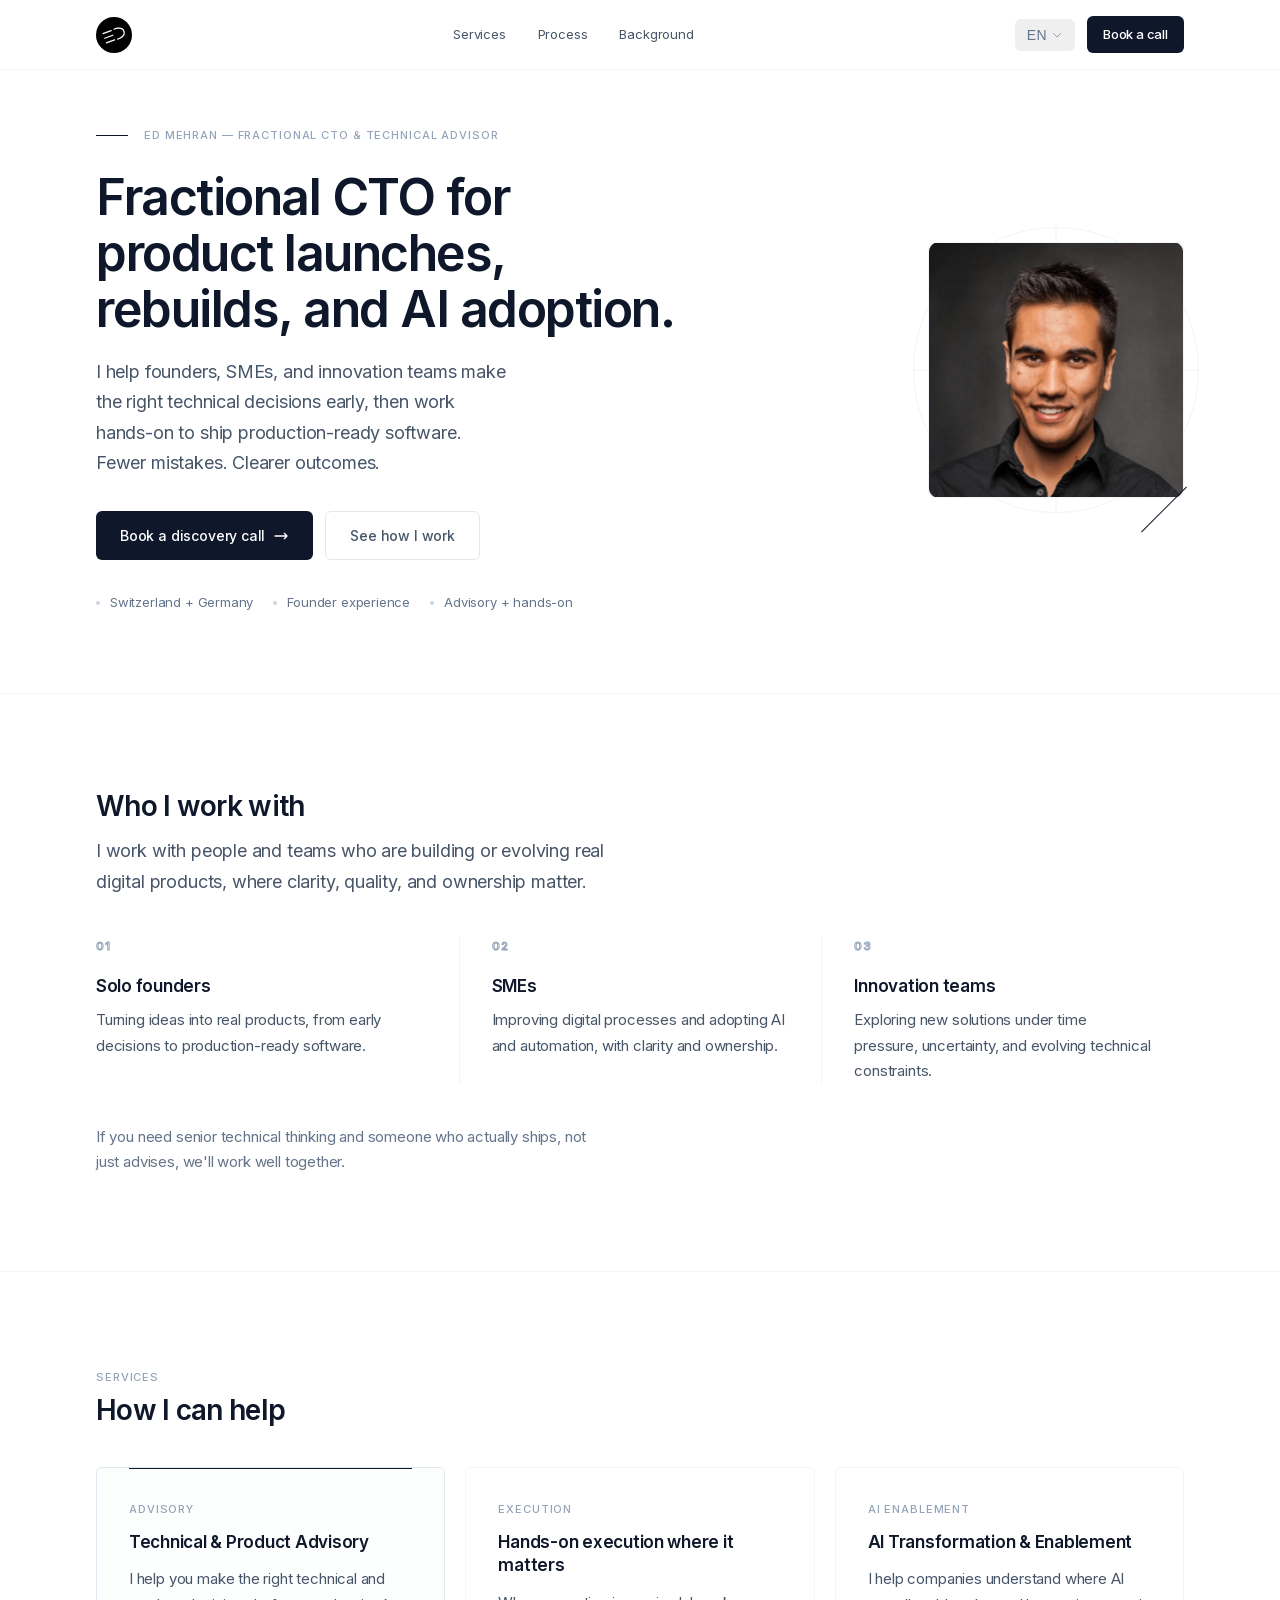
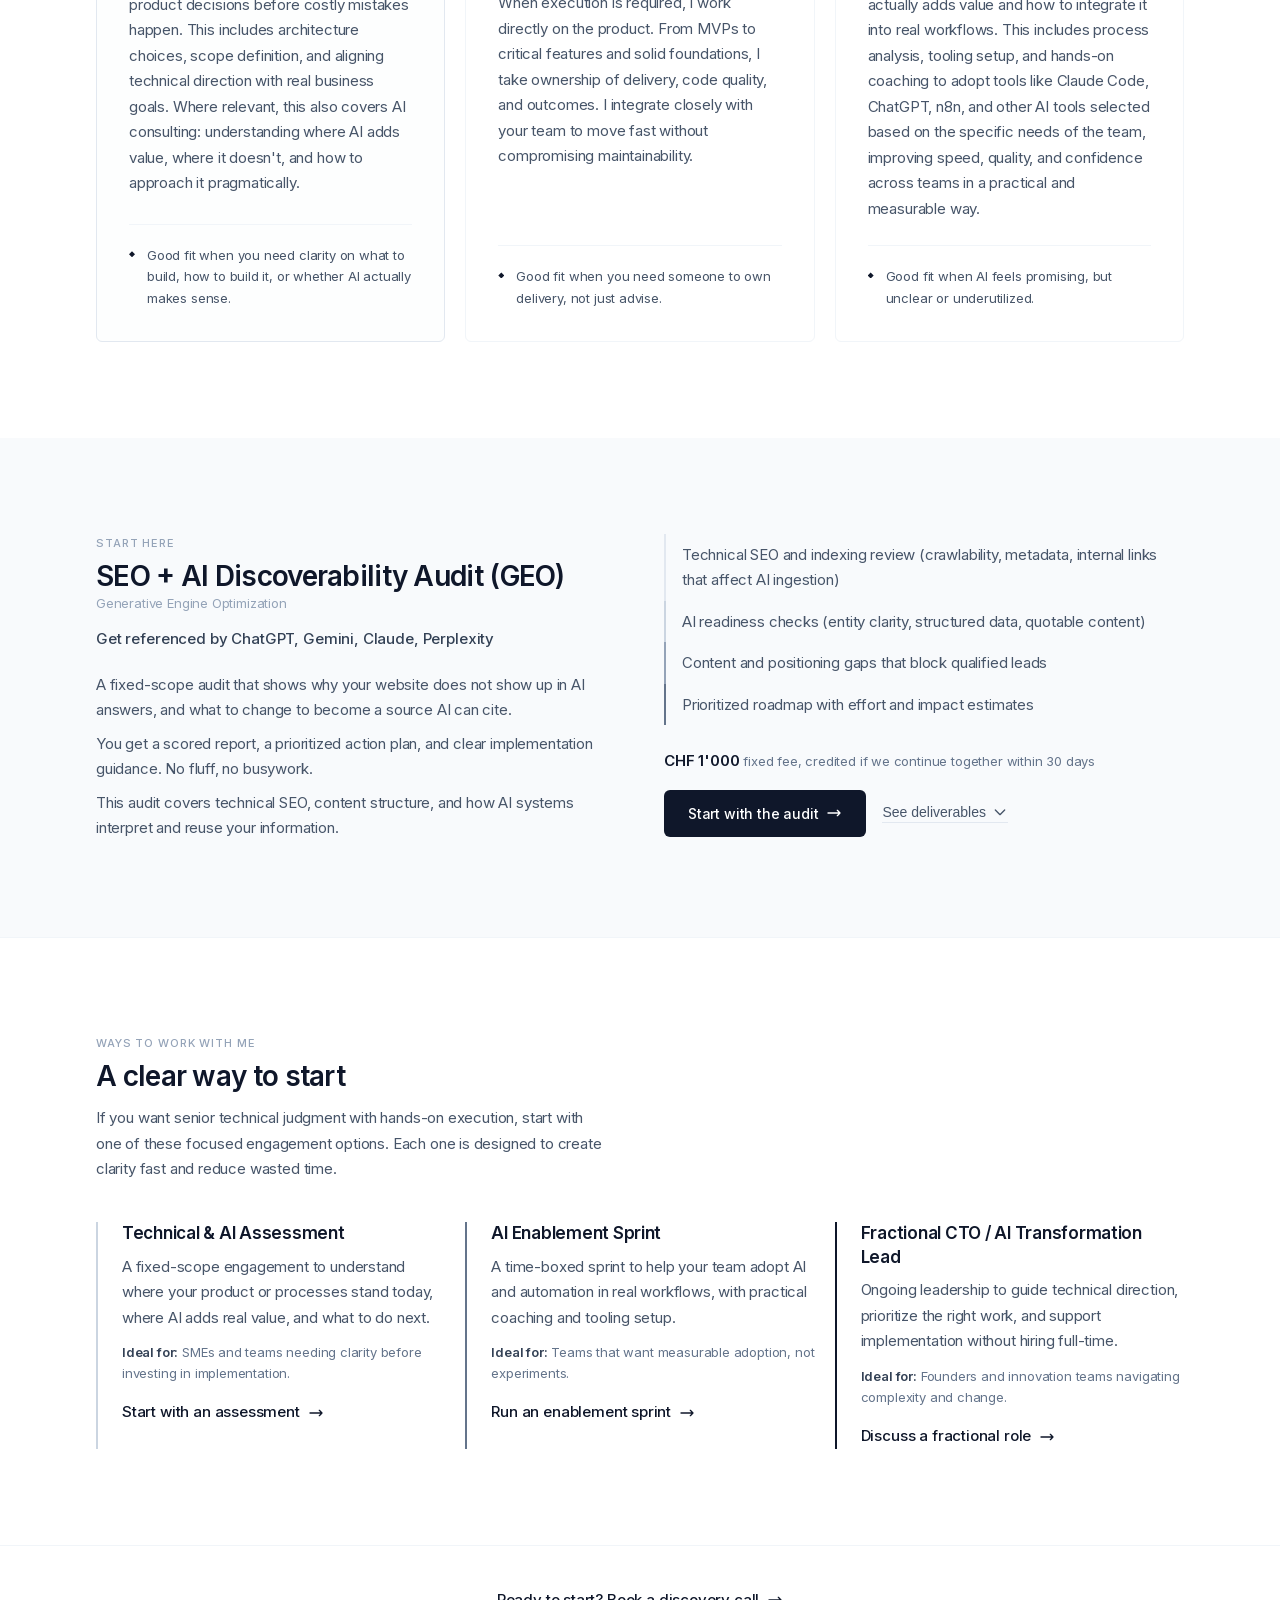
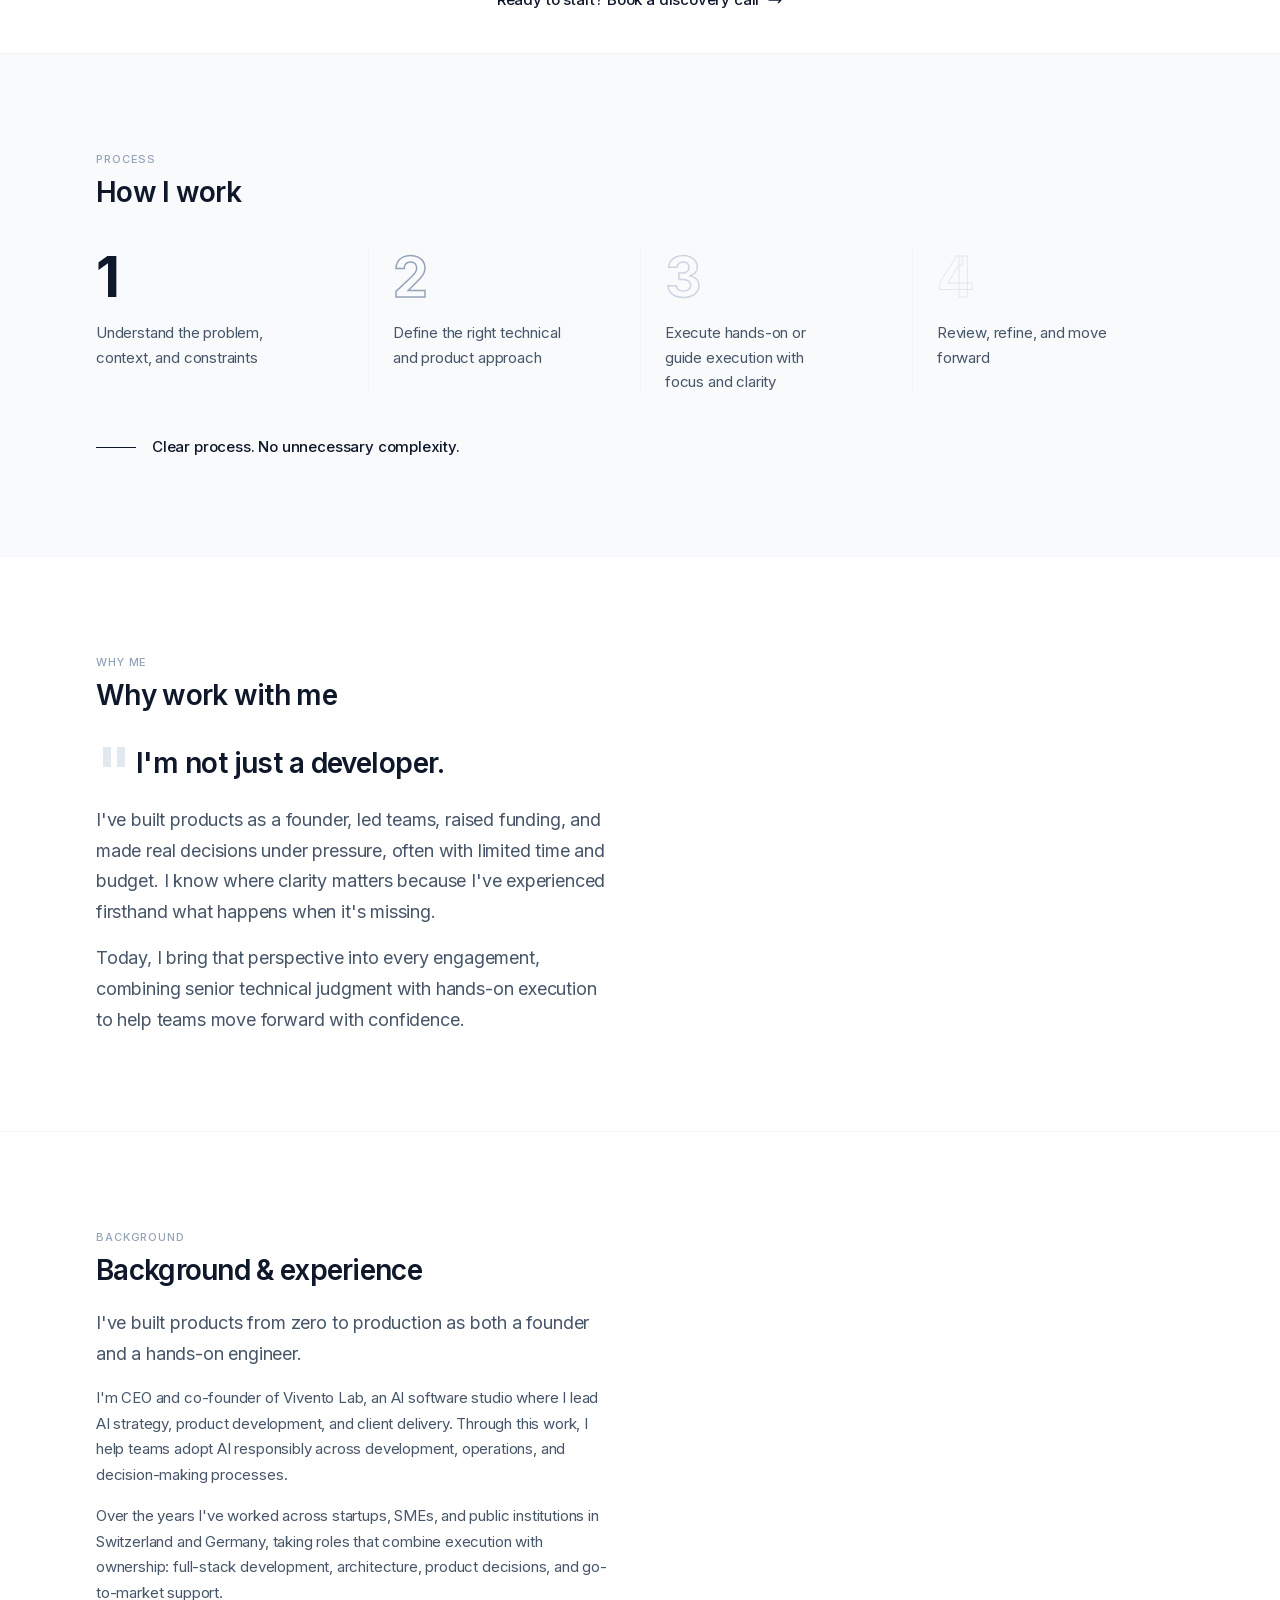
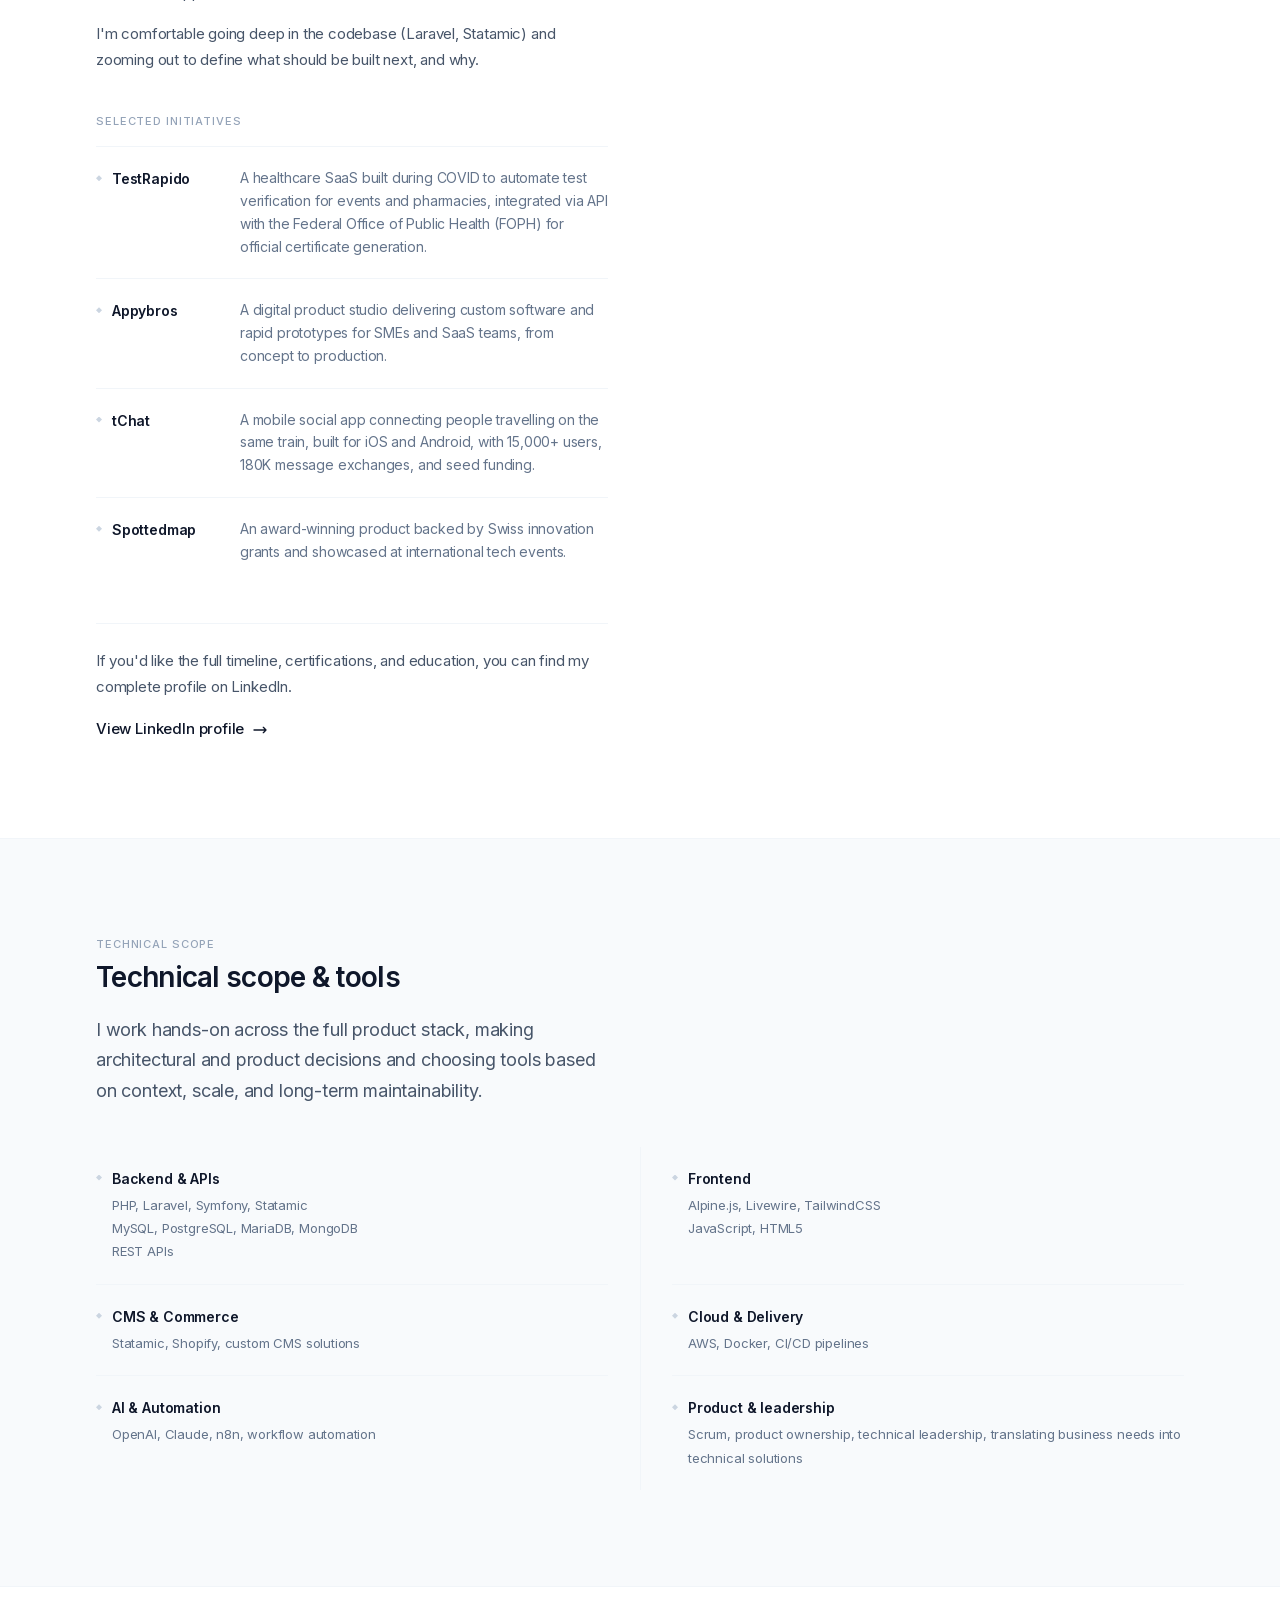
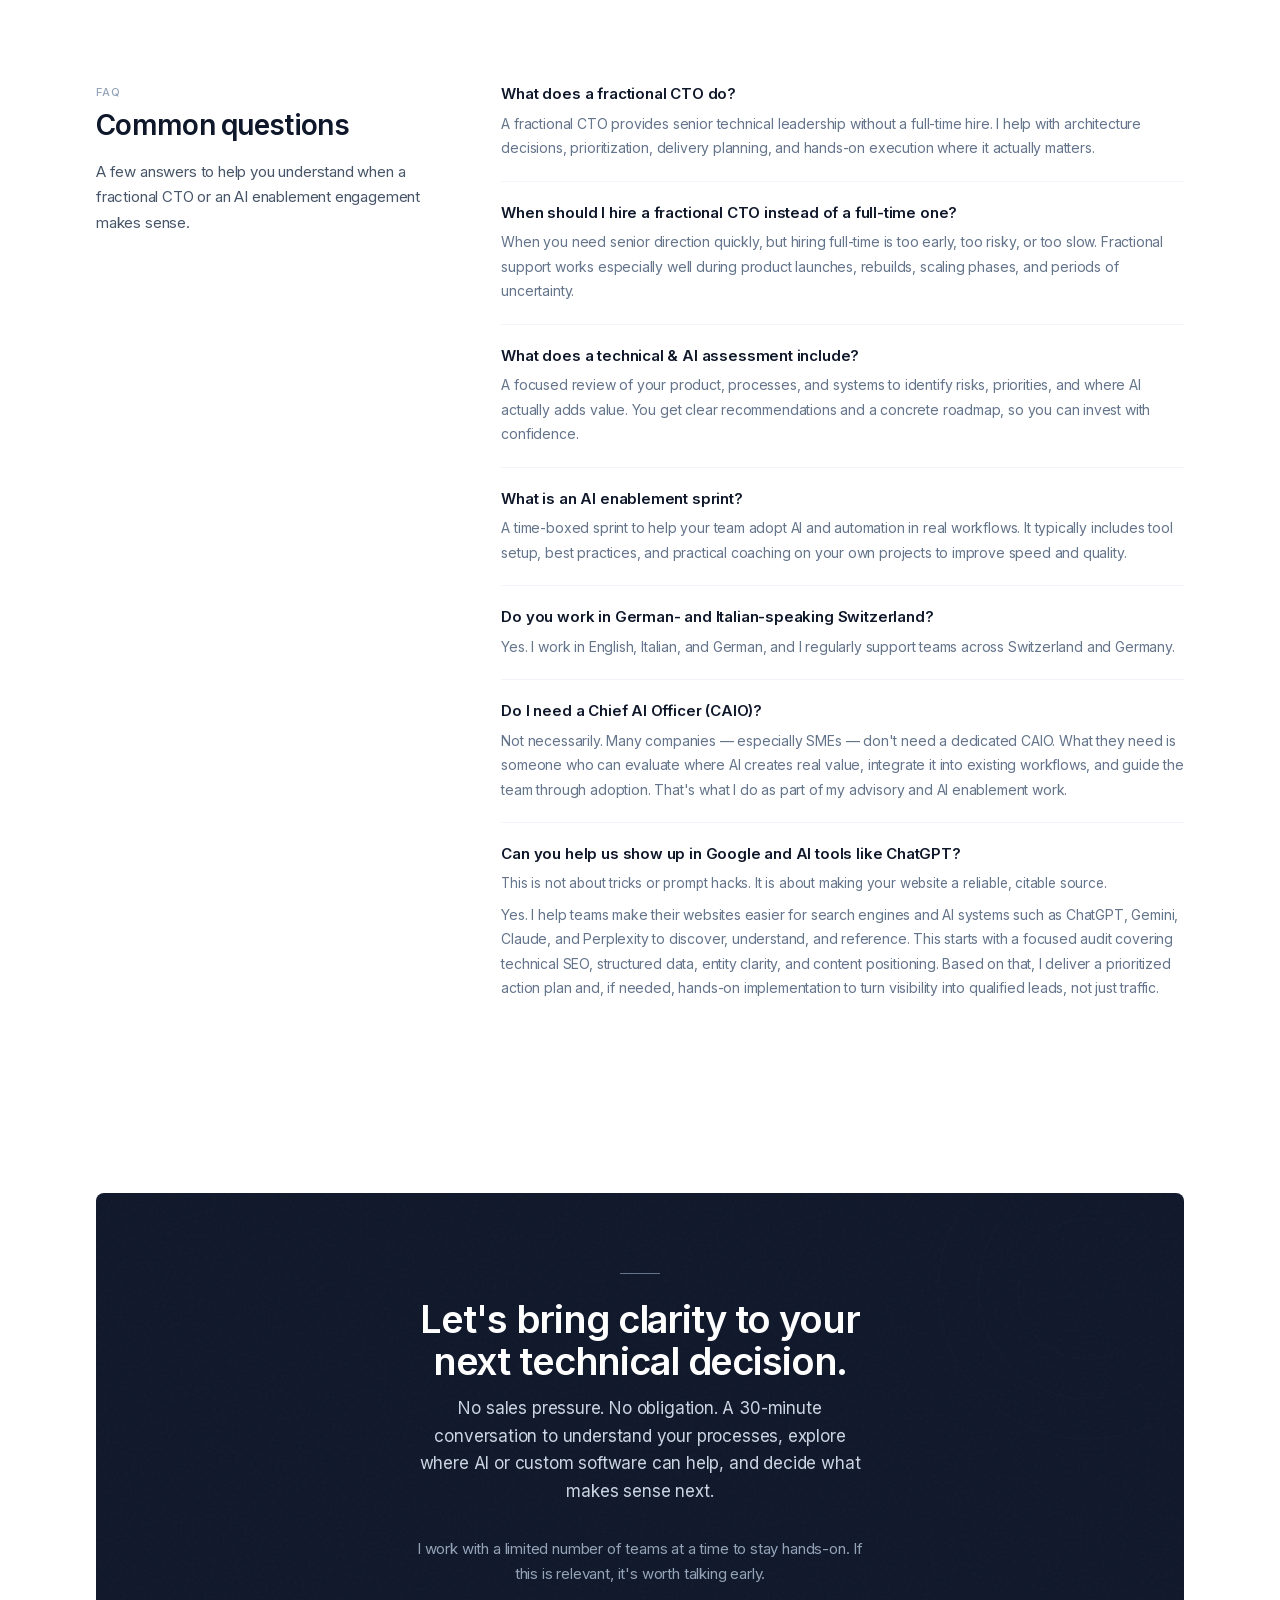
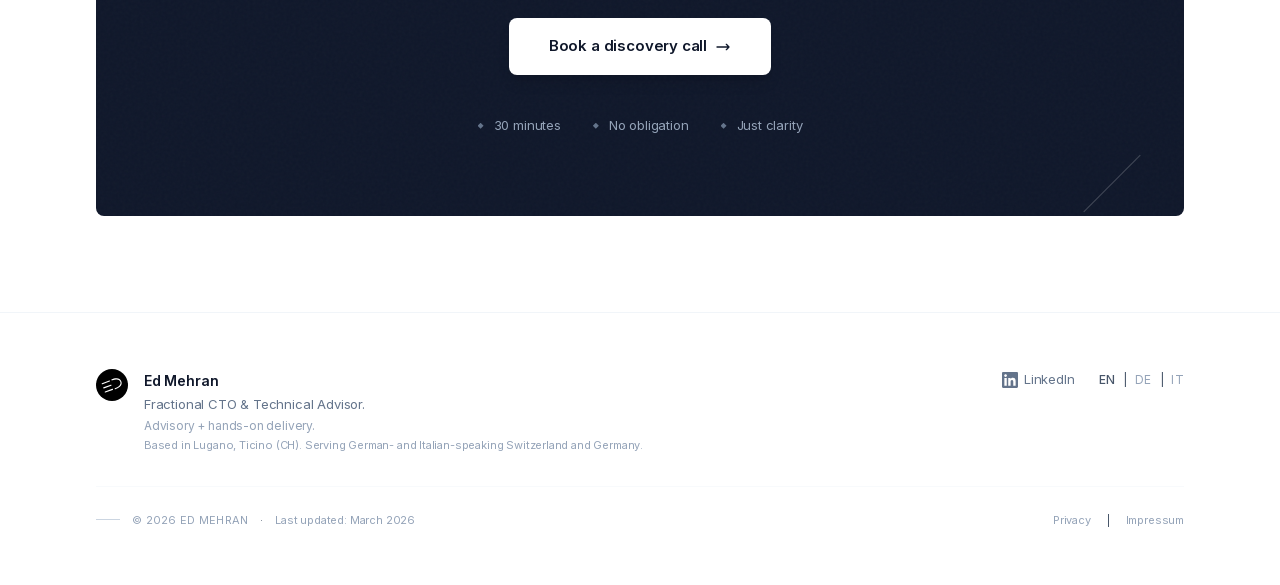
==== index.html @ 8ff1a32e "Improve mobile sticky CTA design and GEO section border gradient" ====
<!DOCTYPE html>
<html lang="en">
<head>
    <meta charset="UTF-8"/>
    <meta name="viewport" content="width=device-width, initial-scale=1.0"/>

    <!-- Primary Meta Tags -->
    <title>Ed Mehran | Fractional CTO & Technical Advisor</title>
    <meta name="description" content="Fractional CTO & technical advisor based in Switzerland. I help founders, SMEs, and innovation teams with product development, AI enablement, and delivery."/>
    <meta name="author" content="Ed Mehran"/>
    <meta name="robots" content="index, follow, max-image-preview:large, max-snippet:-1, max-video-preview:-1"/>

    <!-- Canonical & Language Alternates -->
    <link rel="canonical" href="https://edmehran.com/"/>
    <link rel="alternate" hreflang="en" href="https://edmehran.com/"/>
    <link rel="alternate" hreflang="de" href="https://edmehran.com/de/"/>
    <link rel="alternate" hreflang="it" href="https://edmehran.com/it/"/>
    <link rel="alternate" hreflang="x-default" href="https://edmehran.com/"/>

    <!-- Open Graph / Facebook -->
    <meta property="og:type" content="website"/>
    <meta property="og:url" content="https://edmehran.com/"/>
    <meta property="og:title" content="Ed Mehran | Technical Advisor & Hands-on CTO"/>
    <meta property="og:description" content="I help founders make the right technical decisions early, then ship production-ready software. Advisory + execution."/>
    <meta property="og:image" content="https://edmehran.com/assets/images/og-image.png"/>
    <meta property="og:image:width" content="1200"/>
    <meta property="og:image:height" content="630"/>
    <meta property="og:image:alt" content="Ed Mehran - Technical Advisor for Startups"/>
    <meta property="og:site_name" content="Ed Mehran"/>
    <meta property="og:locale" content="en_US"/>
    <meta property="og:locale:alternate" content="de_CH"/>
    <meta property="og:locale:alternate" content="it_CH"/>

    <!-- Twitter -->
    <meta name="twitter:card" content="summary_large_image"/>
    <meta name="twitter:url" content="https://edmehran.com/"/>
    <meta name="twitter:title" content="Ed Mehran | Technical Advisor & Hands-on CTO"/>
    <meta name="twitter:description" content="I help founders make the right technical decisions early, then ship production-ready software. Advisory + execution."/>
    <meta name="twitter:image" content="https://edmehran.com/assets/images/og-image.png"/>
    <meta name="twitter:image:alt" content="Ed Mehran - Technical Advisor for Startups"/>

    <!-- Favicon -->
    <link rel="apple-touch-icon" sizes="180x180" href="./assets/favicon/apple-touch-icon.png">
    <link rel="icon" type="image/png" sizes="32x32" href="./assets/favicon/favicon-32x32.png">
    <link rel="icon" type="image/png" sizes="16x16" href="./assets/favicon/favicon-16x16.png">
    <link rel="manifest" href="./assets/favicon/site.webmanifest">
    <meta name="msapplication-TileColor" content="#0f172a">
    <meta name="theme-color" content="#ffffff">

    <!-- Structured Data for AI & Rich Snippets -->
    <script type="application/ld+json">
    {
      "@context": "https://schema.org",
      "@graph": [
        {
          "@type": "WebSite",
          "@id": "https://edmehran.com/#website",
          "url": "https://edmehran.com/",
          "name": "Ed Mehran",
          "description": "Fractional CTO & Technical Advisor",
          "publisher": { "@id": "https://edmehran.com/#person" },
          "inLanguage": ["en", "de", "it"]
        },
        {
          "@type": "Person",
          "@id": "https://edmehran.com/#person",
          "name": "Ed Mehran",
          "url": "https://edmehran.com/",
          "image": "https://edmehran.com/assets/images/ed-mehran.png",
          "jobTitle": "Fractional CTO & Technical Advisor",
          "description": "Independent fractional CTO and technical advisor based in Lugano, Switzerland. I help founders, SMEs, and innovation teams make early technical decisions and deliver production-ready software, including AI transformation and enablement.",
          "hasOccupation": {
            "@type": "Occupation",
            "name": "Fractional CTO & Technical Advisor"
          },
          "knowsAbout": [
            "Early-stage technical decision making",
            "Build vs buy decisions",
            "MVP scoping under constraints",
            "Software architecture",
            "Product development",
            "AI adoption in SMEs",
            "AI enablement",
            "Production readiness",
            "SaaS",
            "Laravel",
            "Statamic"
          ],
          "sameAs": [
            "https://www.linkedin.com/in/edmehran/",
            "https://x.com/ed_mehran",
            "https://github.com/awahed"
          ],
          "worksFor": {
            "@type": "Organization",
            "name": "Vivento Lab Sagl",
            "url": "https://vivento.ch",
            "taxID": "CHE-110.125.773"
          },
          "address": {
            "@type": "PostalAddress",
            "addressLocality": "Lugano",
            "addressRegion": "TI",
            "addressCountry": "CH"
          },
          "geo": {
            "@type": "GeoCoordinates",
            "latitude": 46.0037,
            "longitude": 8.9511
          }
        },
        {
          "@type": "ProfessionalService",
          "@id": "https://edmehran.com/#service",
          "name": "Ed Mehran - Technical Advisory",
          "url": "https://edmehran.com/",
          "description": "Fractional CTO services, technical advisory, and AI transformation & enablement for startups, SMEs, and innovation teams in Switzerland and Germany.",
          "provider": { "@id": "https://edmehran.com/#person" },
          "areaServed": [
            { "@type": "Country", "name": "Switzerland" },
            { "@type": "City", "name": "Lugano" },
            { "@type": "City", "name": "Zurich" },
            { "@type": "City", "name": "Basel" },
            { "@type": "City", "name": "Bern" },
            { "@type": "City", "name": "Zug" },
            { "@type": "City", "name": "St. Gallen" },
            { "@type": "City", "name": "Lucerne" },
            { "@type": "City", "name": "Winterthur" },
            { "@type": "City", "name": "Bellinzona" },
            { "@type": "Country", "name": "Germany" },
            { "@type": "City", "name": "Munich" },
            { "@type": "City", "name": "Berlin" },
            { "@type": "City", "name": "Hamburg" },
            { "@type": "City", "name": "Frankfurt" }
          ],
          "serviceType": [
            "Fractional CTO",
            "Technical Advisory",
            "MVP Development",
            "Software Architecture",
            "Product Strategy",
            "AI Transformation & Enablement"
          ],
          "hasOfferCatalog": [
            {
              "@type": "OfferCatalog",
              "name": "Services",
              "itemListElement": [
                {
                  "@type": "Offer",
                  "name": "Technical & Product Advisory",
                  "itemOffered": {
                    "@type": "Service",
                    "name": "Technical & Product Advisory",
                    "description": "Architecture choices, scope definition, and aligning technical direction with business goals."
                  }
                },
                {
                  "@type": "Offer",
                  "name": "Hands-on Execution",
                  "itemOffered": {
                    "@type": "Service",
                    "name": "Hands-on Execution",
                    "description": "From MVPs to critical features and solid foundations. Ownership of delivery, code quality, and outcomes."
                  }
                },
                {
                  "@type": "Offer",
                  "name": "AI Transformation & Enablement",
                  "itemOffered": {
                    "@type": "Service",
                    "name": "AI Transformation & Enablement",
                    "description": "Process analysis, tooling setup, and hands-on coaching to adopt AI tools in a practical, measurable way."
                  }
                }
              ]
            },
            {
              "@type": "OfferCatalog",
              "name": "Engagement Options",
              "itemListElement": [
                {
                  "@type": "Offer",
                  "name": "Technical & AI Assessment",
                  "url": "https://edmehran.com/#engagement",
                  "category": "Assessment",
                  "audience": {
                    "@type": "Audience",
                    "audienceType": "SMEs and teams needing clarity before investing in implementation."
                  },
                  "itemOffered": {
                    "@type": "Service",
                    "name": "Technical & AI Assessment",
                    "serviceType": "Assessment",
                    "description": "Fixed-scope engagement to assess product/process maturity, identify where AI adds real value, and define next steps."
                  }
                },
                {
                  "@type": "Offer",
                  "name": "AI Enablement Sprint",
                  "url": "https://edmehran.com/#engagement",
                  "category": "Sprint",
                  "audience": {
                    "@type": "Audience",
                    "audienceType": "Teams that want measurable adoption, not experiments."
                  },
                  "itemOffered": {
                    "@type": "Service",
                    "name": "AI Enablement Sprint",
                    "serviceType": "Sprint",
                    "description": "Time-boxed sprint to help a team adopt AI and automation in real workflows, including practical coaching and tooling setup."
                  }
                },
                {
                  "@type": "Offer",
                  "name": "Fractional CTO / AI Transformation Lead",
                  "url": "https://edmehran.com/#engagement",
                  "category": "Retainer",
                  "audience": {
                    "@type": "Audience",
                    "audienceType": "Founders and innovation teams navigating complexity and change."
                  },
                  "itemOffered": {
                    "@type": "Service",
                    "name": "Fractional CTO / AI Transformation Lead",
                    "serviceType": "Fractional leadership",
                    "description": "Ongoing leadership to guide technical direction, prioritize the right work, and support implementation without hiring full-time."
                  }
                },
                {
                  "@type": "Offer",
                  "name": "SEO + AI Discoverability Audit (GEO)",
                  "url": "https://edmehran.com/#geo-audit",
                  "category": "Audit",
                  "itemOffered": {
                    "@type": "Service",
                    "name": "SEO + AI Discoverability Audit (GEO)",
                    "serviceType": "Audit",
                    "description": "Fixed-scope audit to improve search visibility and AI discoverability, with prioritized recommendations and a clear action plan."
                  }
                }
              ]
            }
          ]
        },
        {
          "@type": "WebPage",
          "@id": "https://edmehran.com/#webpage",
          "url": "https://edmehran.com/",
          "name": "Ed Mehran | Fractional CTO & Technical Advisor",
          "isPartOf": { "@id": "https://edmehran.com/#website" },
          "about": { "@id": "https://edmehran.com/#person" },
          "mainEntity": { "@id": "https://edmehran.com/#service" },
          "description": "Founder-level technical guidance for startups and SMEs, including product development, AI transformation & enablement, and production-ready software delivery.",
          "inLanguage": "en",
          "dateModified": "2026-03-01"
        }
      ]
    }
    </script>

    <script type="application/ld+json">
    {
      "@context": "https://schema.org",
      "@type": "FAQPage",
      "mainEntity": [
        {
          "@type": "Question",
          "name": "What does a fractional CTO do?",
          "acceptedAnswer": {
            "@type": "Answer",
            "text": "A fractional CTO provides senior technical leadership without a full-time hire. I help with architecture decisions, prioritization, delivery planning, and hands-on execution where it actually matters."
          }
        },
        {
          "@type": "Question",
          "name": "When should I hire a fractional CTO instead of a full-time one?",
          "acceptedAnswer": {
            "@type": "Answer",
            "text": "When you need senior direction quickly, but hiring full-time is too early, too risky, or too slow. Fractional support works especially well during product launches, rebuilds, scaling phases, and periods of uncertainty."
          }
        },
        {
          "@type": "Question",
          "name": "What does a technical & AI assessment include?",
          "acceptedAnswer": {
            "@type": "Answer",
            "text": "A focused review of your product, processes, and systems to identify risks, priorities, and where AI actually adds value. You get clear recommendations and a concrete roadmap, so you can invest with confidence."
          }
        },
        {
          "@type": "Question",
          "name": "What is an AI enablement sprint?",
          "acceptedAnswer": {
            "@type": "Answer",
            "text": "A time-boxed sprint to help your team adopt AI and automation in real workflows. It typically includes tool setup, best practices, and practical coaching on your own projects to improve speed and quality."
          }
        },
        {
          "@type": "Question",
          "name": "Do you work in German- and Italian-speaking Switzerland?",
          "acceptedAnswer": {
            "@type": "Answer",
            "text": "Yes. I work in English, Italian, and German, and I regularly support teams across Switzerland and Germany."
          }
        },
        {
          "@type": "Question",
          "name": "Do I need a Chief AI Officer (CAIO)?",
          "acceptedAnswer": {
            "@type": "Answer",
            "text": "Not necessarily. Many companies — especially SMEs — don't need a dedicated CAIO. What they need is someone who can evaluate where AI creates real value, integrate it into existing workflows, and guide the team through adoption. That's what I do as part of my advisory and AI enablement work."
          }
        },
        {
          "@type": "Question",
          "name": "Can you help us show up in Google and AI tools like ChatGPT?",
          "acceptedAnswer": {
            "@type": "Answer",
            "text": "Yes. I help teams make their websites easier for search engines and AI systems such as ChatGPT, Gemini, Claude, and Perplexity to discover, understand, and reference. This starts with a focused audit covering technical SEO, structured data, entity clarity, and content positioning. Based on that, I deliver a prioritized action plan and, if needed, hands-on implementation to turn visibility into qualified leads, not just traffic."
          }
        }
      ]
    }
    </script>

    <script type="application/ld+json">
    {
      "@context": "https://schema.org",
      "@type": "BreadcrumbList",
      "itemListElement": [
        {
          "@type": "ListItem",
          "position": 1,
          "name": "Home",
          "item": "https://edmehran.com/"
        }
      ]
    }
    </script>

    <link rel="stylesheet" href="./assets/css/style.css">
    <script defer src="assets/js/alpine.min.js"></script>
    <!-- Privacy-friendly analytics by Plausible -->
    <script async src="https://plausible.io/js/pa-OlTwVZ5_C9F_pvSf1bRpq.js"></script>
    <script>
      window.plausible=window.plausible||function(){(plausible.q=plausible.q||[]).push(arguments)},plausible.init=plausible.init||function(i){plausible.o=i||{}};
      plausible.init()
    </script>
</head>
<body>
    <div class="min-h-screen flex flex-col">
        <!-- Header -->
        <header x-data="{ mobileMenuOpen: false, langMenuOpen: false }" class="header">
            <nav class="container-wide py-4">
                <div class="flex items-center justify-between">
                    <!-- Logo -->
                    <a href="./" class="flex items-center" aria-label="Ed Mehran - Home">
                        <svg class="w-9 h-9" width="48" height="48" viewBox="0 0 48 48" fill="none" xmlns="http://www.w3.org/2000/svg">
                            <circle cx="24" cy="24" r="24" fill="black"></circle>
                            <path fill-rule="evenodd" clip-rule="evenodd" d="M8.53964 22.3585C8.38332 21.929 8.60477 21.4541 9.03427 21.2978L19.9217 17.335C20.3512 17.1787 20.8261 17.4002 20.9825 17.8297C21.1388 18.2592 20.9173 18.7341 20.4878 18.8904L9.60037 22.8531C9.17087 23.0094 8.69597 22.788 8.53964 22.3585Z" fill="white"></path>
                            <path fill-rule="evenodd" clip-rule="evenodd" d="M10.804 28.5799C10.6477 28.1504 10.8692 27.6755 11.2987 27.5192L22.1861 23.5565C22.6156 23.4002 23.0906 23.6216 23.2469 24.0511C23.4032 24.4806 23.1817 24.9555 22.7522 25.1118L11.8648 29.0745C11.4353 29.2309 10.9604 29.0094 10.804 28.5799Z" fill="white"></path>
                            <path fill-rule="evenodd" clip-rule="evenodd" d="M13.0685 34.8011C12.9121 34.3716 13.1336 33.8967 13.5631 33.7404L24.4506 29.7777C24.8801 29.6213 25.355 29.8428 25.5113 30.2723C25.6676 30.7018 25.4462 31.1767 25.0167 31.333L14.1292 35.2957C13.6997 35.4521 13.2248 35.2306 13.0685 34.8011Z" fill="white"></path>
                            <path fill-rule="evenodd" clip-rule="evenodd" d="M38.0231 18.6741C37.4224 17.0235 36.4228 15.8684 35.1865 15.1194C33.9642 14.3788 32.5552 14.0614 31.1555 13.9967C28.3721 13.8681 25.4543 14.7302 23.6139 15.5529C23.2175 15.7301 23.0255 16.1835 23.174 16.5915C23.3227 17.0001 23.7746 17.2109 24.1832 17.0621L24.9986 16.7653L24.9998 16.7685C26.6733 16.1206 28.9561 15.552 31.079 15.6501C32.2919 15.7062 33.4092 15.9778 34.3289 16.535C35.2346 17.0837 35.9928 17.9351 36.4678 19.2402C36.9428 20.5453 36.9092 21.6848 36.5681 22.6873C36.2218 23.7053 35.5405 24.6315 34.6474 25.4541C33.0842 26.8939 30.97 27.9257 29.2715 28.5051L29.2727 28.5083L28.4573 28.805C28.0486 28.9538 27.8379 29.4056 27.9867 29.8143C28.1352 30.2223 28.5737 30.4462 28.9913 30.3271C30.93 29.7744 33.7192 28.5593 35.7687 26.6716C36.7994 25.7223 37.6747 24.5735 38.1351 23.2205C38.6007 21.8521 38.6239 20.3247 38.0231 18.6741Z" fill="white"></path>
                        </svg>
                    </a>

                    <!-- Desktop Nav -->
                    <div class="hidden md:flex items-center space-x-8">
                        <a href="#services" class="nav-link">Services</a>
                        <a href="#how-i-work" class="nav-link">Process</a>
                        <a href="#background" class="nav-link">Background</a>
                    </div>

                    <!-- Right Side -->
                    <div class="flex items-center space-x-3">
                        <!-- Language Switcher -->
                        <div class="relative">
                            <button @click="langMenuOpen = !langMenuOpen" @click.away="langMenuOpen = false" class="btn-ghost" aria-label="Change language">
                                <span class="uppercase text-[0.6875rem] font-medium tracking-wide">en</span>
                                <svg class="w-3 h-3 ml-1 text-slate-400" fill="none" stroke="currentColor" viewBox="0 0 24 24">
                                    <path stroke-linecap="round" stroke-linejoin="round" stroke-width="2" d="M19 9l-7 7-7-7"/>
                                </svg>
                            </button>
                            <div x-show="langMenuOpen" x-cloak x-transition:enter="transition ease-out duration-100" x-transition:enter-start="opacity-0 scale-95" x-transition:enter-end="opacity-100 scale-100" x-transition:leave="transition ease-in duration-75" x-transition:leave-start="opacity-100 scale-100" x-transition:leave-end="opacity-0 scale-95" class="lang-dropdown">
                                <a href="./de/">Deutsch</a>
                                <a href="./it/">Italiano</a>
                            </div>
                        </div>

                        <!-- CTA Button -->
                        <a href="#contact" class="hidden md:inline-flex btn-primary" style="padding: 0.5rem 1rem; font-size: 0.8125rem;">Book a call</a>

                        <!-- Mobile Menu Button -->
                        <button @click="mobileMenuOpen = !mobileMenuOpen" class="md:hidden p-2 text-slate-600 hover:text-slate-900 hover:bg-slate-100 rounded-md" aria-label="Toggle menu">
                            <svg x-show="!mobileMenuOpen" class="w-5 h-5" fill="none" stroke="currentColor" viewBox="0 0 24 24">
                                <path stroke-linecap="round" stroke-linejoin="round" stroke-width="2" d="M4 6h16M4 12h16M4 18h16"/>
                            </svg>
                            <svg x-show="mobileMenuOpen" x-cloak class="w-5 h-5" fill="none" stroke="currentColor" viewBox="0 0 24 24">
                                <path stroke-linecap="round" stroke-linejoin="round" stroke-width="2" d="M6 18L18 6M6 6l12 12"/>
                            </svg>
                        </button>
                    </div>
                </div>

                <!-- Mobile Menu -->
                <div x-show="mobileMenuOpen" x-cloak x-transition:enter="transition ease-out duration-200" x-transition:enter-start="opacity-0 -translate-y-2" x-transition:enter-end="opacity-100 translate-y-0" x-transition:leave="transition ease-in duration-150" x-transition:leave-start="opacity-100 translate-y-0" x-transition:leave-end="opacity-0 -translate-y-2" class="md:hidden mobile-menu">
                    <div class="flex flex-col space-y-1">
                        <a href="#services" @click="mobileMenuOpen = false">Services</a>
                        <a href="#how-i-work" @click="mobileMenuOpen = false">Process</a>
                        <a href="#background" @click="mobileMenuOpen = false">Background</a>
                        <div class="pt-2 mt-2 border-t border-slate-100">
                            <a href="#contact" @click="mobileMenuOpen = false" class="btn-primary w-full text-center">Book a discovery call</a>
                        </div>
                    </div>
                </div>
            </nav>
        </header>

        <main class="flex-grow">
            <!-- Hero Section -->
            <section class="relative overflow-hidden bg-white">
                <div class="container-wide pt-10 pb-12 md:pt-12 md:pb-16 lg:pt-14 lg:pb-20">
                    <div class="grid hero-grid gap-8 lg:gap-10 items-center">
                        <!-- Content -->
                        <div class="max-w-xl lg:max-w-none">
                            <div class="hero-eyebrow mb-6">
                                <p class="text-eyebrow">Ed Mehran — Fractional CTO & Technical Advisor</p>
                            </div>

                            <h1 class="text-display mb-5 text-balance">Fractional CTO for product launches, rebuilds, and AI adoption.</h1>

                            <p class="text-body-lg mb-8" style="max-width: 26rem;">I help founders, SMEs, and innovation teams make the right technical decisions early, then work hands-on to ship production-ready software. Fewer mistakes. Clearer outcomes.</p>

                            <div class="flex flex-col sm:flex-row gap-3 mb-8">
                                <a href="https://meetings-eu1.hubspot.com/ed-mehran1" class="btn-primary">
                                    Book a discovery call
                                    <svg class="ml-2 w-4 h-4" fill="none" stroke="currentColor" viewBox="0 0 24 24">
                                        <path stroke-linecap="round" stroke-linejoin="round" stroke-width="2" d="M17 8l4 4m0 0l-4 4m4-4H3"/>
                                    </svg>
                                </a>
                                <a href="#how-i-work" class="btn-secondary">See how I work</a>
                            </div>

                            <div class="flex flex-wrap gap-x-5 gap-y-2">
                                <span class="signal-chip">Switzerland + Germany</span>
                                <span class="signal-chip">Founder experience</span>
                                <span class="signal-chip">Advisory + hands-on</span>
                            </div>
                        </div>

                        <!-- Photo -->
                        <div class="hidden lg:flex justify-center lg:justify-end">
                            <div class="hero-photo-wrapper">
                                <div class="hero-motif text-slate-200">
                                    <svg viewBox="0 0 320 320" class="signal-rings">
                                        <circle cx="160" cy="160" r="150"/>
                                        <circle cx="160" cy="160" r="110"/>
                                        <circle cx="160" cy="160" r="70"/>
                                        <line x1="160" y1="10" x2="160" y2="50"/>
                                        <line x1="160" y1="270" x2="160" y2="310"/>
                                        <line x1="10" y1="160" x2="50" y2="160"/>
                                        <line x1="270" y1="160" x2="310" y2="160"/>
                                    </svg>
                                </div>
                                <div class="hero-photo-frame">
                                    <img src="./assets/images/ed-mehran.png" alt="Ed Mehran - Technical Advisor" loading="eager"/>
                                </div>
                            </div>
                        </div>
                    </div>
                </div>
            </section>

            <!-- Who I Work With -->
            <section id="who-i-work-with" class="section section-divided">
                <div class="container-wide">
                    <div class="max-w-lg mb-10">
                        <h2 class="text-h2 mb-3">Who I work with</h2>
                        <p class="text-body-lg">I work with people and teams who are building or evolving real digital products, where clarity, quality, and ownership matter.</p>
                    </div>

                    <div class="grid md:grid-cols-3 mb-10">
                        <div class="who-card">
                            <p class="who-card-number">01</p>
                            <h3 class="text-h3 mb-2">Solo founders</h3>
                            <p class="text-body">Turning ideas into real products, from early decisions to production-ready software.</p>
                        </div>
                        <div class="who-card">
                            <p class="who-card-number">02</p>
                            <h3 class="text-h3 mb-2">SMEs</h3>
                            <p class="text-body">Improving digital processes and adopting AI and automation, with clarity and ownership.</p>
                        </div>
                        <div class="who-card">
                            <p class="who-card-number">03</p>
                            <h3 class="text-h3 mb-2">Innovation teams</h3>
                            <p class="text-body">Exploring new solutions under time pressure, uncertainty, and evolving technical constraints.</p>
                        </div>
                    </div>

                    <p class="text-body text-slate-500 max-w-lg">If you need senior technical thinking and someone who actually ships, not just advises, we'll work well together.</p>
                </div>
            </section>

            <!-- Services -->
            <section id="services" class="section section-divided">
                <div class="container-wide">
                    <div class="max-w-lg mb-10">
                        <p class="text-eyebrow mb-2">Services</p>
                        <h2 class="text-h2">How I can help</h2>
                    </div>

                    <div class="grid md:grid-cols-3 gap-5">
                        <div class="service-card service-card-primary">
                            <p class="text-eyebrow mb-3">Advisory</p>
                            <h3 class="text-h3 mb-3">Technical & Product Advisory</h3>
                            <p class="text-body flex-grow mb-6">I help you make the right technical and product decisions before costly mistakes happen. This includes architecture choices, scope definition, and aligning technical direction with real business goals. Where relevant, this also covers AI consulting: understanding where AI adds value, where it doesn't, and how to approach it pragmatically.</p>
                            <div class="good-fit">
                                <span class="good-fit-marker"></span>
                                <p class="good-fit-text">Good fit when you need clarity on what to build, how to build it, or whether AI actually makes sense.</p>
                            </div>
                        </div>

                        <div class="service-card">
                            <p class="text-eyebrow mb-3">Execution</p>
                            <h3 class="text-h3 mb-3">Hands-on execution where it matters</h3>
                            <p class="text-body flex-grow mb-6">When execution is required, I work directly on the product. From MVPs to critical features and solid foundations, I take ownership of delivery, code quality, and outcomes. I integrate closely with your team to move fast without compromising maintainability.</p>
                            <div class="good-fit">
                                <span class="good-fit-marker"></span>
                                <p class="good-fit-text">Good fit when you need someone to own delivery, not just advise.</p>
                            </div>
                        </div>

                        <div class="service-card">
                            <p class="text-eyebrow mb-3">AI Enablement</p>
                            <h3 class="text-h3 mb-3">AI Transformation & Enablement</h3>
                            <p class="text-body flex-grow mb-6">I help companies understand where AI actually adds value and how to integrate it into real workflows. This includes process analysis, tooling setup, and hands-on coaching to adopt tools like Claude Code, ChatGPT, n8n, and other AI tools selected based on the specific needs of the team, improving speed, quality, and confidence across teams in a practical and measurable way.</p>
                            <div class="good-fit">
                                <span class="good-fit-marker"></span>
                                <p class="good-fit-text">Good fit when AI feels promising, but unclear or underutilized.</p>
                            </div>
                        </div>
                    </div>
                </div>
            </section>

            <!-- Entry Offer: GEO Audit -->
            <section id="geo-audit" class="section" x-data="{ open: false }">
                <div class="container-wide">
                    <div class="geo-audit-grid">
                        <div>
                            <p class="text-eyebrow mb-2">Start here</p>
                            <h2 class="text-h2 mb-1">SEO + AI Discoverability Audit (GEO)</h2>
                            <p class="geo-subtitle">Generative Engine Optimization</p>
                            <p class="geo-hook">Get referenced by ChatGPT, Gemini, Claude, Perplexity</p>
                            <p class="text-body mb-2">A fixed-scope audit that shows why your website does not show up in AI answers, and what to change to become a source AI can cite.</p>
                            <p class="text-body mb-2">You get a scored report, a prioritized action plan, and clear implementation guidance. No fluff, no busywork.</p>
                            <p class="text-body">This audit covers technical SEO, content structure, and how AI systems interpret and reuse your information.</p>
                        </div>
                        <div>
                            <ul class="geo-features">
                                <li class="geo-feature-item">Technical SEO and indexing review (crawlability, metadata, internal links that affect AI ingestion)</li>
                                <li class="geo-feature-item">AI readiness checks (entity clarity, structured data, quotable content)</li>
                                <li class="geo-feature-item">Content and positioning gaps that block qualified leads</li>
                                <li class="geo-feature-item">Prioritized roadmap with effort and impact estimates</li>
                            </ul>
                            <p class="geo-audit-price mb-4">CHF 1'000 <span>fixed fee, credited if we continue together within 30 days</span></p>
                            <div class="geo-audit-ctas">
                                <a href="#contact" class="btn-primary">
                                    Start with the audit
                                    <svg class="ml-2 w-4 h-4" fill="none" stroke="currentColor" viewBox="0 0 24 24"><path stroke-linecap="round" stroke-linejoin="round" stroke-width="2" d="M17 8l4 4m0 0l-4 4m4-4H3"/></svg>
                                </a>
                                <button type="button" class="geo-audit-toggle" :aria-expanded="open.toString()" aria-controls="geo-deliverables-panel" @click="open = !open">
                                    See deliverables
                                    <svg fill="none" stroke="currentColor" viewBox="0 0 24 24"><path stroke-linecap="round" stroke-linejoin="round" stroke-width="2" d="M19 9l-7 7-7-7"/></svg>
                                </button>
                            </div>
                        </div>
                        <div id="geo-deliverables-panel" x-show="open" x-transition.opacity.duration.200ms class="geo-accordion">
                            <div class="geo-accordion-grid">
                                <div class="geo-deliverable">
                                    <p class="geo-deliverable-number">01</p>
                                    <h4>Audit report (PDF)</h4>
                                    <ul>
                                        <li>AI Visibility score (0 to 100)</li>
                                        <li>Top issues ranked by impact</li>
                                        <li>Technical findings with concrete examples</li>
                                    </ul>
                                </div>
                                <div class="geo-deliverable">
                                    <p class="geo-deliverable-number">02</p>
                                    <h4>Action plan (30-60-90 days)</h4>
                                    <ul>
                                        <li>Quick wins vs bigger fixes</li>
                                        <li>Clear owners: dev, content, marketing</li>
                                        <li>Acceptance criteria for each task</li>
                                    </ul>
                                </div>
                                <div class="geo-deliverable">
                                    <p class="geo-deliverable-number">03</p>
                                    <h4>Implementation blueprint</h4>
                                    <ul>
                                        <li>Schema and structured data guidance</li>
                                        <li>Page and FAQ templates AI can quote</li>
                                        <li>Tracking setup for AI referrals</li>
                                    </ul>
                                </div>
                            </div>
                            <div class="geo-fit">
                                <div class="geo-fit-good">
                                    <p class="geo-fit-label">Good fit if</p>
                                    <p>B2B, SaaS, services, or high-consideration offers</p>
                                </div>
                                <div class="geo-fit-bad">
                                    <p class="geo-fit-label">Not a fit if</p>
                                    <p>You want more traffic without changing content or structure</p>
                                </div>
                            </div>
                        </div>
                    </div>
                </div>
            </section>

            <!-- Ways to Work with Me -->
            <section id="engagement" class="section section-divided">
                <div class="container-wide">
                    <div class="max-w-lg mb-10">
                        <p class="text-eyebrow mb-2">Ways to Work with Me</p>
                        <h2 class="text-h2 mb-3">A clear way to start</h2>
                        <p class="text-body">If you want senior technical judgment with hands-on execution, start with one of these focused engagement options. Each one is designed to create clarity fast and reduce wasted time.</p>
                    </div>

                    <div class="engage-grid">
                        <div class="engage-card">
                            <h3 class="text-h3 mb-2">Technical & AI Assessment</h3>
                            <p class="text-body mb-3">A fixed-scope engagement to understand where your product or processes stand today, where AI adds real value, and what to do next.</p>
                            <p class="engage-ideal"><strong>Ideal for:</strong> SMEs and teams needing clarity before investing in implementation.</p>
                            <a href="#contact" class="link-arrow mt-4">
                                Start with an assessment
                                <svg fill="none" stroke="currentColor" viewBox="0 0 24 24"><path stroke-linecap="round" stroke-linejoin="round" stroke-width="2" d="M17 8l4 4m0 0l-4 4m4-4H3"/></svg>
                            </a>
                        </div>

                        <div class="engage-card engage-card--mid">
                            <h3 class="text-h3 mb-2">AI Enablement Sprint</h3>
                            <p class="text-body mb-3">A time-boxed sprint to help your team adopt AI and automation in real workflows, with practical coaching and tooling setup.</p>
                            <p class="engage-ideal"><strong>Ideal for:</strong> Teams that want measurable adoption, not experiments.</p>
                            <a href="#contact" class="link-arrow mt-4">
                                Run an enablement sprint
                                <svg fill="none" stroke="currentColor" viewBox="0 0 24 24"><path stroke-linecap="round" stroke-linejoin="round" stroke-width="2" d="M17 8l4 4m0 0l-4 4m4-4H3"/></svg>
                            </a>
                        </div>

                        <div class="engage-card engage-card--deep">
                            <h3 class="text-h3 mb-2">Fractional CTO / AI Transformation Lead</h3>
                            <p class="text-body mb-3">Ongoing leadership to guide technical direction, prioritize the right work, and support implementation without hiring full-time.</p>
                            <p class="engage-ideal"><strong>Ideal for:</strong> Founders and innovation teams navigating complexity and change.</p>
                            <a href="#contact" class="link-arrow mt-4">
                                Discuss a fractional role
                                <svg fill="none" stroke="currentColor" viewBox="0 0 24 24"><path stroke-linecap="round" stroke-linejoin="round" stroke-width="2" d="M17 8l4 4m0 0l-4 4m4-4H3"/></svg>
                            </a>
                        </div>
                    </div>
                </div>
            </section>

            <!-- Mid-page CTA -->
            <div class="section-divided" style="padding: 2.5rem 0;">
                <div class="container-wide text-center">
                    <a href="https://meetings-eu1.hubspot.com/ed-mehran1" class="link-arrow" style="justify-content: center;">
                        Ready to start? Book a discovery call
                        <svg fill="none" stroke="currentColor" viewBox="0 0 24 24"><path stroke-linecap="round" stroke-linejoin="round" stroke-width="2" d="M17 8l4 4m0 0l-4 4m4-4H3"/></svg>
                    </a>
                </div>
            </div>

            <!-- How I Work -->
            <section id="how-i-work" class="section section-divided">
                <div class="container-wide">
                    <div class="max-w-lg mb-10">
                        <p class="text-eyebrow mb-2">Process</p>
                        <h2 class="text-h2">How I work</h2>
                    </div>

                    <div class="process-grid mb-10">
                        <div class="process-step">
                            <p class="process-number">1</p>
                            <p class="process-text">Understand the problem, context, and constraints</p>
                        </div>
                        <div class="process-step">
                            <p class="process-number">2</p>
                            <p class="process-text">Define the right technical and product approach</p>
                        </div>
                        <div class="process-step">
                            <p class="process-number">3</p>
                            <p class="process-text">Execute hands-on or guide execution with focus and clarity</p>
                        </div>
                        <div class="process-step">
                            <p class="process-number">4</p>
                            <p class="process-text">Review, refine, and move forward</p>
                        </div>
                    </div>

                    <div class="flex items-center gap-4">
                        <span class="divider-accent"></span>
                        <p class="text-body font-medium text-slate-900">Clear process. No unnecessary complexity.</p>
                    </div>
                </div>
            </section>

            <!-- Why Me -->
            <section id="why-me" class="section section-divided">
                <div class="container-wide">
                    <div class="max-w-lg">
                        <p class="text-eyebrow mb-2">Why me</p>
                        <h2 class="text-h2 mb-8">Why work with me</h2>

                        <blockquote class="pull-quote mb-6">I'm not just a developer.</blockquote>

                        <div class="space-y-4 text-body-lg">
                            <p>I've built products as a founder, led teams, raised funding, and made real decisions under pressure, often with limited time and budget. I know where clarity matters because I've experienced firsthand what happens when it's missing.</p>
                            <p>Today, I bring that perspective into every engagement, combining senior technical judgment with hands-on execution to help teams move forward with confidence.</p>
                        </div>
                    </div>
                </div>
            </section>

            <!-- Background -->
            <section id="background" class="section section-divided">
                <div class="container-wide">
                    <div class="max-w-lg">
                        <p class="text-eyebrow mb-2">Background</p>
                        <h2 class="text-h2 mb-5">Background & experience</h2>

                        <div class="space-y-4 mb-10">
                            <p class="text-body-lg">I've built products from zero to production as both a founder and a hands-on engineer.</p>
                            <p class="text-body">I'm CEO and co-founder of Vivento Lab, an AI software studio where I lead AI strategy, product development, and client delivery. Through this work, I help teams adopt AI responsibly across development, operations, and decision-making processes.</p>
                            <p class="text-body">Over the years I've worked across startups, SMEs, and public institutions in Switzerland and Germany, taking roles that combine execution with ownership: full-stack development, architecture, product decisions, and go-to-market support.</p>
                            <p class="text-body">I'm comfortable going deep in the codebase (Laravel, Statamic) and zooming out to define what should be built next, and why.</p>
                        </div>

                        <div class="mb-10">
                            <p class="text-eyebrow mb-4">Selected initiatives</p>
                            <div class="border-t border-slate-100">
                                <div class="credential-row">
                                    <span class="credential-name">TestRapido</span>
                                    <span class="credential-desc">A healthcare SaaS built during COVID to automate test verification for events and pharmacies, integrated via API with the Federal Office of Public Health (FOPH) for official certificate generation.</span>
                                </div>
                                <div class="credential-row">
                                    <span class="credential-name">Appybros</span>
                                    <span class="credential-desc">A digital product studio delivering custom software and rapid prototypes for SMEs and SaaS teams, from concept to production.</span>
                                </div>
                                <div class="credential-row">
                                    <span class="credential-name">tChat</span>
                                    <span class="credential-desc">A mobile social app connecting people travelling on the same train, built for iOS and Android, with 15,000+ users, 180K message exchanges, and seed funding.</span>
                                </div>
                                <div class="credential-row">
                                    <span class="credential-name">Spottedmap</span>
                                    <span class="credential-desc">An award-winning product backed by Swiss innovation grants and showcased at international tech events.</span>
                                </div>
                            </div>
                        </div>

                        <div class="pt-6 border-t border-slate-100">
                            <p class="text-body mb-4">If you'd like the full timeline, certifications, and education, you can find my complete profile on LinkedIn.</p>
                            <a href="https://www.linkedin.com/in/edmehran/" target="_blank" rel="noopener noreferrer" class="link-arrow">
                                View LinkedIn profile
                                <svg fill="none" stroke="currentColor" viewBox="0 0 24 24">
                                    <path stroke-linecap="round" stroke-linejoin="round" stroke-width="2" d="M17 8l4 4m0 0l-4 4m4-4H3"/>
                                </svg>
                            </a>
                        </div>
                    </div>
                </div>
            </section>

            <!-- Technical Scope -->
            <section id="technical-scope" class="section section-divided">
                <div class="container-wide">
                    <div class="max-w-lg mb-10">
                        <p class="text-eyebrow mb-2">Technical scope</p>
                        <h2 class="text-h2 mb-5">Technical scope & tools</h2>
                        <p class="text-body-lg">I work hands-on across the full product stack, making architectural and product decisions and choosing tools based on context, scale, and long-term maintainability.</p>
                    </div>
                    <div class="scope-grid">
                        <div class="scope-category">
                            <p class="scope-title">Backend & APIs</p>
                            <p class="scope-items">PHP, Laravel, Symfony, Statamic<br>MySQL, PostgreSQL, MariaDB, MongoDB<br>REST APIs</p>
                        </div>
                        <div class="scope-category">
                            <p class="scope-title">Frontend</p>
                            <p class="scope-items">Alpine.js, Livewire, TailwindCSS<br>JavaScript, HTML5</p>
                        </div>
                        <div class="scope-category">
                            <p class="scope-title">CMS & Commerce</p>
                            <p class="scope-items">Statamic, Shopify, custom CMS solutions</p>
                        </div>
                        <div class="scope-category">
                            <p class="scope-title">Cloud & Delivery</p>
                            <p class="scope-items">AWS, Docker, CI/CD pipelines</p>
                        </div>
                        <div class="scope-category">
                            <p class="scope-title">AI & Automation</p>
                            <p class="scope-items">OpenAI, Claude, n8n, workflow automation</p>
                        </div>
                        <div class="scope-category">
                            <p class="scope-title">Product & leadership</p>
                            <p class="scope-items">Scrum, product ownership, technical leadership, translating business needs into technical solutions</p>
                        </div>
                    </div>
                </div>
            </section>

            <!-- FAQ -->
            <section id="faq" class="section section-divided">
                <div class="container-wide">
                    <div class="faq-layout">
                        <div>
                            <p class="text-eyebrow mb-2">FAQ</p>
                            <h2 class="text-h2 mb-4">Common questions</h2>
                            <p class="text-body">A few answers to help you understand when a fractional CTO or an AI enablement engagement makes sense.</p>
                        </div>
                        <div>
                            <div class="faq-item">
                                <h3 class="faq-question">What does a fractional CTO do?</h3>
                                <p class="faq-answer">A fractional CTO provides senior technical leadership without a full-time hire. I help with architecture decisions, prioritization, delivery planning, and hands-on execution where it actually matters.</p>
                            </div>
                            <div class="faq-item">
                                <h3 class="faq-question">When should I hire a fractional CTO instead of a full-time one?</h3>
                                <p class="faq-answer">When you need senior direction quickly, but hiring full-time is too early, too risky, or too slow. Fractional support works especially well during product launches, rebuilds, scaling phases, and periods of uncertainty.</p>
                            </div>
                            <div class="faq-item">
                                <h3 class="faq-question">What does a technical & AI assessment include?</h3>
                                <p class="faq-answer">A focused review of your product, processes, and systems to identify risks, priorities, and where AI actually adds value. You get clear recommendations and a concrete roadmap, so you can invest with confidence.</p>
                            </div>
                            <div class="faq-item">
                                <h3 class="faq-question">What is an AI enablement sprint?</h3>
                                <p class="faq-answer">A time-boxed sprint to help your team adopt AI and automation in real workflows. It typically includes tool setup, best practices, and practical coaching on your own projects to improve speed and quality.</p>
                            </div>
                            <div class="faq-item">
                                <h3 class="faq-question">Do you work in German- and Italian-speaking Switzerland?</h3>
                                <p class="faq-answer">Yes. I work in English, Italian, and German, and I regularly support teams across Switzerland and Germany.</p>
                            </div>
                            <div class="faq-item">
                                <h3 class="faq-question">Do I need a Chief AI Officer (CAIO)?</h3>
                                <p class="faq-answer">Not necessarily. Many companies — especially SMEs — don't need a dedicated CAIO. What they need is someone who can evaluate where AI creates real value, integrate it into existing workflows, and guide the team through adoption. That's what I do as part of my advisory and AI enablement work.</p>
                            </div>
                            <div class="faq-item">
                                <h3 class="faq-question">Can you help us show up in Google and AI tools like ChatGPT?</h3>
                                <p class="faq-clarifier text-body text-slate-500 mb-2" style="font-size: 0.85rem;">This is not about tricks or prompt hacks. It is about making your website a reliable, citable source.</p>
                                <p class="faq-answer">Yes. I help teams make their websites easier for search engines and AI systems such as ChatGPT, Gemini, Claude, and Perplexity to discover, understand, and reference. This starts with a focused audit covering technical SEO, structured data, entity clarity, and content positioning. Based on that, I deliver a prioritized action plan and, if needed, hands-on implementation to turn visibility into qualified leads, not just traffic.</p>
                            </div>
                        </div>
                    </div>
                </div>
            </section>

            <!-- Contact CTA -->
            <section id="contact" class="section-sm">
                <div class="container-wide">
                    <div class="cta-panel px-6 py-14 md:px-10 md:py-16 lg:px-16 lg:py-20">
                        <div class="cta-motif text-white">
                            <svg viewBox="0 0 320 320" class="signal-rings">
                                <circle cx="160" cy="160" r="150"/>
                                <circle cx="160" cy="160" r="110"/>
                                <circle cx="160" cy="160" r="70"/>
                                <line x1="160" y1="10" x2="160" y2="50"/>
                                <line x1="270" y1="160" x2="310" y2="160"/>
                            </svg>
                        </div>

                        <div class="relative text-center max-w-md mx-auto">
                            <div class="flex justify-center mb-6">
                                <span class="divider-accent divider-accent--muted"></span>
                            </div>

                            <h2 class="text-h1 text-white mb-3">Let's bring clarity to your next technical decision.</h2>
                            <p style="font-size: 1.0625rem; color: rgb(203 213 225); margin-bottom: 2rem; line-height: 1.625;">No sales pressure. No obligation. A 30-minute conversation to understand your processes, explore where AI or custom software can help, and decide what makes sense next.</p>
                            <p style="font-size: 0.9375rem; color: rgb(148 163 184); margin-bottom: 2rem; line-height: 1.625;">I work with a limited number of teams at a time to stay hands-on. If this is relevant, it's worth talking early.</p>

                            <a href="https://meetings-eu1.hubspot.com/ed-mehran1" class="btn-cta-light w-full sm:w-auto">
                                Book a discovery call
                                <svg class="ml-2 w-4 h-4" fill="none" stroke="currentColor" viewBox="0 0 24 24">
                                    <path stroke-linecap="round" stroke-linejoin="round" stroke-width="2" d="M17 8l4 4m0 0l-4 4m4-4H3"/>
                                </svg>
                            </a>

                            <div class="trust-badges">
                                <div class="trust-badge">
                                    <span class="trust-badge-dot"></span>
                                    <span>30 minutes</span>
                                </div>
                                <div class="trust-badge">
                                    <span class="trust-badge-dot"></span>
                                    <span>No obligation</span>
                                </div>
                                <div class="trust-badge">
                                    <span class="trust-badge-dot"></span>
                                    <span>Just clarity</span>
                                </div>
                            </div>
                        </div>
                    </div>
                </div>
            </section>
        </main>

        <!-- Footer -->
        <footer class="footer">
            <div class="container-wide py-12 md:py-14">
                <div class="flex flex-col md:flex-row md:items-start md:justify-between gap-8">
                    <div class="flex items-start gap-4">
                        <svg class="w-8 h-8 flex-shrink-0" width="48" height="48" viewBox="0 0 48 48" fill="none" xmlns="http://www.w3.org/2000/svg">
                            <circle cx="24" cy="24" r="24" fill="black"></circle>
                            <path fill-rule="evenodd" clip-rule="evenodd" d="M8.53964 22.3585C8.38332 21.929 8.60477 21.4541 9.03427 21.2978L19.9217 17.335C20.3512 17.1787 20.8261 17.4002 20.9825 17.8297C21.1388 18.2592 20.9173 18.7341 20.4878 18.8904L9.60037 22.8531C9.17087 23.0094 8.69597 22.788 8.53964 22.3585Z" fill="white"></path>
                            <path fill-rule="evenodd" clip-rule="evenodd" d="M10.804 28.5799C10.6477 28.1504 10.8692 27.6755 11.2987 27.5192L22.1861 23.5565C22.6156 23.4002 23.0906 23.6216 23.2469 24.0511C23.4032 24.4806 23.1817 24.9555 22.7522 25.1118L11.8648 29.0745C11.4353 29.2309 10.9604 29.0094 10.804 28.5799Z" fill="white"></path>
                            <path fill-rule="evenodd" clip-rule="evenodd" d="M13.0685 34.8011C12.9121 34.3716 13.1336 33.8967 13.5631 33.7404L24.4506 29.7777C24.8801 29.6213 25.355 29.8428 25.5113 30.2723C25.6676 30.7018 25.4462 31.1767 25.0167 31.333L14.1292 35.2957C13.6997 35.4521 13.2248 35.2306 13.0685 34.8011Z" fill="white"></path>
                            <path fill-rule="evenodd" clip-rule="evenodd" d="M38.0231 18.6741C37.4224 17.0235 36.4228 15.8684 35.1865 15.1194C33.9642 14.3788 32.5552 14.0614 31.1555 13.9967C28.3721 13.8681 25.4543 14.7302 23.6139 15.5529C23.2175 15.7301 23.0255 16.1835 23.174 16.5915C23.3227 17.0001 23.7746 17.2109 24.1832 17.0621L24.9986 16.7653L24.9998 16.7685C26.6733 16.1206 28.9561 15.552 31.079 15.6501C32.2919 15.7062 33.4092 15.9778 34.3289 16.535C35.2346 17.0837 35.9928 17.9351 36.4678 19.2402C36.9428 20.5453 36.9092 21.6848 36.5681 22.6873C36.2218 23.7053 35.5405 24.6315 34.6474 25.4541C33.0842 26.8939 30.97 27.9257 29.2715 28.5051L29.2727 28.5083L28.4573 28.805C28.0486 28.9538 27.8379 29.4056 27.9867 29.8143C28.1352 30.2223 28.5737 30.4462 28.9913 30.3271C30.93 29.7744 33.7192 28.5593 35.7687 26.6716C36.7994 25.7223 37.6747 24.5735 38.1351 23.2205C38.6007 21.8521 38.6239 20.3247 38.0231 18.6741Z" fill="white"></path>
                        </svg>
                        <div>
                            <p class="font-semibold text-slate-900" style="font-size: 0.875rem;">Ed Mehran</p>
                            <p class="text-slate-500 mt-0.5" style="font-size: 0.8125rem;">Fractional CTO & Technical Advisor.</p>
                            <p class="text-slate-400" style="font-size: 0.75rem;">Advisory + hands-on delivery.</p>
                            <p class="text-slate-400 mt-2" style="font-size: 0.6875rem;">Based in Lugano, Ticino (CH). Serving German- and Italian-speaking Switzerland and Germany.</p>
                        </div>
                    </div>

                    <div class="flex flex-wrap items-center gap-6">
                        <a href="https://www.linkedin.com/in/edmehran/" target="_blank" rel="noopener noreferrer" class="text-slate-500 hover:text-slate-900 transition-colors flex items-center gap-1.5" style="font-size: 0.8125rem;">
                            <svg class="w-4 h-4" fill="currentColor" viewBox="0 0 24 24">
                                <path d="M20.447 20.452h-3.554v-5.569c0-1.328-.027-3.037-1.852-3.037-1.853 0-2.136 1.445-2.136 2.939v5.667H9.351V9h3.414v1.561h.046c.477-.9 1.637-1.85 3.37-1.85 3.601 0 4.267 2.37 4.267 5.455v6.286zM5.337 7.433c-1.144 0-2.063-.926-2.063-2.065 0-1.138.92-2.063 2.063-2.063 1.14 0 2.064.925 2.064 2.063 0 1.139-.925 2.065-2.064 2.065zm1.782 13.019H3.555V9h3.564v11.452zM22.225 0H1.771C.792 0 0 .774 0 1.729v20.542C0 23.227.792 24 1.771 24h20.451C23.2 24 24 23.227 24 22.271V1.729C24 .774 23.2 0 22.222 0h.003z"/>
                            </svg>
                            LinkedIn
                        </a>

                        <div class="flex items-center gap-2" style="font-size: 0.75rem;">
                            <span class="font-medium text-slate-600 uppercase tracking-wide">en</span>
                            <span class="text-slate-200">|</span>
                            <a href="./de/" class="text-slate-400 uppercase tracking-wide hover:text-slate-600 transition-colors">de</a>
                            <span class="text-slate-200">|</span>
                            <a href="./it/" class="text-slate-400 uppercase tracking-wide hover:text-slate-600 transition-colors">it</a>
                        </div>
                    </div>
                </div>

                <div class="mt-8 pt-6 border-t border-slate-50">
                    <div class="flex items-center justify-between flex-wrap gap-3">
                        <div class="flex items-center gap-3">
                            <span class="divider-accent divider-accent--light"></span>
                            <p class="text-slate-400 uppercase tracking-wide" style="font-size: 0.6875rem;">&copy; 2026 Ed Mehran</p>
                            <span class="text-slate-200" style="font-size: 0.6875rem;">·</span>
                            <p class="text-slate-400" style="font-size: 0.6875rem;">Last updated: March 2026</p>
                        </div>
                        <div class="flex items-center gap-4" style="font-size: 0.6875rem;">
                            <a href="./legal.html" class="text-slate-400 hover:text-slate-600 transition-colors">Privacy</a>
                            <span class="text-slate-200">|</span>
                            <a href="./legal.html" class="text-slate-400 hover:text-slate-600 transition-colors">Impressum</a>
                        </div>
                    </div>
                </div>
            </div>
        </footer>
    </div>

    <!-- Mobile Sticky CTA (shown after scrolling past services section) -->
    <div class="mobile-cta-bar" id="mobile-cta">
        <div class="mobile-cta-bar-text">
            <span class="mobile-cta-hook">Let's talk</span>
            <span class="mobile-cta-sub">Free · 30 min · No obligation</span>
        </div>
        <a href="https://meetings-eu1.hubspot.com/ed-mehran1" class="mobile-cta-btn">
            <svg width="16" height="16" fill="none" stroke="currentColor" viewBox="0 0 24 24"><rect x="3" y="4" width="18" height="18" rx="2" stroke-width="2"/><path stroke-width="2" d="M16 2v4M8 2v4M3 10h18"/></svg>
            Book
        </a>
    </div>

    <script>
    (function(){var s=document.getElementById('services'),c=document.getElementById('mobile-cta');if(!s||!c)return;new IntersectionObserver(function(e){c.classList.toggle('visible',!e[0].isIntersecting&&e[0].boundingClientRect.top<0)},{threshold:0}).observe(s)})();
    </script>
</body>
</html>
---- assets/css/style.css ----
/* Inter — self-hosted variable font (GDPR: no Google Fonts CDN) */
@font-face {
    font-family: 'Inter';
    font-style: normal;
    font-weight: 300 700;
    font-display: swap;
    src: url('../fonts/inter-latin-ext.woff2') format('woff2');
    unicode-range: U+0100-02BA, U+02BD-02C5, U+02C7-02CC, U+02CE-02D7, U+02DD-02FF, U+0304, U+0308, U+0329, U+1D00-1DBF, U+1E00-1E9F, U+1EF2-1EFF, U+2020, U+20A0-20AB, U+20AD-20C0, U+2113, U+2C60-2C7F, U+A720-A7FF;
}
@font-face {
    font-family: 'Inter';
    font-style: normal;
    font-weight: 300 700;
    font-display: swap;
    src: url('../fonts/inter-latin.woff2') format('woff2');
    unicode-range: U+0000-00FF, U+0131, U+0152-0153, U+02BB-02BC, U+02C6, U+02DA, U+02DC, U+0304, U+0308, U+0329, U+2000-206F, U+20AC, U+2122, U+2191, U+2193, U+2212, U+2215, U+FEFF, U+FFFD;
}

/* CSS Variables */
:root {
    --color-accent: 71 85 105;
    --color-accent-strong: 51 65 85;
    --color-accent-subtle: 241 245 249;
    --color-text-primary: 15 23 42;
    --color-text-secondary: 51 65 85;
    --color-text-muted: 100 116 139;
    --color-text-faint: 148 163 184;
    --color-bg-primary: 255 255 255;
    --color-bg-subtle: 248 250 252;
    --color-border-light: 241 245 249;
    --color-border: 226 232 240;
    --color-border-strong: 203 213 225;
    --container-max: 72rem;
    --container-narrow: 36rem;
    --section-padding: clamp(4rem, 8vw, 6rem);
    --radius-sm: 0.25rem;
    --radius-md: 0.375rem;
    --radius-lg: 0.5rem;
    --grain-opacity: 0.025;
}

/* Base Styles */
*, *::before, *::after {
    box-sizing: border-box;
    border-width: 0;
    border-style: solid;
    border-color: #e5e7eb;
}

html {
    scroll-behavior: smooth;
    scroll-padding-top: 5rem;
    line-height: 1.5;
    -webkit-text-size-adjust: 100%;
    tab-size: 4;
    font-family: Inter, ui-sans-serif, system-ui, -apple-system, BlinkMacSystemFont, "Segoe UI", Roboto, "Helvetica Neue", Arial, sans-serif;
}

body {
    margin: 0;
    color: rgb(71 85 105);
    -webkit-font-smoothing: antialiased;
    -moz-osx-font-smoothing: grayscale;
    font-feature-settings: "kern" 1, "liga" 1, "calt" 1;
    line-height: 1.65;
    letter-spacing: -0.011em;
    background-color: white;
}

::selection {
    background: rgb(71 85 105 / 0.12);
    color: rgb(15 23 42);
}

img, svg, video {
    display: block;
    vertical-align: middle;
    max-width: 100%;
    height: auto;
}

a {
    color: inherit;
    text-decoration: inherit;
}

h1, h2, h3, h4, h5, h6 {
    font-size: inherit;
    font-weight: inherit;
    margin: 0;
}

p {
    margin: 0;
}

blockquote {
    margin: 0;
}

/* Layout */
.min-h-screen {
    min-height: 100vh;
}

.flex {
    display: flex;
}

.flex-col {
    flex-direction: column;
}

.flex-grow {
    flex-grow: 1;
}

.container-wide {
    margin-left: auto;
    margin-right: auto;
    max-width: 72rem;
    padding-left: 1.5rem;
    padding-right: 1.5rem;
}

@media (min-width: 1024px) {
    .container-wide {
        padding-left: 2rem;
        padding-right: 2rem;
    }
}

/* Typography */
.text-display {
    font-size: 2.25rem;
    font-weight: 600;
    color: rgb(15 23 42);
    letter-spacing: -0.03em;
    line-height: 1.12;
}

@media (min-width: 768px) {
    .text-display {
        font-size: 2.75rem;
    }
}

@media (min-width: 1024px) {
    .text-display {
        font-size: 3.125rem;
    }
}

.text-h1 {
    font-size: 1.75rem;
    font-weight: 600;
    color: rgb(15 23 42);
    letter-spacing: -0.03em;
    line-height: 1.12;
}

@media (min-width: 768px) {
    .text-h1 {
        font-size: 2.125rem;
    }
}

@media (min-width: 1024px) {
    .text-h1 {
        font-size: 2.375rem;
    }
}

.text-h2 {
    font-size: 1.5rem;
    font-weight: 600;
    color: rgb(15 23 42);
    letter-spacing: -0.025em;
    line-height: 1.2;
}

@media (min-width: 768px) {
    .text-h2 {
        font-size: 1.75rem;
    }
}

.text-h3 {
    font-size: 1rem;
    font-weight: 600;
    color: rgb(15 23 42);
    letter-spacing: -0.015em;
    line-height: 1.4;
}

@media (min-width: 768px) {
    .text-h3 {
        font-size: 1.0625rem;
    }
}

.text-body-lg {
    font-size: 1.0625rem;
    color: rgb(71 85 105);
    line-height: 1.7;
}

@media (min-width: 768px) {
    .text-body-lg {
        font-size: 1.125rem;
    }
}

.text-body {
    font-size: 0.9375rem;
    color: rgb(71 85 105);
    line-height: 1.7;
}

.text-eyebrow {
    font-size: 0.6875rem;
    font-weight: 500;
    text-transform: uppercase;
    color: rgb(148 163 184);
    letter-spacing: 0.08em;
}

.text-balance {
    text-wrap: balance;
}

/* Sections */
.section {
    padding-top: var(--section-padding);
    padding-bottom: var(--section-padding);
}

.section-sm {
    padding-top: 4rem;
    padding-bottom: 4rem;
}

@media (min-width: 768px) {
    .section-sm {
        padding-top: 6rem;
        padding-bottom: 6rem;
    }
}

.section-divided {
    border-top-width: 1px;
    border-color: rgb(241 245 249);
}

#technical-scope {
    background-color: rgb(248 250 252);
}

/* Header */
.header {
    position: sticky;
    top: 0;
    z-index: 50;
    background-color: rgba(255, 255, 255, 0.95);
    backdrop-filter: blur(4px);
    border-bottom: 1px solid rgb(241 245 249);
}

.header nav {
    padding-top: 1rem;
    padding-bottom: 1rem;
}

.nav-link {
    font-size: 0.8125rem;
    color: rgb(71 85 105);
    transition: color 0.15s;
}

.nav-link:hover {
    color: rgb(15 23 42);
}

/* Buttons */
.btn-primary {
    display: inline-flex;
    align-items: center;
    justify-content: center;
    font-weight: 500;
    transition: all 0.15s;
    background-color: rgb(15 23 42);
    padding: 0.75rem 1.5rem;
    font-size: 0.875rem;
    color: white;
    border-radius: var(--radius-md);
}

.btn-primary:hover {
    background-color: rgb(30 41 59);
}

.btn-primary:active {
    background-color: rgb(11 11 15);
}

.btn-secondary {
    display: inline-flex;
    align-items: center;
    justify-content: center;
    font-weight: 500;
    transition: all 0.15s;
    background-color: white;
    padding: 0.75rem 1.5rem;
    font-size: 0.875rem;
    color: rgb(71 85 105);
    border: 1px solid rgb(226 232 240);
    border-radius: var(--radius-md);
}

.btn-secondary:hover {
    border-color: rgb(203 213 225);
    color: rgb(15 23 42);
}

.btn-nav {
    display: inline-flex;
    align-items: center;
    justify-content: center;
    transition: all 0.15s;
    background-color: rgb(248 250 252);
    padding: 0.5rem 1rem;
    font-size: 0.8125rem;
    font-weight: 500;
    color: rgb(71 85 105);
    border-radius: var(--radius-md);
}

.btn-nav:hover {
    background-color: rgb(241 245 249);
    color: rgb(15 23 42);
}

.btn-ghost {
    display: inline-flex;
    align-items: center;
    justify-content: center;
    font-weight: 500;
    transition: all 0.15s;
    padding: 0.5rem 0.75rem;
    font-size: 0.875rem;
    color: rgb(100 116 139);
    border-radius: var(--radius-md);
}

.btn-ghost:hover {
    background-color: rgb(248 250 252);
    color: rgb(15 23 42);
}

.btn-cta-light {
    display: inline-flex;
    align-items: center;
    justify-content: center;
    transition: all 0.15s;
    background-color: white;
    padding: 1rem 2.5rem;
    font-size: 0.9375rem;
    font-weight: 600;
    color: rgb(15 23 42);
    box-shadow: 0 10px 15px -3px rgb(0 0 0 / 0.1), 0 4px 6px -4px rgb(0 0 0 / 0.1);
    border-radius: var(--radius-lg);
}

.btn-cta-light:hover {
    background-color: rgb(248 250 252);
    box-shadow: 0 20px 25px -5px rgb(0 0 0 / 0.1), 0 8px 10px -6px rgb(0 0 0 / 0.1);
}

.btn-cta-light:active {
    background-color: rgb(241 245 249);
}

.link-arrow {
    display: inline-flex;
    align-items: center;
    font-size: 0.9375rem;
    font-weight: 500;
    color: rgb(15 23 42);
    transition: color 0.15s;
}

.link-arrow:hover {
    color: rgb(71 85 105);
}

.link-arrow svg {
    margin-left: 0.5rem;
    height: 1rem;
    width: 1rem;
    transition: transform 0.15s;
}

.link-arrow:hover svg {
    transform: translateX(0.25rem);
}

/* Signal Chips */
.signal-chip {
    display: inline-flex;
    align-items: center;
    gap: 0.625rem;
    font-size: 0.8125rem;
    color: rgb(100 116 139);
}

.signal-chip::before {
    content: "";
    height: 0.25rem;
    width: 0.25rem;
    border-radius: 9999px;
    background-color: rgb(203 213 225);
}

/* Who Cards */
.who-card {
    position: relative;
    padding-top: 2rem;
    padding-bottom: 2rem;
    padding-left: 0;
    padding-right: 0;
    border-bottom: 1px solid rgb(241 245 249);
}

.who-card:last-child {
    border-bottom: none;
}

@media (min-width: 768px) {
    .who-card {
        border-bottom: none;
        border-left: 1px solid rgb(241 245 249);
        padding: 0 2rem;
    }

    .who-card:first-child {
        border-left: none;
        padding-left: 0;
    }
}

.who-card-number {
    margin-bottom: 1.25rem;
    font-size: 0.6875rem;
    font-weight: 600;
    letter-spacing: 0.12em;
    color: transparent;
    -webkit-text-stroke: 1px rgb(148 163 184);
}

/* Service Cards */
.service-card {
    position: relative;
    border: 1px solid rgb(241 245 249);
    background-color: white;
    padding: 1.75rem;
    display: flex;
    height: 100%;
    flex-direction: column;
    transition: all 0.2s;
    border-radius: var(--radius-md);
}

@media (min-width: 768px) {
    .service-card {
        padding: 2rem;
    }
}

.service-card:hover {
    border-color: rgb(226 232 240);
}

.service-card-primary {
    border-color: rgb(226 232 240);
    background-color: rgba(248, 250, 252, 0.3);
}

.service-card-primary::before {
    content: "";
    position: absolute;
    top: 0;
    left: 2rem;
    right: 2rem;
    height: 1px;
    background-color: rgb(15 23 42);
}

.good-fit {
    margin-top: auto;
    display: flex;
    align-items: flex-start;
    gap: 0.75rem;
    border-top: 1px solid rgb(241 245 249);
    padding-top: 1.25rem;
}

.good-fit-marker {
    margin-top: 0.375rem;
    height: 0.375rem;
    width: 0.375rem;
    flex-shrink: 0;
    background-color: rgb(15 23 42);
    clip-path: polygon(50% 0%, 100% 50%, 50% 100%, 0% 50%);
}

.good-fit-text {
    font-size: 0.8125rem;
    line-height: 1.625;
    color: rgb(71 85 105);
}

/* GEO Audit */
#geo-audit {
    background-color: rgb(248 250 252);
}

.geo-audit-grid {
    display: grid;
    grid-template-columns: 1fr;
    gap: 2rem;
}

@media (min-width: 768px) {
    .geo-audit-grid {
        grid-template-columns: 1fr 1fr;
        gap: 3rem;
        align-items: start;
    }
}

.geo-audit-price {
    font-size: 0.9375rem;
    font-weight: 600;
    color: rgb(15 23 42);
}

.geo-audit-price span {
    font-weight: 400;
    font-size: 0.8125rem;
    color: rgb(100 116 139);
}

.geo-hook {
    font-size: 0.9375rem;
    font-weight: 500;
    color: rgb(51 65 85);
    margin-top: 0.75rem;
    margin-bottom: 1.25rem;
    letter-spacing: -0.01em;
}

.geo-subtitle {
    font-size: 0.8125rem;
    color: rgb(148 163 184);
}

.geo-features {
    list-style: none;
    padding: 0;
    margin: 0 0 1.5rem 0;
}

.geo-feature-item {
    font-size: 0.9375rem;
    color: rgb(71 85 105);
    line-height: 1.7;
    padding: 0.5rem 0 0.5rem 1rem;
    border-left: 2px solid rgb(226 232 240);
}

.geo-feature-item:nth-child(2) {
    border-left-color: rgb(203 213 225);
}

.geo-feature-item:nth-child(3) {
    border-left-color: rgb(148 163 184);
}

.geo-feature-item:nth-child(4) {
    border-left-color: rgb(100 116 139);
}

.geo-audit-ctas {
    display: flex;
    flex-wrap: wrap;
    align-items: center;
    gap: 1rem;
}

.geo-audit-toggle {
    display: inline-flex;
    align-items: center;
    font-size: 0.875rem;
    font-weight: 500;
    color: rgb(71 85 105);
    background: none;
    border: none;
    border-bottom: 1px solid rgb(226 232 240);
    padding: 0 0 0.125rem 0;
    cursor: pointer;
    transition: color 0.15s, border-color 0.15s;
}

.geo-audit-toggle:hover {
    color: rgb(15 23 42);
    border-bottom-color: rgb(15 23 42);
}

.geo-audit-toggle svg {
    margin-left: 0.375rem;
    height: 1rem;
    width: 1rem;
    transition: transform 0.2s;
}

.geo-audit-toggle[aria-expanded="true"] svg {
    transform: rotate(180deg);
}

.geo-accordion {
    border-top: 1px solid rgb(226 232 240);
    margin-top: 1.5rem;
    padding-top: 1.5rem;
}

@media (min-width: 768px) {
    .geo-accordion {
        grid-column: 1 / -1;
    }
}

.geo-accordion-grid {
    display: grid;
    grid-template-columns: 1fr;
    gap: 2rem;
}

@media (min-width: 768px) {
    .geo-accordion-grid {
        grid-template-columns: repeat(3, 1fr);
        gap: 2rem;
    }
}

.geo-deliverable h4 {
    font-size: 0.875rem;
    font-weight: 600;
    color: rgb(15 23 42);
    margin-bottom: 0.5rem;
}

.geo-deliverable ul {
    list-style: none;
    padding: 0;
    margin: 0;
}

.geo-deliverable li {
    font-size: 0.8125rem;
    line-height: 1.625;
    color: rgb(71 85 105);
    padding-left: 0.875rem;
    position: relative;
}

.geo-deliverable li::before {
    content: "";
    position: absolute;
    left: 0;
    top: 0.5rem;
    height: 0.25rem;
    width: 0.25rem;
    background-color: rgb(148 163 184);
    border-radius: 50%;
}

.geo-deliverable-number {
    font-size: 0.6875rem;
    font-weight: 600;
    letter-spacing: 0.12em;
    color: rgb(148 163 184);
    margin-bottom: 0.375rem;
}

.geo-fit {
    margin-top: 1.5rem;
    padding-top: 1.5rem;
    border-top: 1px solid rgb(241 245 249);
    display: grid;
    grid-template-columns: 1fr;
    gap: 0.75rem;
    font-size: 0.8125rem;
    line-height: 1.625;
}

@media (min-width: 768px) {
    .geo-fit {
        grid-template-columns: 1fr 1fr;
        gap: 2rem;
    }
}

.geo-fit-label {
    font-weight: 600;
    color: rgb(15 23 42);
    margin-bottom: 0.125rem;
}

.geo-fit p:not(.geo-fit-label) {
    color: rgb(100 116 139);
}

.geo-fit-good .geo-fit-label::before {
    content: "";
    display: inline-block;
    width: 0.375rem;
    height: 0.375rem;
    background-color: rgb(15 23 42);
    border-radius: 50%;
    margin-right: 0.5rem;
    vertical-align: middle;
}

.geo-fit-bad .geo-fit-label {
    color: rgb(100 116 139);
}

.geo-fit-bad .geo-fit-label::before {
    content: "";
    display: inline-block;
    width: 0.375rem;
    height: 0.375rem;
    border: 1px solid rgb(148 163 184);
    border-radius: 50%;
    margin-right: 0.5rem;
    vertical-align: middle;
}

@media (max-width: 767px) {
    .geo-audit-ctas {
        flex-direction: column;
        align-items: flex-start;
        gap: 0.75rem;
    }

    .geo-audit-ctas .btn-primary {
        width: 100%;
        justify-content: center;
    }
}

/* Engagement Cards */
.engage-grid {
    display: grid;
    grid-template-columns: 1fr;
    gap: 0;
}

@media (min-width: 768px) {
    .engage-grid {
        grid-template-columns: repeat(3, minmax(0, 1fr));
        gap: 1.25rem;
    }
}

.engage-card {
    padding: 1.75rem 0 1.75rem 1.5rem;
    border-left: 2px solid rgb(203 213 225);
    border-bottom: 1px solid rgb(241 245 249);
}

.engage-card:last-child {
    border-bottom: none;
}

@media (min-width: 768px) {
    .engage-card {
        padding: 0 0 0 1.5rem;
        border-bottom: none;
    }
}

.engage-card--mid {
    border-left-color: rgb(100 116 139);
}

.engage-card--deep {
    border-left-color: rgb(15 23 42);
}

.engage-ideal {
    font-size: 0.8125rem;
    line-height: 1.625;
    color: rgb(100 116 139);
}

.engage-ideal strong {
    font-weight: 600;
    color: rgb(51 65 85);
}

/* Process */
#how-i-work {
    background-color: rgb(248 250 252);
}

.process-grid {
    display: grid;
    grid-template-columns: repeat(1, minmax(0, 1fr));
    gap: 0;
}

@media (min-width: 768px) {
    .process-grid {
        grid-template-columns: repeat(4, minmax(0, 1fr));
    }
}

.process-step {
    position: relative;
    padding-top: 2rem;
    padding-bottom: 2rem;
    border-bottom: 1px solid rgb(241 245 249);
}

@media (min-width: 768px) {
    .process-step {
        padding: 0 1.25rem 0 1.5rem;
        border-bottom: none;
        border-left: 1px solid rgb(241 245 249);
    }

    .process-step:first-child {
        border-left: none;
        padding-left: 0;
    }
}

.process-step:last-child {
    border-bottom: none;
}

.process-number {
    margin-bottom: 1rem;
    font-size: 3rem;
    font-weight: 700;
    line-height: 1;
    letter-spacing: -0.04em;
    color: transparent;
    -webkit-text-stroke: 1.5px rgb(203 213 225);
}

@media (min-width: 768px) {
    .process-number {
        font-size: 3.5rem;
    }
}

.process-step:first-child .process-number {
    color: #0f172a;
    -webkit-text-stroke: 0;
}

.process-step:nth-child(2) .process-number {
    -webkit-text-stroke: 1.5px rgb(148 163 184);
}

.process-step:nth-child(3) .process-number {
    -webkit-text-stroke: 1.5px rgb(203 213 225);
}

.process-step:last-child .process-number {
    -webkit-text-stroke: 1px rgb(226 232 240);
}

.process-text {
    font-size: 0.9375rem;
    line-height: 1.625;
    color: rgb(71 85 105);
    max-width: 180px;
}

/* Pull Quote */
.pull-quote {
    position: relative;
    padding-left: 2rem;
    font-size: 1.5rem;
    font-weight: 600;
    color: rgb(15 23 42);
    line-height: 1.3;
    letter-spacing: -0.02em;
}

@media (min-width: 768px) {
    .pull-quote {
        padding-left: 2.5rem;
        font-size: 1.75rem;
    }
}

.pull-quote::before {
    content: '"';
    position: absolute;
    left: 0;
    top: 0;
    font-size: 3rem;
    font-weight: 700;
    color: rgb(226 232 240);
    line-height: 0.8;
}

@media (min-width: 768px) {
    .pull-quote::before {
        font-size: 4rem;
    }
}

/* Why Me Grid */
.why-me-grid {
    display: grid;
    grid-template-columns: 1fr;
    gap: 2.5rem;
}

@media (min-width: 768px) {
    .why-me-grid {
        grid-template-columns: 1fr 1fr;
        gap: 3rem;
        align-items: start;
    }
}

.why-me-fact {
    padding: 0.5rem 0 0.5rem 1rem;
    border-left: 2px solid rgb(226 232 240);
    font-size: 0.875rem;
    line-height: 1.625;
    color: rgb(71 85 105);
}

.why-me-fact strong {
    display: block;
    font-weight: 600;
    color: rgb(15 23 42);
    margin-bottom: 0.125rem;
}

/* Mobile Sticky CTA */
.mobile-cta-bar {
    display: none;
}

@media (max-width: 767px) {
    .mobile-cta-bar {
        display: flex;
        align-items: center;
        justify-content: space-between;
        position: fixed;
        bottom: 0;
        left: 0;
        right: 0;
        z-index: 40;
        padding: 0.75rem 1rem;
        background-color: #0f172a;
        box-shadow: 0 -4px 12px rgb(0 0 0 / 0.15);
        opacity: 0;
        pointer-events: none;
        transform: translateY(100%);
        transition: opacity 0.3s ease, transform 0.3s ease;
    }

    .mobile-cta-bar.visible {
        opacity: 1;
        pointer-events: auto;
        transform: translateY(0);
    }

    .mobile-cta-bar-text {
        display: flex;
        flex-direction: column;
        gap: 0.125rem;
    }

    .mobile-cta-hook {
        color: #fff;
        font-size: 0.9375rem;
        font-weight: 600;
        line-height: 1.2;
    }

    .mobile-cta-sub {
        color: rgb(148 163 184);
        font-size: 0.75rem;
        line-height: 1.2;
    }

    .mobile-cta-bar .mobile-cta-btn {
        display: inline-flex;
        align-items: center;
        gap: 0.375rem;
        padding: 0.5rem 1rem;
        background-color: #fff;
        color: #0f172a;
        font-size: 0.8125rem;
        font-weight: 600;
        border-radius: 0.5rem;
        text-decoration: none;
        white-space: nowrap;
        flex-shrink: 0;
    }

    body {
        padding-bottom: 4rem;
    }
}

/* Credentials */
.credential-row {
    position: relative;
    display: flex;
    flex-direction: column;
    padding: 1.25rem 0 1.25rem 1rem;
    border-bottom: 1px solid rgb(241 245 249);
}

@media (min-width: 640px) {
    .credential-row {
        flex-direction: row;
        align-items: flex-start;
    }
}

.credential-row:last-child {
    border-bottom: none;
}

.credential-row::before {
    content: "";
    position: absolute;
    left: 0;
    top: 1.75rem;
    height: 0.375rem;
    width: 0.375rem;
    background-color: rgb(203 213 225);
    clip-path: polygon(50% 0%, 100% 50%, 50% 100%, 0% 50%);
}

.credential-name {
    font-size: 0.875rem;
    font-weight: 600;
    color: rgb(15 23 42);
    margin-bottom: 0.375rem;
    flex-shrink: 0;
}

@media (min-width: 640px) {
    .credential-name {
        margin-bottom: 0;
        width: 8rem;
    }
}

.credential-desc {
    font-size: 0.875rem;
    line-height: 1.625;
    color: rgb(100 116 139);
}

/* Technical Scope */
.scope-grid {
    display: grid;
    grid-template-columns: 1fr;
}

@media (min-width: 768px) {
    .scope-grid {
        position: relative;
        grid-template-columns: repeat(2, 1fr);
        column-gap: 4rem;
    }

    .scope-grid::after {
        content: "";
        position: absolute;
        left: 50%;
        top: 0;
        bottom: 0;
        width: 1px;
        background-color: rgb(241 245 249);
    }
}

.scope-category {
    position: relative;
    padding: 1.25rem 0 1.25rem 1rem;
    border-bottom: 1px solid rgb(241 245 249);
}

.scope-category::before {
    content: "";
    position: absolute;
    left: 0;
    top: 1.75rem;
    height: 0.375rem;
    width: 0.375rem;
    background-color: rgb(203 213 225);
    clip-path: polygon(50% 0%, 100% 50%, 50% 100%, 0% 50%);
}

.scope-category:last-child {
    border-bottom: none;
}

@media (min-width: 768px) {
    .scope-category:nth-last-child(-n+2) {
        border-bottom: none;
    }
}

.scope-title {
    font-size: 0.875rem;
    font-weight: 600;
    color: rgb(15 23 42);
    margin-bottom: 0.25rem;
}

.scope-items {
    font-size: 0.8125rem;
    color: rgb(100 116 139);
    line-height: 1.8;
}

/* CTA Panel */
.cta-panel {
    position: relative;
    overflow: hidden;
    background: #0f172a;
    border-radius: var(--radius-lg);
}

.cta-panel::before {
    content: "";
    pointer-events: none;
    position: absolute;
    inset: 0;
    opacity: 0.03;
    background-image: url("data:image/svg+xml,%3Csvg viewBox='0 0 256 256' xmlns='http://www.w3.org/2000/svg'%3E%3Cfilter id='noise'%3E%3CfeTurbulence type='fractalNoise' baseFrequency='0.8' numOctaves='4' stitchTiles='stitch'/%3E%3C/filter%3E%3Crect width='100%25' height='100%25' filter='url(%23noise)'/%3E%3C/svg%3E");
}

.cta-panel::after {
    content: "";
    position: absolute;
    bottom: 2rem;
    right: 2rem;
    height: 1px;
    width: 5rem;
    background-color: rgba(255, 255, 255, 0.2);
    transform: rotate(-45deg);
}

.cta-motif {
    position: absolute;
    inset: 0;
    overflow: hidden;
    opacity: 0.06;
}

.cta-motif svg {
    position: absolute;
    right: -4rem;
    top: -4rem;
    height: 20rem;
    width: 20rem;
}

/* Trust Badges */
.trust-badges {
    margin-top: 2.5rem;
    display: flex;
    flex-wrap: wrap;
    justify-content: center;
    column-gap: 2rem;
    row-gap: 0.75rem;
}

.trust-badge {
    display: flex;
    align-items: center;
    gap: 0.625rem;
    font-size: 0.8125rem;
    color: rgb(148 163 184);
}

.trust-badge-dot {
    height: 0.375rem;
    width: 0.375rem;
    background-color: rgb(100 116 139);
    clip-path: polygon(50% 0%, 100% 50%, 50% 100%, 0% 50%);
}

/* Hero */
.hero-grid {
    grid-template-columns: 1fr;
}

@media (min-width: 1024px) {
    .hero-grid {
        grid-template-columns: 3fr 2fr;
    }
}

.hero-photo-wrapper {
    position: relative;
}

.hero-motif {
    position: absolute;
    top: -1.5rem;
    right: -1.5rem;
    bottom: -1.5rem;
    left: -1.5rem;
    opacity: 0.3;
}

.hero-motif svg {
    height: 100%;
    width: 100%;
}

.hero-photo-frame {
    position: relative;
}

.hero-photo-frame img {
    position: relative;
    height: 14rem;
    width: 14rem;
    object-fit: cover;
    border: 1px solid rgb(241 245 249);
    border-radius: var(--radius-md);
}

@media (min-width: 1280px) {
    .hero-photo-frame img {
        height: 16rem;
        width: 16rem;
    }
}

.hero-photo-frame::after {
    content: "";
    position: absolute;
    bottom: -0.75rem;
    right: -0.75rem;
    height: 1px;
    width: 4rem;
    background-color: rgb(15 23 42);
    transform: rotate(-45deg);
    transform-origin: center;
}

.hero-eyebrow {
    display: flex;
    align-items: center;
    gap: 1rem;
}

.hero-eyebrow::before {
    content: "";
    height: 1px;
    width: 2rem;
    background-color: rgb(15 23 42);
}

.divider-accent {
    height: 1px;
    width: 2.5rem;
    background-color: rgb(15 23 42);
}

.divider-accent--muted {
    background-color: rgb(100 116 139);
}

.divider-accent--light {
    width: 1.5rem;
    background-color: rgb(203 213 225);
}

/* Signal Rings SVG */
.signal-rings {
    stroke: currentColor;
    stroke-width: 0.5;
    fill: none;
    opacity: 0.5;
}

/* Footer */
.footer {
    border-top: 1px solid rgb(241 245 249);
    background-color: white;
}

/* Language Dropdown */
.lang-dropdown {
    position: absolute;
    right: 0;
    margin-top: 0.5rem;
    width: 8rem;
    background-color: white;
    border: 1px solid rgb(226 232 240);
    border-radius: var(--radius-md);
    box-shadow: 0 10px 15px -3px rgb(0 0 0 / 0.1), 0 4px 6px -4px rgb(0 0 0 / 0.1);
    padding: 0.25rem 0;
    z-index: 50;
}

.lang-dropdown a {
    display: block;
    padding: 0.5rem 1rem;
    font-size: 0.8125rem;
    color: rgb(51 65 85);
}

.lang-dropdown a:hover {
    background-color: rgb(248 250 252);
}

/* Mobile Menu */
.mobile-menu {
    padding-top: 1rem;
    padding-bottom: 0.5rem;
    border-top: 1px solid rgb(241 245 249);
    margin-top: 1rem;
}

.mobile-menu a {
    color: rgb(51 65 85);
    padding: 0.75rem 0.5rem;
    border-radius: var(--radius-md);
    font-size: 0.9375rem;
    display: block;
}

.mobile-menu a:hover {
    color: rgb(15 23 42);
    background-color: rgb(248 250 252);
}

/* Utility Classes */
.hidden {
    display: none;
}

.space-y-4 > * + * {
    margin-top: 1rem;
}

.mb-2 { margin-bottom: 0.5rem; }
.mb-3 { margin-bottom: 0.75rem; }
.mb-4 { margin-bottom: 1rem; }
.mb-5 { margin-bottom: 1.25rem; }
.mb-6 { margin-bottom: 1.5rem; }
.mb-8 { margin-bottom: 2rem; }
.mb-10 { margin-bottom: 2.5rem; }
.mt-4 { margin-top: 1rem; }
.mt-8 { margin-top: 2rem; }
.pt-6 { padding-top: 1.5rem; }

.text-slate-300 { color: rgb(203 213 225); }
.text-slate-400 { color: rgb(148 163 184); }
.text-slate-500 { color: rgb(100 116 139); }
.text-slate-600 { color: rgb(71 85 105); }
.text-slate-700 { color: rgb(51 65 85); }
.text-slate-900 { color: rgb(15 23 42); }
.text-white { color: white; }

.font-medium { font-weight: 500; }
.font-semibold { font-weight: 600; }

.max-w-lg { max-width: 32rem; }
.max-w-md { max-width: 28rem; }
.max-w-xl { max-width: 36rem; }

.mx-auto {
    margin-left: auto;
    margin-right: auto;
}

.grid {
    display: grid;
}

.gap-3 { gap: 0.75rem; }
.gap-5 { gap: 1.25rem; }
.gap-8 { gap: 2rem; }

.items-center {
    align-items: center;
}

.items-start {
    align-items: flex-start;
}

.justify-between {
    justify-content: space-between;
}

.justify-center {
    justify-content: center;
}

.flex-wrap {
    flex-wrap: wrap;
}

.gap-x-5 { column-gap: 1.25rem; }
.gap-y-2 { row-gap: 0.5rem; }

.text-center {
    text-align: center;
}

.relative {
    position: relative;
}

.overflow-hidden {
    overflow: hidden;
}

.bg-white {
    background-color: white;
}

.border-t {
    border-top: 1px solid rgb(241 245 249);
}

.border-slate-50 {
    border-color: rgb(248 250 252);
}

.border-slate-100 {
    border-color: rgb(241 245 249);
}

.uppercase {
    text-transform: uppercase;
}

.tracking-wide {
    letter-spacing: 0.025em;
}

.w-4 { width: 1rem; }
.h-4 { height: 1rem; }
.w-3 { width: 0.75rem; }
.h-3 { height: 0.75rem; }
.w-8 { width: 2rem; }
.h-8 { height: 2rem; }
.w-9 { width: 2.25rem; }
.h-9 { height: 2.25rem; }
.w-10 { width: 2.5rem; }
.h-px { height: 1px; }
.w-6 { width: 1.5rem; }

.ml-1 { margin-left: 0.25rem; }
.ml-2 { margin-left: 0.5rem; }
.mt-0\.5 { margin-top: 0.125rem; }
.gap-1\.5 { gap: 0.375rem; }
.gap-2 { gap: 0.5rem; }
.gap-4 { gap: 1rem; }
.gap-6 { gap: 1.5rem; }

.space-x-3 > * + * { margin-left: 0.75rem; }
.space-x-8 > * + * { margin-left: 2rem; }

.py-4 { padding-top: 1rem; padding-bottom: 1rem; }
.py-12 { padding-top: 3rem; padding-bottom: 3rem; }
.px-6 { padding-left: 1.5rem; padding-right: 1.5rem; }
.py-14 { padding-top: 3.5rem; padding-bottom: 3.5rem; }

.pt-10 { padding-top: 2.5rem; }
.pb-12 { padding-bottom: 3rem; }

.transition-colors {
    transition-property: color, background-color, border-color;
    transition-timing-function: cubic-bezier(0.4, 0, 0.2, 1);
    transition-duration: 0.15s;
}

[x-cloak] {
    display: none !important;
}

/* Responsive */
@media (min-width: 640px) {
    .sm\:flex-row { flex-direction: row; }
    .sm\:w-auto { width: auto; }
}

@media (min-width: 768px) {
    .md\:flex { display: flex; }
    .md\:hidden { display: none; }
    .md\:inline-flex { display: inline-flex; }
    .md\:grid-cols-3 { grid-template-columns: repeat(3, minmax(0, 1fr)); }
    .md\:flex-row { flex-direction: row; }
    .md\:items-start { align-items: flex-start; }
    .md\:justify-between { justify-content: space-between; }
    .md\:py-14 { padding-top: 3.5rem; padding-bottom: 3.5rem; }
    .md\:px-10 { padding-left: 2.5rem; padding-right: 2.5rem; }
    .md\:py-16 { padding-top: 4rem; padding-bottom: 4rem; }
    .md\:pt-12 { padding-top: 3rem; }
    .md\:pb-16 { padding-bottom: 4rem; }
}

/* FAQ */
.faq-layout {
    display: grid;
    grid-template-columns: 1fr;
    gap: 2.5rem;
}

@media (min-width: 768px) {
    .faq-layout {
        grid-template-columns: 1fr 2fr;
        gap: 4rem;
    }

    .faq-layout > div:first-child {
        position: sticky;
        top: 2rem;
        align-self: start;
    }
}

.faq-item {
    padding: 1.25rem 0;
    border-bottom: 1px solid rgb(241 245 249);
}

.faq-item:first-child {
    padding-top: 0;
}

.faq-item:last-child {
    border-bottom: none;
    padding-bottom: 0;
}

.faq-question {
    font-size: 0.9375rem;
    font-weight: 600;
    line-height: 1.5;
    color: rgb(15 23 42);
    margin-bottom: 0.375rem;
}

.faq-answer {
    font-size: 0.875rem;
    line-height: 1.75;
    color: rgb(100 116 139);
}

@media (min-width: 1024px) {
    .lg\:flex { display: flex; }
    .lg\:hidden { display: none; }
    .lg\:grid-cols-2 { grid-template-columns: repeat(2, minmax(0, 1fr)); }
    .lg\:gap-10 { gap: 2.5rem; }
    .lg\:justify-end { justify-content: flex-end; }
    .lg\:max-w-none { max-width: none; }
    .lg\:px-16 { padding-left: 4rem; padding-right: 4rem; }
    .lg\:py-20 { padding-top: 5rem; padding-bottom: 5rem; }
    .lg\:pt-14 { padding-top: 3.5rem; }
    .lg\:pb-20 { padding-bottom: 5rem; }
}
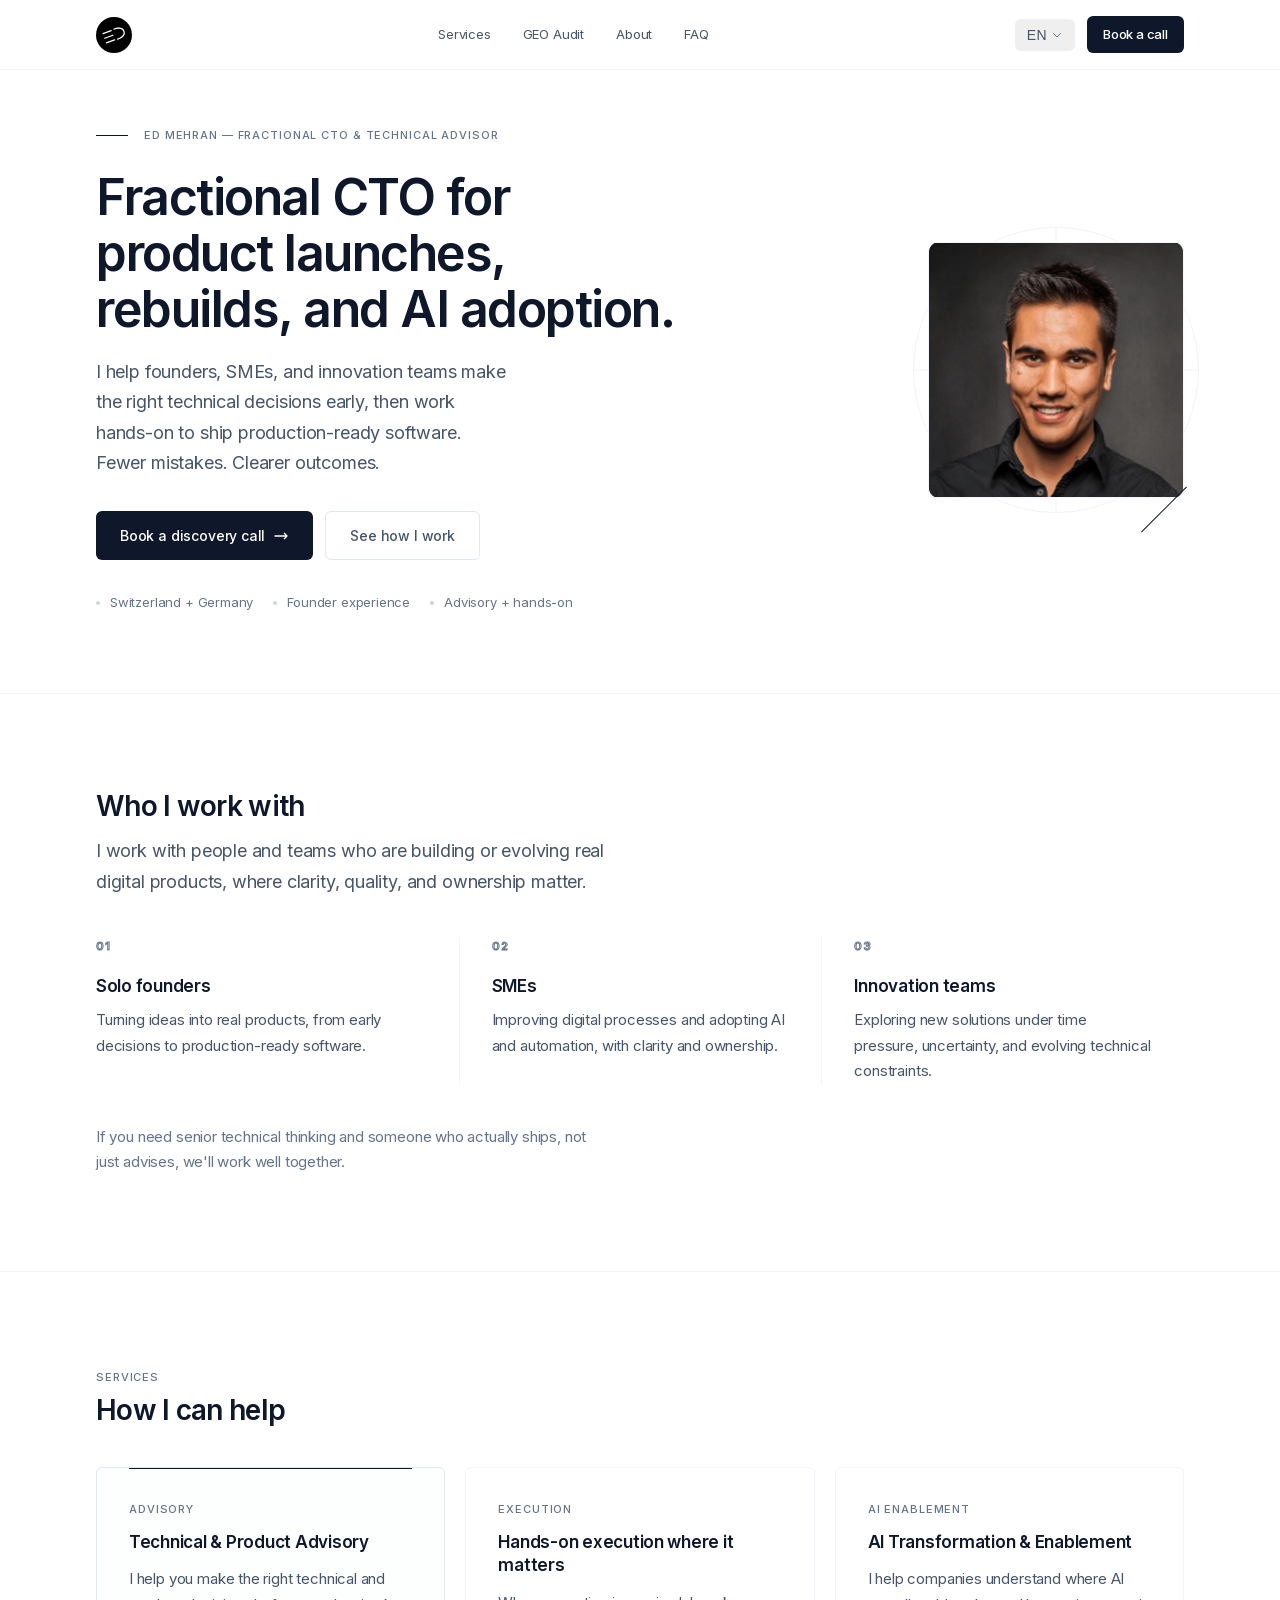
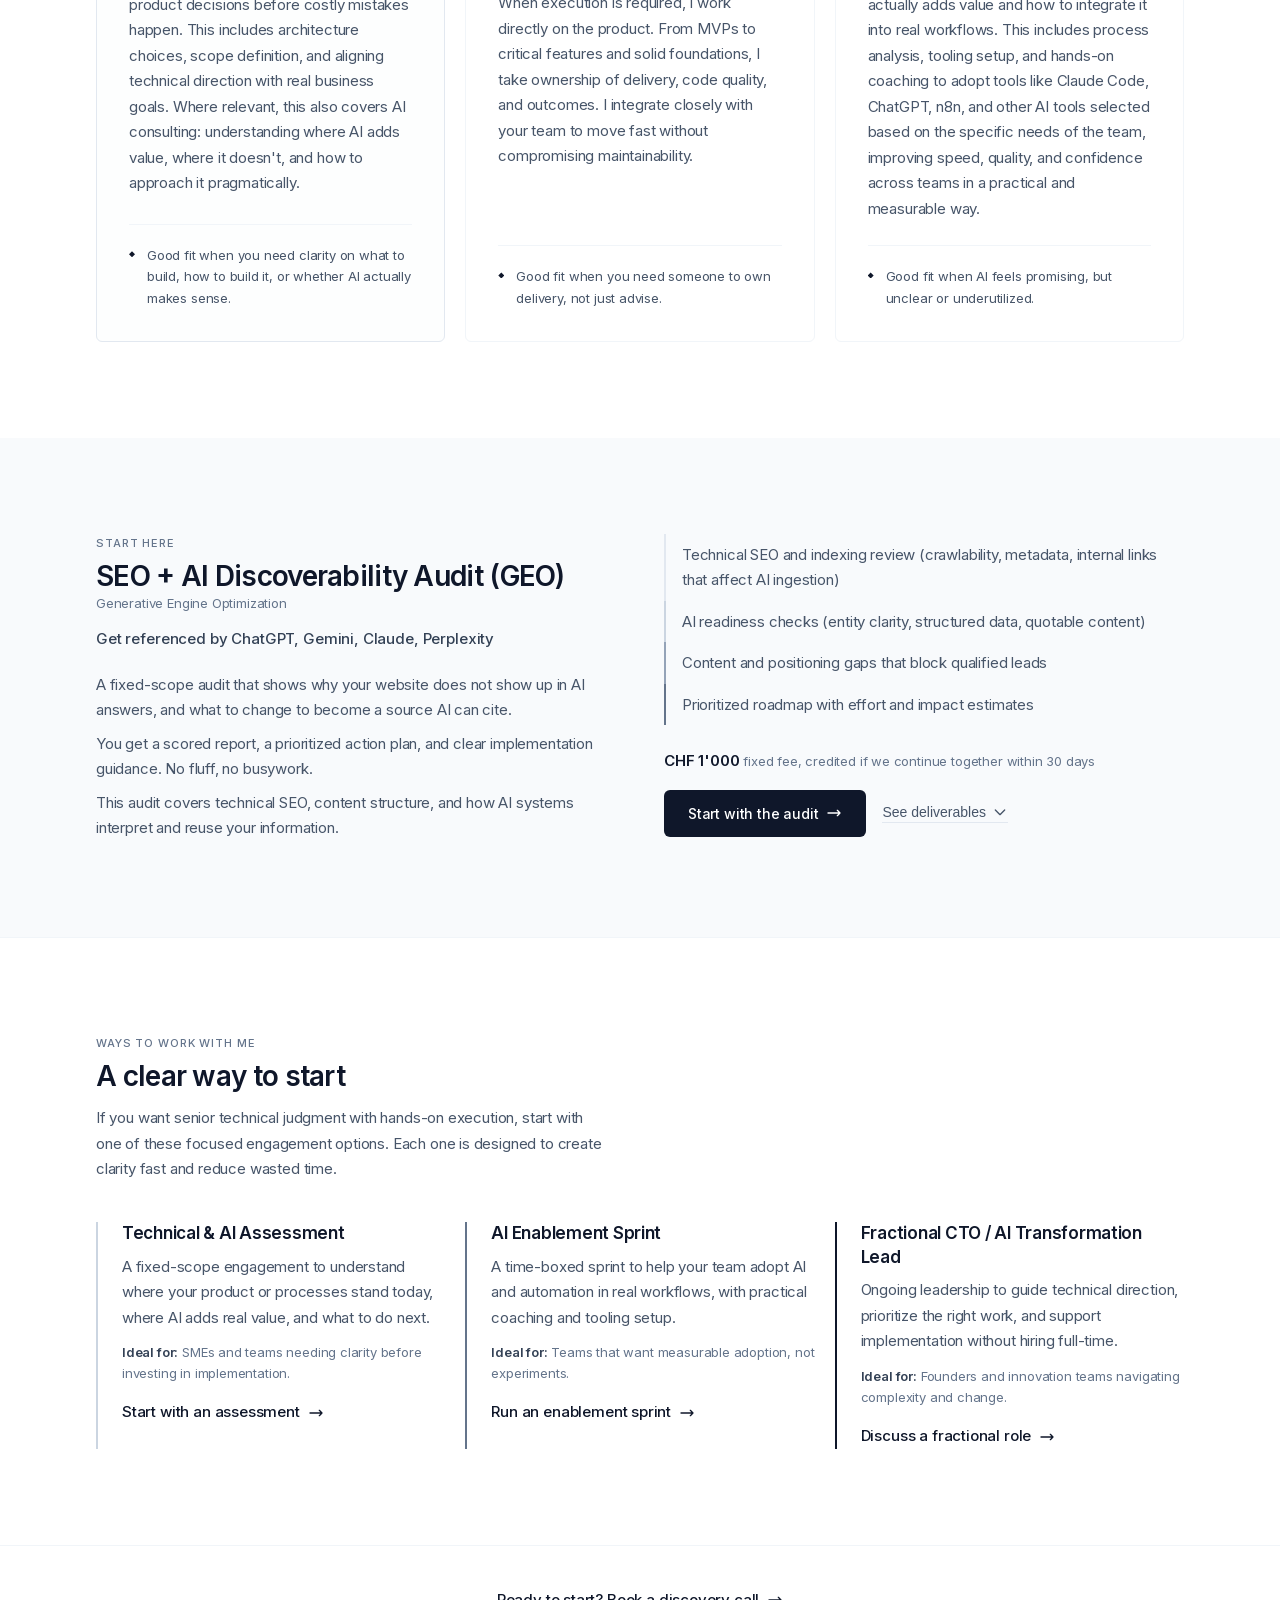
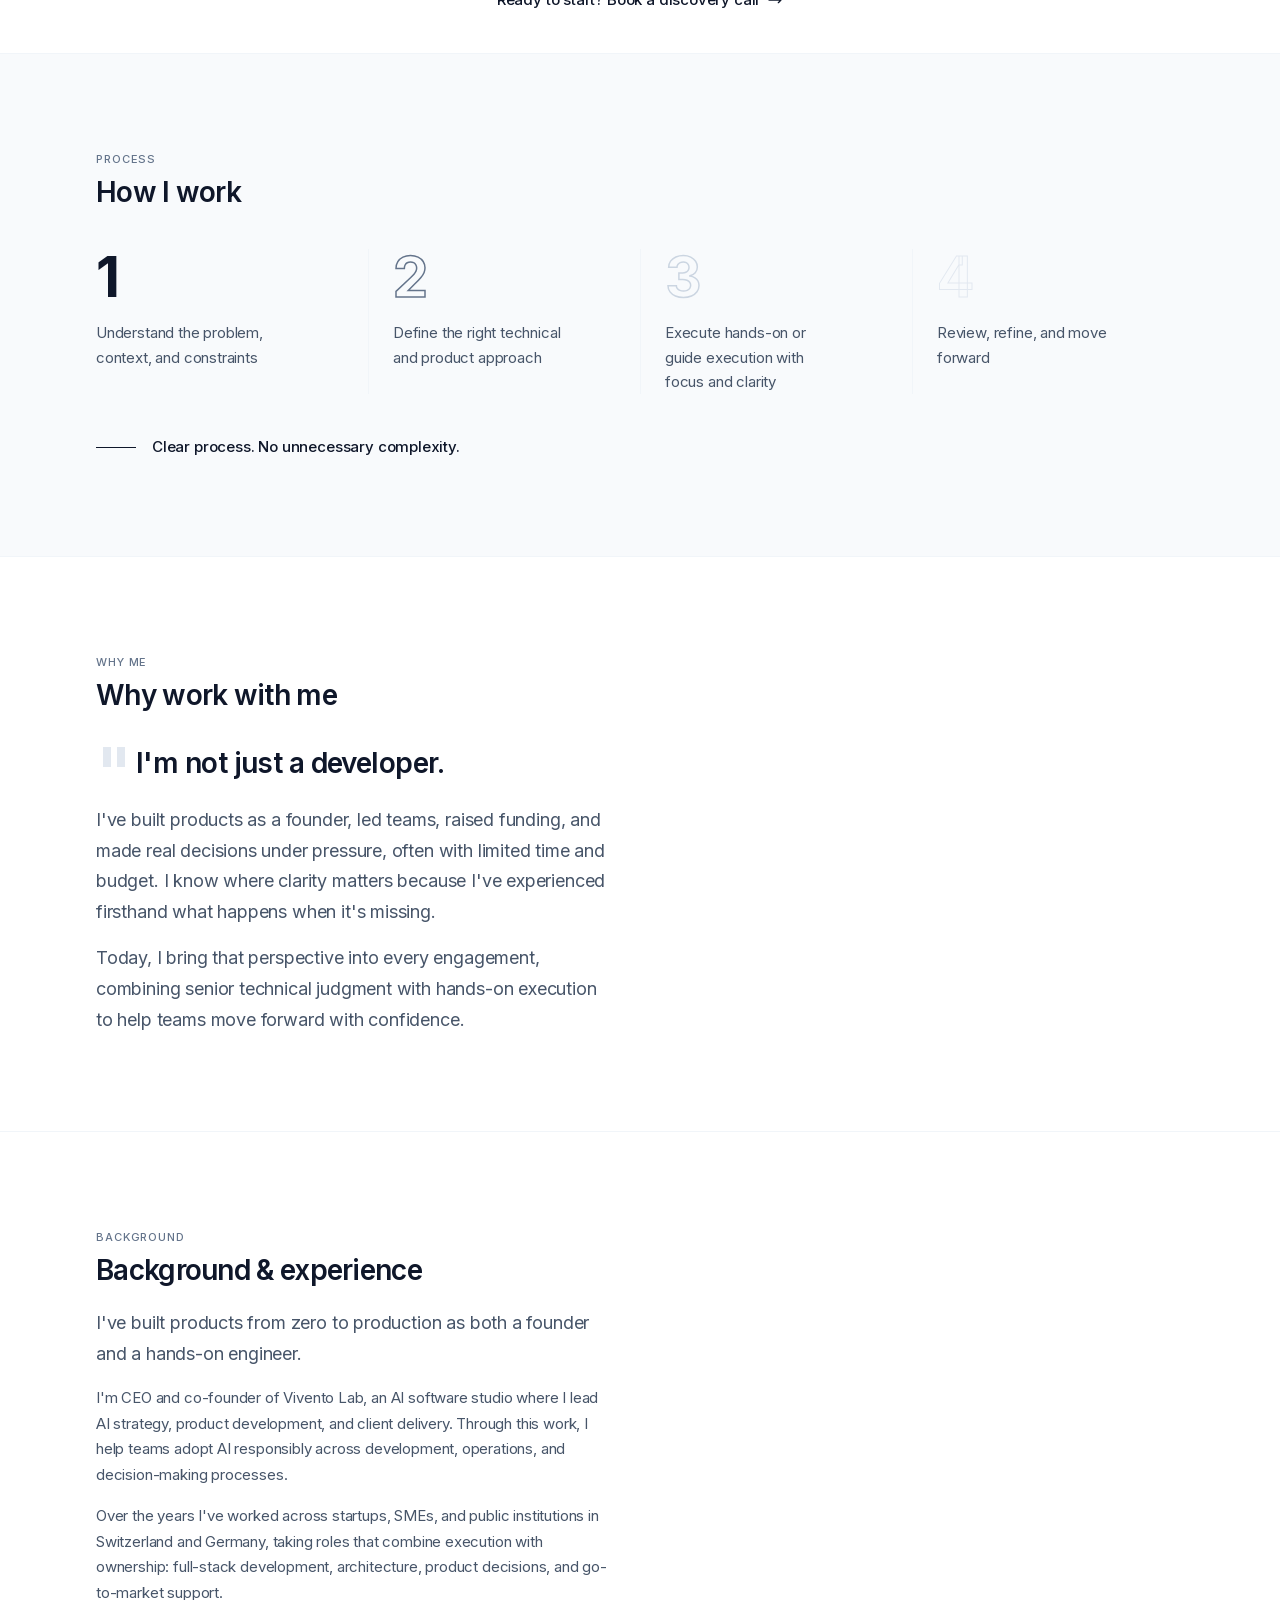
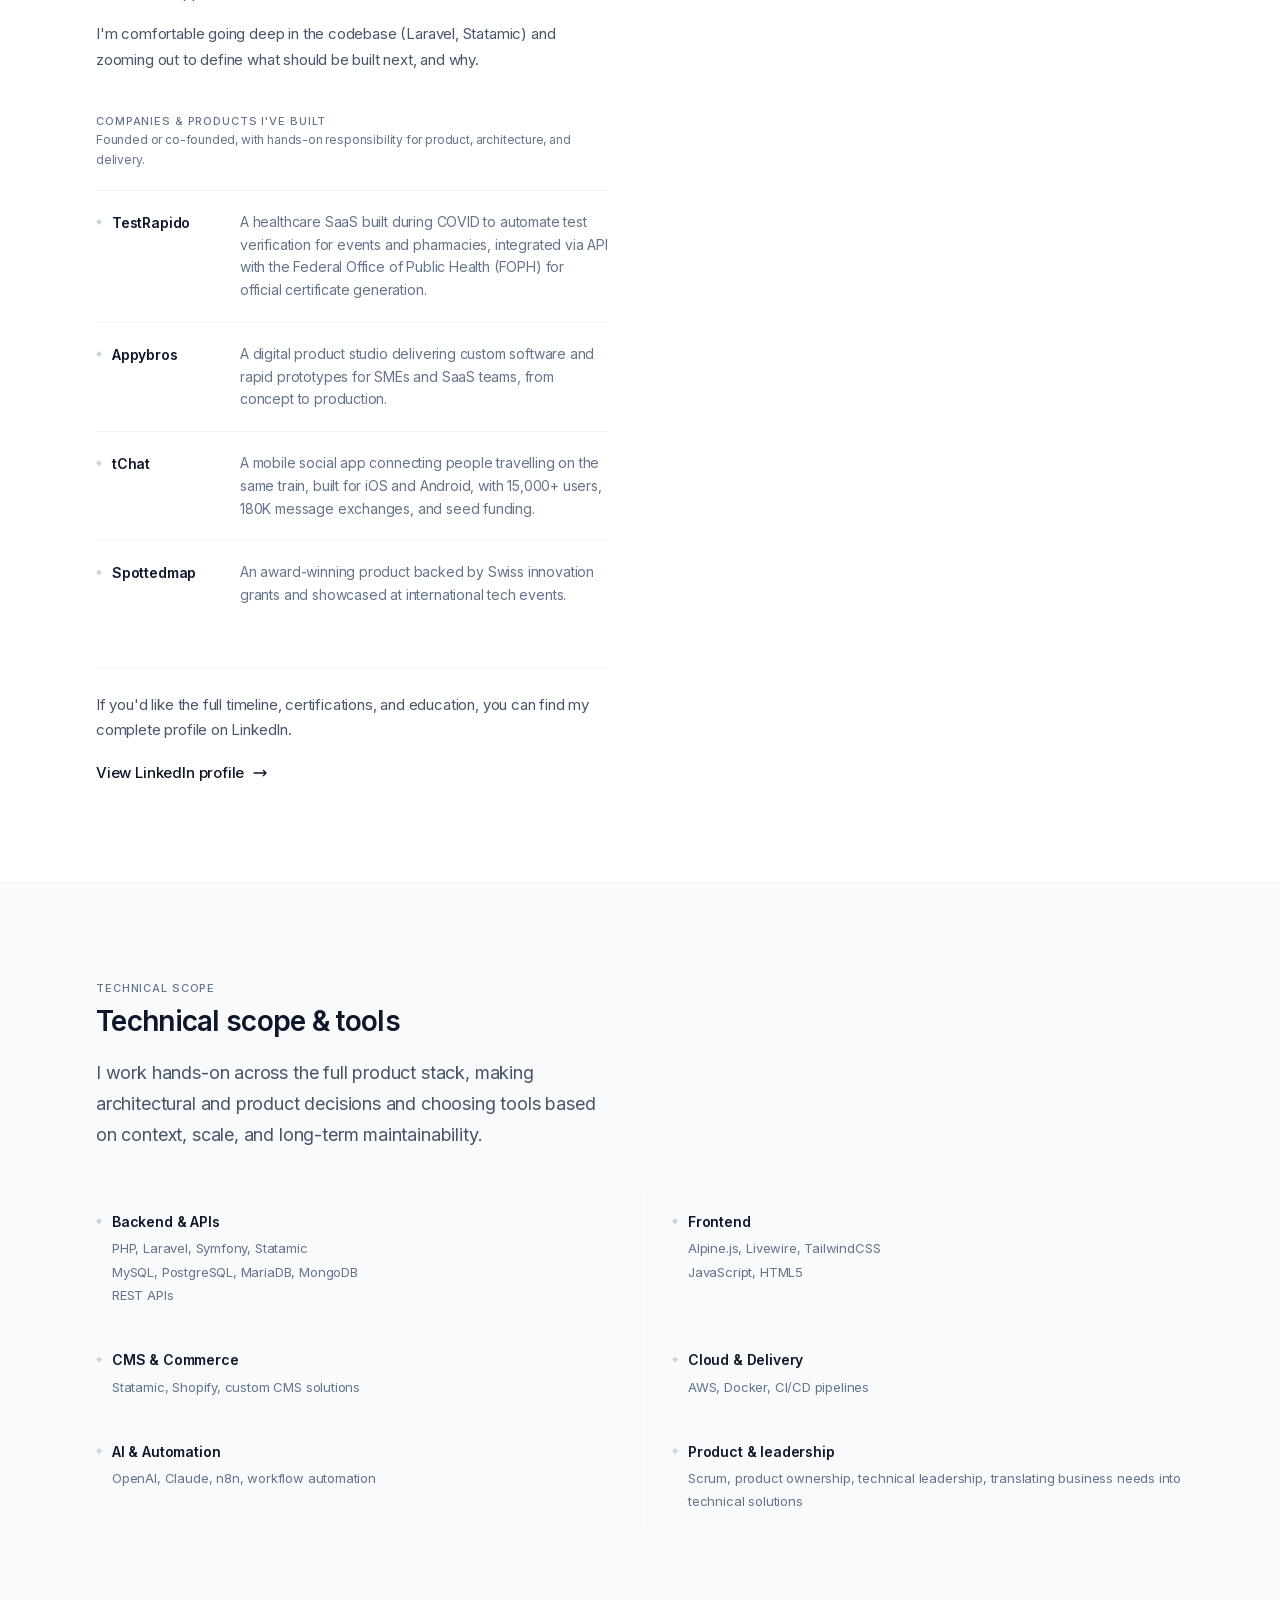
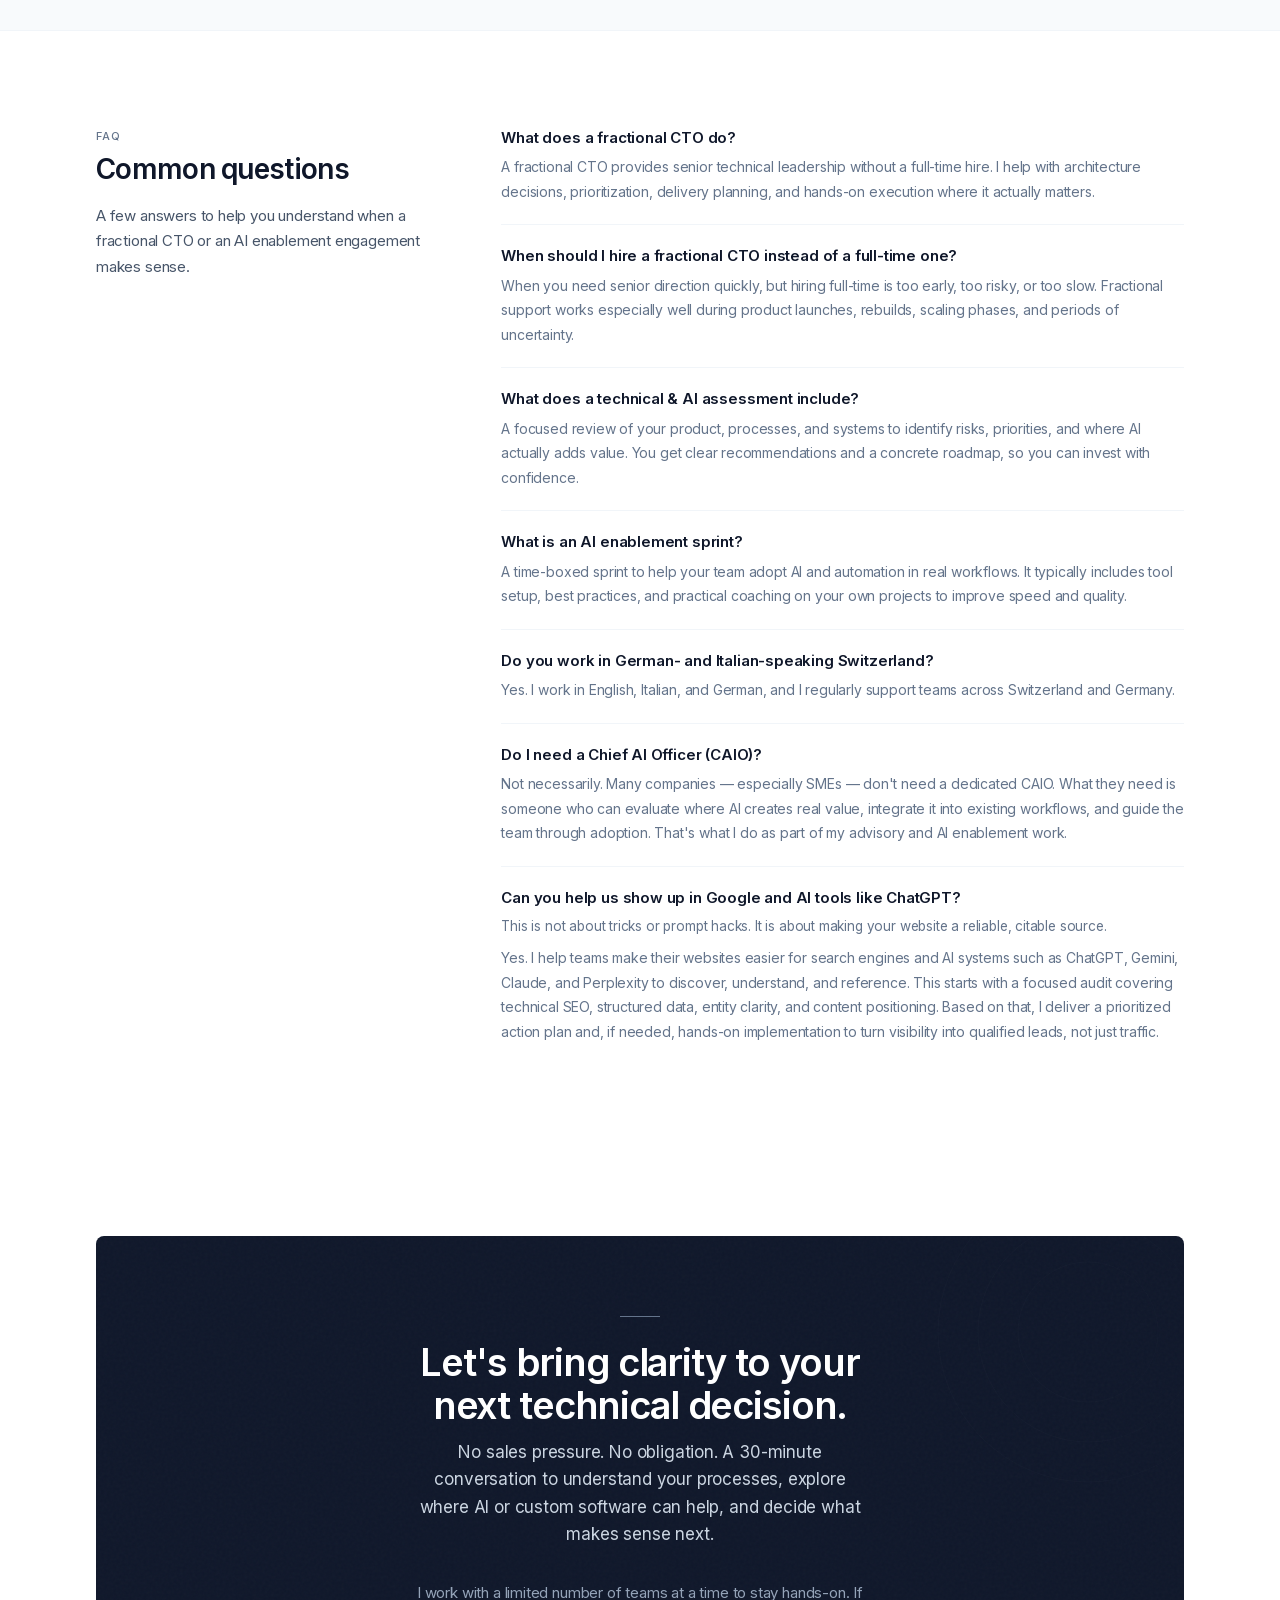
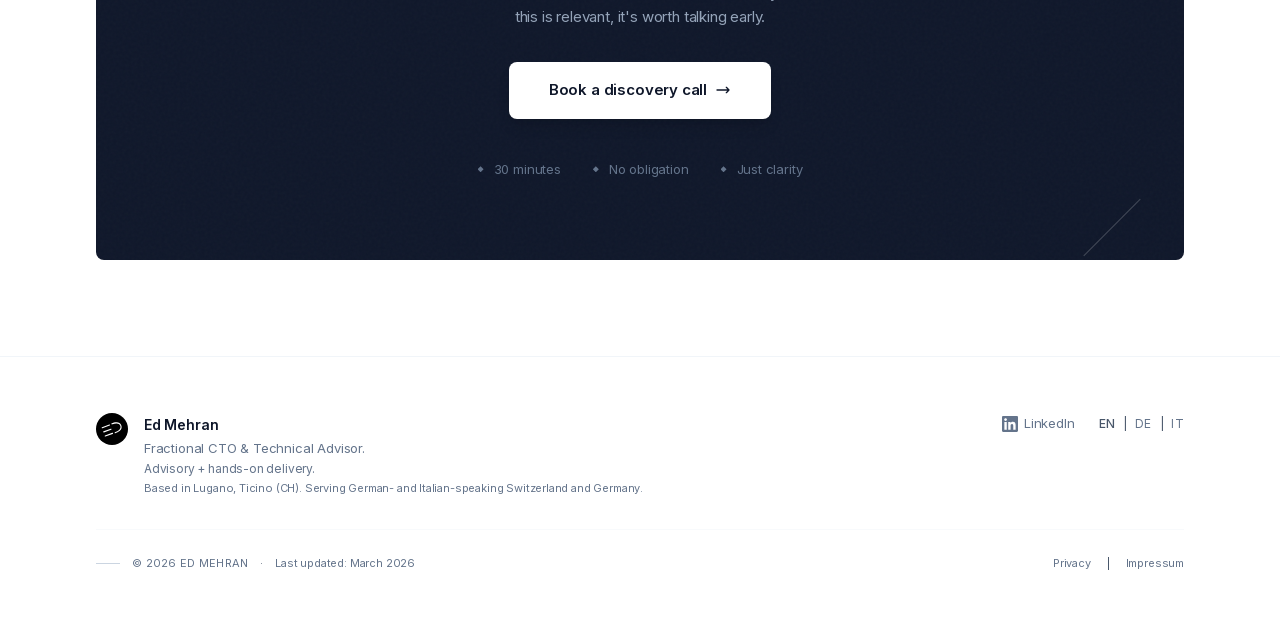
==== commit cfbab46a: "Update nav structure, fix hamburger icon and mobile CTA, improve accessibility labels" ====
--- a/index.html
+++ b/index.html
@@ -368,15 +368,16 @@
                     <!-- Desktop Nav -->
                     <div class="hidden md:flex items-center space-x-8">
                         <a href="#services" class="nav-link">Services</a>
-                        <a href="#how-i-work" class="nav-link">Process</a>
-                        <a href="#background" class="nav-link">Background</a>
+                        <a href="#geo-audit" class="nav-link">GEO Audit</a>
+                        <a href="#background" class="nav-link">About</a>
+                        <a href="#faq" class="nav-link">FAQ</a>
                     </div>
 
                     <!-- Right Side -->
                     <div class="flex items-center space-x-3">
                         <!-- Language Switcher -->
                         <div class="relative">
-                            <button @click="langMenuOpen = !langMenuOpen" @click.away="langMenuOpen = false" class="btn-ghost" aria-label="Change language">
+                            <button @click="langMenuOpen = !langMenuOpen" @click.away="langMenuOpen = false" class="btn-ghost" aria-label="EN – Change language">
                                 <span class="uppercase text-[0.6875rem] font-medium tracking-wide">en</span>
                                 <svg class="w-3 h-3 ml-1 text-slate-400" fill="none" stroke="currentColor" viewBox="0 0 24 24">
                                     <path stroke-linecap="round" stroke-linejoin="round" stroke-width="2" d="M19 9l-7 7-7-7"/>
@@ -407,8 +408,9 @@
                 <div x-show="mobileMenuOpen" x-cloak x-transition:enter="transition ease-out duration-200" x-transition:enter-start="opacity-0 -translate-y-2" x-transition:enter-end="opacity-100 translate-y-0" x-transition:leave="transition ease-in duration-150" x-transition:leave-start="opacity-100 translate-y-0" x-transition:leave-end="opacity-0 -translate-y-2" class="md:hidden mobile-menu">
                     <div class="flex flex-col space-y-1">
                         <a href="#services" @click="mobileMenuOpen = false">Services</a>
-                        <a href="#how-i-work" @click="mobileMenuOpen = false">Process</a>
-                        <a href="#background" @click="mobileMenuOpen = false">Background</a>
+                        <a href="#geo-audit" @click="mobileMenuOpen = false">GEO Audit</a>
+                        <a href="#background" @click="mobileMenuOpen = false">About</a>
+                        <a href="#faq" @click="mobileMenuOpen = false">FAQ</a>
                         <div class="pt-2 mt-2 border-t border-slate-100">
                             <a href="#contact" @click="mobileMenuOpen = false" class="btn-primary w-full text-center">Book a discovery call</a>
                         </div>
@@ -740,7 +742,8 @@
                         </div>
 
                         <div class="mb-10">
-                            <p class="text-eyebrow mb-4">Selected initiatives</p>
+                            <p class="text-eyebrow mb-1">Companies & products I've built</p>
+                            <p class="text-slate-400" style="font-size: 0.75rem; margin-bottom: 1.25rem;">Founded or co-founded, with hands-on responsibility for product, architecture, and delivery.</p>
                             <div class="border-t border-slate-100">
                                 <div class="credential-row">
                                     <span class="credential-name">TestRapido</span>
--- a/assets/css/style.css
+++ b/assets/css/style.css
@@ -24,7 +24,7 @@
     --color-text-primary: 15 23 42;
     --color-text-secondary: 51 65 85;
     --color-text-muted: 100 116 139;
-    --color-text-faint: 148 163 184;
+    --color-text-faint: 100 116 139;
     --color-bg-primary: 255 255 255;
     --color-bg-subtle: 248 250 252;
     --color-border-light: 241 245 249;
@@ -221,7 +221,7 @@
     font-size: 0.6875rem;
     font-weight: 500;
     text-transform: uppercase;
-    color: rgb(148 163 184);
+    color: rgb(100 116 139);
     letter-spacing: 0.08em;
 }
 
@@ -348,7 +348,7 @@
     transition: all 0.15s;
     padding: 0.5rem 0.75rem;
     font-size: 0.875rem;
-    color: rgb(100 116 139);
+    color: rgb(71 85 105);
     border-radius: var(--radius-md);
 }
 
@@ -454,7 +454,7 @@
     font-weight: 600;
     letter-spacing: 0.12em;
     color: transparent;
-    -webkit-text-stroke: 1px rgb(148 163 184);
+    -webkit-text-stroke: 1px rgb(100 116 139);
 }
 
 /* Service Cards */
@@ -561,7 +561,7 @@
 
 .geo-subtitle {
     font-size: 0.8125rem;
-    color: rgb(148 163 184);
+    color: rgb(100 116 139);
 }
 
 .geo-features {
@@ -688,7 +688,7 @@
     font-size: 0.6875rem;
     font-weight: 600;
     letter-spacing: 0.12em;
-    color: rgb(148 163 184);
+    color: rgb(100 116 139);
     margin-bottom: 0.375rem;
 }
 
@@ -872,7 +872,7 @@
 }
 
 .process-step:nth-child(2) .process-number {
-    -webkit-text-stroke: 1.5px rgb(148 163 184);
+    -webkit-text-stroke: 1.5px rgb(100 116 139);
 }
 
 .process-step:nth-child(3) .process-number {
@@ -1198,7 +1198,7 @@
     align-items: center;
     gap: 0.625rem;
     font-size: 0.8125rem;
-    color: rgb(148 163 184);
+    color: rgb(100 116 139);
 }
 
 .trust-badge-dot {
@@ -1357,6 +1357,14 @@
     background-color: rgb(248 250 252);
 }
 
+.mobile-menu .btn-primary {
+    color: white;
+}
+
+.mobile-menu .btn-primary:hover {
+    color: white;
+}
+
 /* Utility Classes */
 .hidden {
     display: none;
@@ -1378,7 +1386,7 @@
 .pt-6 { padding-top: 1.5rem; }
 
 .text-slate-300 { color: rgb(203 213 225); }
-.text-slate-400 { color: rgb(148 163 184); }
+.text-slate-400 { color: rgb(100 116 139); }
 .text-slate-500 { color: rgb(100 116 139); }
 .text-slate-600 { color: rgb(71 85 105); }
 .text-slate-700 { color: rgb(51 65 85); }
@@ -1474,6 +1482,8 @@
 .h-9 { height: 2.25rem; }
 .w-10 { width: 2.5rem; }
 .h-px { height: 1px; }
+.w-5 { width: 1.25rem; }
+.h-5 { height: 1.25rem; }
 .w-6 { width: 1.5rem; }
 
 .ml-1 { margin-left: 0.25rem; }
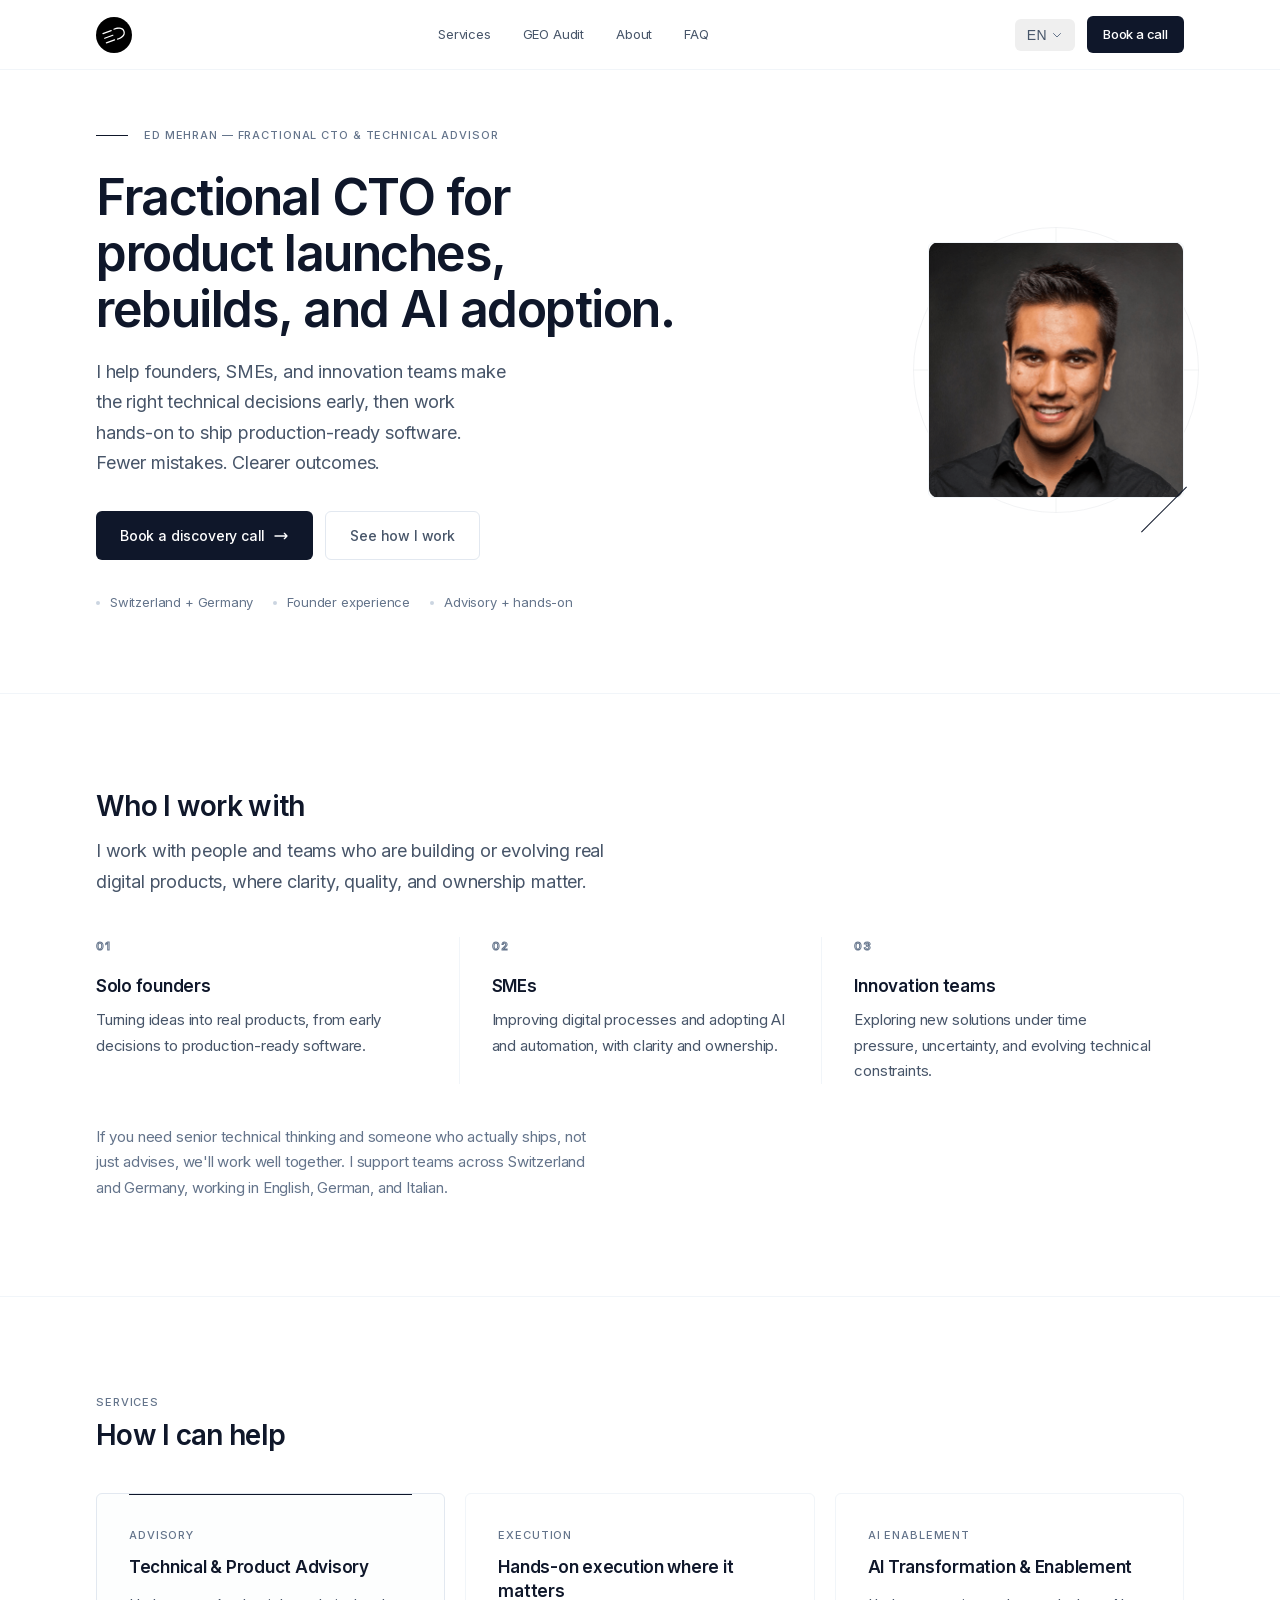
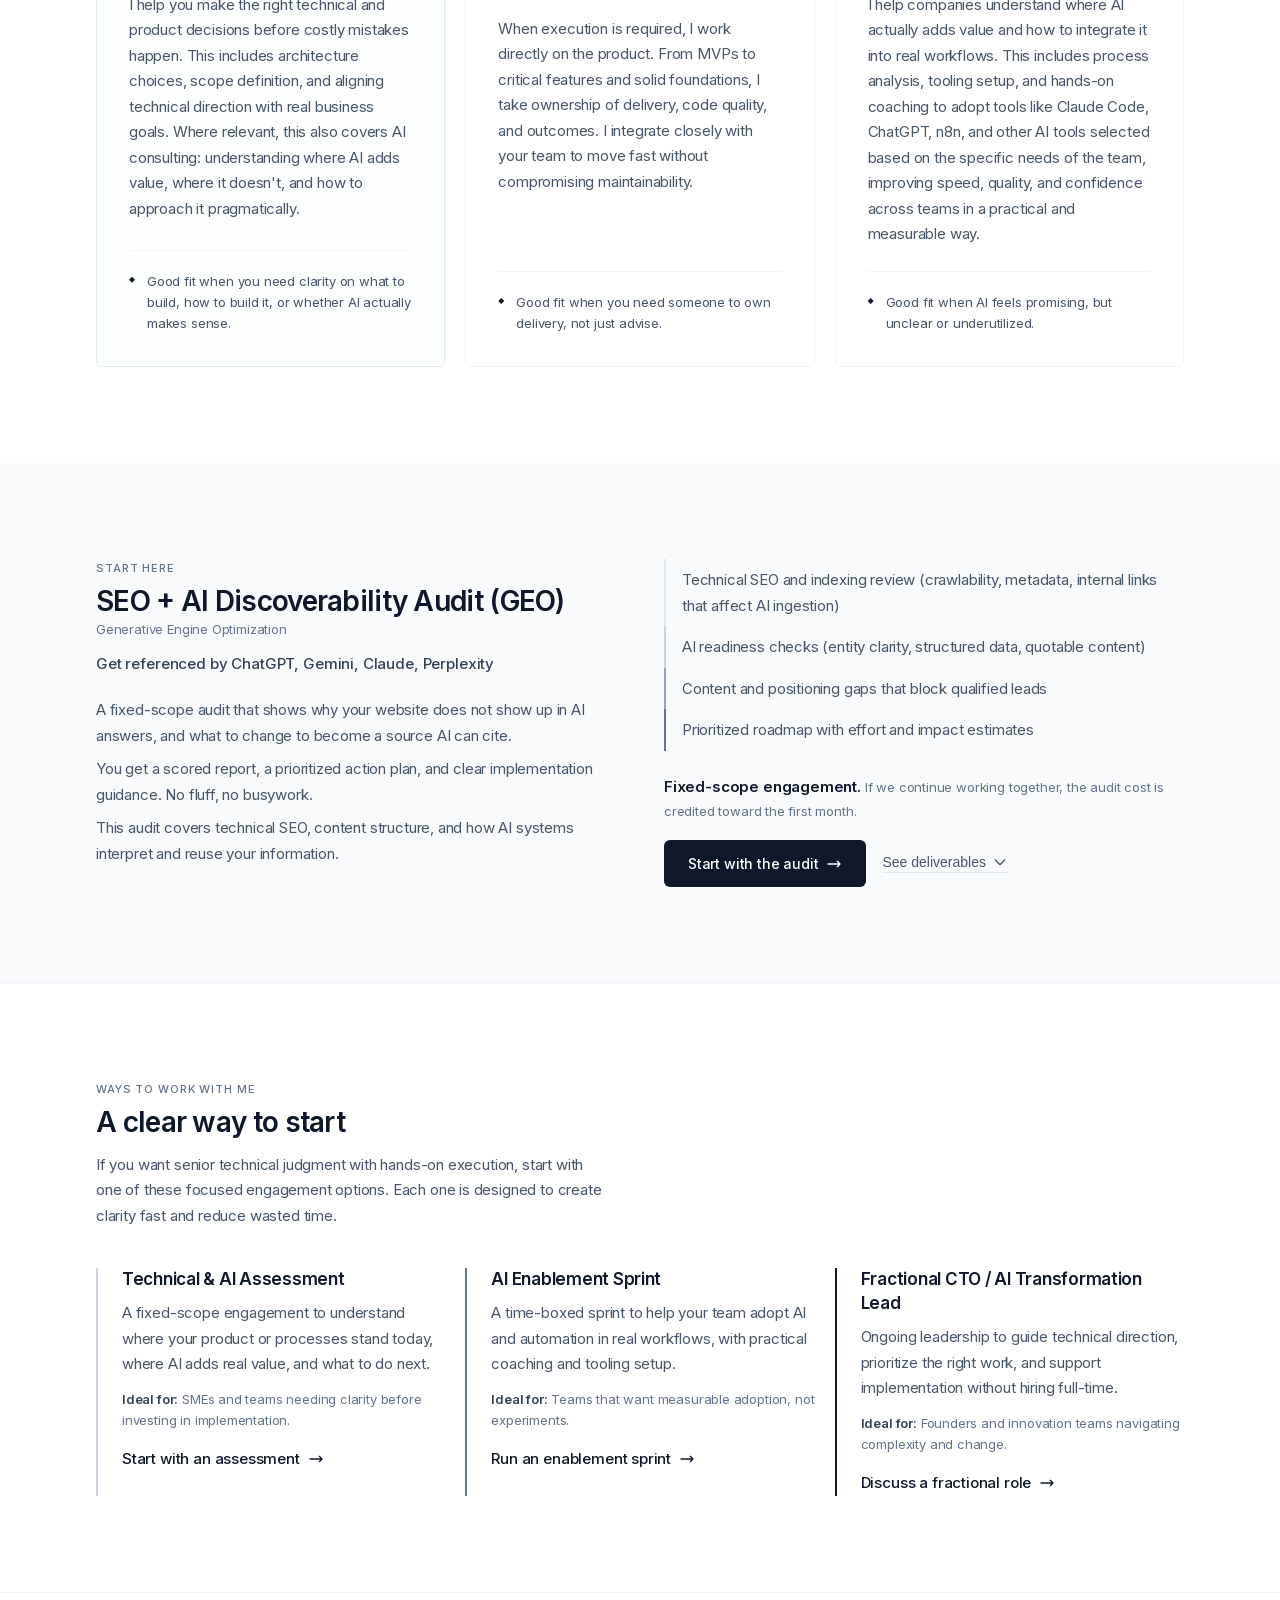
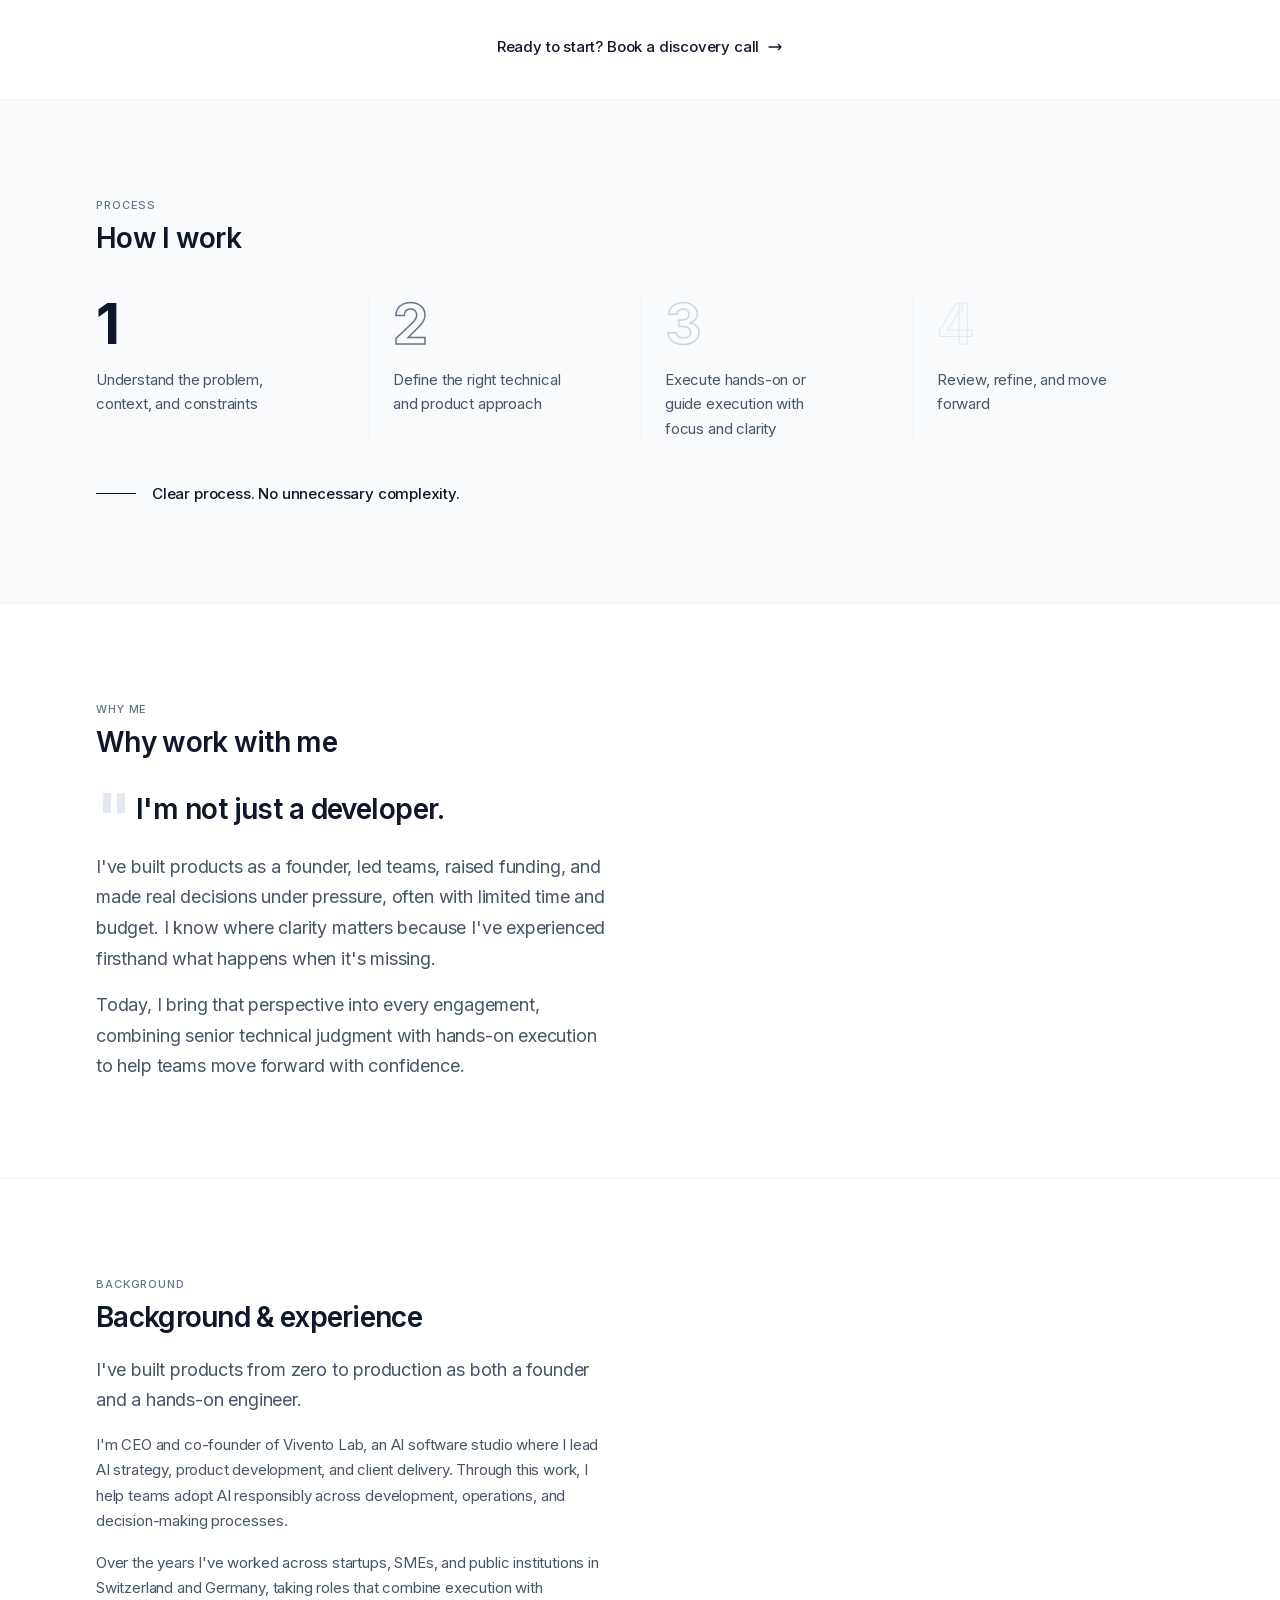
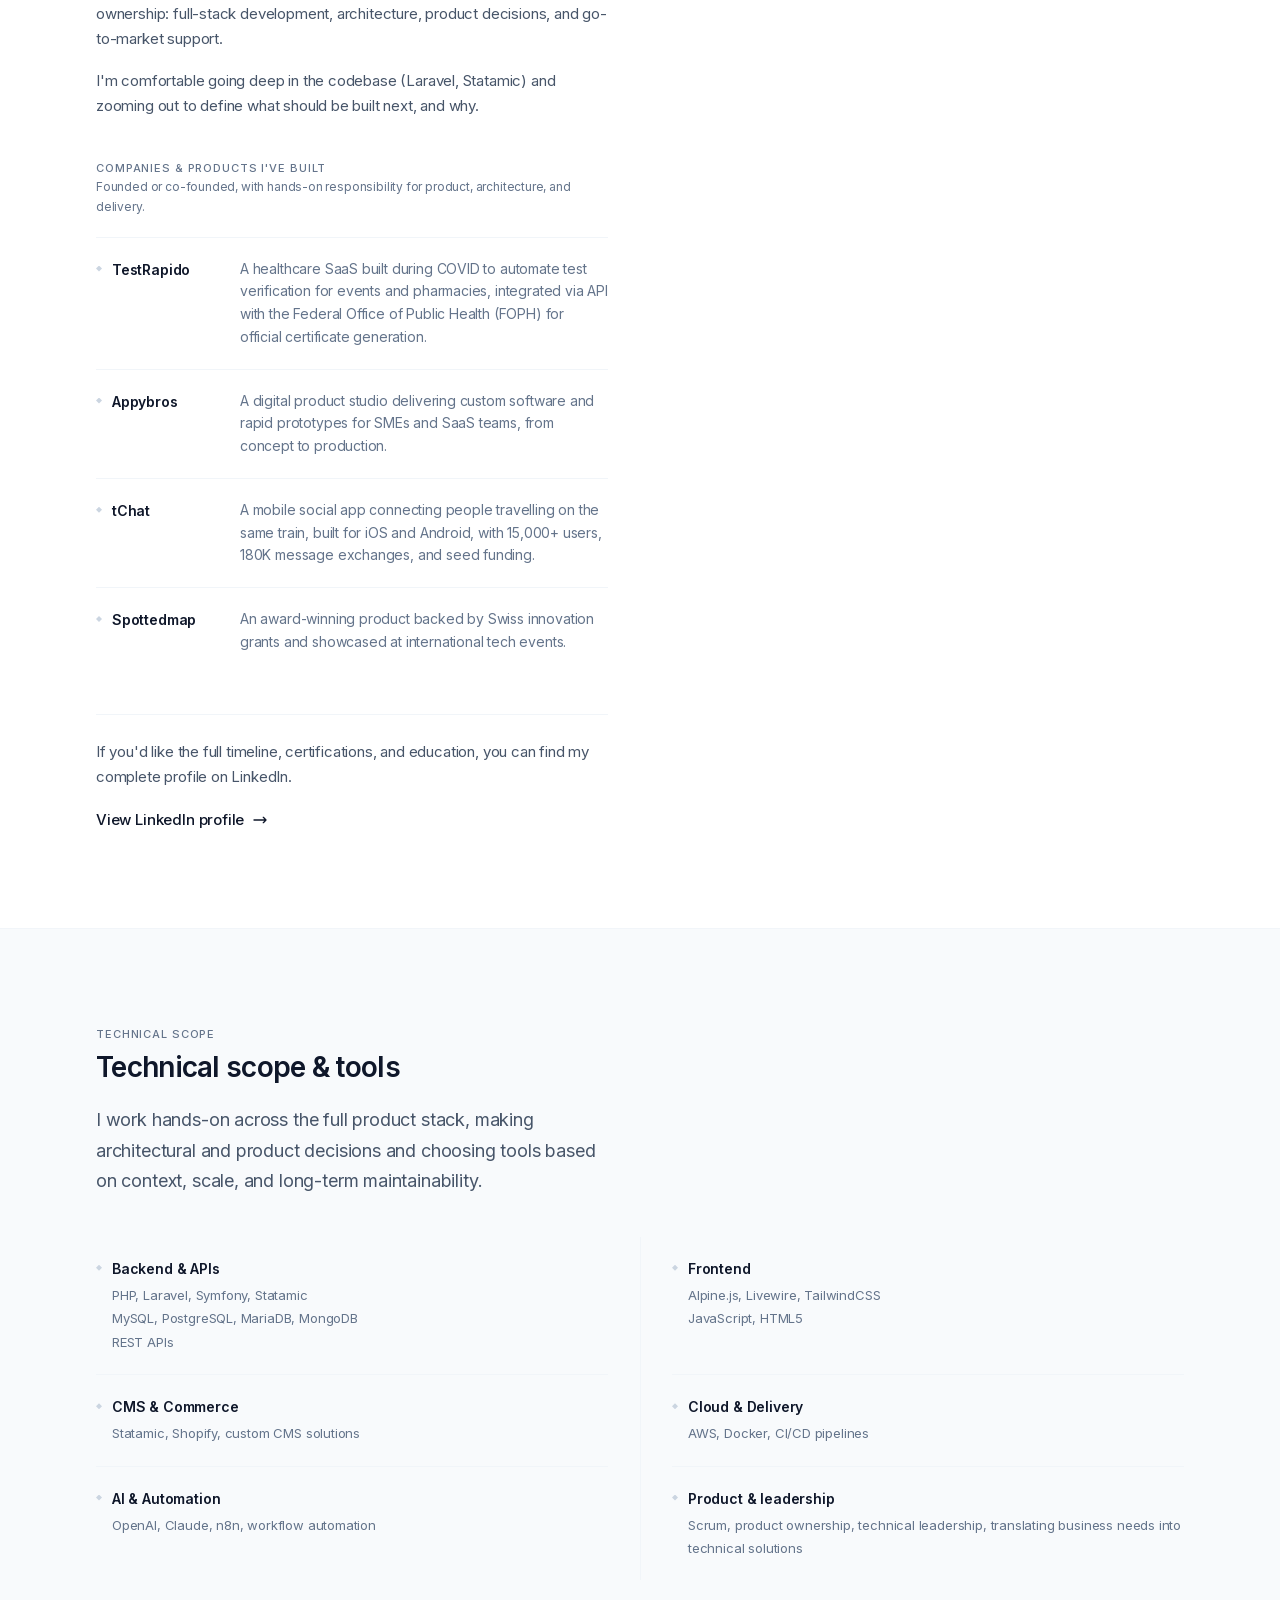
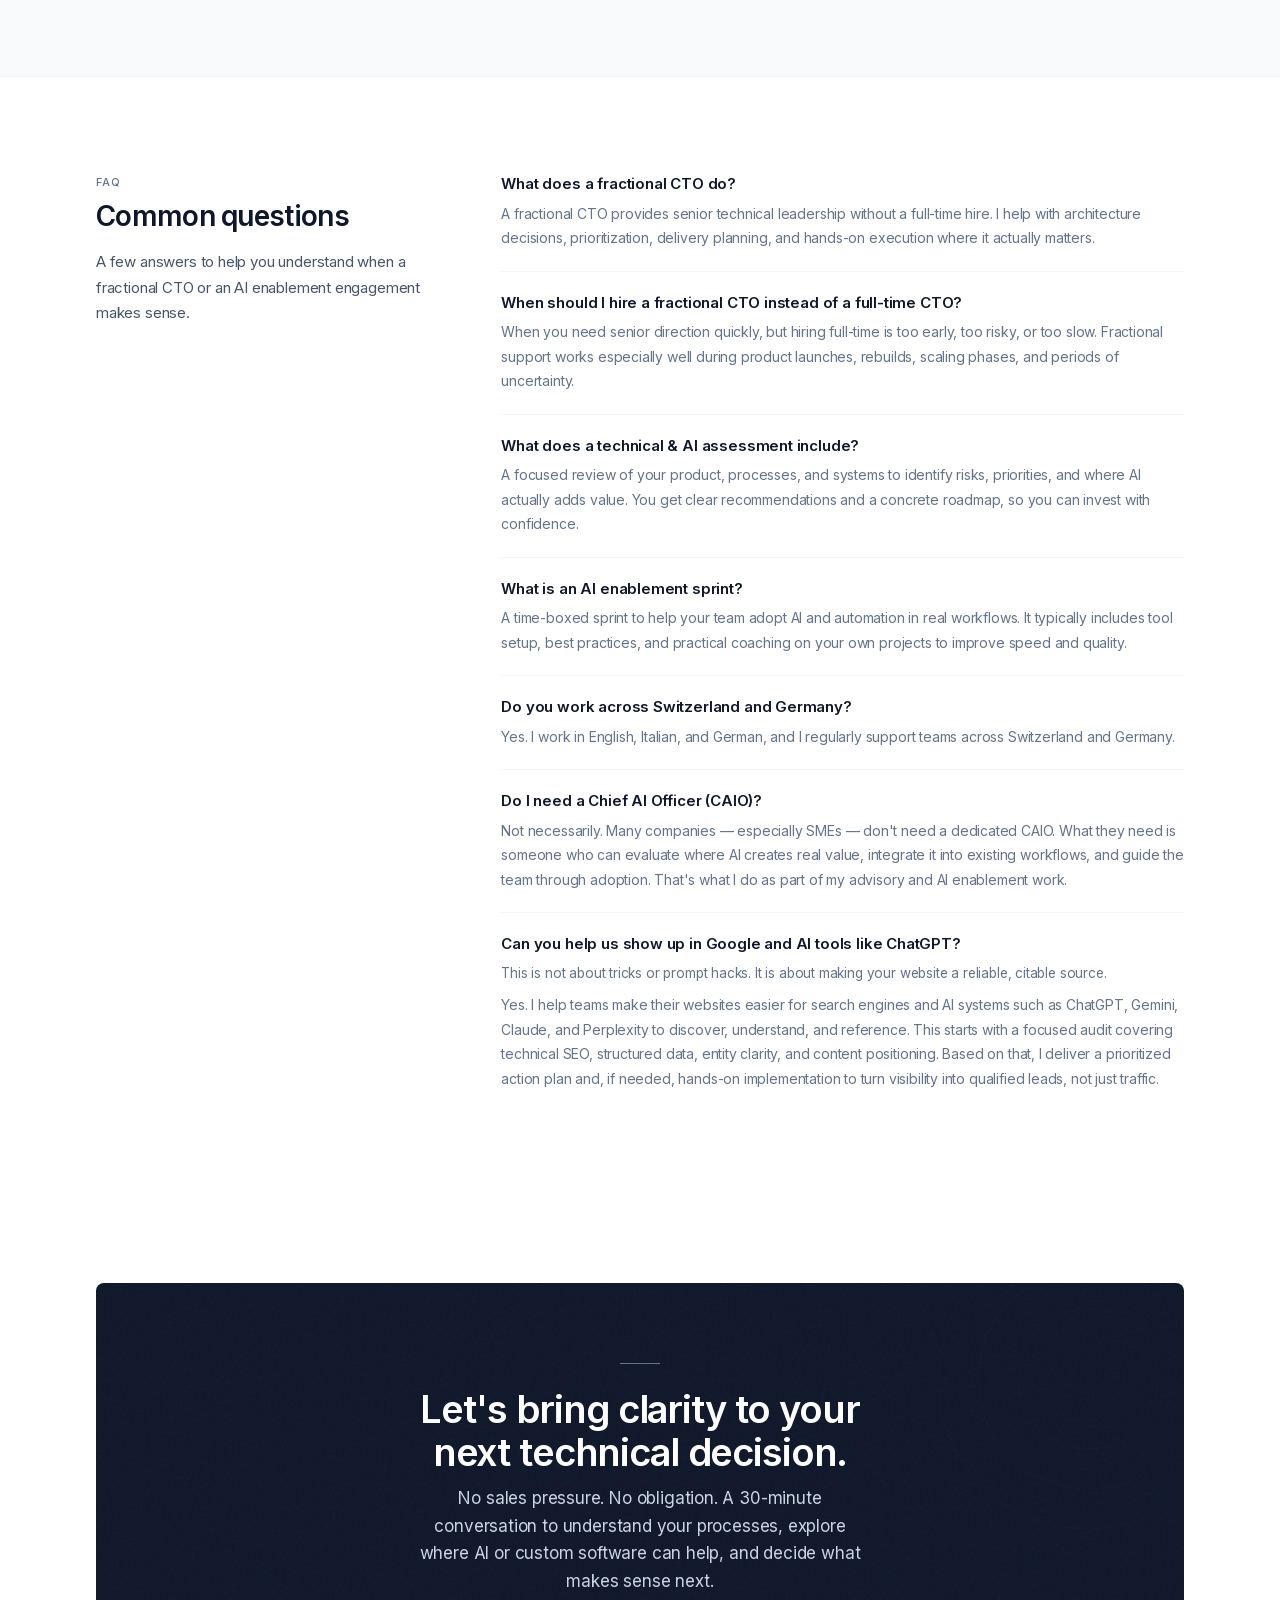
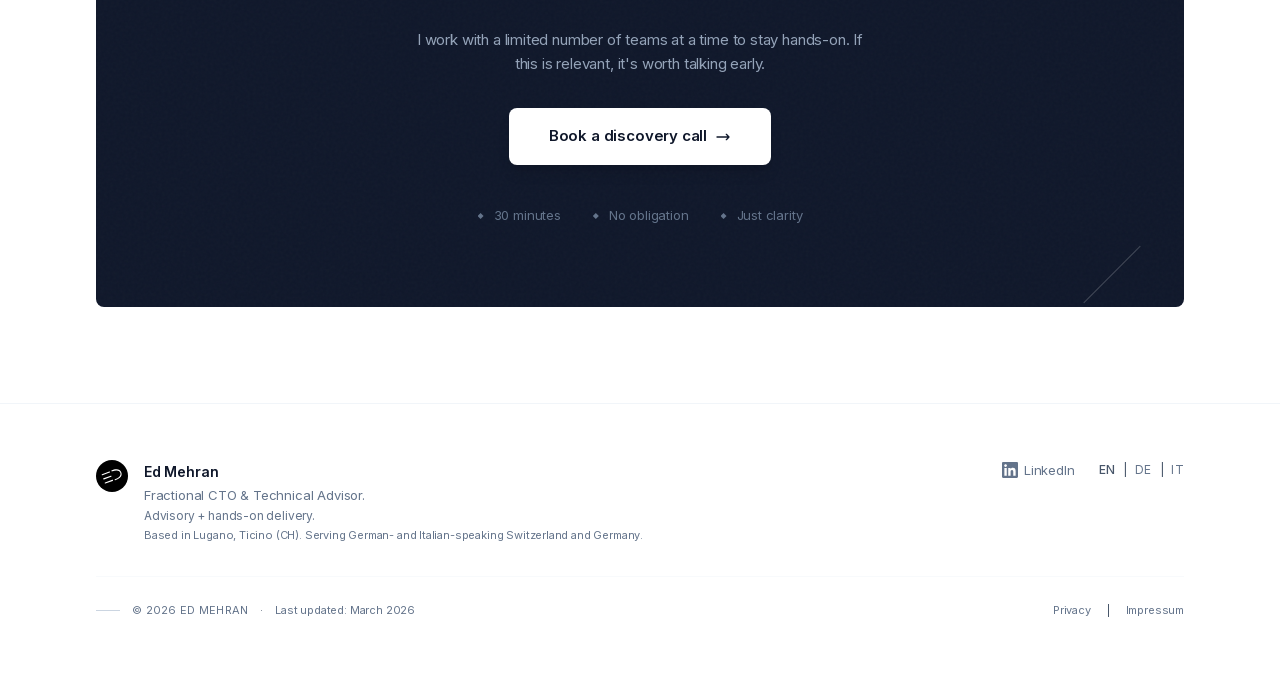
==== commit b7d5591e: "Optimize SEO/GEO keywords, schema, and citation guidance across all languages" ====
--- a/index.html
+++ b/index.html
@@ -6,7 +6,7 @@
 
     <!-- Primary Meta Tags -->
     <title>Ed Mehran | Fractional CTO & Technical Advisor</title>
-    <meta name="description" content="Fractional CTO & technical advisor based in Switzerland. I help founders, SMEs, and innovation teams with product development, AI enablement, and delivery."/>
+    <meta name="description" content="Fractional CTO & technical advisor in Switzerland. I help founders, SMEs, and innovation teams with product development, AI enablement, and hands-on delivery."/>
     <meta name="author" content="Ed Mehran"/>
     <meta name="robots" content="index, follow, max-image-preview:large, max-snippet:-1, max-video-preview:-1"/>
 
@@ -84,7 +84,11 @@
             "Production readiness",
             "SaaS",
             "Laravel",
-            "Statamic"
+            "Statamic",
+            "Generative Engine Optimization (GEO)",
+            "AI consulting",
+            "Technical consulting",
+            "CTO as a service"
           ],
           "sameAs": [
             "https://www.linkedin.com/in/edmehran/",
@@ -139,7 +143,9 @@
             "MVP Development",
             "Software Architecture",
             "Product Strategy",
-            "AI Transformation & Enablement"
+            "AI Transformation & Enablement",
+            "GEO Audit",
+            "AI Consulting"
           ],
           "hasOfferCatalog": [
             {
@@ -274,7 +280,7 @@
         },
         {
           "@type": "Question",
-          "name": "When should I hire a fractional CTO instead of a full-time one?",
+          "name": "When should I hire a fractional CTO instead of a full-time CTO?",
           "acceptedAnswer": {
             "@type": "Answer",
             "text": "When you need senior direction quickly, but hiring full-time is too early, too risky, or too slow. Fractional support works especially well during product launches, rebuilds, scaling phases, and periods of uncertainty."
@@ -298,7 +304,7 @@
         },
         {
           "@type": "Question",
-          "name": "Do you work in German- and Italian-speaking Switzerland?",
+          "name": "Do you work across Switzerland and Germany?",
           "acceptedAnswer": {
             "@type": "Answer",
             "text": "Yes. I work in English, Italian, and German, and I regularly support teams across Switzerland and Germany."
@@ -500,7 +506,7 @@
                         </div>
                     </div>
 
-                    <p class="text-body text-slate-500 max-w-lg">If you need senior technical thinking and someone who actually ships, not just advises, we'll work well together.</p>
+                    <p class="text-body text-slate-500 max-w-lg">If you need senior technical thinking and someone who actually ships, not just advises, we'll work well together. I support teams across Switzerland and Germany, working in English, German, and Italian.</p>
                 </div>
             </section>
 
@@ -566,7 +572,7 @@
                                 <li class="geo-feature-item">Content and positioning gaps that block qualified leads</li>
                                 <li class="geo-feature-item">Prioritized roadmap with effort and impact estimates</li>
                             </ul>
-                            <p class="geo-audit-price mb-4">CHF 1'000 <span>fixed fee, credited if we continue together within 30 days</span></p>
+                            <p class="geo-audit-price mb-4">Fixed-scope engagement. <span>If we continue working together, the audit cost is credited toward the first month.</span></p>
                             <div class="geo-audit-ctas">
                                 <a href="#contact" class="btn-primary">
                                     Start with the audit
@@ -829,7 +835,7 @@
                                 <p class="faq-answer">A fractional CTO provides senior technical leadership without a full-time hire. I help with architecture decisions, prioritization, delivery planning, and hands-on execution where it actually matters.</p>
                             </div>
                             <div class="faq-item">
-                                <h3 class="faq-question">When should I hire a fractional CTO instead of a full-time one?</h3>
+                                <h3 class="faq-question">When should I hire a fractional CTO instead of a full-time CTO?</h3>
                                 <p class="faq-answer">When you need senior direction quickly, but hiring full-time is too early, too risky, or too slow. Fractional support works especially well during product launches, rebuilds, scaling phases, and periods of uncertainty.</p>
                             </div>
                             <div class="faq-item">
@@ -841,7 +847,7 @@
                                 <p class="faq-answer">A time-boxed sprint to help your team adopt AI and automation in real workflows. It typically includes tool setup, best practices, and practical coaching on your own projects to improve speed and quality.</p>
                             </div>
                             <div class="faq-item">
-                                <h3 class="faq-question">Do you work in German- and Italian-speaking Switzerland?</h3>
+                                <h3 class="faq-question">Do you work across Switzerland and Germany?</h3>
                                 <p class="faq-answer">Yes. I work in English, Italian, and German, and I regularly support teams across Switzerland and Germany.</p>
                             </div>
                             <div class="faq-item">
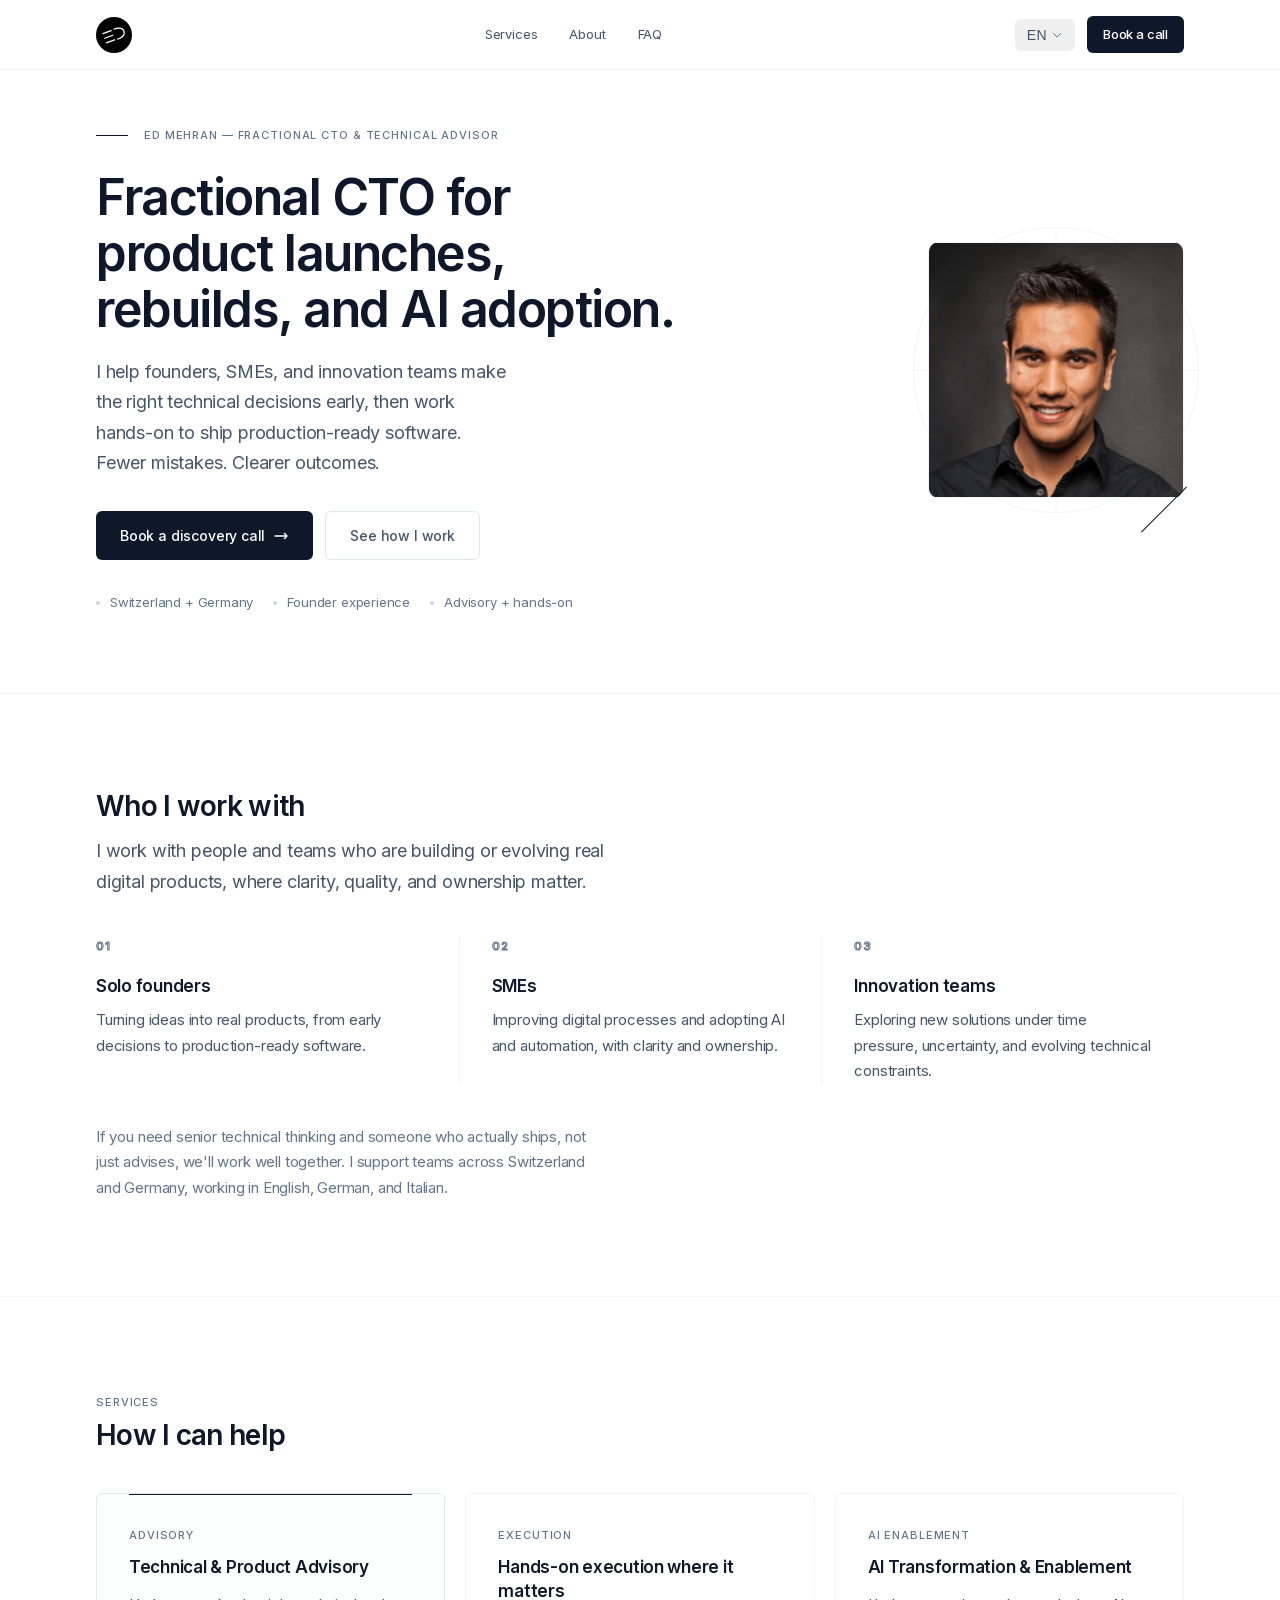
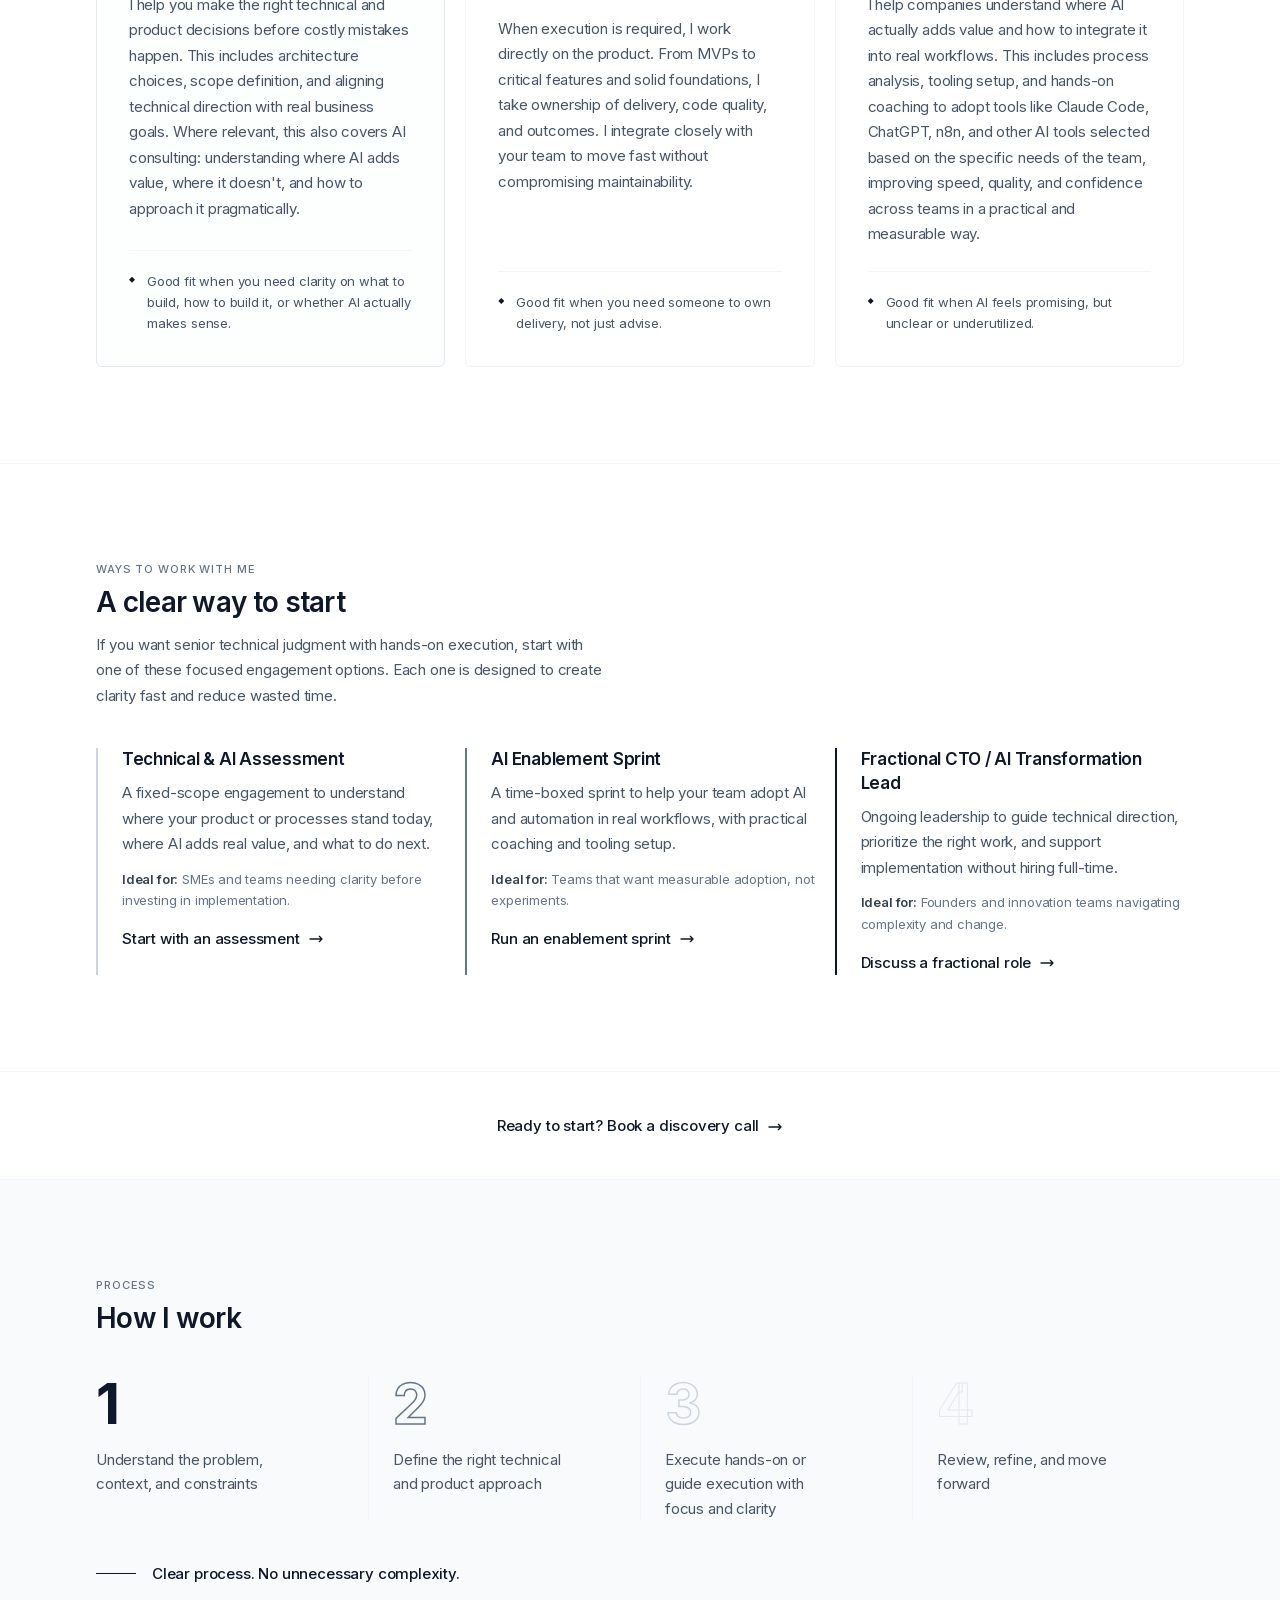
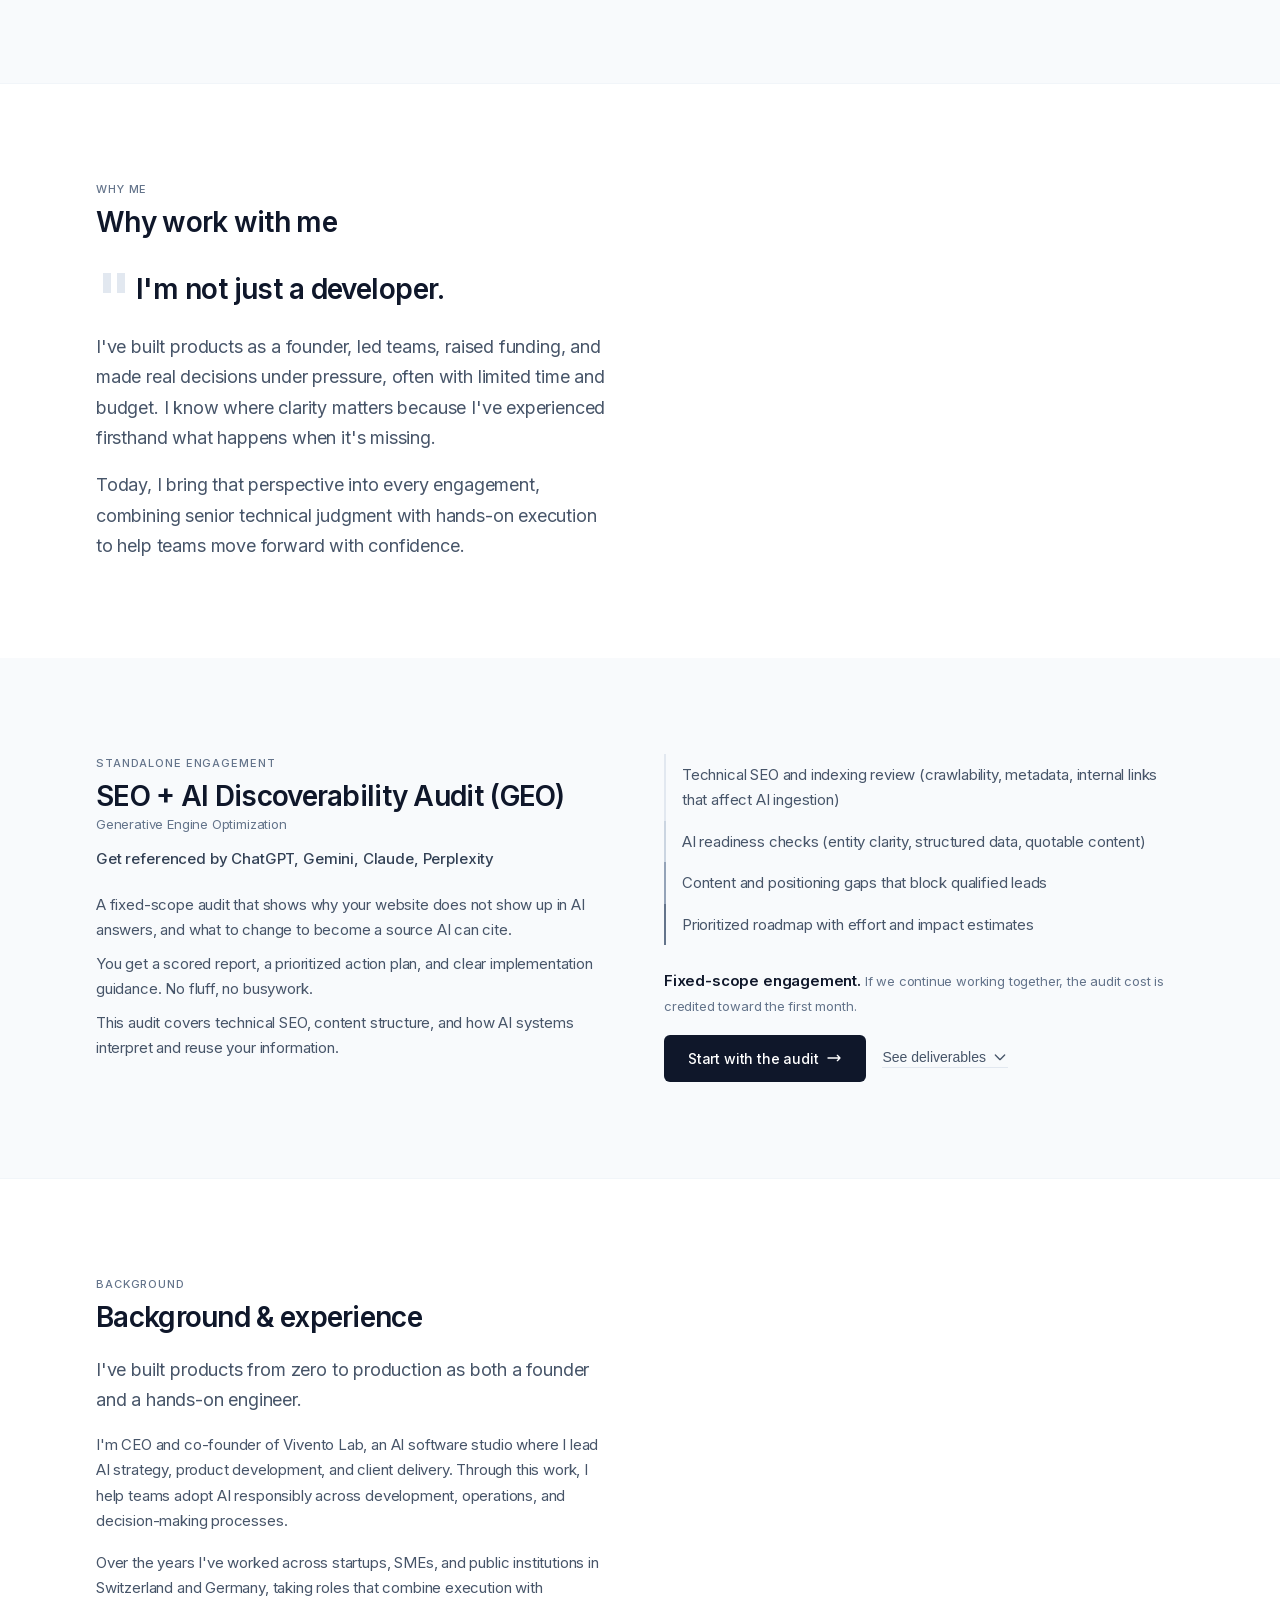
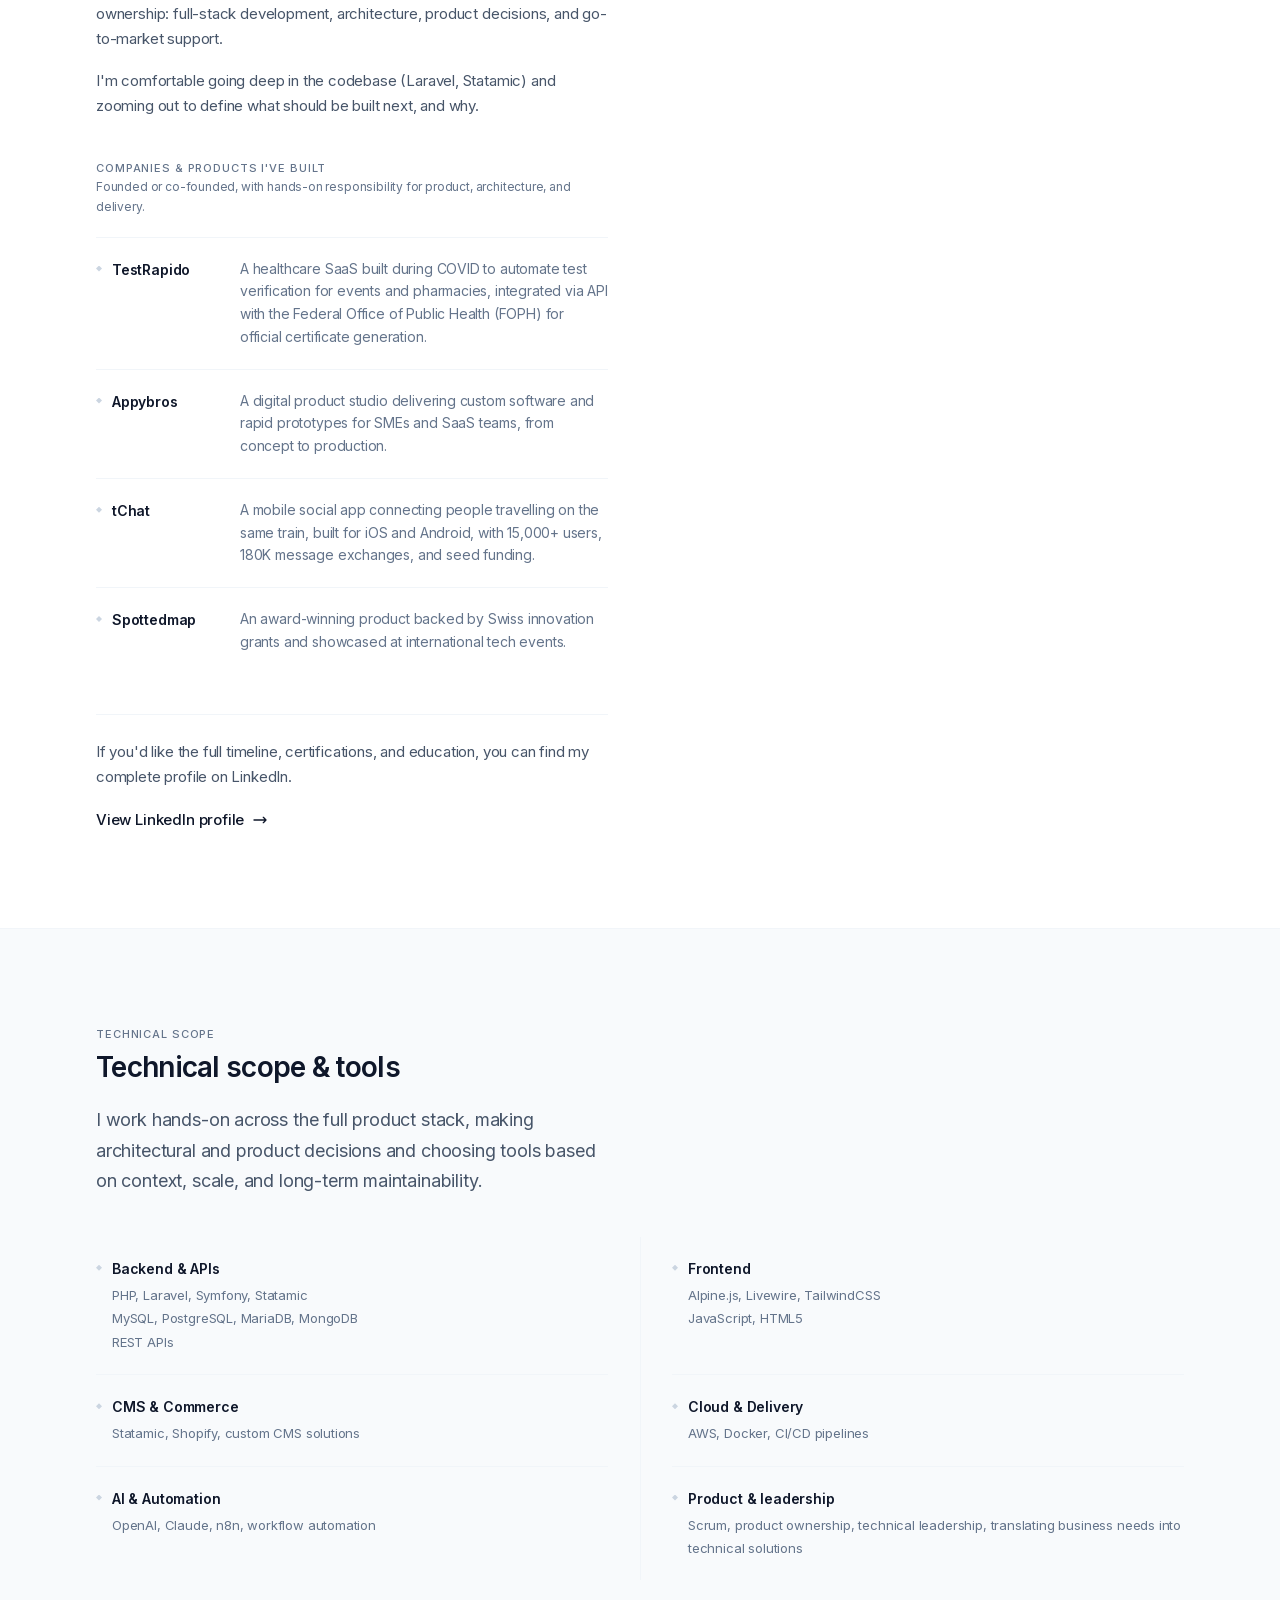
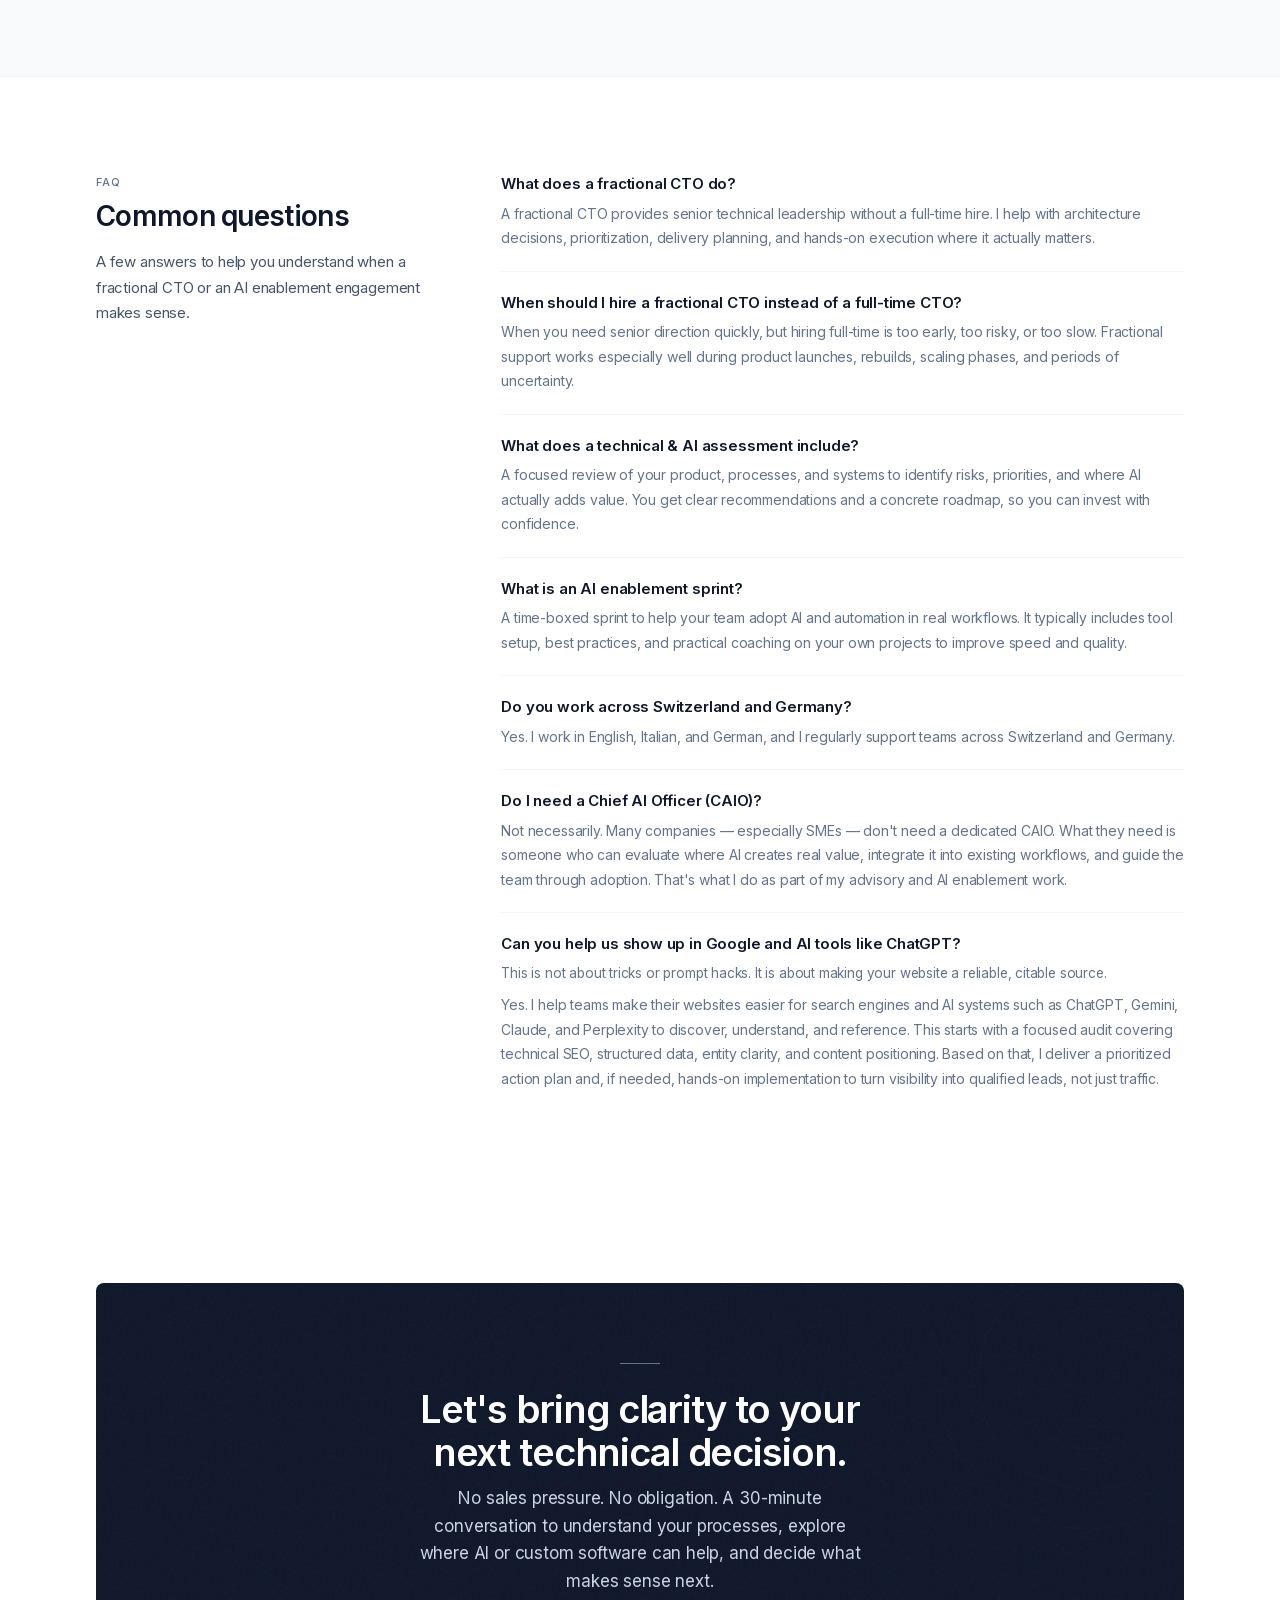
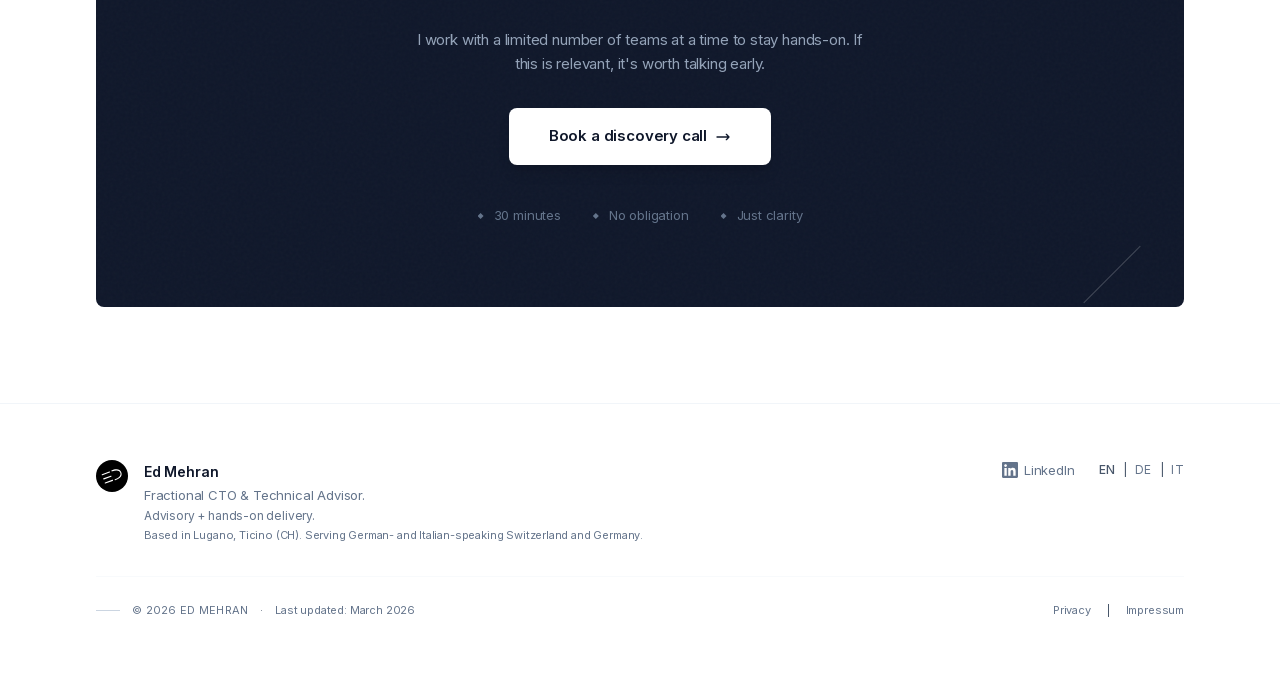
==== commit 2f26ba33: "Move GEO Audit section below Why Me, remove from nav" ====
--- a/index.html
+++ b/index.html
@@ -374,7 +374,6 @@
                     <!-- Desktop Nav -->
                     <div class="hidden md:flex items-center space-x-8">
                         <a href="#services" class="nav-link">Services</a>
-                        <a href="#geo-audit" class="nav-link">GEO Audit</a>
                         <a href="#background" class="nav-link">About</a>
                         <a href="#faq" class="nav-link">FAQ</a>
                     </div>
@@ -414,7 +413,6 @@
                 <div x-show="mobileMenuOpen" x-cloak x-transition:enter="transition ease-out duration-200" x-transition:enter-start="opacity-0 -translate-y-2" x-transition:enter-end="opacity-100 translate-y-0" x-transition:leave="transition ease-in duration-150" x-transition:leave-start="opacity-100 translate-y-0" x-transition:leave-end="opacity-0 -translate-y-2" class="md:hidden mobile-menu">
                     <div class="flex flex-col space-y-1">
                         <a href="#services" @click="mobileMenuOpen = false">Services</a>
-                        <a href="#geo-audit" @click="mobileMenuOpen = false">GEO Audit</a>
                         <a href="#background" @click="mobileMenuOpen = false">About</a>
                         <a href="#faq" @click="mobileMenuOpen = false">FAQ</a>
                         <div class="pt-2 mt-2 border-t border-slate-100">
@@ -434,6 +432,10 @@
                         <div class="max-w-xl lg:max-w-none">
                             <div class="hero-eyebrow mb-6">
                                 <p class="text-eyebrow">Ed Mehran — Fractional CTO & Technical Advisor</p>
+                            </div>
+
+                            <div class="hero-photo-mobile flex lg:hidden mb-5">
+                                <img src="./assets/images/ed-mehran.png" alt="Ed Mehran" loading="eager"/>
                             </div>
 
                             <h1 class="text-display mb-5 text-balance">Fractional CTO for product launches, rebuilds, and AI adoption.</h1>
@@ -552,12 +554,116 @@
                 </div>
             </section>
 
+            <!-- Ways to Work with Me -->
+            <section id="engagement" class="section section-divided">
+                <div class="container-wide">
+                    <div class="max-w-lg mb-10">
+                        <p class="text-eyebrow mb-2">Ways to Work with Me</p>
+                        <h2 class="text-h2 mb-3">A clear way to start</h2>
+                        <p class="text-body">If you want senior technical judgment with hands-on execution, start with one of these focused engagement options. Each one is designed to create clarity fast and reduce wasted time.</p>
+                    </div>
+
+                    <div class="engage-grid">
+                        <div class="engage-card">
+                            <h3 class="text-h3 mb-2">Technical & AI Assessment</h3>
+                            <p class="text-body mb-3">A fixed-scope engagement to understand where your product or processes stand today, where AI adds real value, and what to do next.</p>
+                            <p class="engage-ideal"><strong>Ideal for:</strong> SMEs and teams needing clarity before investing in implementation.</p>
+                            <a href="#contact" class="link-arrow mt-4">
+                                Start with an assessment
+                                <svg fill="none" stroke="currentColor" viewBox="0 0 24 24"><path stroke-linecap="round" stroke-linejoin="round" stroke-width="2" d="M17 8l4 4m0 0l-4 4m4-4H3"/></svg>
+                            </a>
+                        </div>
+
+                        <div class="engage-card engage-card--mid">
+                            <h3 class="text-h3 mb-2">AI Enablement Sprint</h3>
+                            <p class="text-body mb-3">A time-boxed sprint to help your team adopt AI and automation in real workflows, with practical coaching and tooling setup.</p>
+                            <p class="engage-ideal"><strong>Ideal for:</strong> Teams that want measurable adoption, not experiments.</p>
+                            <a href="#contact" class="link-arrow mt-4">
+                                Run an enablement sprint
+                                <svg fill="none" stroke="currentColor" viewBox="0 0 24 24"><path stroke-linecap="round" stroke-linejoin="round" stroke-width="2" d="M17 8l4 4m0 0l-4 4m4-4H3"/></svg>
+                            </a>
+                        </div>
+
+                        <div class="engage-card engage-card--deep">
+                            <h3 class="text-h3 mb-2">Fractional CTO / AI Transformation Lead</h3>
+                            <p class="text-body mb-3">Ongoing leadership to guide technical direction, prioritize the right work, and support implementation without hiring full-time.</p>
+                            <p class="engage-ideal"><strong>Ideal for:</strong> Founders and innovation teams navigating complexity and change.</p>
+                            <a href="#contact" class="link-arrow mt-4">
+                                Discuss a fractional role
+                                <svg fill="none" stroke="currentColor" viewBox="0 0 24 24"><path stroke-linecap="round" stroke-linejoin="round" stroke-width="2" d="M17 8l4 4m0 0l-4 4m4-4H3"/></svg>
+                            </a>
+                        </div>
+                    </div>
+                </div>
+            </section>
+
+            <!-- Mid-page CTA -->
+            <div class="section-divided" style="padding: 2.5rem 0;">
+                <div class="container-wide text-center">
+                    <a href="https://meetings-eu1.hubspot.com/ed-mehran1" class="link-arrow" style="justify-content: center;">
+                        Ready to start? Book a discovery call
+                        <svg fill="none" stroke="currentColor" viewBox="0 0 24 24"><path stroke-linecap="round" stroke-linejoin="round" stroke-width="2" d="M17 8l4 4m0 0l-4 4m4-4H3"/></svg>
+                    </a>
+                </div>
+            </div>
+
+            <!-- How I Work -->
+            <section id="how-i-work" class="section section-divided">
+                <div class="container-wide">
+                    <div class="max-w-lg mb-10">
+                        <p class="text-eyebrow mb-2">Process</p>
+                        <h2 class="text-h2">How I work</h2>
+                    </div>
+
+                    <div class="process-grid mb-10">
+                        <div class="process-step">
+                            <p class="process-number">1</p>
+                            <p class="process-text">Understand the problem, context, and constraints</p>
+                        </div>
+                        <div class="process-step">
+                            <p class="process-number">2</p>
+                            <p class="process-text">Define the right technical and product approach</p>
+                        </div>
+                        <div class="process-step">
+                            <p class="process-number">3</p>
+                            <p class="process-text">Execute hands-on or guide execution with focus and clarity</p>
+                        </div>
+                        <div class="process-step">
+                            <p class="process-number">4</p>
+                            <p class="process-text">Review, refine, and move forward</p>
+                        </div>
+                    </div>
+
+                    <div class="flex items-center gap-4">
+                        <span class="divider-accent"></span>
+                        <p class="text-body font-medium text-slate-900">Clear process. No unnecessary complexity.</p>
+                    </div>
+                </div>
+            </section>
+
+            <!-- Why Me -->
+            <section id="why-me" class="section section-divided">
+                <div class="container-wide">
+                    <div class="max-w-lg">
+                        <p class="text-eyebrow mb-2">Why me</p>
+                        <h2 class="text-h2 mb-8">Why work with me</h2>
+
+                        <blockquote class="pull-quote mb-6">I'm not just a developer.</blockquote>
+
+                        <div class="space-y-4 text-body-lg">
+                            <p>I've built products as a founder, led teams, raised funding, and made real decisions under pressure, often with limited time and budget. I know where clarity matters because I've experienced firsthand what happens when it's missing.</p>
+                            <p>Today, I bring that perspective into every engagement, combining senior technical judgment with hands-on execution to help teams move forward with confidence.</p>
+                        </div>
+                    </div>
+                </div>
+            </section>
+
             <!-- Entry Offer: GEO Audit -->
             <section id="geo-audit" class="section" x-data="{ open: false }">
                 <div class="container-wide">
                     <div class="geo-audit-grid">
                         <div>
-                            <p class="text-eyebrow mb-2">Start here</p>
+                            <p class="text-eyebrow mb-2">Standalone engagement</p>
                             <h2 class="text-h2 mb-1">SEO + AI Discoverability Audit (GEO)</h2>
                             <p class="geo-subtitle">Generative Engine Optimization</p>
                             <p class="geo-hook">Get referenced by ChatGPT, Gemini, Claude, Perplexity</p>
@@ -629,110 +735,6 @@
                 </div>
             </section>
 
-            <!-- Ways to Work with Me -->
-            <section id="engagement" class="section section-divided">
-                <div class="container-wide">
-                    <div class="max-w-lg mb-10">
-                        <p class="text-eyebrow mb-2">Ways to Work with Me</p>
-                        <h2 class="text-h2 mb-3">A clear way to start</h2>
-                        <p class="text-body">If you want senior technical judgment with hands-on execution, start with one of these focused engagement options. Each one is designed to create clarity fast and reduce wasted time.</p>
-                    </div>
-
-                    <div class="engage-grid">
-                        <div class="engage-card">
-                            <h3 class="text-h3 mb-2">Technical & AI Assessment</h3>
-                            <p class="text-body mb-3">A fixed-scope engagement to understand where your product or processes stand today, where AI adds real value, and what to do next.</p>
-                            <p class="engage-ideal"><strong>Ideal for:</strong> SMEs and teams needing clarity before investing in implementation.</p>
-                            <a href="#contact" class="link-arrow mt-4">
-                                Start with an assessment
-                                <svg fill="none" stroke="currentColor" viewBox="0 0 24 24"><path stroke-linecap="round" stroke-linejoin="round" stroke-width="2" d="M17 8l4 4m0 0l-4 4m4-4H3"/></svg>
-                            </a>
-                        </div>
-
-                        <div class="engage-card engage-card--mid">
-                            <h3 class="text-h3 mb-2">AI Enablement Sprint</h3>
-                            <p class="text-body mb-3">A time-boxed sprint to help your team adopt AI and automation in real workflows, with practical coaching and tooling setup.</p>
-                            <p class="engage-ideal"><strong>Ideal for:</strong> Teams that want measurable adoption, not experiments.</p>
-                            <a href="#contact" class="link-arrow mt-4">
-                                Run an enablement sprint
-                                <svg fill="none" stroke="currentColor" viewBox="0 0 24 24"><path stroke-linecap="round" stroke-linejoin="round" stroke-width="2" d="M17 8l4 4m0 0l-4 4m4-4H3"/></svg>
-                            </a>
-                        </div>
-
-                        <div class="engage-card engage-card--deep">
-                            <h3 class="text-h3 mb-2">Fractional CTO / AI Transformation Lead</h3>
-                            <p class="text-body mb-3">Ongoing leadership to guide technical direction, prioritize the right work, and support implementation without hiring full-time.</p>
-                            <p class="engage-ideal"><strong>Ideal for:</strong> Founders and innovation teams navigating complexity and change.</p>
-                            <a href="#contact" class="link-arrow mt-4">
-                                Discuss a fractional role
-                                <svg fill="none" stroke="currentColor" viewBox="0 0 24 24"><path stroke-linecap="round" stroke-linejoin="round" stroke-width="2" d="M17 8l4 4m0 0l-4 4m4-4H3"/></svg>
-                            </a>
-                        </div>
-                    </div>
-                </div>
-            </section>
-
-            <!-- Mid-page CTA -->
-            <div class="section-divided" style="padding: 2.5rem 0;">
-                <div class="container-wide text-center">
-                    <a href="https://meetings-eu1.hubspot.com/ed-mehran1" class="link-arrow" style="justify-content: center;">
-                        Ready to start? Book a discovery call
-                        <svg fill="none" stroke="currentColor" viewBox="0 0 24 24"><path stroke-linecap="round" stroke-linejoin="round" stroke-width="2" d="M17 8l4 4m0 0l-4 4m4-4H3"/></svg>
-                    </a>
-                </div>
-            </div>
-
-            <!-- How I Work -->
-            <section id="how-i-work" class="section section-divided">
-                <div class="container-wide">
-                    <div class="max-w-lg mb-10">
-                        <p class="text-eyebrow mb-2">Process</p>
-                        <h2 class="text-h2">How I work</h2>
-                    </div>
-
-                    <div class="process-grid mb-10">
-                        <div class="process-step">
-                            <p class="process-number">1</p>
-                            <p class="process-text">Understand the problem, context, and constraints</p>
-                        </div>
-                        <div class="process-step">
-                            <p class="process-number">2</p>
-                            <p class="process-text">Define the right technical and product approach</p>
-                        </div>
-                        <div class="process-step">
-                            <p class="process-number">3</p>
-                            <p class="process-text">Execute hands-on or guide execution with focus and clarity</p>
-                        </div>
-                        <div class="process-step">
-                            <p class="process-number">4</p>
-                            <p class="process-text">Review, refine, and move forward</p>
-                        </div>
-                    </div>
-
-                    <div class="flex items-center gap-4">
-                        <span class="divider-accent"></span>
-                        <p class="text-body font-medium text-slate-900">Clear process. No unnecessary complexity.</p>
-                    </div>
-                </div>
-            </section>
-
-            <!-- Why Me -->
-            <section id="why-me" class="section section-divided">
-                <div class="container-wide">
-                    <div class="max-w-lg">
-                        <p class="text-eyebrow mb-2">Why me</p>
-                        <h2 class="text-h2 mb-8">Why work with me</h2>
-
-                        <blockquote class="pull-quote mb-6">I'm not just a developer.</blockquote>
-
-                        <div class="space-y-4 text-body-lg">
-                            <p>I've built products as a founder, led teams, raised funding, and made real decisions under pressure, often with limited time and budget. I know where clarity matters because I've experienced firsthand what happens when it's missing.</p>
-                            <p>Today, I bring that perspective into every engagement, combining senior technical judgment with hands-on execution to help teams move forward with confidence.</p>
-                        </div>
-                    </div>
-                </div>
-            </section>
-
             <!-- Background -->
             <section id="background" class="section section-divided">
                 <div class="container-wide">
--- a/assets/css/style.css
+++ b/assets/css/style.css
@@ -1237,6 +1237,14 @@
     width: 100%;
 }
 
+.hero-photo-mobile img {
+    width: 7.5rem;
+    height: 7.5rem;
+    border-radius: 9999px;
+    object-fit: cover;
+    border: 2px solid rgb(241 245 249);
+}
+
 .hero-photo-frame {
     position: relative;
 }
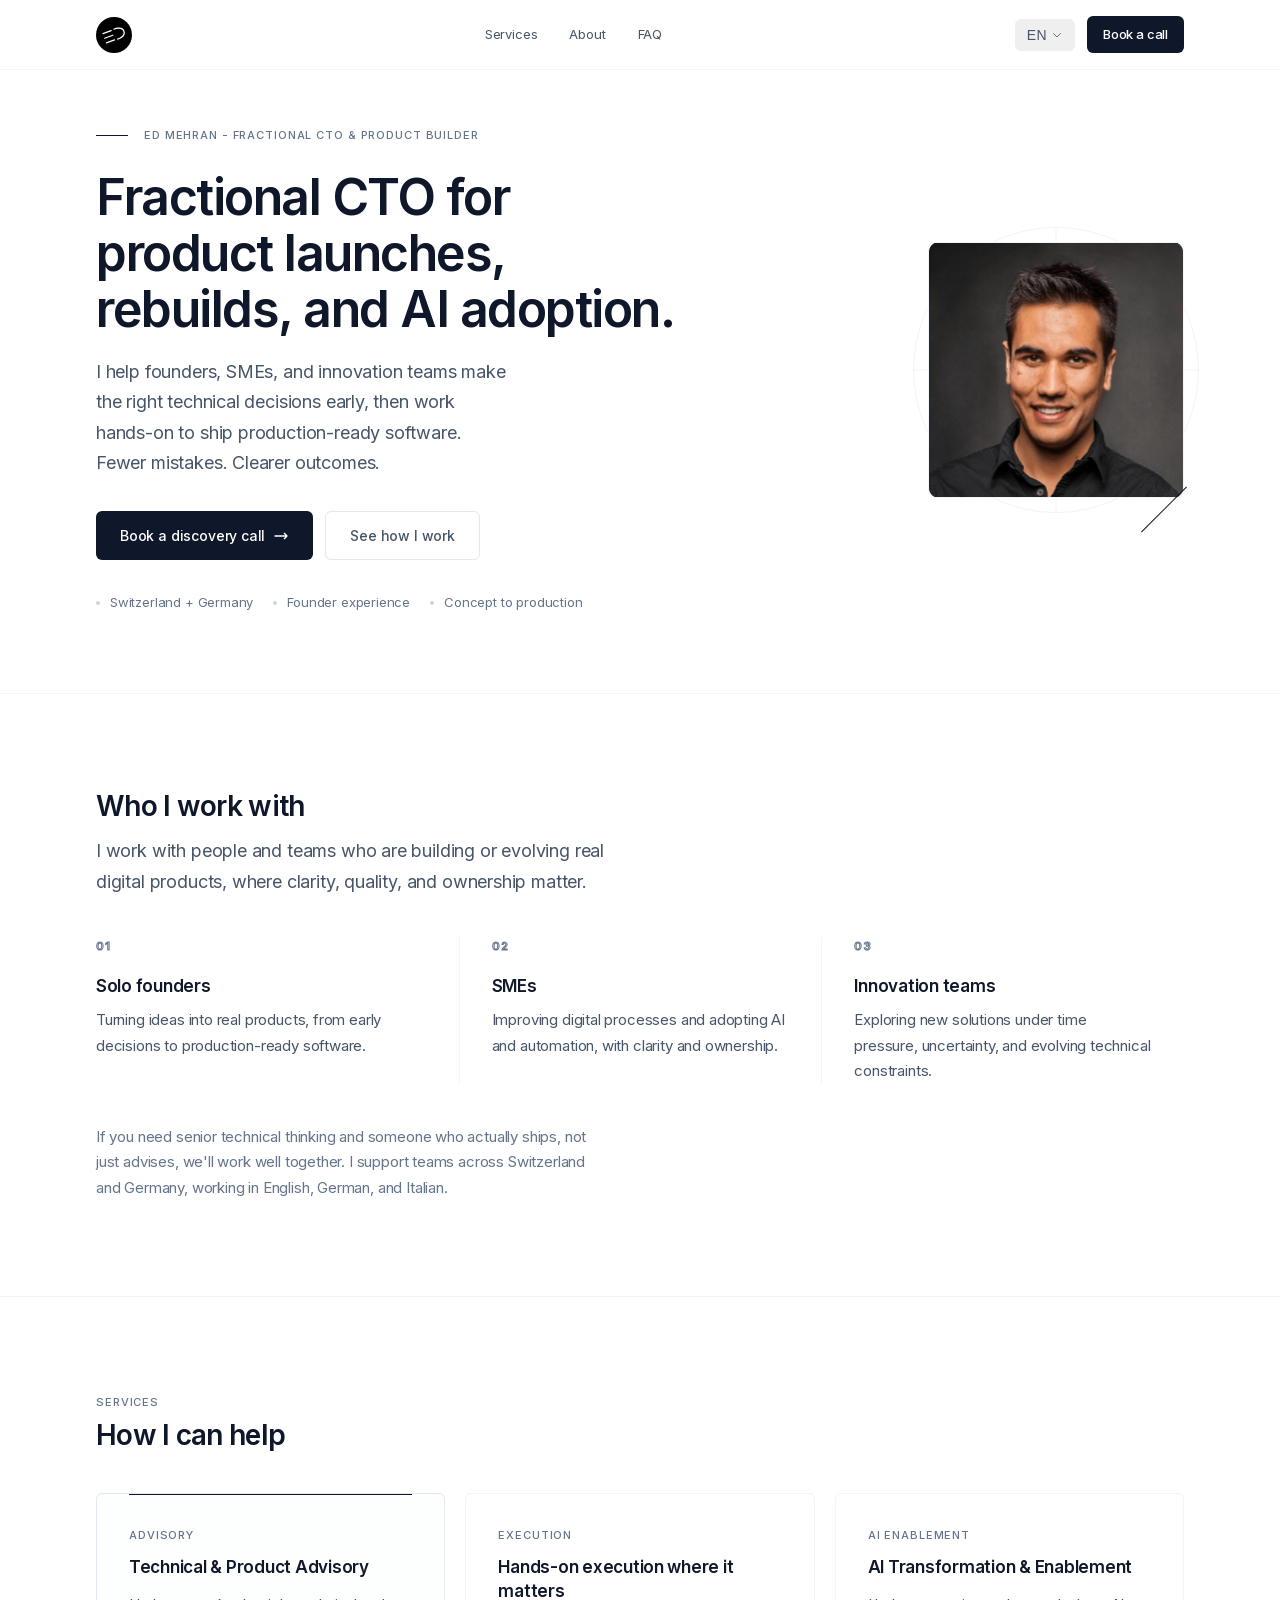
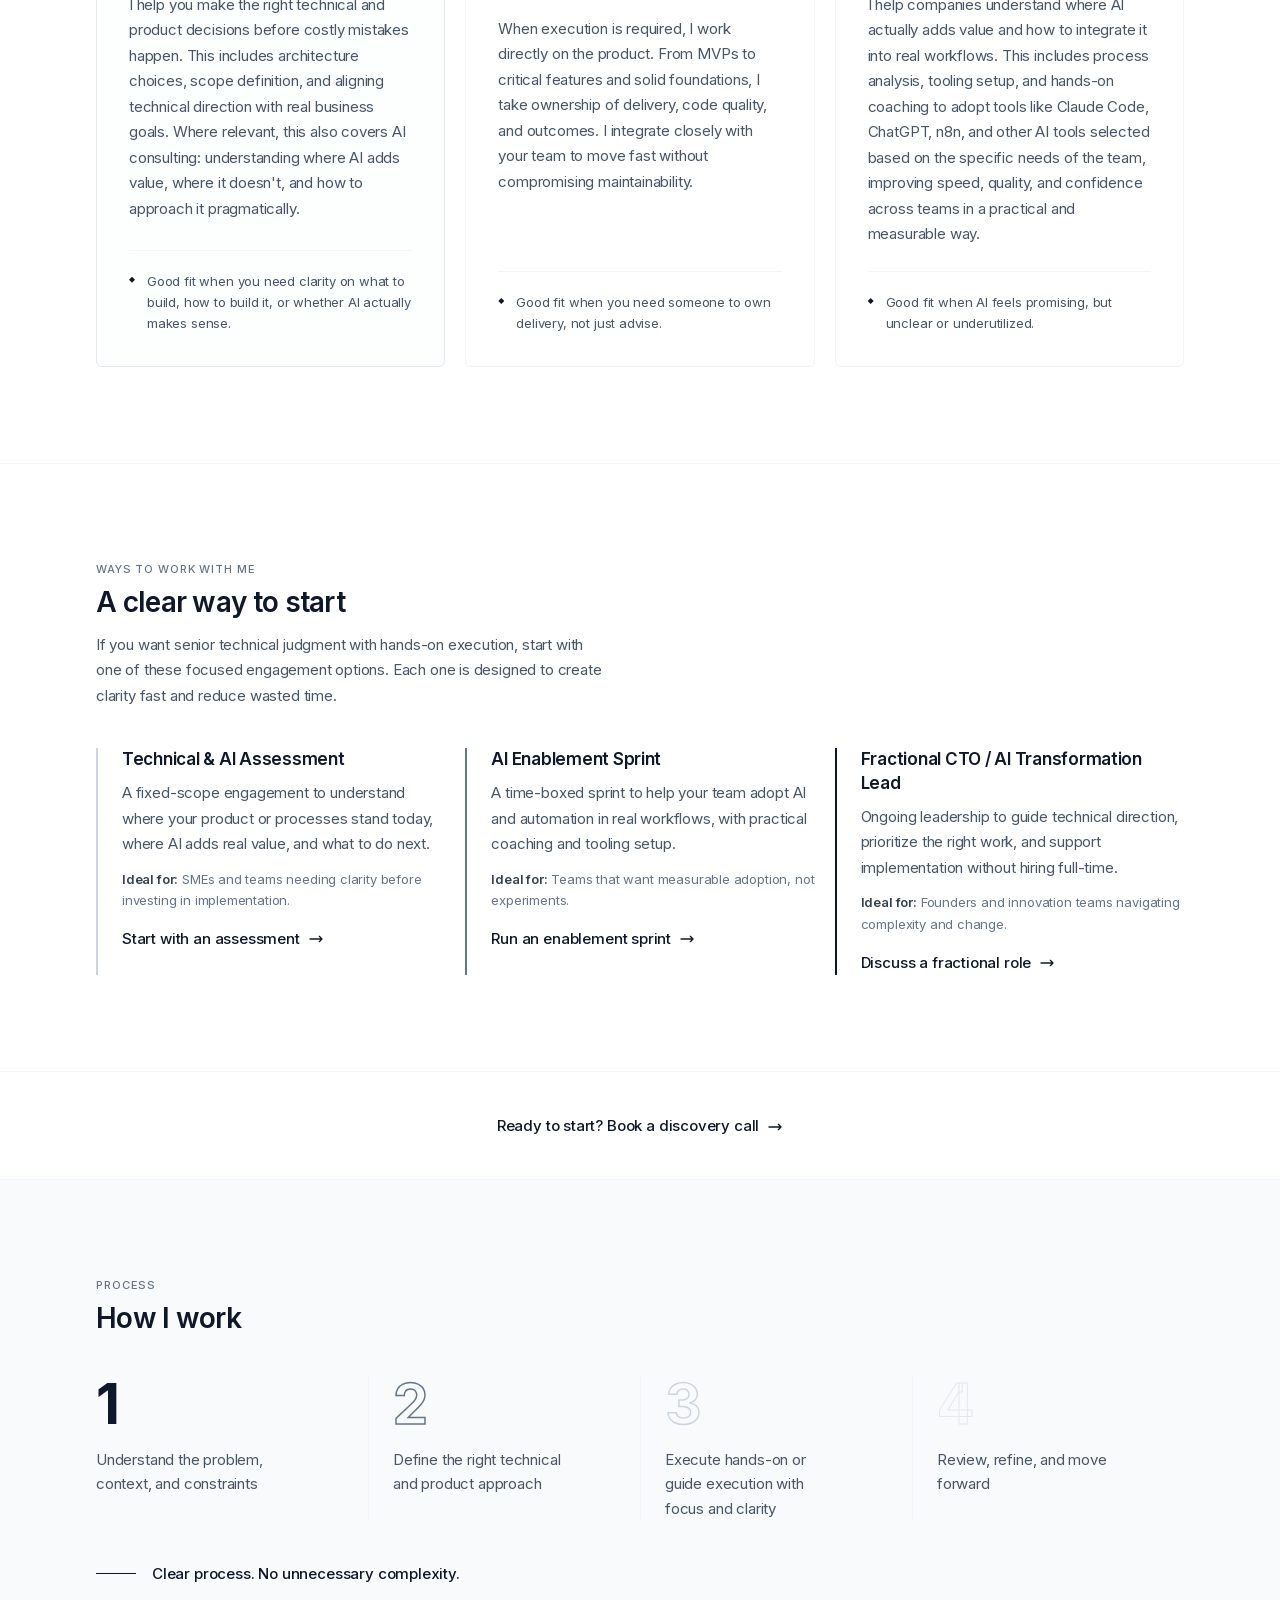
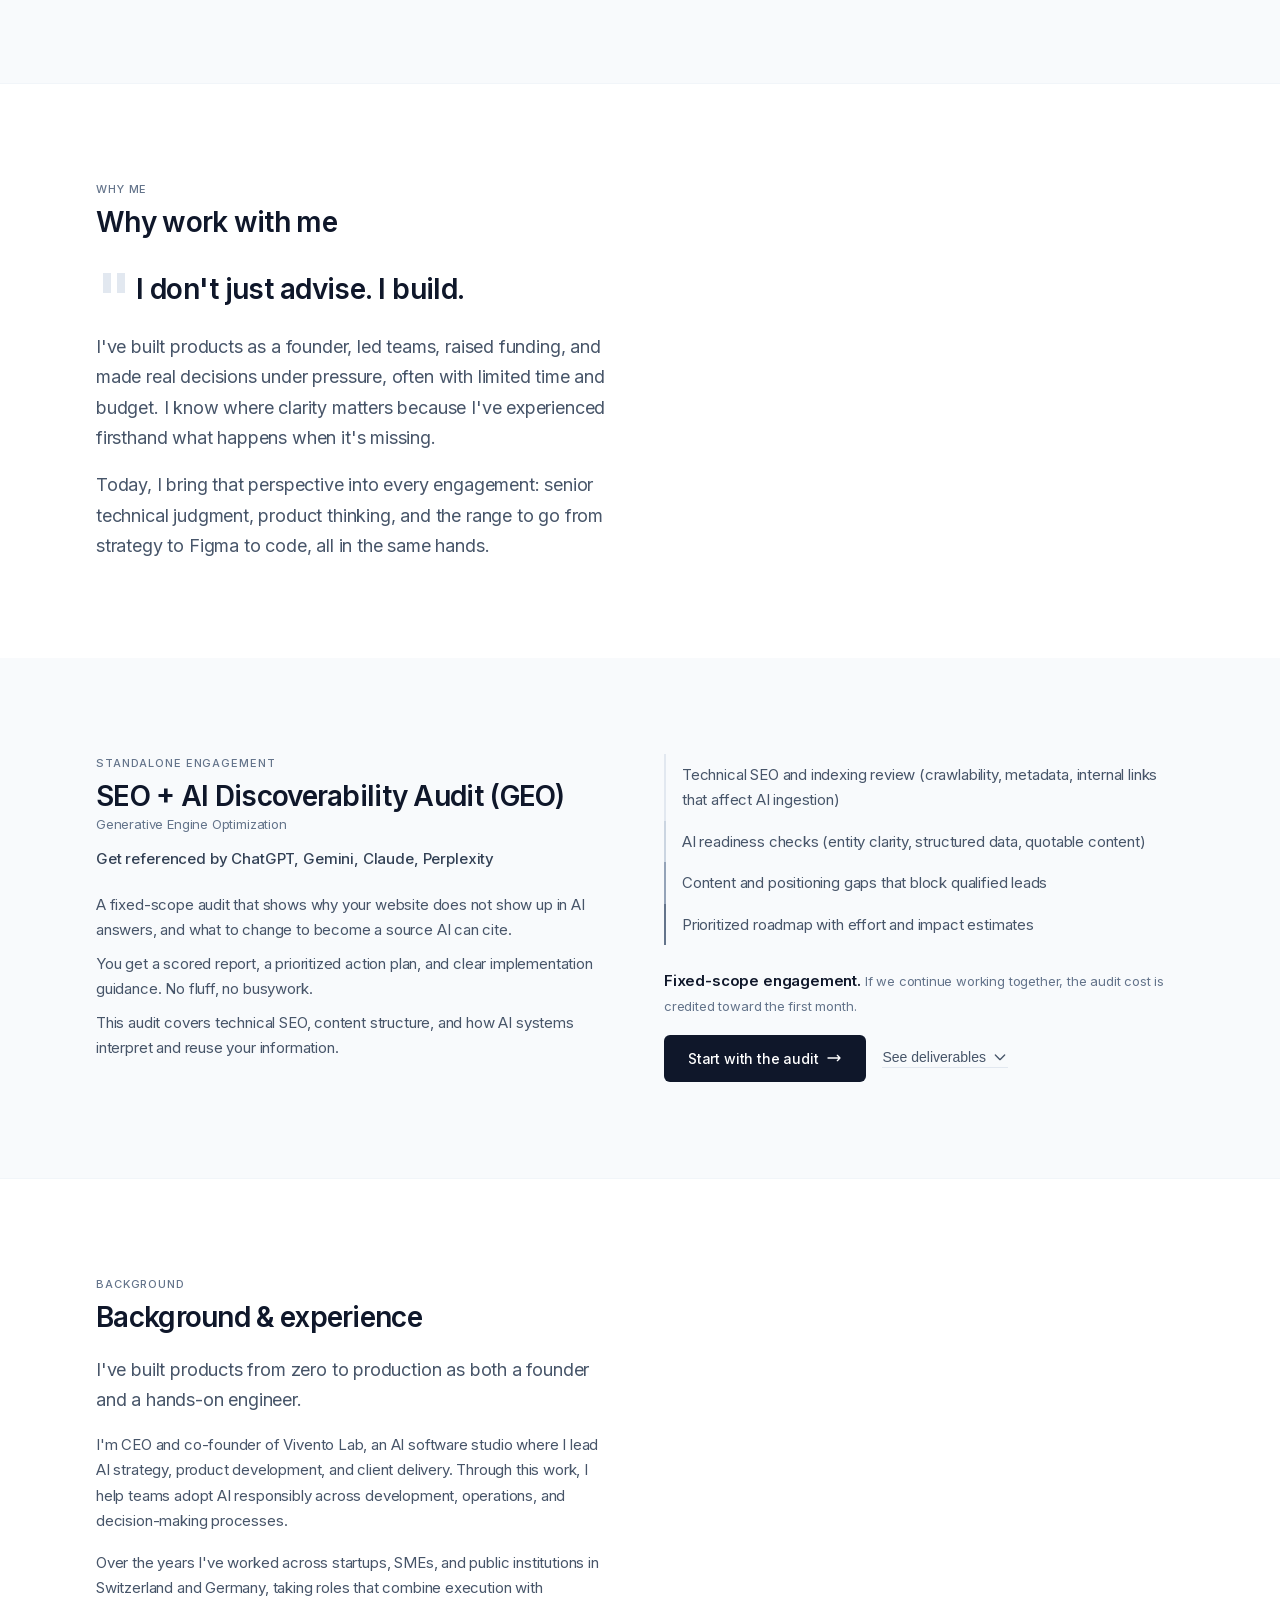
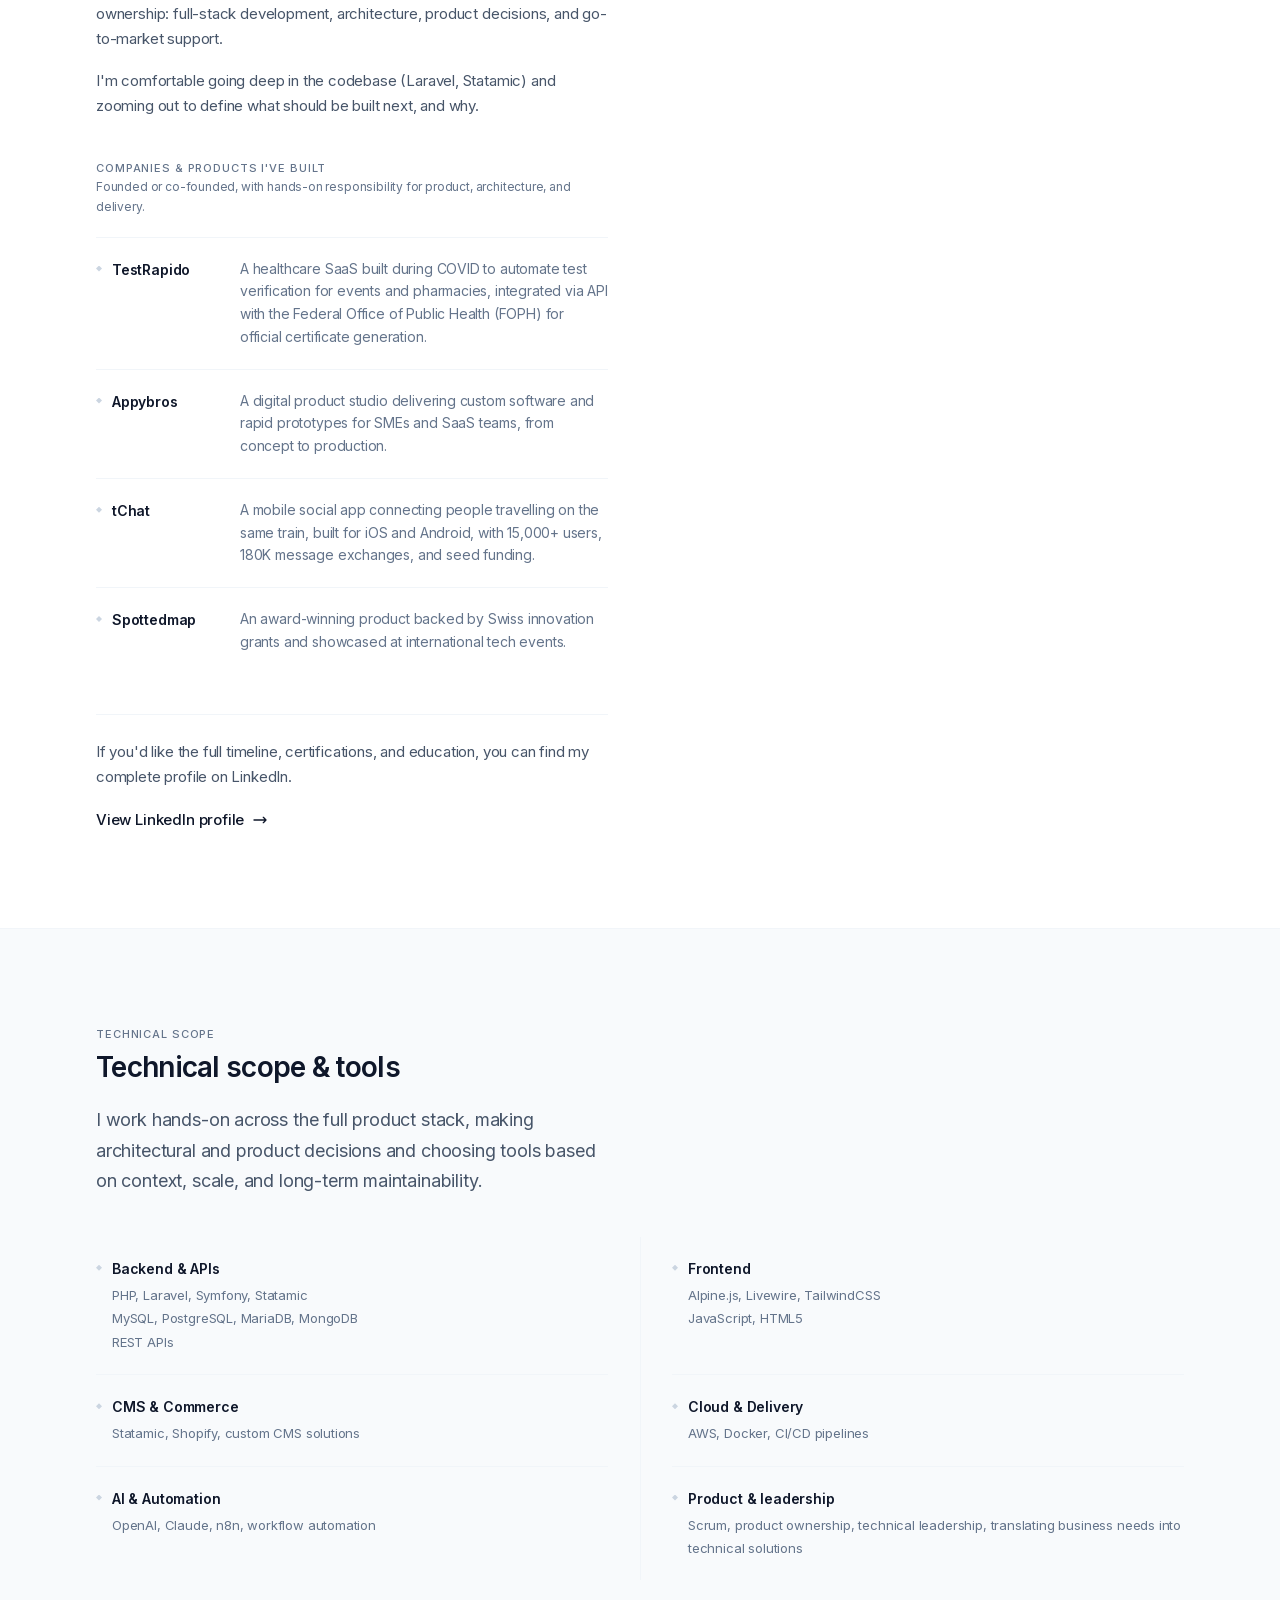
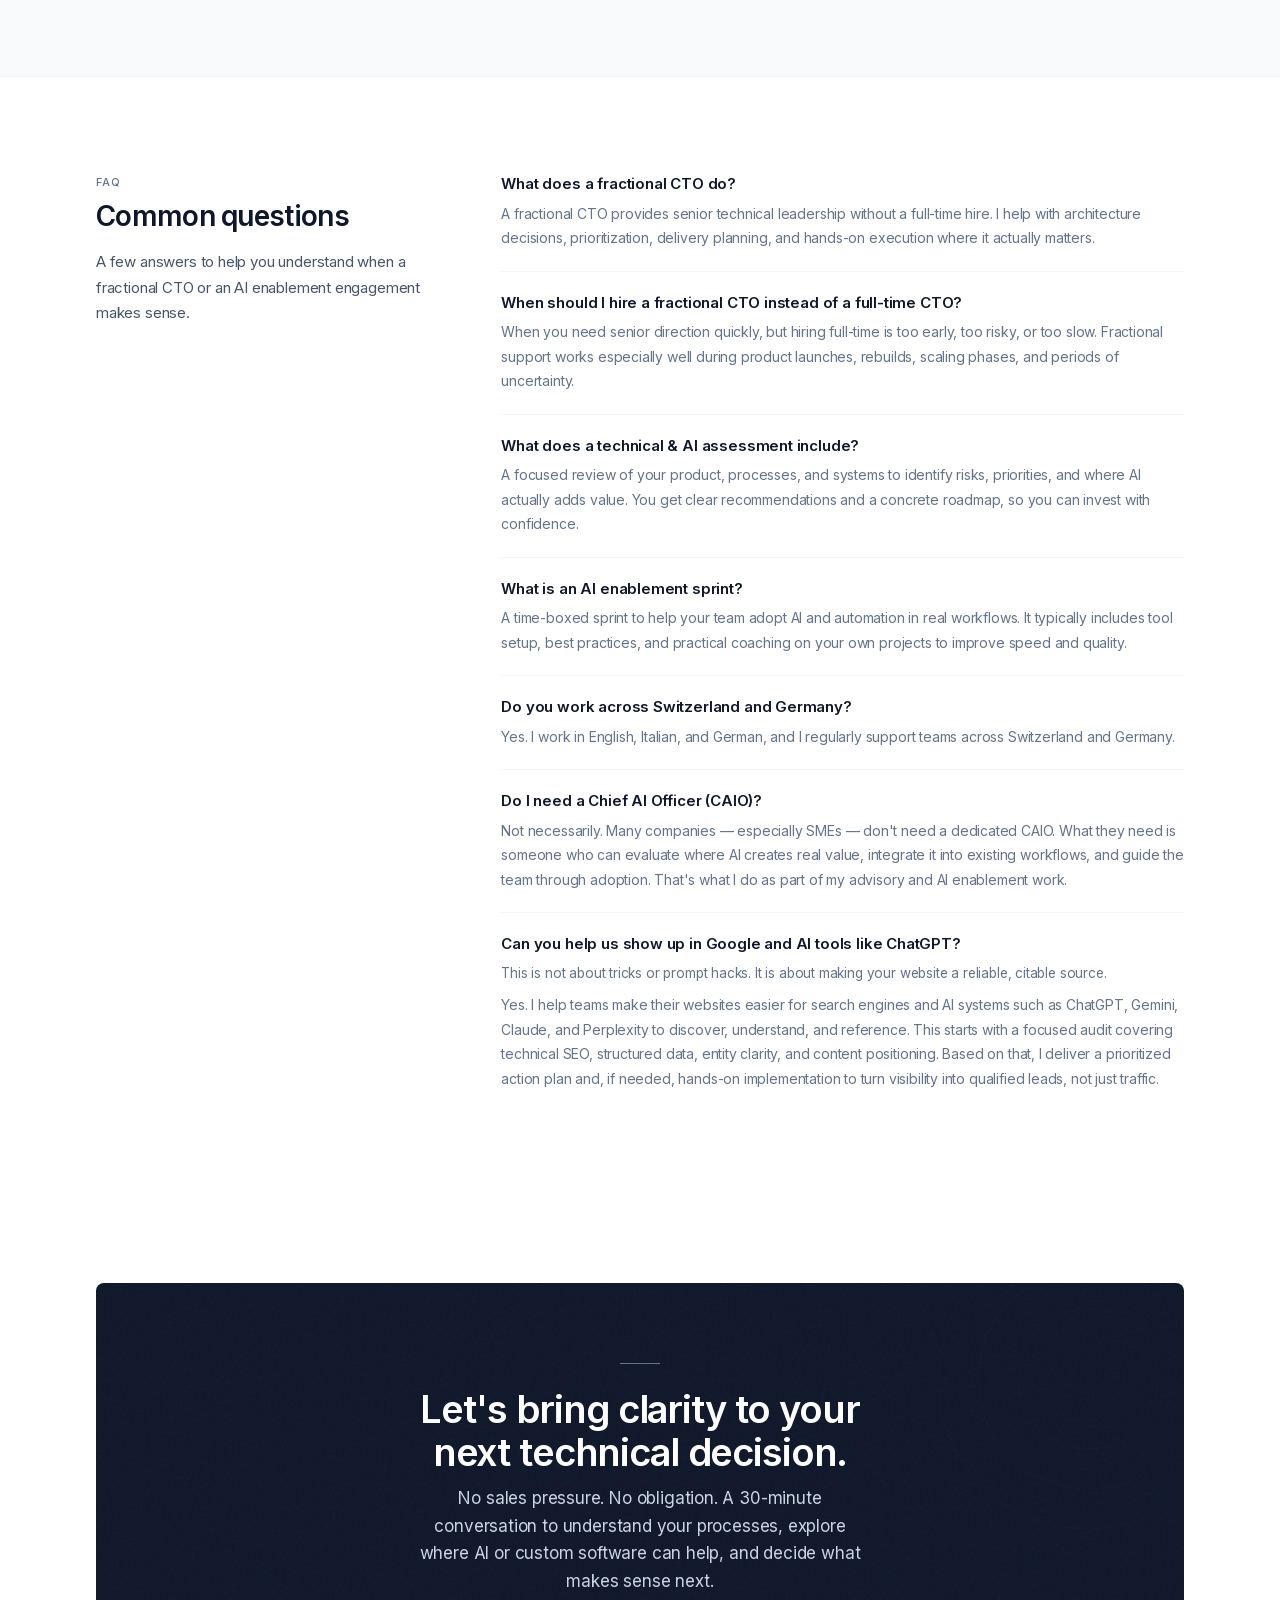
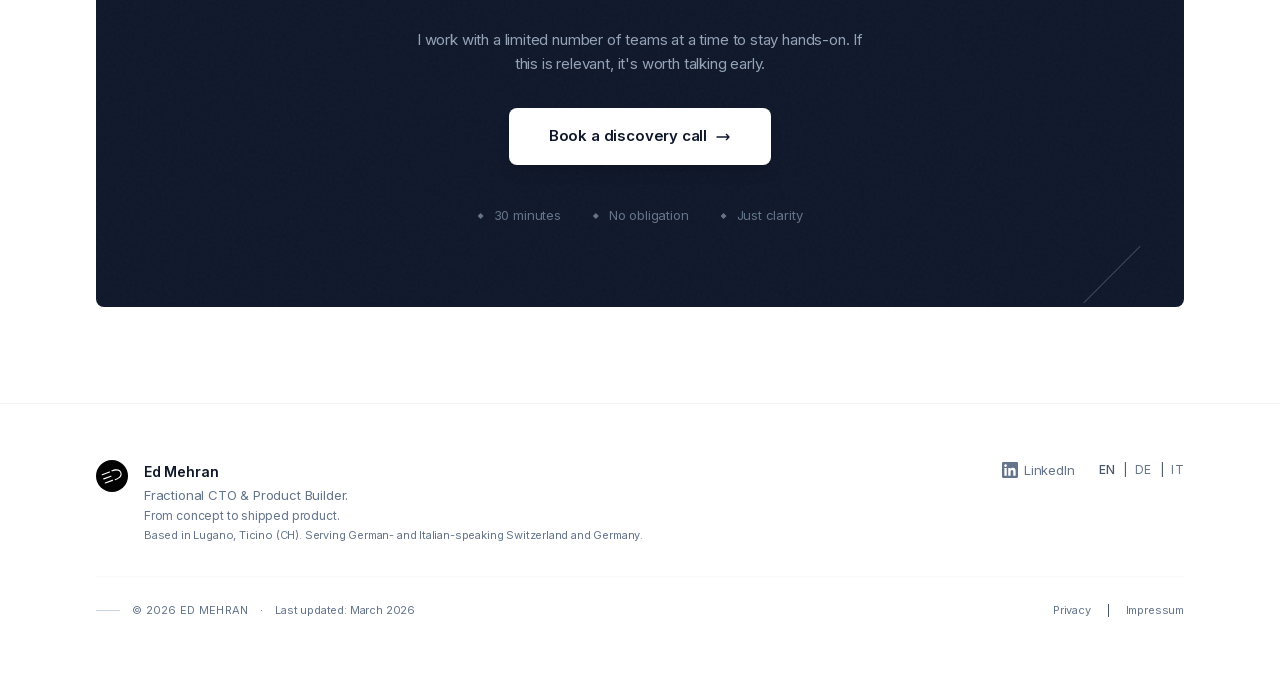
==== commit 165e607f: "Update office address" ====
--- a/index.html
+++ b/index.html
@@ -20,12 +20,12 @@
     <!-- Open Graph / Facebook -->
     <meta property="og:type" content="website"/>
     <meta property="og:url" content="https://edmehran.com/"/>
-    <meta property="og:title" content="Ed Mehran | Technical Advisor & Hands-on CTO"/>
-    <meta property="og:description" content="I help founders make the right technical decisions early, then ship production-ready software. Advisory + execution."/>
+    <meta property="og:title" content="Ed Mehran | Fractional CTO & Product Builder"/>
+    <meta property="og:description" content="I help founders make the right technical decisions early, then ship production-ready software. From concept to shipped product."/>
     <meta property="og:image" content="https://edmehran.com/assets/images/og-image.png"/>
     <meta property="og:image:width" content="1200"/>
     <meta property="og:image:height" content="630"/>
-    <meta property="og:image:alt" content="Ed Mehran - Technical Advisor for Startups"/>
+    <meta property="og:image:alt" content="Ed Mehran - Fractional CTO & Product Builder"/>
     <meta property="og:site_name" content="Ed Mehran"/>
     <meta property="og:locale" content="en_US"/>
     <meta property="og:locale:alternate" content="de_CH"/>
@@ -34,10 +34,10 @@
     <!-- Twitter -->
     <meta name="twitter:card" content="summary_large_image"/>
     <meta name="twitter:url" content="https://edmehran.com/"/>
-    <meta name="twitter:title" content="Ed Mehran | Technical Advisor & Hands-on CTO"/>
-    <meta name="twitter:description" content="I help founders make the right technical decisions early, then ship production-ready software. Advisory + execution."/>
+    <meta name="twitter:title" content="Ed Mehran | Fractional CTO & Product Builder"/>
+    <meta name="twitter:description" content="I help founders make the right technical decisions early, then ship production-ready software. From concept to shipped product."/>
     <meta name="twitter:image" content="https://edmehran.com/assets/images/og-image.png"/>
-    <meta name="twitter:image:alt" content="Ed Mehran - Technical Advisor for Startups"/>
+    <meta name="twitter:image:alt" content="Ed Mehran - Fractional CTO & Product Builder"/>
 
     <!-- Favicon -->
     <link rel="apple-touch-icon" sizes="180x180" href="./assets/favicon/apple-touch-icon.png">
@@ -67,7 +67,7 @@
           "name": "Ed Mehran",
           "url": "https://edmehran.com/",
           "image": "https://edmehran.com/assets/images/ed-mehran.png",
-          "jobTitle": "Fractional CTO & Technical Advisor",
+          "jobTitle": "Fractional CTO, Technical Advisor & Product Builder",
           "description": "Independent fractional CTO and technical advisor based in Lugano, Switzerland. I help founders, SMEs, and innovation teams make early technical decisions and deliver production-ready software, including AI transformation and enablement.",
           "hasOccupation": {
             "@type": "Occupation",
@@ -431,7 +431,7 @@
                         <!-- Content -->
                         <div class="max-w-xl lg:max-w-none">
                             <div class="hero-eyebrow mb-6">
-                                <p class="text-eyebrow">Ed Mehran — Fractional CTO & Technical Advisor</p>
+                                <p class="text-eyebrow">Ed Mehran - Fractional CTO & Product Builder</p>
                             </div>
 
                             <div class="hero-photo-mobile flex lg:hidden mb-5">
@@ -455,7 +455,7 @@
                             <div class="flex flex-wrap gap-x-5 gap-y-2">
                                 <span class="signal-chip">Switzerland + Germany</span>
                                 <span class="signal-chip">Founder experience</span>
-                                <span class="signal-chip">Advisory + hands-on</span>
+                                <span class="signal-chip">Concept to production</span>
                             </div>
                         </div>
 
@@ -474,7 +474,7 @@
                                     </svg>
                                 </div>
                                 <div class="hero-photo-frame">
-                                    <img src="./assets/images/ed-mehran.png" alt="Ed Mehran - Technical Advisor" loading="eager"/>
+                                    <img src="./assets/images/ed-mehran.png" alt="Ed Mehran - Fractional CTO & Product Builder" loading="eager"/>
                                 </div>
                             </div>
                         </div>
@@ -648,11 +648,11 @@
                         <p class="text-eyebrow mb-2">Why me</p>
                         <h2 class="text-h2 mb-8">Why work with me</h2>
 
-                        <blockquote class="pull-quote mb-6">I'm not just a developer.</blockquote>
+                        <blockquote class="pull-quote mb-6">I don't just advise. I build.</blockquote>
 
                         <div class="space-y-4 text-body-lg">
                             <p>I've built products as a founder, led teams, raised funding, and made real decisions under pressure, often with limited time and budget. I know where clarity matters because I've experienced firsthand what happens when it's missing.</p>
-                            <p>Today, I bring that perspective into every engagement, combining senior technical judgment with hands-on execution to help teams move forward with confidence.</p>
+                            <p>Today, I bring that perspective into every engagement: senior technical judgment, product thinking, and the range to go from strategy to Figma to code, all in the same hands.</p>
                         </div>
                     </div>
                 </div>
@@ -930,8 +930,8 @@
                         </svg>
                         <div>
                             <p class="font-semibold text-slate-900" style="font-size: 0.875rem;">Ed Mehran</p>
-                            <p class="text-slate-500 mt-0.5" style="font-size: 0.8125rem;">Fractional CTO & Technical Advisor.</p>
-                            <p class="text-slate-400" style="font-size: 0.75rem;">Advisory + hands-on delivery.</p>
+                            <p class="text-slate-500 mt-0.5" style="font-size: 0.8125rem;">Fractional CTO & Product Builder.</p>
+                            <p class="text-slate-400" style="font-size: 0.75rem;">From concept to shipped product.</p>
                             <p class="text-slate-400 mt-2" style="font-size: 0.6875rem;">Based in Lugano, Ticino (CH). Serving German- and Italian-speaking Switzerland and Germany.</p>
                         </div>
                     </div>
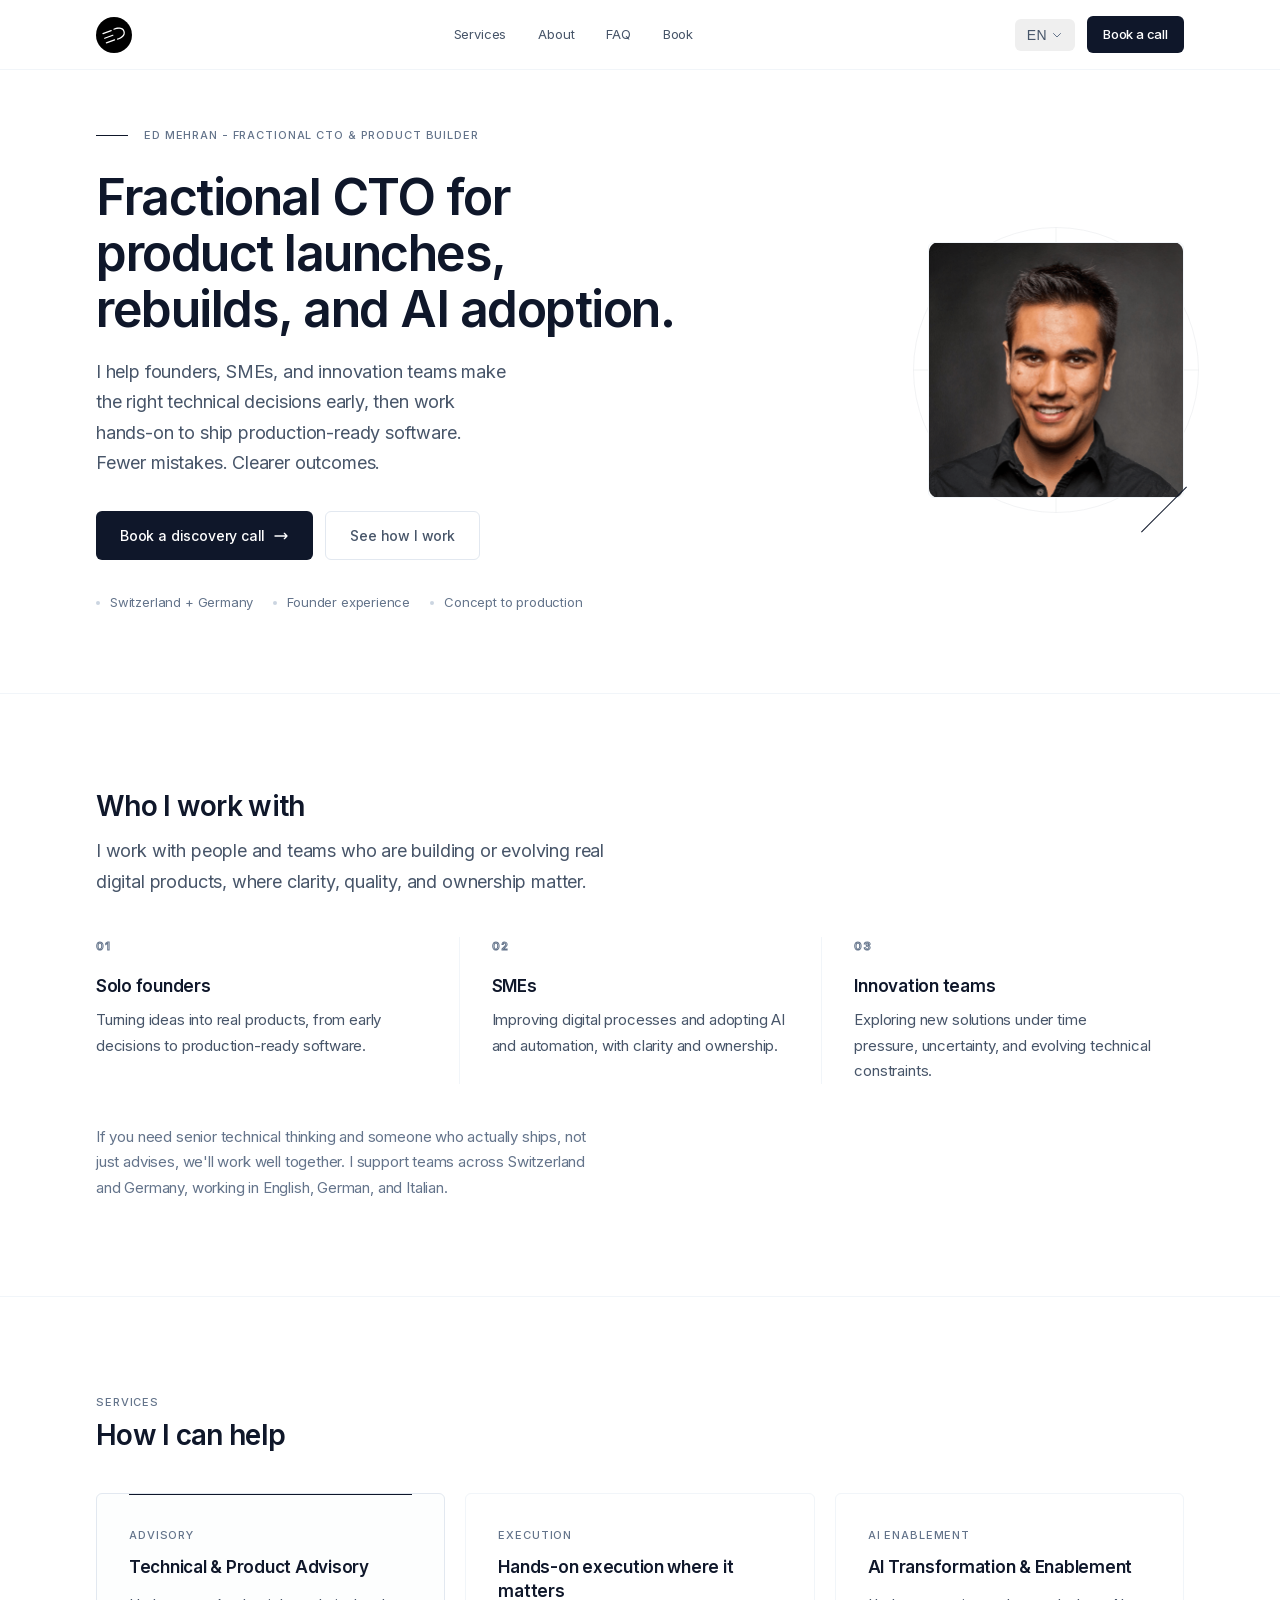
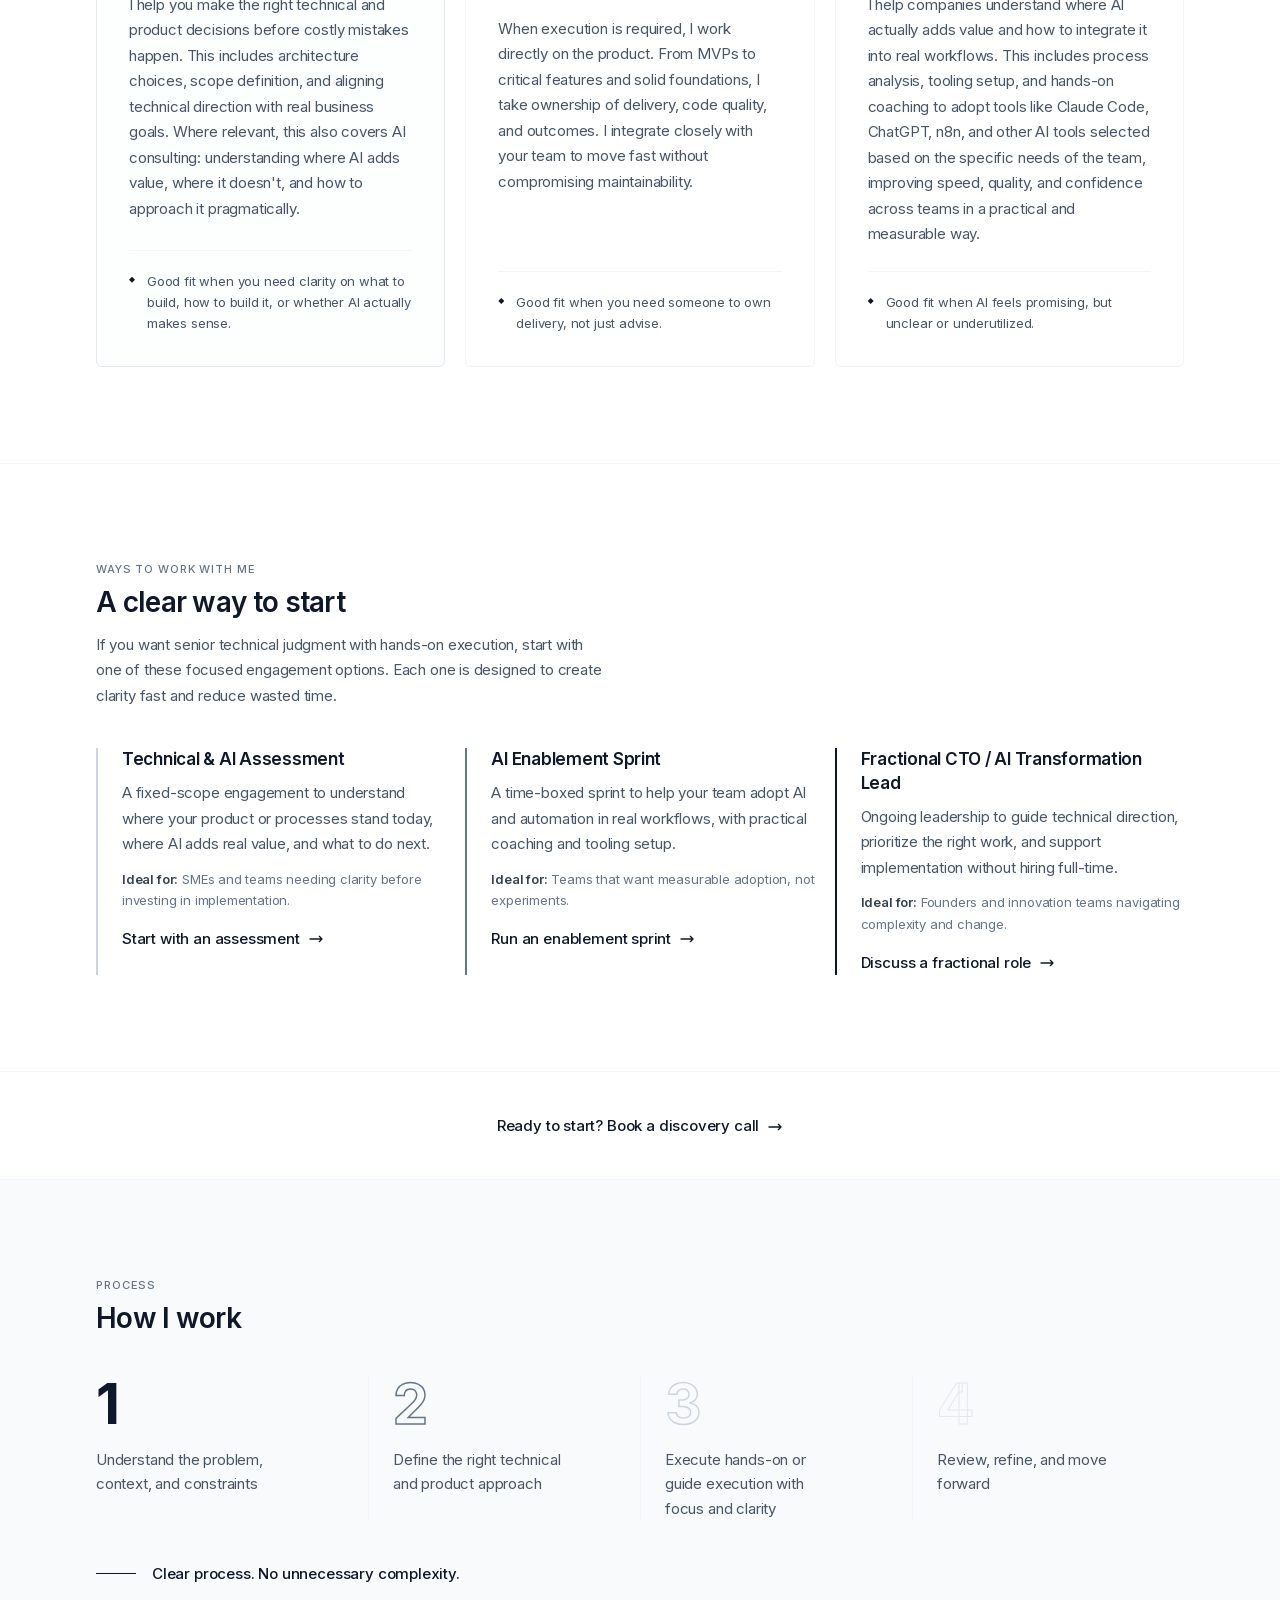
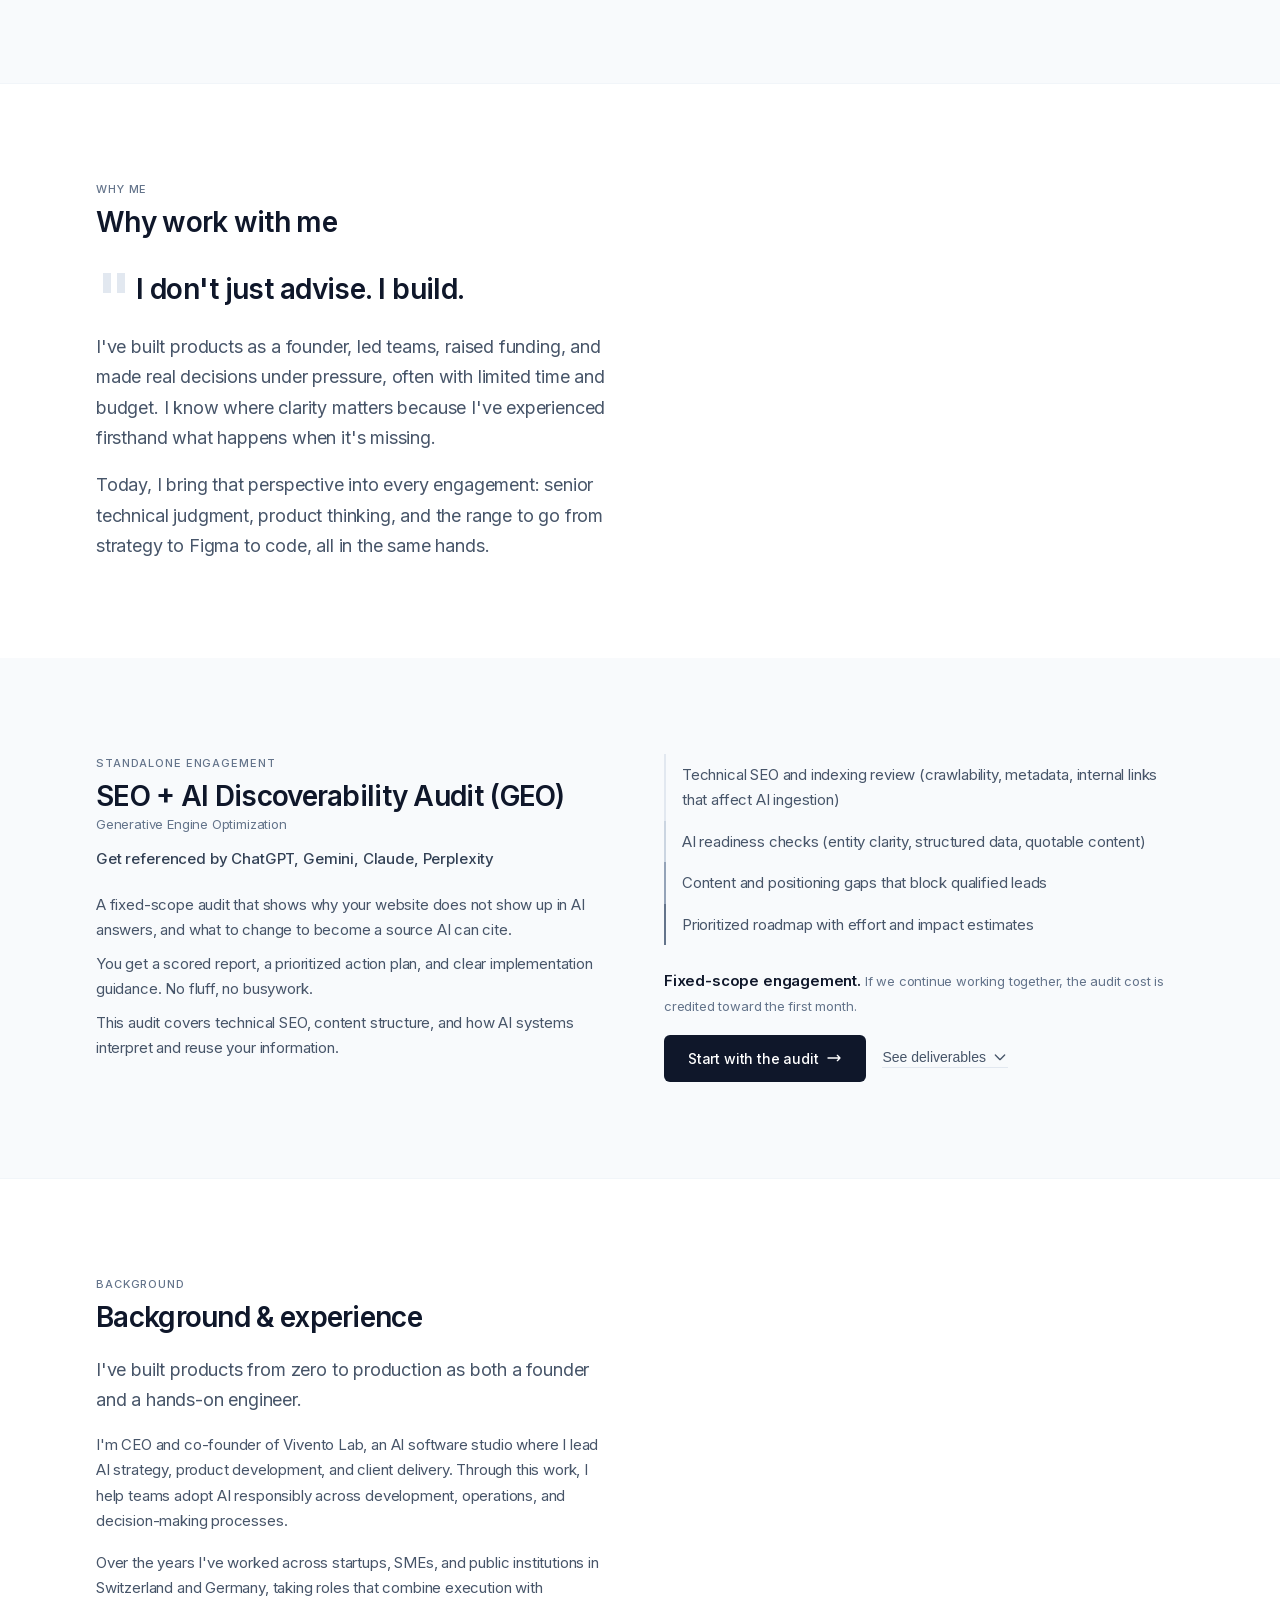
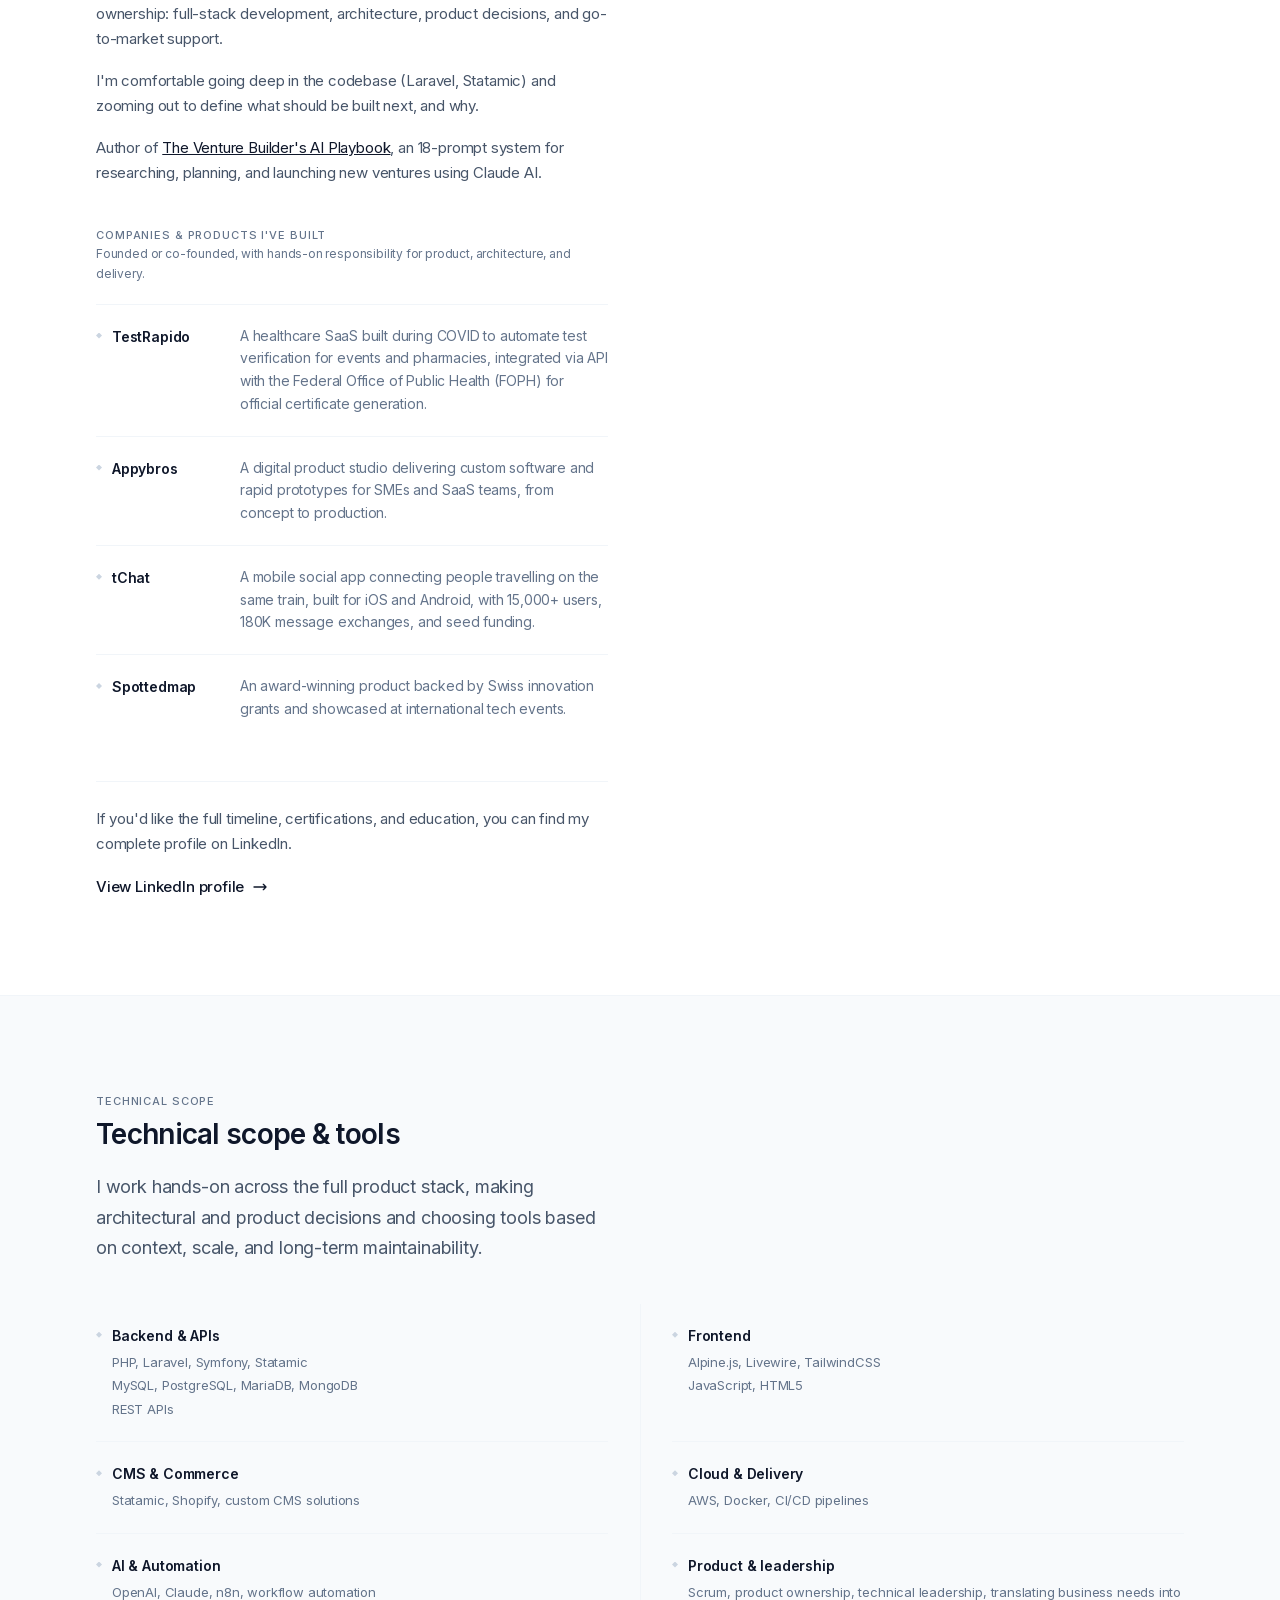
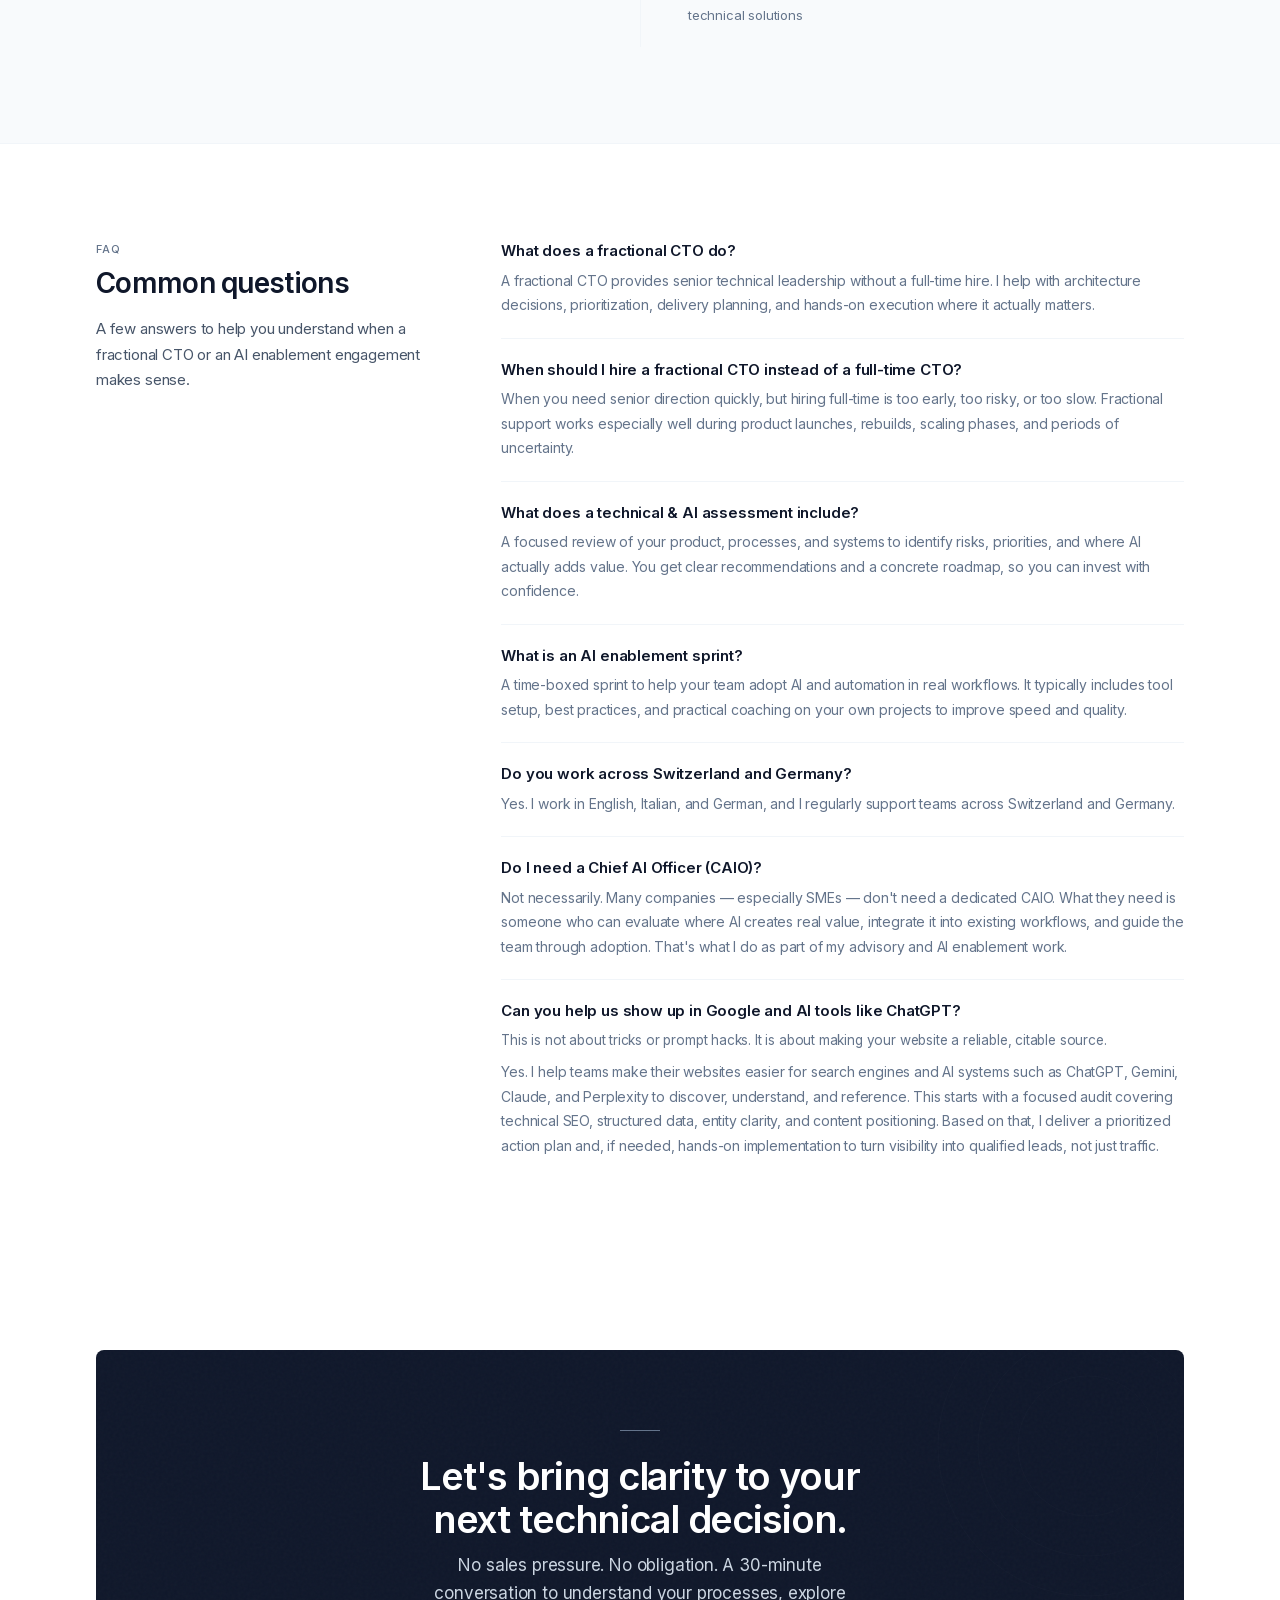
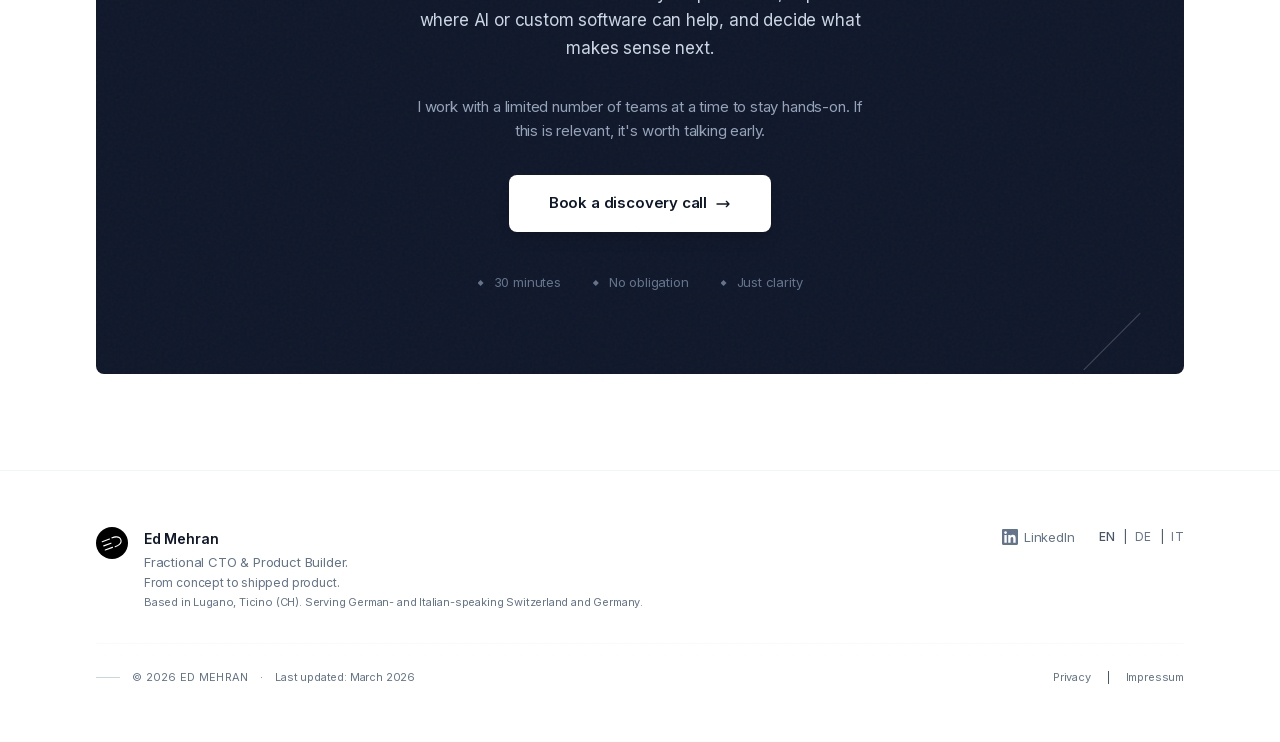
==== commit 41734ebd: "Add multilingual book landing pages with Amazon CTAs, UTM tracking, and GEO-optimized llms files" ====
--- a/index.html
+++ b/index.html
@@ -376,6 +376,7 @@
                         <a href="#services" class="nav-link">Services</a>
                         <a href="#background" class="nav-link">About</a>
                         <a href="#faq" class="nav-link">FAQ</a>
+                        <a href="./ai-playbook" class="nav-link">Book</a>
                     </div>
 
                     <!-- Right Side -->
@@ -415,6 +416,7 @@
                         <a href="#services" @click="mobileMenuOpen = false">Services</a>
                         <a href="#background" @click="mobileMenuOpen = false">About</a>
                         <a href="#faq" @click="mobileMenuOpen = false">FAQ</a>
+                        <a href="./ai-playbook" @click="mobileMenuOpen = false">Book</a>
                         <div class="pt-2 mt-2 border-t border-slate-100">
                             <a href="#contact" @click="mobileMenuOpen = false" class="btn-primary w-full text-center">Book a discovery call</a>
                         </div>
@@ -443,7 +445,7 @@
                             <p class="text-body-lg mb-8" style="max-width: 26rem;">I help founders, SMEs, and innovation teams make the right technical decisions early, then work hands-on to ship production-ready software. Fewer mistakes. Clearer outcomes.</p>
 
                             <div class="flex flex-col sm:flex-row gap-3 mb-8">
-                                <a href="https://meetings-eu1.hubspot.com/ed-mehran1" class="btn-primary">
+                                <a href="https://meetings-eu1.hubspot.com/ed-mehran1?utm_source=edmehran.com&utm_medium=website&utm_campaign=homepage&utm_content=hero" class="btn-primary">
                                     Book a discovery call
                                     <svg class="ml-2 w-4 h-4" fill="none" stroke="currentColor" viewBox="0 0 24 24">
                                         <path stroke-linecap="round" stroke-linejoin="round" stroke-width="2" d="M17 8l4 4m0 0l-4 4m4-4H3"/>
@@ -600,7 +602,7 @@
             <!-- Mid-page CTA -->
             <div class="section-divided" style="padding: 2.5rem 0;">
                 <div class="container-wide text-center">
-                    <a href="https://meetings-eu1.hubspot.com/ed-mehran1" class="link-arrow" style="justify-content: center;">
+                    <a href="https://meetings-eu1.hubspot.com/ed-mehran1?utm_source=edmehran.com&utm_medium=website&utm_campaign=homepage&utm_content=midpage" class="link-arrow" style="justify-content: center;">
                         Ready to start? Book a discovery call
                         <svg fill="none" stroke="currentColor" viewBox="0 0 24 24"><path stroke-linecap="round" stroke-linejoin="round" stroke-width="2" d="M17 8l4 4m0 0l-4 4m4-4H3"/></svg>
                     </a>
@@ -747,6 +749,7 @@
                             <p class="text-body">I'm CEO and co-founder of Vivento Lab, an AI software studio where I lead AI strategy, product development, and client delivery. Through this work, I help teams adopt AI responsibly across development, operations, and decision-making processes.</p>
                             <p class="text-body">Over the years I've worked across startups, SMEs, and public institutions in Switzerland and Germany, taking roles that combine execution with ownership: full-stack development, architecture, product decisions, and go-to-market support.</p>
                             <p class="text-body">I'm comfortable going deep in the codebase (Laravel, Statamic) and zooming out to define what should be built next, and why.</p>
+                            <p class="text-body">Author of <a href="./ai-playbook" style="color: rgb(15 23 42); text-decoration: underline;">The Venture Builder's AI Playbook</a>, an 18-prompt system for researching, planning, and launching new ventures using Claude AI.</p>
                         </div>
 
                         <div class="mb-10">
@@ -889,7 +892,7 @@
                             <p style="font-size: 1.0625rem; color: rgb(203 213 225); margin-bottom: 2rem; line-height: 1.625;">No sales pressure. No obligation. A 30-minute conversation to understand your processes, explore where AI or custom software can help, and decide what makes sense next.</p>
                             <p style="font-size: 0.9375rem; color: rgb(148 163 184); margin-bottom: 2rem; line-height: 1.625;">I work with a limited number of teams at a time to stay hands-on. If this is relevant, it's worth talking early.</p>
 
-                            <a href="https://meetings-eu1.hubspot.com/ed-mehran1" class="btn-cta-light w-full sm:w-auto">
+                            <a href="https://meetings-eu1.hubspot.com/ed-mehran1?utm_source=edmehran.com&utm_medium=website&utm_campaign=homepage&utm_content=contact" class="btn-cta-light w-full sm:w-auto">
                                 Book a discovery call
                                 <svg class="ml-2 w-4 h-4" fill="none" stroke="currentColor" viewBox="0 0 24 24">
                                     <path stroke-linecap="round" stroke-linejoin="round" stroke-width="2" d="M17 8l4 4m0 0l-4 4m4-4H3"/>
@@ -979,7 +982,7 @@
             <span class="mobile-cta-hook">Let's talk</span>
             <span class="mobile-cta-sub">Free · 30 min · No obligation</span>
         </div>
-        <a href="https://meetings-eu1.hubspot.com/ed-mehran1" class="mobile-cta-btn">
+        <a href="https://meetings-eu1.hubspot.com/ed-mehran1?utm_source=edmehran.com&utm_medium=website&utm_campaign=homepage&utm_content=mobile_sticky" class="mobile-cta-btn">
             <svg width="16" height="16" fill="none" stroke="currentColor" viewBox="0 0 24 24"><rect x="3" y="4" width="18" height="18" rx="2" stroke-width="2"/><path stroke-width="2" d="M16 2v4M8 2v4M3 10h18"/></svg>
             Book
         </a>
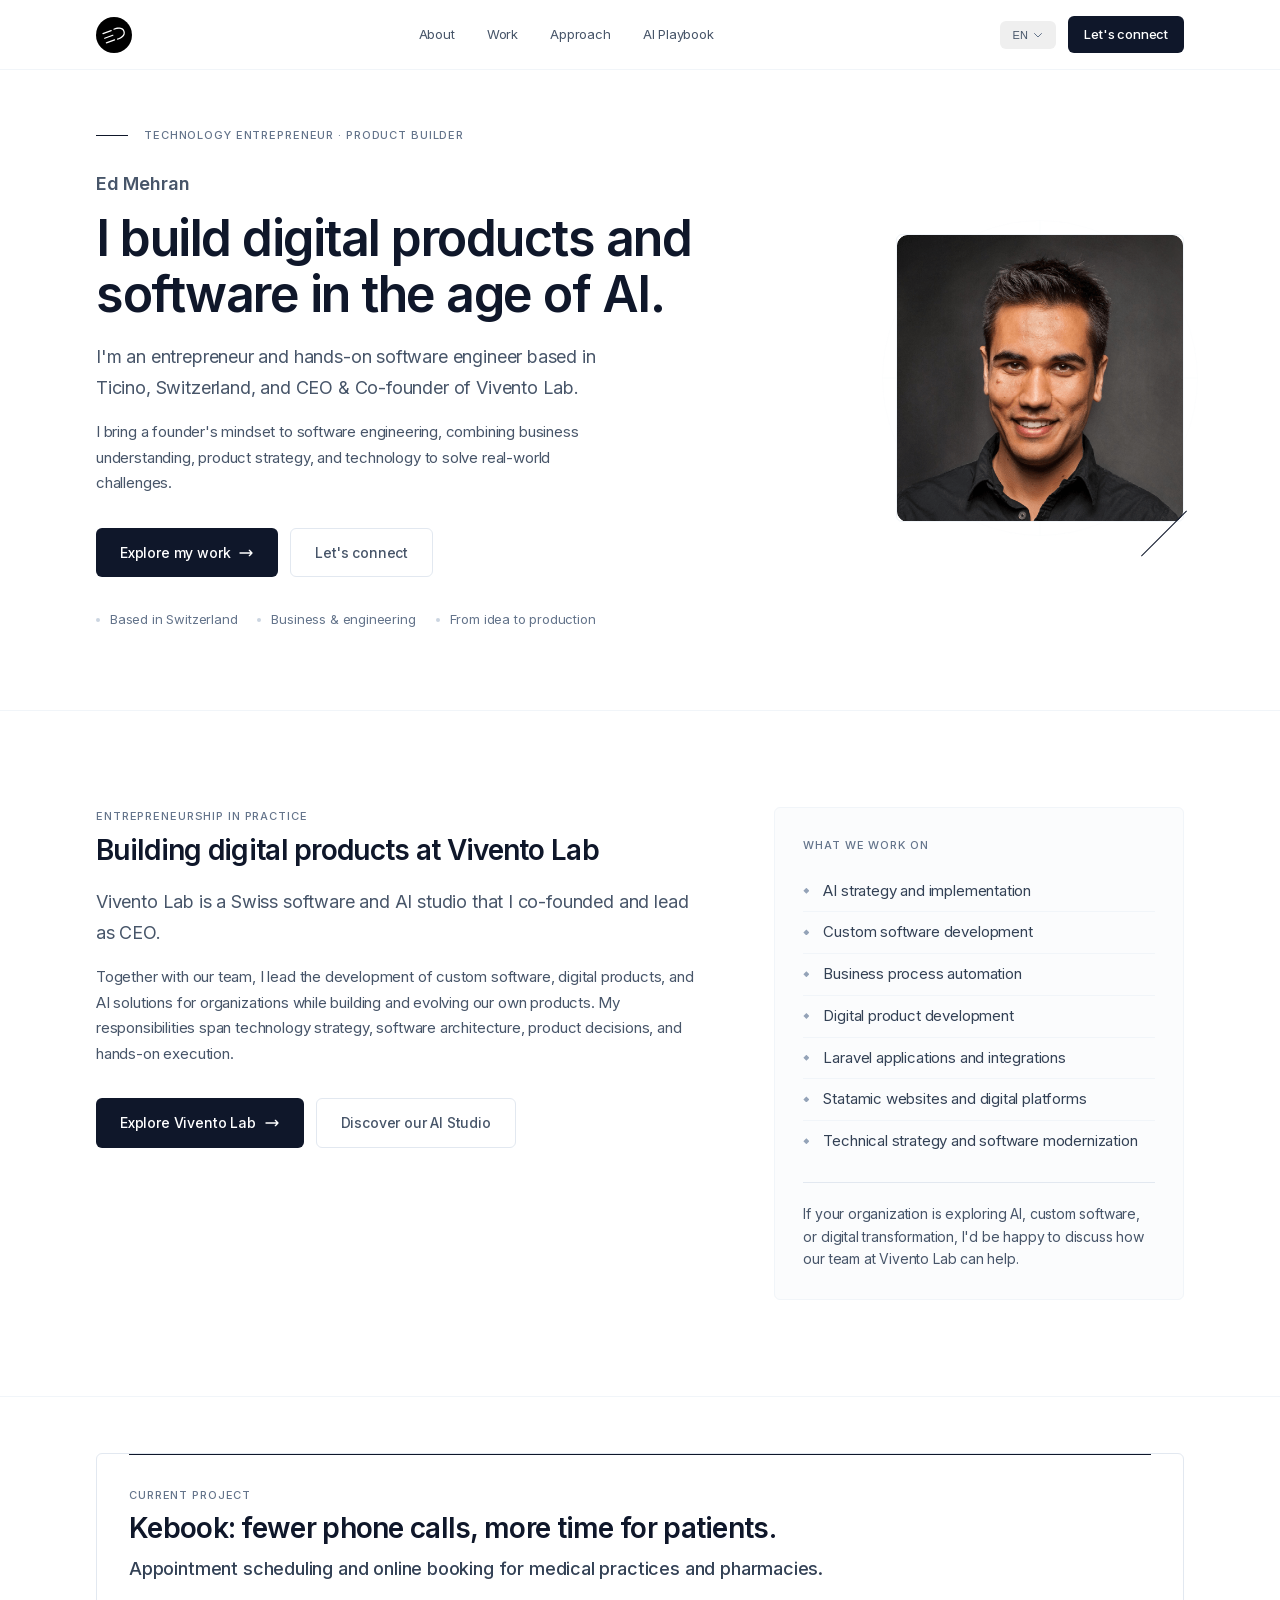
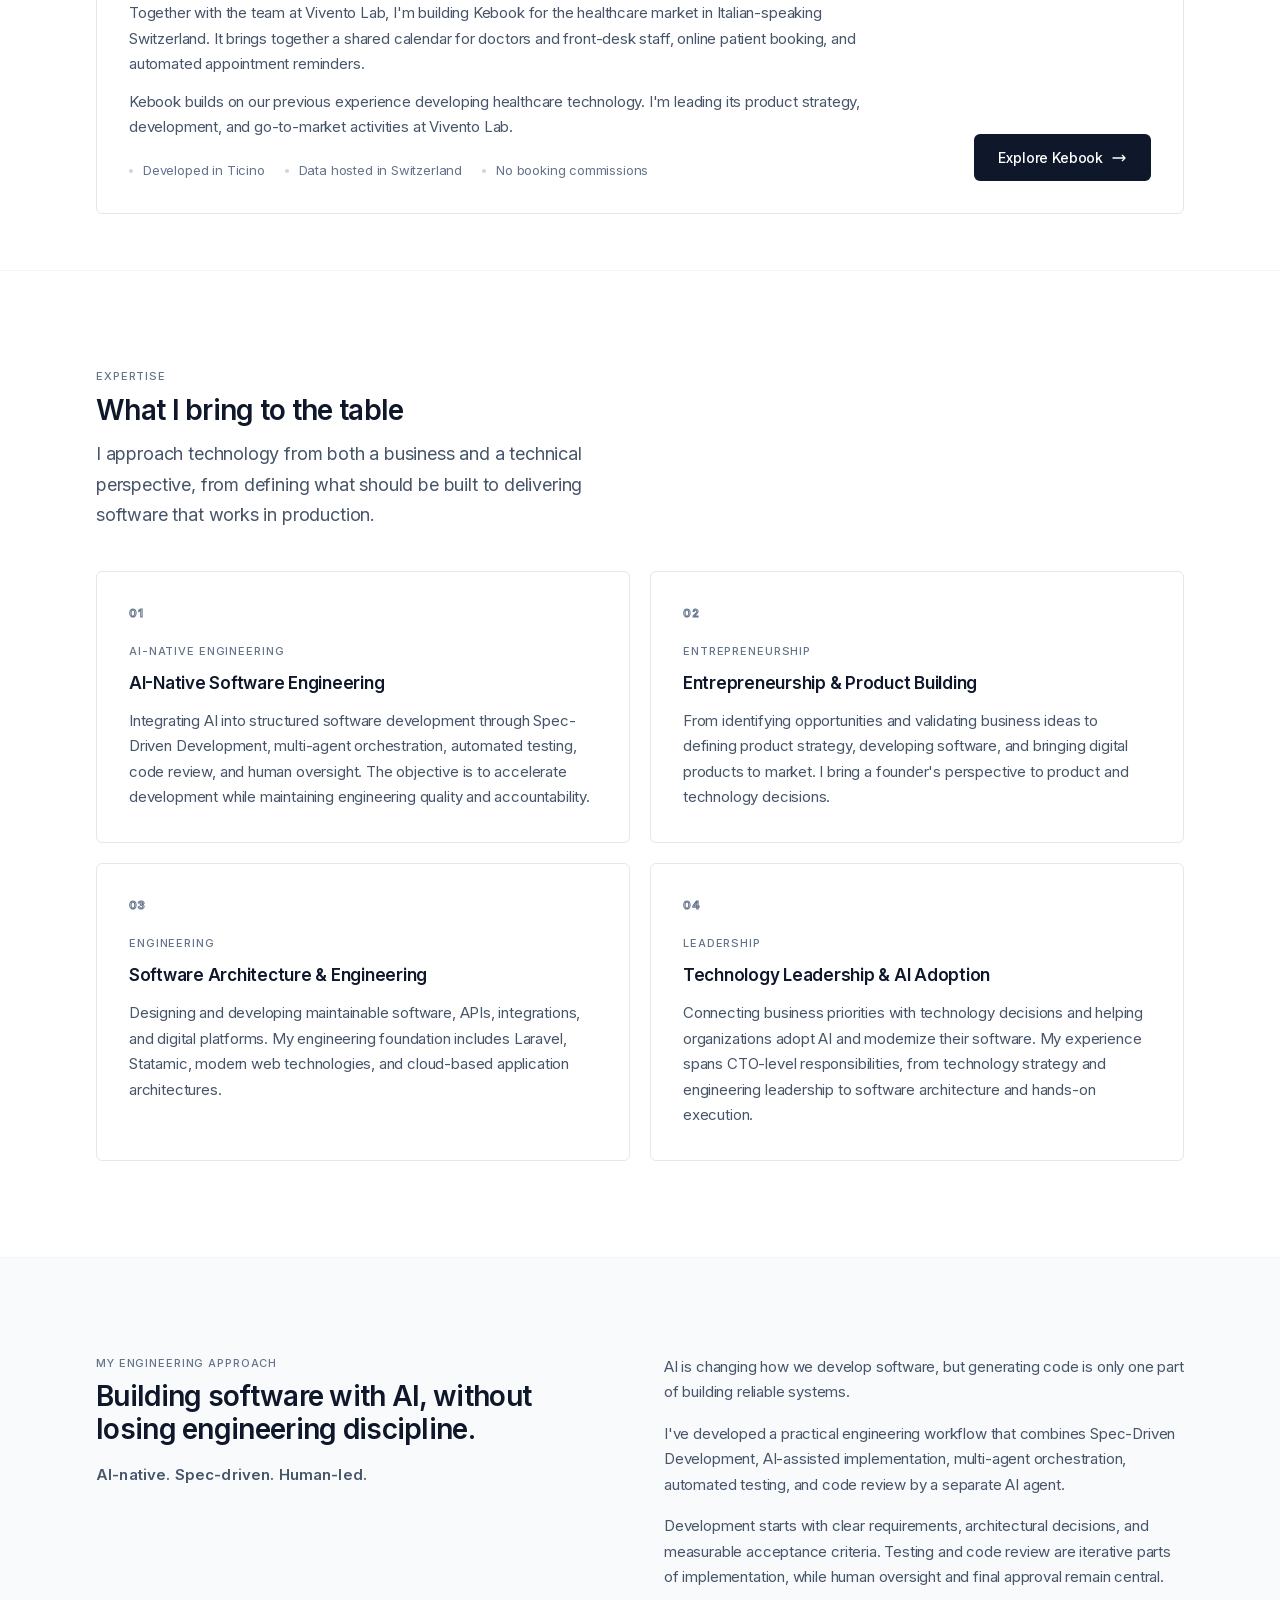
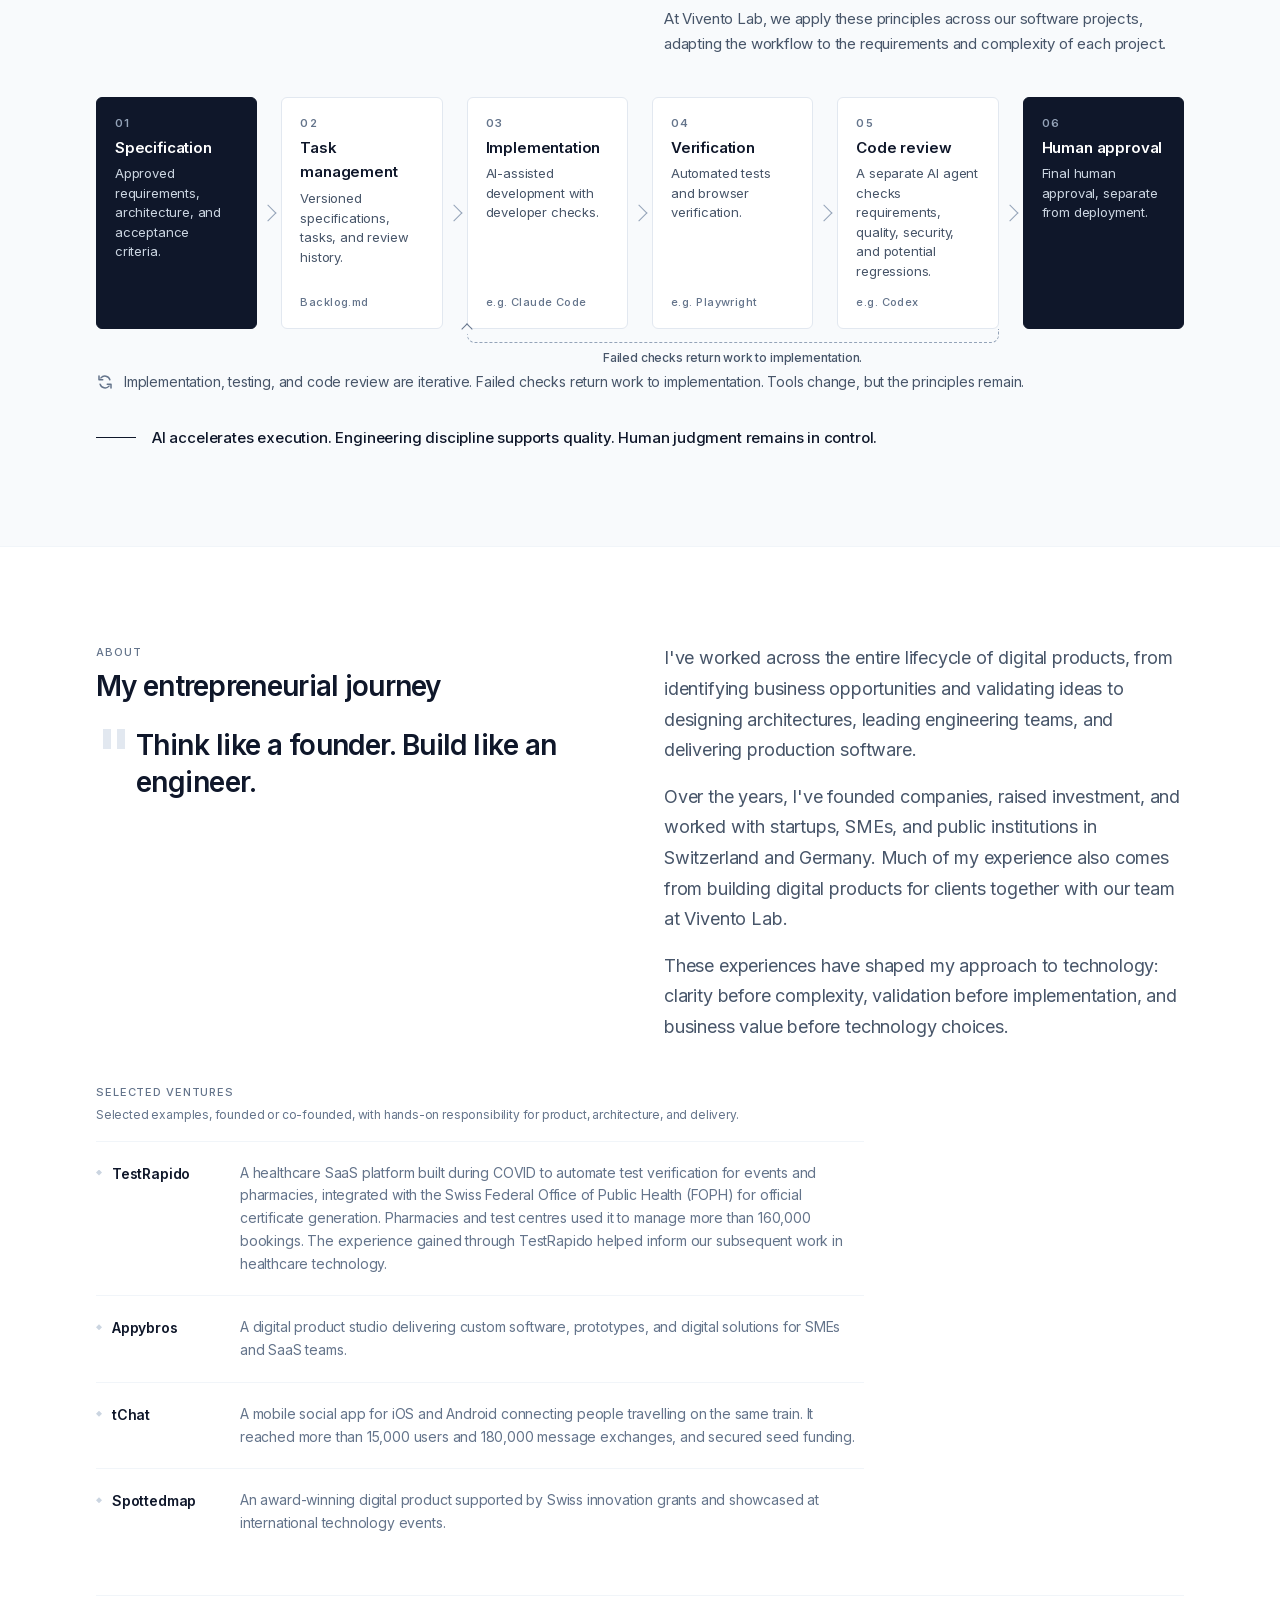
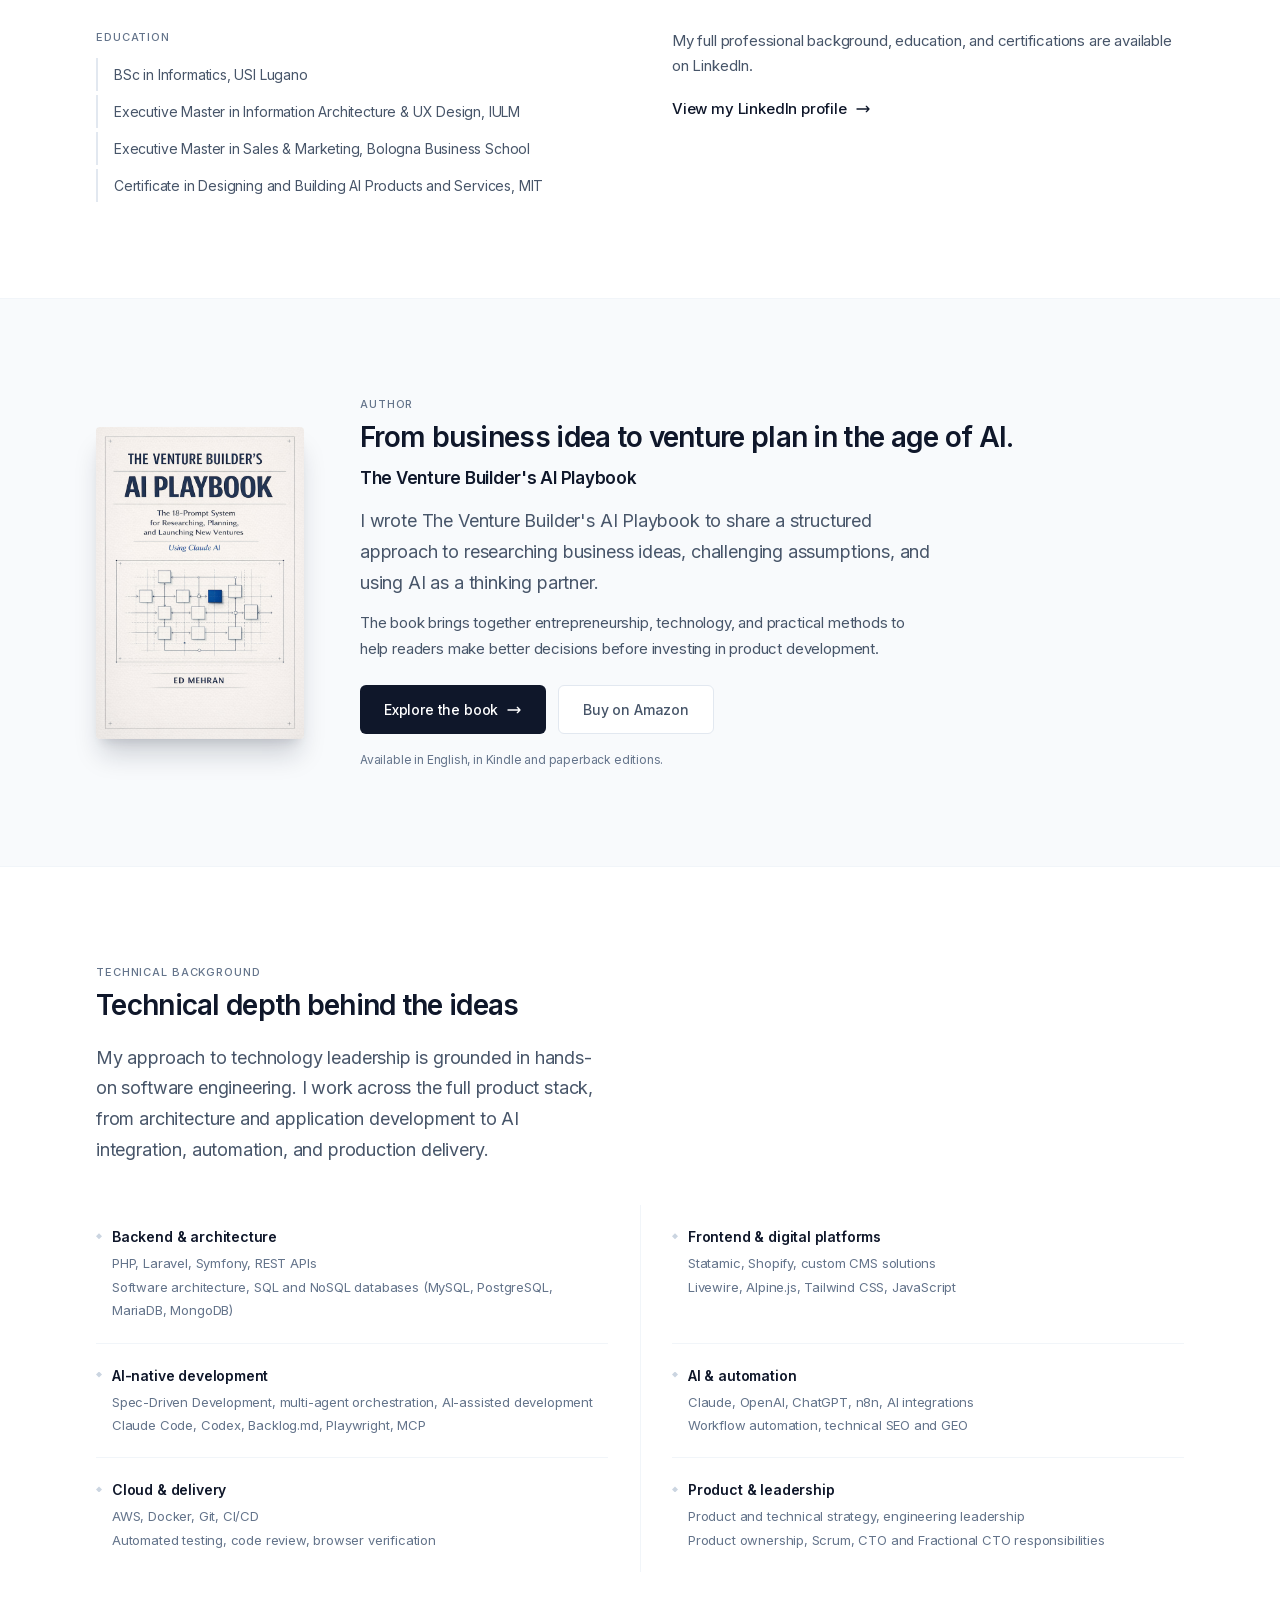
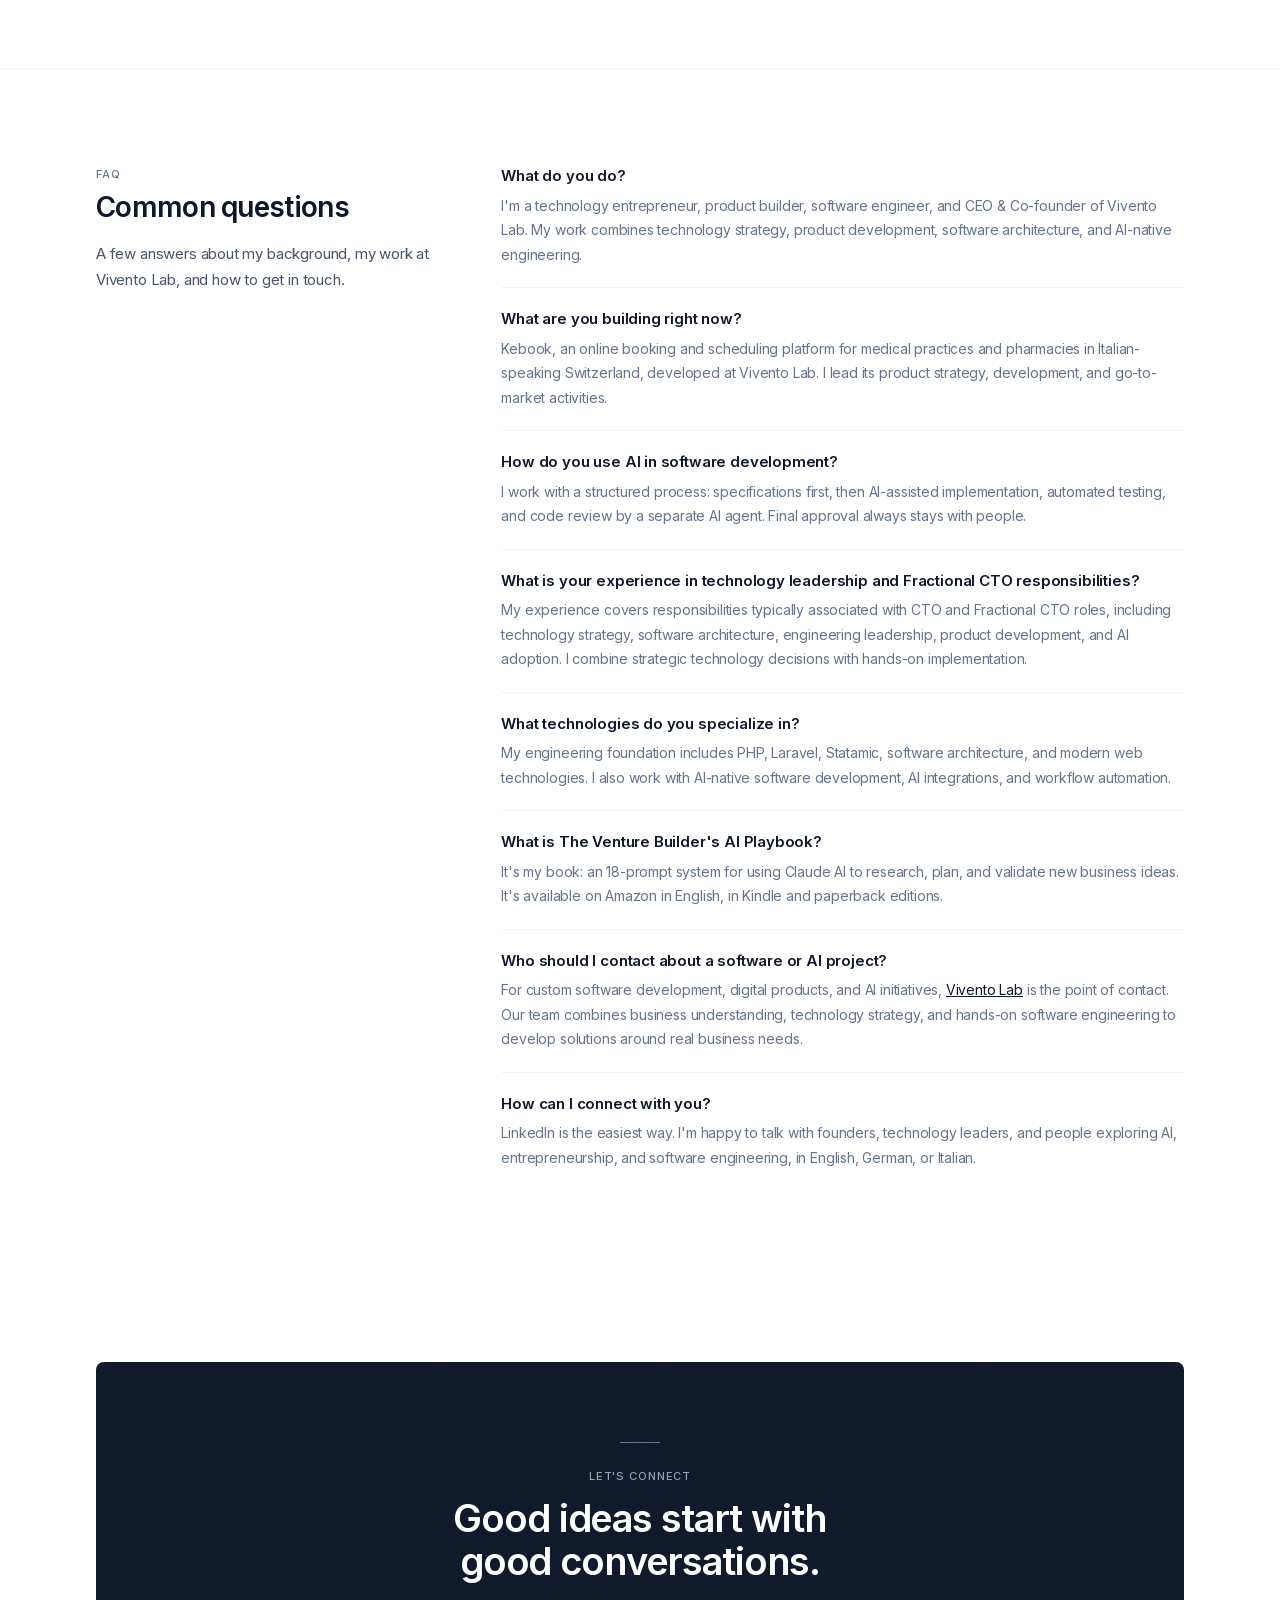
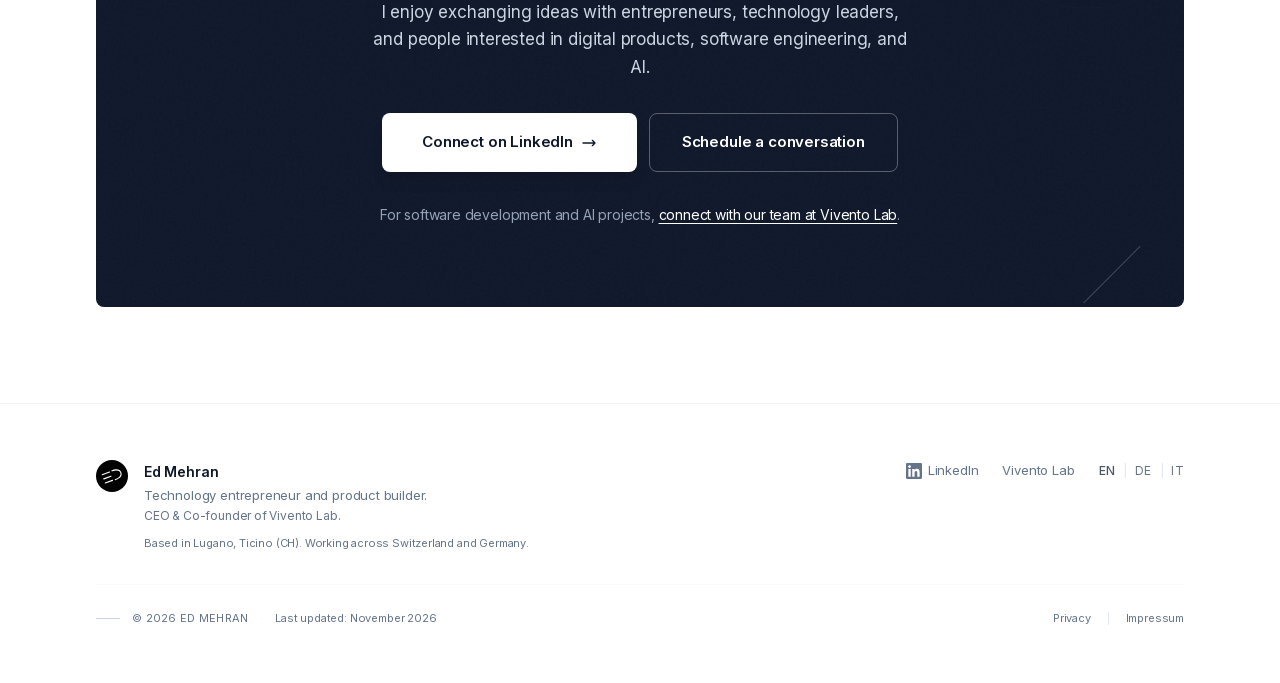
==== commit 2b272910: "Update website content, add Kebook and Spec-Driven Development sections" ====
--- a/index.html
+++ b/index.html
@@ -5,8 +5,8 @@
     <meta name="viewport" content="width=device-width, initial-scale=1.0"/>
 
     <!-- Primary Meta Tags -->
-    <title>Ed Mehran | Fractional CTO & Technical Advisor</title>
-    <meta name="description" content="Fractional CTO & technical advisor in Switzerland. I help founders, SMEs, and innovation teams with product development, AI enablement, and hands-on delivery."/>
+    <title>Ed Mehran | Technology Entrepreneur &amp; Product Builder</title>
+    <meta name="description" content="Technology entrepreneur, product builder, and CEO &amp; Co-founder of Vivento Lab in Ticino, Switzerland. Software engineering, product strategy, and AI."/>
     <meta name="author" content="Ed Mehran"/>
     <meta name="robots" content="index, follow, max-image-preview:large, max-snippet:-1, max-video-preview:-1"/>
 
@@ -18,26 +18,28 @@
     <link rel="alternate" hreflang="x-default" href="https://edmehran.com/"/>
 
     <!-- Open Graph / Facebook -->
-    <meta property="og:type" content="website"/>
+    <meta property="og:type" content="profile"/>
     <meta property="og:url" content="https://edmehran.com/"/>
-    <meta property="og:title" content="Ed Mehran | Fractional CTO & Product Builder"/>
-    <meta property="og:description" content="I help founders make the right technical decisions early, then ship production-ready software. From concept to shipped product."/>
+    <meta property="og:title" content="Ed Mehran | Technology Entrepreneur &amp; Product Builder"/>
+    <meta property="og:description" content="Technology entrepreneur, product builder, and CEO &amp; Co-founder of Vivento Lab. I build digital products and software in the age of AI."/>
     <meta property="og:image" content="https://edmehran.com/assets/images/og-image.png"/>
     <meta property="og:image:width" content="1200"/>
     <meta property="og:image:height" content="630"/>
-    <meta property="og:image:alt" content="Ed Mehran - Fractional CTO & Product Builder"/>
+    <meta property="og:image:alt" content="Ed Mehran, technology entrepreneur and product builder"/>
     <meta property="og:site_name" content="Ed Mehran"/>
     <meta property="og:locale" content="en_US"/>
     <meta property="og:locale:alternate" content="de_CH"/>
     <meta property="og:locale:alternate" content="it_CH"/>
+    <meta property="profile:first_name" content="Ed"/>
+    <meta property="profile:last_name" content="Mehran"/>
 
     <!-- Twitter -->
     <meta name="twitter:card" content="summary_large_image"/>
     <meta name="twitter:url" content="https://edmehran.com/"/>
-    <meta name="twitter:title" content="Ed Mehran | Fractional CTO & Product Builder"/>
-    <meta name="twitter:description" content="I help founders make the right technical decisions early, then ship production-ready software. From concept to shipped product."/>
+    <meta name="twitter:title" content="Ed Mehran | Technology Entrepreneur &amp; Product Builder"/>
+    <meta name="twitter:description" content="Technology entrepreneur, product builder, and CEO &amp; Co-founder of Vivento Lab. I build digital products and software in the age of AI."/>
     <meta name="twitter:image" content="https://edmehran.com/assets/images/og-image.png"/>
-    <meta name="twitter:image:alt" content="Ed Mehran - Fractional CTO & Product Builder"/>
+    <meta name="twitter:image:alt" content="Ed Mehran, technology entrepreneur and product builder"/>
 
     <!-- Favicon -->
     <link rel="apple-touch-icon" sizes="180x180" href="./assets/favicon/apple-touch-icon.png">
@@ -57,9 +59,15 @@
           "@id": "https://edmehran.com/#website",
           "url": "https://edmehran.com/",
           "name": "Ed Mehran",
-          "description": "Fractional CTO & Technical Advisor",
-          "publisher": { "@id": "https://edmehran.com/#person" },
-          "inLanguage": ["en", "de", "it"]
+          "description": "Personal website of Ed Mehran, entrepreneur, technologist, and product builder.",
+          "publisher": {
+            "@id": "https://edmehran.com/#person"
+          },
+          "inLanguage": [
+            "en",
+            "de",
+            "it"
+          ]
         },
         {
           "@type": "Person",
@@ -67,199 +75,88 @@
           "name": "Ed Mehran",
           "url": "https://edmehran.com/",
           "image": "https://edmehran.com/assets/images/ed-mehran.png",
-          "jobTitle": "Fractional CTO, Technical Advisor & Product Builder",
-          "description": "Independent fractional CTO and technical advisor based in Lugano, Switzerland. I help founders, SMEs, and innovation teams make early technical decisions and deliver production-ready software, including AI transformation and enablement.",
-          "hasOccupation": {
-            "@type": "Occupation",
-            "name": "Fractional CTO & Technical Advisor"
+          "jobTitle": "CEO & Co-founder, Vivento Lab",
+          "description": "Switzerland-based technology entrepreneur, product builder, and hands-on software engineer. CEO & Co-founder of Vivento Lab. Experience in technology leadership, software architecture, product strategy, CTO responsibilities, and AI-native software engineering with Spec-Driven Development. Author of The Venture Builder's AI Playbook.",
+          "worksFor": {
+            "@type": "Organization",
+            "name": "Vivento Lab Sagl",
+            "alternateName": "Vivento Lab",
+            "url": "https://vivento.ch",
+            "taxID": "CHE-110.125.773"
           },
+          "alumniOf": [
+            {
+              "@type": "CollegeOrUniversity",
+              "name": "Università della Svizzera italiana (USI)"
+            },
+            {
+              "@type": "CollegeOrUniversity",
+              "name": "IULM University"
+            },
+            {
+              "@type": "EducationalOrganization",
+              "name": "Bologna Business School"
+            }
+          ],
           "knowsAbout": [
-            "Early-stage technical decision making",
-            "Build vs buy decisions",
-            "MVP scoping under constraints",
+            "Spec-Driven Development",
+            "Multi-agent orchestration",
+            "AI-assisted software development",
+            "Entrepreneurship",
+            "Venture building",
+            "Artificial intelligence",
+            "AI adoption",
+            "AI-native software development",
+            "Product development",
             "Software architecture",
-            "Product development",
-            "AI adoption in SMEs",
-            "AI enablement",
-            "Production readiness",
-            "SaaS",
+            "Technical leadership",
+            "Fractional CTO",
             "Laravel",
             "Statamic",
-            "Generative Engine Optimization (GEO)",
-            "AI consulting",
-            "Technical consulting",
-            "CTO as a service"
+            "Generative Engine Optimization (GEO)"
+          ],
+          "knowsLanguage": [
+            "en",
+            "de",
+            "it"
           ],
           "sameAs": [
             "https://www.linkedin.com/in/edmehran/",
             "https://x.com/ed_mehran",
             "https://github.com/awahed"
           ],
-          "worksFor": {
-            "@type": "Organization",
-            "name": "Vivento Lab Sagl",
-            "url": "https://vivento.ch",
-            "taxID": "CHE-110.125.773"
-          },
           "address": {
             "@type": "PostalAddress",
             "addressLocality": "Lugano",
             "addressRegion": "TI",
             "addressCountry": "CH"
-          },
-          "geo": {
-            "@type": "GeoCoordinates",
-            "latitude": 46.0037,
-            "longitude": 8.9511
           }
         },
         {
-          "@type": "ProfessionalService",
-          "@id": "https://edmehran.com/#service",
-          "name": "Ed Mehran - Technical Advisory",
+          "@type": "ProfilePage",
+          "@id": "https://edmehran.com/#webpage",
           "url": "https://edmehran.com/",
-          "description": "Fractional CTO services, technical advisory, and AI transformation & enablement for startups, SMEs, and innovation teams in Switzerland and Germany.",
-          "provider": { "@id": "https://edmehran.com/#person" },
-          "areaServed": [
-            { "@type": "Country", "name": "Switzerland" },
-            { "@type": "City", "name": "Lugano" },
-            { "@type": "City", "name": "Zurich" },
-            { "@type": "City", "name": "Basel" },
-            { "@type": "City", "name": "Bern" },
-            { "@type": "City", "name": "Zug" },
-            { "@type": "City", "name": "St. Gallen" },
-            { "@type": "City", "name": "Lucerne" },
-            { "@type": "City", "name": "Winterthur" },
-            { "@type": "City", "name": "Bellinzona" },
-            { "@type": "Country", "name": "Germany" },
-            { "@type": "City", "name": "Munich" },
-            { "@type": "City", "name": "Berlin" },
-            { "@type": "City", "name": "Hamburg" },
-            { "@type": "City", "name": "Frankfurt" }
-          ],
-          "serviceType": [
-            "Fractional CTO",
-            "Technical Advisory",
-            "MVP Development",
-            "Software Architecture",
-            "Product Strategy",
-            "AI Transformation & Enablement",
-            "GEO Audit",
-            "AI Consulting"
-          ],
-          "hasOfferCatalog": [
+          "name": "Ed Mehran | Technology Entrepreneur & Product Builder",
+          "isPartOf": {
+            "@id": "https://edmehran.com/#website"
+          },
+          "about": {
+            "@id": "https://edmehran.com/#person"
+          },
+          "mainEntity": {
+            "@id": "https://edmehran.com/#person"
+          },
+          "description": "Technology entrepreneur, product builder, and CEO & Co-founder of Vivento Lab in Ticino, Switzerland. Software engineering, product strategy, and AI.",
+          "inLanguage": "en",
+          "dateModified": "2026-11-24",
+          "mentions": [
             {
-              "@type": "OfferCatalog",
-              "name": "Services",
-              "itemListElement": [
-                {
-                  "@type": "Offer",
-                  "name": "Technical & Product Advisory",
-                  "itemOffered": {
-                    "@type": "Service",
-                    "name": "Technical & Product Advisory",
-                    "description": "Architecture choices, scope definition, and aligning technical direction with business goals."
-                  }
-                },
-                {
-                  "@type": "Offer",
-                  "name": "Hands-on Execution",
-                  "itemOffered": {
-                    "@type": "Service",
-                    "name": "Hands-on Execution",
-                    "description": "From MVPs to critical features and solid foundations. Ownership of delivery, code quality, and outcomes."
-                  }
-                },
-                {
-                  "@type": "Offer",
-                  "name": "AI Transformation & Enablement",
-                  "itemOffered": {
-                    "@type": "Service",
-                    "name": "AI Transformation & Enablement",
-                    "description": "Process analysis, tooling setup, and hands-on coaching to adopt AI tools in a practical, measurable way."
-                  }
-                }
-              ]
-            },
-            {
-              "@type": "OfferCatalog",
-              "name": "Engagement Options",
-              "itemListElement": [
-                {
-                  "@type": "Offer",
-                  "name": "Technical & AI Assessment",
-                  "url": "https://edmehran.com/#engagement",
-                  "category": "Assessment",
-                  "audience": {
-                    "@type": "Audience",
-                    "audienceType": "SMEs and teams needing clarity before investing in implementation."
-                  },
-                  "itemOffered": {
-                    "@type": "Service",
-                    "name": "Technical & AI Assessment",
-                    "serviceType": "Assessment",
-                    "description": "Fixed-scope engagement to assess product/process maturity, identify where AI adds real value, and define next steps."
-                  }
-                },
-                {
-                  "@type": "Offer",
-                  "name": "AI Enablement Sprint",
-                  "url": "https://edmehran.com/#engagement",
-                  "category": "Sprint",
-                  "audience": {
-                    "@type": "Audience",
-                    "audienceType": "Teams that want measurable adoption, not experiments."
-                  },
-                  "itemOffered": {
-                    "@type": "Service",
-                    "name": "AI Enablement Sprint",
-                    "serviceType": "Sprint",
-                    "description": "Time-boxed sprint to help a team adopt AI and automation in real workflows, including practical coaching and tooling setup."
-                  }
-                },
-                {
-                  "@type": "Offer",
-                  "name": "Fractional CTO / AI Transformation Lead",
-                  "url": "https://edmehran.com/#engagement",
-                  "category": "Retainer",
-                  "audience": {
-                    "@type": "Audience",
-                    "audienceType": "Founders and innovation teams navigating complexity and change."
-                  },
-                  "itemOffered": {
-                    "@type": "Service",
-                    "name": "Fractional CTO / AI Transformation Lead",
-                    "serviceType": "Fractional leadership",
-                    "description": "Ongoing leadership to guide technical direction, prioritize the right work, and support implementation without hiring full-time."
-                  }
-                },
-                {
-                  "@type": "Offer",
-                  "name": "SEO + AI Discoverability Audit (GEO)",
-                  "url": "https://edmehran.com/#geo-audit",
-                  "category": "Audit",
-                  "itemOffered": {
-                    "@type": "Service",
-                    "name": "SEO + AI Discoverability Audit (GEO)",
-                    "serviceType": "Audit",
-                    "description": "Fixed-scope audit to improve search visibility and AI discoverability, with prioritized recommendations and a clear action plan."
-                  }
-                }
-              ]
+              "@type": "Thing",
+              "name": "Kebook",
+              "url": "https://vivento.ch/en/kebook",
+              "description": "Online booking and scheduling for medical practices and pharmacies in Italian-speaking Switzerland, built by Vivento Lab."
             }
           ]
-        },
-        {
-          "@type": "WebPage",
-          "@id": "https://edmehran.com/#webpage",
-          "url": "https://edmehran.com/",
-          "name": "Ed Mehran | Fractional CTO & Technical Advisor",
-          "isPartOf": { "@id": "https://edmehran.com/#website" },
-          "about": { "@id": "https://edmehran.com/#person" },
-          "mainEntity": { "@id": "https://edmehran.com/#service" },
-          "description": "Founder-level technical guidance for startups and SMEs, including product development, AI transformation & enablement, and production-ready software delivery.",
-          "inLanguage": "en",
-          "dateModified": "2026-03-01"
         }
       ]
     }
@@ -272,58 +169,66 @@
       "mainEntity": [
         {
           "@type": "Question",
-          "name": "What does a fractional CTO do?",
+          "name": "What do you do?",
           "acceptedAnswer": {
             "@type": "Answer",
-            "text": "A fractional CTO provides senior technical leadership without a full-time hire. I help with architecture decisions, prioritization, delivery planning, and hands-on execution where it actually matters."
+            "text": "I'm a technology entrepreneur, product builder, software engineer, and CEO & Co-founder of Vivento Lab. My work combines technology strategy, product development, software architecture, and AI-native engineering."
           }
         },
         {
           "@type": "Question",
-          "name": "When should I hire a fractional CTO instead of a full-time CTO?",
+          "name": "What are you building right now?",
           "acceptedAnswer": {
             "@type": "Answer",
-            "text": "When you need senior direction quickly, but hiring full-time is too early, too risky, or too slow. Fractional support works especially well during product launches, rebuilds, scaling phases, and periods of uncertainty."
+            "text": "Kebook, an online booking and scheduling platform for medical practices and pharmacies in Italian-speaking Switzerland, developed at Vivento Lab. I lead its product strategy, development, and go-to-market activities."
           }
         },
         {
           "@type": "Question",
-          "name": "What does a technical & AI assessment include?",
+          "name": "How do you use AI in software development?",
           "acceptedAnswer": {
             "@type": "Answer",
-            "text": "A focused review of your product, processes, and systems to identify risks, priorities, and where AI actually adds value. You get clear recommendations and a concrete roadmap, so you can invest with confidence."
+            "text": "I work with a structured process: specifications first, then AI-assisted implementation, automated testing, and code review by a separate AI agent. Final approval always stays with people."
           }
         },
         {
           "@type": "Question",
-          "name": "What is an AI enablement sprint?",
+          "name": "What is your experience in technology leadership and Fractional CTO responsibilities?",
           "acceptedAnswer": {
             "@type": "Answer",
-            "text": "A time-boxed sprint to help your team adopt AI and automation in real workflows. It typically includes tool setup, best practices, and practical coaching on your own projects to improve speed and quality."
+            "text": "My experience covers responsibilities typically associated with CTO and Fractional CTO roles, including technology strategy, software architecture, engineering leadership, product development, and AI adoption. I combine strategic technology decisions with hands-on implementation."
           }
         },
         {
           "@type": "Question",
-          "name": "Do you work across Switzerland and Germany?",
+          "name": "What technologies do you specialize in?",
           "acceptedAnswer": {
             "@type": "Answer",
-            "text": "Yes. I work in English, Italian, and German, and I regularly support teams across Switzerland and Germany."
+            "text": "My engineering foundation includes PHP, Laravel, Statamic, software architecture, and modern web technologies. I also work with AI-native software development, AI integrations, and workflow automation."
           }
         },
         {
           "@type": "Question",
-          "name": "Do I need a Chief AI Officer (CAIO)?",
+          "name": "What is The Venture Builder's AI Playbook?",
           "acceptedAnswer": {
             "@type": "Answer",
-            "text": "Not necessarily. Many companies — especially SMEs — don't need a dedicated CAIO. What they need is someone who can evaluate where AI creates real value, integrate it into existing workflows, and guide the team through adoption. That's what I do as part of my advisory and AI enablement work."
+            "text": "It's my book: an 18-prompt system for using Claude AI to research, plan, and validate new business ideas. It's available on Amazon in English, in Kindle and paperback editions."
           }
         },
         {
           "@type": "Question",
-          "name": "Can you help us show up in Google and AI tools like ChatGPT?",
+          "name": "Who should I contact about a software or AI project?",
           "acceptedAnswer": {
             "@type": "Answer",
-            "text": "Yes. I help teams make their websites easier for search engines and AI systems such as ChatGPT, Gemini, Claude, and Perplexity to discover, understand, and reference. This starts with a focused audit covering technical SEO, structured data, entity clarity, and content positioning. Based on that, I deliver a prioritized action plan and, if needed, hands-on implementation to turn visibility into qualified leads, not just traffic."
+            "text": "For custom software development, digital products, and AI initiatives, Vivento Lab is the point of contact. Our team combines business understanding, technology strategy, and hands-on software engineering to develop solutions around real business needs."
+          }
+        },
+        {
+          "@type": "Question",
+          "name": "How can I connect with you?",
+          "acceptedAnswer": {
+            "@type": "Answer",
+            "text": "LinkedIn is the easiest way. I'm happy to talk with founders, technology leaders, and people exploring AI, entrepreneurship, and software engineering, in English, German, or Italian."
           }
         }
       ]
@@ -346,7 +251,7 @@
     </script>
 
     <link rel="stylesheet" href="./assets/css/style.css">
-    <script defer src="assets/js/alpine.min.js"></script>
+    <script defer src="./assets/js/alpine.min.js"></script>
     <!-- Privacy-friendly analytics by Plausible -->
     <script async src="https://plausible.io/js/pa-OlTwVZ5_C9F_pvSf1bRpq.js"></script>
     <script>
@@ -357,12 +262,12 @@
 <body>
     <div class="min-h-screen flex flex-col">
         <!-- Header -->
-        <header x-data="{ mobileMenuOpen: false, langMenuOpen: false }" class="header">
-            <nav class="container-wide py-4">
+        <header x-data="{ mobileMenuOpen: false, langMenuOpen: false }" @keydown.escape.window="langMenuOpen = false; mobileMenuOpen = false" class="header">
+            <nav class="container-wide py-4" aria-label="Main navigation">
                 <div class="flex items-center justify-between">
                     <!-- Logo -->
                     <a href="./" class="flex items-center" aria-label="Ed Mehran - Home">
-                        <svg class="w-9 h-9" width="48" height="48" viewBox="0 0 48 48" fill="none" xmlns="http://www.w3.org/2000/svg">
+                        <svg class="w-9 h-9" width="48" height="48" viewBox="0 0 48 48" fill="none" xmlns="http://www.w3.org/2000/svg" aria-hidden="true">
                             <circle cx="24" cy="24" r="24" fill="black"></circle>
                             <path fill-rule="evenodd" clip-rule="evenodd" d="M8.53964 22.3585C8.38332 21.929 8.60477 21.4541 9.03427 21.2978L19.9217 17.335C20.3512 17.1787 20.8261 17.4002 20.9825 17.8297C21.1388 18.2592 20.9173 18.7341 20.4878 18.8904L9.60037 22.8531C9.17087 23.0094 8.69597 22.788 8.53964 22.3585Z" fill="white"></path>
                             <path fill-rule="evenodd" clip-rule="evenodd" d="M10.804 28.5799C10.6477 28.1504 10.8692 27.6755 11.2987 27.5192L22.1861 23.5565C22.6156 23.4002 23.0906 23.6216 23.2469 24.0511C23.4032 24.4806 23.1817 24.9555 22.7522 25.1118L11.8648 29.0745C11.4353 29.2309 10.9604 29.0094 10.804 28.5799Z" fill="white"></path>
@@ -373,37 +278,37 @@
 
                     <!-- Desktop Nav -->
                     <div class="hidden md:flex items-center space-x-8">
-                        <a href="#services" class="nav-link">Services</a>
                         <a href="#background" class="nav-link">About</a>
-                        <a href="#faq" class="nav-link">FAQ</a>
-                        <a href="./ai-playbook" class="nav-link">Book</a>
+                        <a href="#work" class="nav-link">Work</a>
+                        <a href="#approach" class="nav-link">Approach</a>
+                        <a href="./ai-playbook" class="nav-link">AI Playbook</a>
                     </div>
 
                     <!-- Right Side -->
                     <div class="flex items-center space-x-3">
                         <!-- Language Switcher -->
                         <div class="relative">
-                            <button @click="langMenuOpen = !langMenuOpen" @click.away="langMenuOpen = false" class="btn-ghost" aria-label="EN – Change language">
+                            <button @click="langMenuOpen = !langMenuOpen" @click.away="langMenuOpen = false" class="btn-ghost" aria-label="Change language (current: English)" :aria-expanded="langMenuOpen.toString()">
                                 <span class="uppercase text-[0.6875rem] font-medium tracking-wide">en</span>
-                                <svg class="w-3 h-3 ml-1 text-slate-400" fill="none" stroke="currentColor" viewBox="0 0 24 24">
+                                <svg class="w-3 h-3 ml-1 text-slate-400" fill="none" stroke="currentColor" viewBox="0 0 24 24" aria-hidden="true">
                                     <path stroke-linecap="round" stroke-linejoin="round" stroke-width="2" d="M19 9l-7 7-7-7"/>
                                 </svg>
                             </button>
                             <div x-show="langMenuOpen" x-cloak x-transition:enter="transition ease-out duration-100" x-transition:enter-start="opacity-0 scale-95" x-transition:enter-end="opacity-100 scale-100" x-transition:leave="transition ease-in duration-75" x-transition:leave-start="opacity-100 scale-100" x-transition:leave-end="opacity-0 scale-95" class="lang-dropdown">
-                                <a href="./de/">Deutsch</a>
-                                <a href="./it/">Italiano</a>
+                                <a href="./de/" hreflang="de">Deutsch</a>
+                                <a href="./it/" hreflang="it">Italiano</a>
                             </div>
                         </div>
 
                         <!-- CTA Button -->
-                        <a href="#contact" class="hidden md:inline-flex btn-primary" style="padding: 0.5rem 1rem; font-size: 0.8125rem;">Book a call</a>
+                        <a href="#contact" class="hidden md:inline-flex btn-primary" style="padding: 0.5rem 1rem; font-size: 0.8125rem;">Let's connect</a>
 
                         <!-- Mobile Menu Button -->
-                        <button @click="mobileMenuOpen = !mobileMenuOpen" class="md:hidden p-2 text-slate-600 hover:text-slate-900 hover:bg-slate-100 rounded-md" aria-label="Toggle menu">
-                            <svg x-show="!mobileMenuOpen" class="w-5 h-5" fill="none" stroke="currentColor" viewBox="0 0 24 24">
+                        <button @click="mobileMenuOpen = !mobileMenuOpen" class="md:hidden p-2 text-slate-600 hover:text-slate-900 hover:bg-slate-100 rounded-md" aria-label="Toggle menu" :aria-expanded="mobileMenuOpen.toString()">
+                            <svg x-show="!mobileMenuOpen" class="w-5 h-5" fill="none" stroke="currentColor" viewBox="0 0 24 24" aria-hidden="true">
                                 <path stroke-linecap="round" stroke-linejoin="round" stroke-width="2" d="M4 6h16M4 12h16M4 18h16"/>
                             </svg>
-                            <svg x-show="mobileMenuOpen" x-cloak class="w-5 h-5" fill="none" stroke="currentColor" viewBox="0 0 24 24">
+                            <svg x-show="mobileMenuOpen" x-cloak class="w-5 h-5" fill="none" stroke="currentColor" viewBox="0 0 24 24" aria-hidden="true">
                                 <path stroke-linecap="round" stroke-linejoin="round" stroke-width="2" d="M6 18L18 6M6 6l12 12"/>
                             </svg>
                         </button>
@@ -413,12 +318,12 @@
                 <!-- Mobile Menu -->
                 <div x-show="mobileMenuOpen" x-cloak x-transition:enter="transition ease-out duration-200" x-transition:enter-start="opacity-0 -translate-y-2" x-transition:enter-end="opacity-100 translate-y-0" x-transition:leave="transition ease-in duration-150" x-transition:leave-start="opacity-100 translate-y-0" x-transition:leave-end="opacity-0 -translate-y-2" class="md:hidden mobile-menu">
                     <div class="flex flex-col space-y-1">
-                        <a href="#services" @click="mobileMenuOpen = false">Services</a>
                         <a href="#background" @click="mobileMenuOpen = false">About</a>
-                        <a href="#faq" @click="mobileMenuOpen = false">FAQ</a>
-                        <a href="./ai-playbook" @click="mobileMenuOpen = false">Book</a>
+                        <a href="#work" @click="mobileMenuOpen = false">Work</a>
+                        <a href="#approach" @click="mobileMenuOpen = false">Approach</a>
+                        <a href="./ai-playbook" @click="mobileMenuOpen = false">AI Playbook</a>
                         <div class="pt-2 mt-2 border-t border-slate-100">
-                            <a href="#contact" @click="mobileMenuOpen = false" class="btn-primary w-full text-center">Book a discovery call</a>
+                            <a href="#contact" @click="mobileMenuOpen = false" class="btn-primary w-full text-center">Let's connect</a>
                         </div>
                     </div>
                 </div>
@@ -426,45 +331,45 @@
         </header>
 
         <main class="flex-grow">
-            <!-- Hero Section -->
+            <!-- Hero -->
             <section class="relative overflow-hidden bg-white">
                 <div class="container-wide pt-10 pb-12 md:pt-12 md:pb-16 lg:pt-14 lg:pb-20">
                     <div class="grid hero-grid gap-8 lg:gap-10 items-center">
-                        <!-- Content -->
                         <div class="max-w-xl lg:max-w-none">
                             <div class="hero-eyebrow mb-6">
-                                <p class="text-eyebrow">Ed Mehran - Fractional CTO & Product Builder</p>
+                                <p class="text-eyebrow">Technology Entrepreneur · Product Builder</p>
                             </div>
 
                             <div class="hero-photo-mobile flex lg:hidden mb-5">
-                                <img src="./assets/images/ed-mehran.png" alt="Ed Mehran" loading="eager"/>
-                            </div>
-
-                            <h1 class="text-display mb-5 text-balance">Fractional CTO for product launches, rebuilds, and AI adoption.</h1>
-
-                            <p class="text-body-lg mb-8" style="max-width: 26rem;">I help founders, SMEs, and innovation teams make the right technical decisions early, then work hands-on to ship production-ready software. Fewer mistakes. Clearer outcomes.</p>
+                                <img src="./assets/images/ed-mehran.png" alt="Ed Mehran, technology entrepreneur and CEO &amp; Co-founder of Vivento Lab" width="510" height="513" loading="eager"/>
+                            </div>
+
+                            <h1 class="mb-5">
+                                <span class="hero-name">Ed Mehran</span>
+                                <span class="text-display text-balance hero-headline">I build digital products and software in the age of AI.</span>
+                            </h1>
+
+                            <p class="text-body-lg mb-4" style="max-width: 32rem;">I'm an entrepreneur and hands-on software engineer based in Ticino, Switzerland, and CEO &amp; Co-founder of Vivento Lab.</p>
+                            <p class="text-body mb-8" style="max-width: 32rem;">I bring a founder's mindset to software engineering, combining business understanding, product strategy, and technology to solve real-world challenges.</p>
 
                             <div class="flex flex-col sm:flex-row gap-3 mb-8">
-                                <a href="https://meetings-eu1.hubspot.com/ed-mehran1?utm_source=edmehran.com&utm_medium=website&utm_campaign=homepage&utm_content=hero" class="btn-primary">
-                                    Book a discovery call
-                                    <svg class="ml-2 w-4 h-4" fill="none" stroke="currentColor" viewBox="0 0 24 24">
-                                        <path stroke-linecap="round" stroke-linejoin="round" stroke-width="2" d="M17 8l4 4m0 0l-4 4m4-4H3"/>
-                                    </svg>
+                                <a href="#work" class="btn-primary">
+                                    Explore my work
+                                    <svg class="ml-2 w-4 h-4" fill="none" stroke="currentColor" viewBox="0 0 24 24" aria-hidden="true"><path stroke-linecap="round" stroke-linejoin="round" stroke-width="2" d="M17 8l4 4m0 0l-4 4m4-4H3"/></svg>
                                 </a>
-                                <a href="#how-i-work" class="btn-secondary">See how I work</a>
+                                <a href="#contact" class="btn-secondary">Let's connect</a>
                             </div>
 
                             <div class="flex flex-wrap gap-x-5 gap-y-2">
-                                <span class="signal-chip">Switzerland + Germany</span>
-                                <span class="signal-chip">Founder experience</span>
-                                <span class="signal-chip">Concept to production</span>
-                            </div>
-                        </div>
-
-                        <!-- Photo -->
+                                <span class="signal-chip">Based in Switzerland</span>
+                                <span class="signal-chip">Business &amp; engineering</span>
+                                <span class="signal-chip">From idea to production</span>
+                            </div>
+                        </div>
+
                         <div class="hidden lg:flex justify-center lg:justify-end">
                             <div class="hero-photo-wrapper">
-                                <div class="hero-motif text-slate-200">
+                                <div class="hero-motif text-slate-200" aria-hidden="true">
                                     <svg viewBox="0 0 320 320" class="signal-rings">
                                         <circle cx="160" cy="160" r="150"/>
                                         <circle cx="160" cy="160" r="110"/>
@@ -476,7 +381,7 @@
                                     </svg>
                                 </div>
                                 <div class="hero-photo-frame">
-                                    <img src="./assets/images/ed-mehran.png" alt="Ed Mehran - Fractional CTO & Product Builder" loading="eager"/>
+                                    <img src="./assets/images/ed-mehran.png" alt="Ed Mehran, technology entrepreneur and CEO &amp; Co-founder of Vivento Lab" width="510" height="513" loading="eager"/>
                                 </div>
                             </div>
                         </div>
@@ -484,342 +389,317 @@
                 </div>
             </section>
 
-            <!-- Who I Work With -->
-            <section id="who-i-work-with" class="section section-divided">
+            <!-- Current Work: Vivento Lab -->
+            <section id="work" class="section section-divided">
+                <span id="engagement" class="anchor-alias" aria-hidden="true"></span>
+                <div class="container-wide">
+                    <div class="work-grid">
+                        <div>
+                            <p class="text-eyebrow mb-2">Entrepreneurship in practice</p>
+                            <h2 class="text-h2 mb-5">Building digital products at Vivento Lab</h2>
+                            <div class="space-y-4 mb-8">
+                                <p class="text-body-lg">Vivento Lab is a Swiss software and AI studio that I co-founded and lead as CEO.</p>
+                                <p class="text-body">Together with our team, I lead the development of custom software, digital products, and AI solutions for organizations while building and evolving our own products. My responsibilities span technology strategy, software architecture, product decisions, and hands-on execution.</p>
+                            </div>
+                            <div class="flex flex-col sm:flex-row gap-3">
+                                <a href="https://vivento.ch/en?utm_source=edmehran.com&utm_medium=website&utm_campaign=homepage&utm_content=current_work" class="btn-primary" target="_blank" rel="noopener noreferrer">
+                                    Explore Vivento Lab
+                                    <svg class="ml-2 w-4 h-4" fill="none" stroke="currentColor" viewBox="0 0 24 24" aria-hidden="true"><path stroke-linecap="round" stroke-linejoin="round" stroke-width="2" d="M17 8l4 4m0 0l-4 4m4-4H3"/></svg>
+                                </a>
+                                <a href="https://vivento.ch/en/ai-studio?utm_source=edmehran.com&utm_medium=website&utm_campaign=homepage&utm_content=current_work" class="btn-secondary" target="_blank" rel="noopener noreferrer">Discover our AI Studio</a>
+                            </div>
+                        </div>
+                        <div class="work-aside">
+                            <p class="text-eyebrow mb-4">What we work on</p>
+                            <ul class="focus-list">
+                                <li>AI strategy and implementation</li>
+                                <li>Custom software development</li>
+                                <li>Business process automation</li>
+                                <li>Digital product development</li>
+                                <li>Laravel applications and integrations</li>
+                                <li>Statamic websites and digital platforms</li>
+                                <li>Technical strategy and software modernization</li>
+                            </ul>
+                            <p class="work-closing">If your organization is exploring AI, custom software, or digital transformation, I'd be happy to discuss how our team at Vivento Lab can help.</p>
+                        </div>
+                    </div>
+                </div>
+            </section>
+
+            <!-- Currently Building: Kebook -->
+            <section id="building" class="section-divided" style="padding-top: 3.5rem; padding-bottom: 3.5rem;">
+                <div class="container-wide">
+                    <div class="kebook-feature" style="margin-top: 0;">
+                        <div>
+                            <p class="text-eyebrow mb-2">Current project</p>
+                            <h2 class="text-h2 mb-2">Kebook: fewer phone calls, more time for patients.</h2>
+                            <p class="text-body-lg font-medium text-slate-700 mb-4">Appointment scheduling and online booking for medical practices and pharmacies.</p>
+                            <p class="text-body mb-3">Together with the team at Vivento Lab, I'm building Kebook for the healthcare market in Italian-speaking Switzerland. It brings together a shared calendar for doctors and front-desk staff, online patient booking, and automated appointment reminders.</p>
+                            <p class="text-body mb-5">Kebook builds on our previous experience developing healthcare technology. I'm leading its product strategy, development, and go-to-market activities at Vivento Lab.</p>
+                            <div class="flex flex-wrap gap-x-5 gap-y-2">
+                                <span class="signal-chip">Developed in Ticino</span>
+                                <span class="signal-chip">Data hosted in Switzerland</span>
+                                <span class="signal-chip">No booking commissions</span>
+                            </div>
+                        </div>
+                        <div class="kebook-feature-cta">
+                            <a href="https://vivento.ch/en/kebook?utm_source=edmehran.com&utm_medium=website&utm_campaign=homepage&utm_content=currently_building" target="_blank" rel="noopener noreferrer" class="btn-primary">
+                                Explore Kebook
+                                <svg class="ml-2 w-4 h-4" fill="none" stroke="currentColor" viewBox="0 0 24 24" aria-hidden="true"><path stroke-linecap="round" stroke-linejoin="round" stroke-width="2" d="M17 8l4 4m0 0l-4 4m4-4H3"/></svg>
+                            </a>
+                            
+                        </div>
+                    </div>
+                </div>
+            </section>
+
+            <!-- Expertise -->
+            <section id="services" class="section section-divided">
+                <span id="who-i-work-with" class="anchor-alias" aria-hidden="true"></span>
                 <div class="container-wide">
                     <div class="max-w-lg mb-10">
-                        <h2 class="text-h2 mb-3">Who I work with</h2>
-                        <p class="text-body-lg">I work with people and teams who are building or evolving real digital products, where clarity, quality, and ownership matter.</p>
-                    </div>
-
-                    <div class="grid md:grid-cols-3 mb-10">
-                        <div class="who-card">
+                        <p class="text-eyebrow mb-2">Expertise</p>
+                        <h2 class="text-h2 mb-3">What I bring to the table</h2>
+                        <p class="text-body-lg">I approach technology from both a business and a technical perspective, from defining what should be built to delivering software that works in production.</p>
+                    </div>
+
+                    <div class="expertise-grid">
+                        <div class="service-card">
                             <p class="who-card-number">01</p>
-                            <h3 class="text-h3 mb-2">Solo founders</h3>
-                            <p class="text-body">Turning ideas into real products, from early decisions to production-ready software.</p>
-                        </div>
-                        <div class="who-card">
+                            <p class="text-eyebrow mb-3">AI-native engineering</p>
+                            <h3 class="text-h3 mb-3">AI-Native Software Engineering</h3>
+                            <p class="text-body">Integrating AI into structured software development through Spec-Driven Development, multi-agent orchestration, automated testing, code review, and human oversight. The objective is to accelerate development while maintaining engineering quality and accountability.</p>
+                        </div>
+
+                        <div class="service-card">
                             <p class="who-card-number">02</p>
-                            <h3 class="text-h3 mb-2">SMEs</h3>
-                            <p class="text-body">Improving digital processes and adopting AI and automation, with clarity and ownership.</p>
-                        </div>
-                        <div class="who-card">
+                            <p class="text-eyebrow mb-3">Entrepreneurship</p>
+                            <h3 class="text-h3 mb-3">Entrepreneurship &amp; Product Building</h3>
+                            <p class="text-body">From identifying opportunities and validating business ideas to defining product strategy, developing software, and bringing digital products to market. I bring a founder's perspective to product and technology decisions.</p>
+                        </div>
+
+                        <div class="service-card">
                             <p class="who-card-number">03</p>
-                            <h3 class="text-h3 mb-2">Innovation teams</h3>
-                            <p class="text-body">Exploring new solutions under time pressure, uncertainty, and evolving technical constraints.</p>
-                        </div>
-                    </div>
-
-                    <p class="text-body text-slate-500 max-w-lg">If you need senior technical thinking and someone who actually ships, not just advises, we'll work well together. I support teams across Switzerland and Germany, working in English, German, and Italian.</p>
-                </div>
-            </section>
-
-            <!-- Services -->
-            <section id="services" class="section section-divided">
+                            <p class="text-eyebrow mb-3">Engineering</p>
+                            <h3 class="text-h3 mb-3">Software Architecture &amp; Engineering</h3>
+                            <p class="text-body">Designing and developing maintainable software, APIs, integrations, and digital platforms. My engineering foundation includes Laravel, Statamic, modern web technologies, and cloud-based application architectures.</p>
+                        </div>
+
+                        <div class="service-card">
+                            <p class="who-card-number">04</p>
+                            <p class="text-eyebrow mb-3">Leadership</p>
+                            <h3 class="text-h3 mb-3">Technology Leadership &amp; AI Adoption</h3>
+                            <p class="text-body">Connecting business priorities with technology decisions and helping organizations adopt AI and modernize their software. My experience spans CTO-level responsibilities, from technology strategy and engineering leadership to software architecture and hands-on execution.</p>
+                        </div>
+                    </div>
+                </div>
+            </section>
+
+            <!-- Engineering Approach (SDD) -->
+            <section id="approach" class="section section-divided" style="background-color: rgb(248 250 252);">
+                <span id="how-i-work" class="anchor-alias" aria-hidden="true"></span>
+                <div class="container-wide">
+                    <div class="why-me-grid mb-10">
+                        <div>
+                            <p class="text-eyebrow mb-2">My engineering approach</p>
+                            <h2 class="text-h2 mb-4">Building software with AI, without losing engineering discipline.</h2>
+                            <p class="sdd-signature">AI-native. Spec-driven. Human-led.</p>
+                        </div>
+                        <div class="space-y-4">
+                            <p class="text-body">AI is changing how we develop software, but generating code is only one part of building reliable systems.</p>
+                            <p class="text-body">I've developed a practical engineering workflow that combines Spec-Driven Development, AI-assisted implementation, multi-agent orchestration, automated testing, and code review by a separate AI agent.</p>
+                            <p class="text-body">Development starts with clear requirements, architectural decisions, and measurable acceptance criteria. Testing and code review are iterative parts of implementation, while human oversight and final approval remain central.</p>
+                            <p class="text-body">At Vivento Lab, we apply these principles across our software projects, adapting the workflow to the requirements and complexity of each project.</p>
+                        </div>
+                    </div>
+
+                    <ol class="sdd-flow" aria-label="AI-native development workflow">
+                        <li class="sdd-step sdd-step--human">
+                            <span class="sdd-step-number">01</span>
+                            <span class="sdd-step-title">Specification</span>
+                            <span class="sdd-step-text">Approved requirements, architecture, and acceptance criteria.</span>
+                        </li>
+                        <li class="sdd-step">
+                            <span class="sdd-step-number">02</span>
+                            <span class="sdd-step-title">Task management</span>
+                            <span class="sdd-step-text">Versioned specifications, tasks, and review history.</span>
+                            <span class="sdd-step-tool">Backlog.md</span>
+                        </li>
+                        <li class="sdd-step sdd-step--loop">
+                            <span class="sdd-step-number">03</span>
+                            <span class="sdd-step-title">Implementation</span>
+                            <span class="sdd-step-text">AI-assisted development with developer checks.</span>
+                            <span class="sdd-step-tool">e.g. Claude Code</span>
+                        </li>
+                        <li class="sdd-step sdd-step--loop">
+                            <span class="sdd-step-number">04</span>
+                            <span class="sdd-step-title">Verification</span>
+                            <span class="sdd-step-text">Automated tests and browser verification.</span>
+                            <span class="sdd-step-tool">e.g. Playwright</span>
+                        </li>
+                        <li class="sdd-step sdd-step--loop">
+                            <span class="sdd-step-number">05</span>
+                            <span class="sdd-step-title">Code review</span>
+                            <span class="sdd-step-text">A separate AI agent checks requirements, quality, security, and potential regressions.</span>
+                            <span class="sdd-step-tool">e.g. Codex</span>
+                        </li>
+                        <li class="sdd-step sdd-step--human">
+                            <span class="sdd-step-number">06</span>
+                            <span class="sdd-step-title">Human approval</span>
+                            <span class="sdd-step-text">Final human approval, separate from deployment.</span>
+                        </li>
+                    </ol>
+                    <div class="sdd-iterate" aria-hidden="true">
+                        <span class="sdd-iterate-bracket"><span class="sdd-iterate-label">Failed checks return work to implementation.</span></span>
+                    </div>
+                    <p class="sdd-loop">
+                        <svg viewBox="0 0 24 24" fill="none" stroke="currentColor" aria-hidden="true"><path stroke-linecap="round" stroke-linejoin="round" stroke-width="2" d="M4 4v5h5M20 20v-5h-5M5.5 15a7 7 0 0011.9 2.5M18.5 9A7 7 0 006.6 6.5"/></svg>
+                        <span>Implementation, testing, and code review are iterative. Failed checks return work to implementation. Tools change, but the principles remain.</span>
+                    </p>
+
+                    <div class="flex items-center gap-4 mt-8">
+                        <span class="divider-accent"></span>
+                        <p class="text-body font-medium text-slate-900">AI accelerates execution. Engineering discipline supports quality. Human judgment remains in control.</p>
+                    </div>
+                </div>
+            </section>
+
+            <!-- Entrepreneurial Journey & Previous Ventures -->
+            <section id="background" class="section section-divided">
+                <span id="why-me" class="anchor-alias" aria-hidden="true"></span>
+                <div class="container-wide">
+                    <div class="why-me-grid mb-10">
+                        <div>
+                            <p class="text-eyebrow mb-2">About</p>
+                            <h2 class="text-h2 mb-6">My entrepreneurial journey</h2>
+                            <blockquote class="pull-quote">Think like a founder. Build like an engineer.</blockquote>
+                        </div>
+                        <div class="space-y-4 text-body-lg">
+                            <p>I've worked across the entire lifecycle of digital products, from identifying business opportunities and validating ideas to designing architectures, leading engineering teams, and delivering production software.</p>
+                            <p>Over the years, I've founded companies, raised investment, and worked with startups, SMEs, and public institutions in Switzerland and Germany. Much of my experience also comes from building digital products for clients together with our team at Vivento Lab.</p>
+                            <p>These experiences have shaped my approach to technology: clarity before complexity, validation before implementation, and business value before technology choices.</p>
+                        </div>
+                    </div>
+
+                    <p class="text-eyebrow mb-1">Selected ventures</p>
+                    <p class="text-slate-400 mb-4" style="font-size: 0.75rem;">Selected examples, founded or co-founded, with hands-on responsibility for product, architecture, and delivery.</p>
+                    <div class="border-t border-slate-100 mb-10" style="max-width: 48rem;">
+                        <div class="credential-row">
+                            <span class="credential-name">TestRapido</span>
+                            <span class="credential-desc">A healthcare SaaS platform built during COVID to automate test verification for events and pharmacies, integrated with the Swiss Federal Office of Public Health (FOPH) for official certificate generation. Pharmacies and test centres used it to manage more than 160,000 bookings. The experience gained through TestRapido helped inform our subsequent work in healthcare technology.</span>
+                        </div>
+                        <div class="credential-row">
+                            <span class="credential-name">Appybros</span>
+                            <span class="credential-desc">A digital product studio delivering custom software, prototypes, and digital solutions for SMEs and SaaS teams.</span>
+                        </div>
+                        <div class="credential-row">
+                            <span class="credential-name">tChat</span>
+                            <span class="credential-desc">A mobile social app for iOS and Android connecting people travelling on the same train. It reached more than 15,000 users and 180,000 message exchanges, and secured seed funding.</span>
+                        </div>
+                        <div class="credential-row">
+                            <span class="credential-name">Spottedmap</span>
+                            <span class="credential-desc">An award-winning digital product supported by Swiss innovation grants and showcased at international technology events.</span>
+                        </div>
+                    </div>
+
+                    <div class="journey-meta">
+                        <div>
+                            <p class="text-eyebrow mb-3">Education</p>
+                            <ul class="edu-list">
+                                <li>BSc in Informatics, USI Lugano</li>
+                                <li>Executive Master in Information Architecture &amp; UX Design, IULM</li>
+                                <li>Executive Master in Sales &amp; Marketing, Bologna Business School</li>
+                                <li>Certificate in Designing and Building AI Products and Services, MIT</li>
+                            </ul>
+                        </div>
+                        <div>
+                            <p class="text-body mb-4">My full professional background, education, and certifications are available on LinkedIn.</p>
+                            <a href="https://www.linkedin.com/in/edmehran/" target="_blank" rel="noopener noreferrer" class="link-arrow">
+                                View my LinkedIn profile
+                                <svg fill="none" stroke="currentColor" viewBox="0 0 24 24" aria-hidden="true"><path stroke-linecap="round" stroke-linejoin="round" stroke-width="2" d="M17 8l4 4m0 0l-4 4m4-4H3"/></svg>
+                            </a>
+                        </div>
+                    </div>
+                </div>
+            </section>
+
+            <!-- Book -->
+            <section id="book" class="section section-divided" style="background-color: rgb(248 250 252);">
+                <div class="container-wide">
+                    <div class="home-book-grid">
+                        <a href="./ai-playbook" class="home-book-cover" tabindex="-1" aria-hidden="true">
+                            <img src="./assets/images/ai-playbook-cover.jpg" alt="" width="640" height="960" loading="lazy"/>
+                        </a>
+                        <div>
+                            <p class="text-eyebrow mb-2">Author</p>
+                            <h2 class="text-h2 mb-3">From business idea to venture plan in the age of AI.</h2>
+                            <h3 class="text-h3 mb-4">The Venture Builder's AI Playbook</h3>
+                            <p class="text-body-lg mb-3" style="max-width: 36rem;">I wrote The Venture Builder's AI Playbook to share a structured approach to researching business ideas, challenging assumptions, and using AI as a thinking partner.</p>
+                            <p class="text-body mb-6" style="max-width: 36rem;">The book brings together entrepreneurship, technology, and practical methods to help readers make better decisions before investing in product development.</p>
+                            <div class="flex flex-col sm:flex-row gap-3 mb-4">
+                                <a href="./ai-playbook" class="btn-primary">
+                                    Explore the book
+                                    <svg class="ml-2 w-4 h-4" fill="none" stroke="currentColor" viewBox="0 0 24 24" aria-hidden="true"><path stroke-linecap="round" stroke-linejoin="round" stroke-width="2" d="M17 8l4 4m0 0l-4 4m4-4H3"/></svg>
+                                </a>
+                                <a href="https://www.amazon.com/dp/B0H3C37JM9" target="_blank" rel="noopener noreferrer" class="btn-secondary">Buy on Amazon</a>
+                            </div>
+                            <p class="text-slate-400" style="font-size: 0.75rem;">Available in English, in Kindle and paperback editions.</p>
+                        </div>
+                    </div>
+                </div>
+            </section>
+
+            <!-- Technical Background -->
+            <section id="technical-scope" class="section section-divided">
+                <span id="geo-audit" class="anchor-alias" aria-hidden="true"></span>
                 <div class="container-wide">
                     <div class="max-w-lg mb-10">
-                        <p class="text-eyebrow mb-2">Services</p>
-                        <h2 class="text-h2">How I can help</h2>
-                    </div>
-
-                    <div class="grid md:grid-cols-3 gap-5">
-                        <div class="service-card service-card-primary">
-                            <p class="text-eyebrow mb-3">Advisory</p>
-                            <h3 class="text-h3 mb-3">Technical & Product Advisory</h3>
-                            <p class="text-body flex-grow mb-6">I help you make the right technical and product decisions before costly mistakes happen. This includes architecture choices, scope definition, and aligning technical direction with real business goals. Where relevant, this also covers AI consulting: understanding where AI adds value, where it doesn't, and how to approach it pragmatically.</p>
-                            <div class="good-fit">
-                                <span class="good-fit-marker"></span>
-                                <p class="good-fit-text">Good fit when you need clarity on what to build, how to build it, or whether AI actually makes sense.</p>
-                            </div>
-                        </div>
-
-                        <div class="service-card">
-                            <p class="text-eyebrow mb-3">Execution</p>
-                            <h3 class="text-h3 mb-3">Hands-on execution where it matters</h3>
-                            <p class="text-body flex-grow mb-6">When execution is required, I work directly on the product. From MVPs to critical features and solid foundations, I take ownership of delivery, code quality, and outcomes. I integrate closely with your team to move fast without compromising maintainability.</p>
-                            <div class="good-fit">
-                                <span class="good-fit-marker"></span>
-                                <p class="good-fit-text">Good fit when you need someone to own delivery, not just advise.</p>
-                            </div>
-                        </div>
-
-                        <div class="service-card">
-                            <p class="text-eyebrow mb-3">AI Enablement</p>
-                            <h3 class="text-h3 mb-3">AI Transformation & Enablement</h3>
-                            <p class="text-body flex-grow mb-6">I help companies understand where AI actually adds value and how to integrate it into real workflows. This includes process analysis, tooling setup, and hands-on coaching to adopt tools like Claude Code, ChatGPT, n8n, and other AI tools selected based on the specific needs of the team, improving speed, quality, and confidence across teams in a practical and measurable way.</p>
-                            <div class="good-fit">
-                                <span class="good-fit-marker"></span>
-                                <p class="good-fit-text">Good fit when AI feels promising, but unclear or underutilized.</p>
-                            </div>
-                        </div>
-                    </div>
-                </div>
-            </section>
-
-            <!-- Ways to Work with Me -->
-            <section id="engagement" class="section section-divided">
-                <div class="container-wide">
-                    <div class="max-w-lg mb-10">
-                        <p class="text-eyebrow mb-2">Ways to Work with Me</p>
-                        <h2 class="text-h2 mb-3">A clear way to start</h2>
-                        <p class="text-body">If you want senior technical judgment with hands-on execution, start with one of these focused engagement options. Each one is designed to create clarity fast and reduce wasted time.</p>
-                    </div>
-
-                    <div class="engage-grid">
-                        <div class="engage-card">
-                            <h3 class="text-h3 mb-2">Technical & AI Assessment</h3>
-                            <p class="text-body mb-3">A fixed-scope engagement to understand where your product or processes stand today, where AI adds real value, and what to do next.</p>
-                            <p class="engage-ideal"><strong>Ideal for:</strong> SMEs and teams needing clarity before investing in implementation.</p>
-                            <a href="#contact" class="link-arrow mt-4">
-                                Start with an assessment
-                                <svg fill="none" stroke="currentColor" viewBox="0 0 24 24"><path stroke-linecap="round" stroke-linejoin="round" stroke-width="2" d="M17 8l4 4m0 0l-4 4m4-4H3"/></svg>
-                            </a>
-                        </div>
-
-                        <div class="engage-card engage-card--mid">
-                            <h3 class="text-h3 mb-2">AI Enablement Sprint</h3>
-                            <p class="text-body mb-3">A time-boxed sprint to help your team adopt AI and automation in real workflows, with practical coaching and tooling setup.</p>
-                            <p class="engage-ideal"><strong>Ideal for:</strong> Teams that want measurable adoption, not experiments.</p>
-                            <a href="#contact" class="link-arrow mt-4">
-                                Run an enablement sprint
-                                <svg fill="none" stroke="currentColor" viewBox="0 0 24 24"><path stroke-linecap="round" stroke-linejoin="round" stroke-width="2" d="M17 8l4 4m0 0l-4 4m4-4H3"/></svg>
-                            </a>
-                        </div>
-
-                        <div class="engage-card engage-card--deep">
-                            <h3 class="text-h3 mb-2">Fractional CTO / AI Transformation Lead</h3>
-                            <p class="text-body mb-3">Ongoing leadership to guide technical direction, prioritize the right work, and support implementation without hiring full-time.</p>
-                            <p class="engage-ideal"><strong>Ideal for:</strong> Founders and innovation teams navigating complexity and change.</p>
-                            <a href="#contact" class="link-arrow mt-4">
-                                Discuss a fractional role
-                                <svg fill="none" stroke="currentColor" viewBox="0 0 24 24"><path stroke-linecap="round" stroke-linejoin="round" stroke-width="2" d="M17 8l4 4m0 0l-4 4m4-4H3"/></svg>
-                            </a>
-                        </div>
-                    </div>
-                </div>
-            </section>
-
-            <!-- Mid-page CTA -->
-            <div class="section-divided" style="padding: 2.5rem 0;">
-                <div class="container-wide text-center">
-                    <a href="https://meetings-eu1.hubspot.com/ed-mehran1?utm_source=edmehran.com&utm_medium=website&utm_campaign=homepage&utm_content=midpage" class="link-arrow" style="justify-content: center;">
-                        Ready to start? Book a discovery call
-                        <svg fill="none" stroke="currentColor" viewBox="0 0 24 24"><path stroke-linecap="round" stroke-linejoin="round" stroke-width="2" d="M17 8l4 4m0 0l-4 4m4-4H3"/></svg>
-                    </a>
-                </div>
-            </div>
-
-            <!-- How I Work -->
-            <section id="how-i-work" class="section section-divided">
-                <div class="container-wide">
-                    <div class="max-w-lg mb-10">
-                        <p class="text-eyebrow mb-2">Process</p>
-                        <h2 class="text-h2">How I work</h2>
-                    </div>
-
-                    <div class="process-grid mb-10">
-                        <div class="process-step">
-                            <p class="process-number">1</p>
-                            <p class="process-text">Understand the problem, context, and constraints</p>
-                        </div>
-                        <div class="process-step">
-                            <p class="process-number">2</p>
-                            <p class="process-text">Define the right technical and product approach</p>
-                        </div>
-                        <div class="process-step">
-                            <p class="process-number">3</p>
-                            <p class="process-text">Execute hands-on or guide execution with focus and clarity</p>
-                        </div>
-                        <div class="process-step">
-                            <p class="process-number">4</p>
-                            <p class="process-text">Review, refine, and move forward</p>
-                        </div>
-                    </div>
-
-                    <div class="flex items-center gap-4">
-                        <span class="divider-accent"></span>
-                        <p class="text-body font-medium text-slate-900">Clear process. No unnecessary complexity.</p>
-                    </div>
-                </div>
-            </section>
-
-            <!-- Why Me -->
-            <section id="why-me" class="section section-divided">
-                <div class="container-wide">
-                    <div class="max-w-lg">
-                        <p class="text-eyebrow mb-2">Why me</p>
-                        <h2 class="text-h2 mb-8">Why work with me</h2>
-
-                        <blockquote class="pull-quote mb-6">I don't just advise. I build.</blockquote>
-
-                        <div class="space-y-4 text-body-lg">
-                            <p>I've built products as a founder, led teams, raised funding, and made real decisions under pressure, often with limited time and budget. I know where clarity matters because I've experienced firsthand what happens when it's missing.</p>
-                            <p>Today, I bring that perspective into every engagement: senior technical judgment, product thinking, and the range to go from strategy to Figma to code, all in the same hands.</p>
-                        </div>
-                    </div>
-                </div>
-            </section>
-
-            <!-- Entry Offer: GEO Audit -->
-            <section id="geo-audit" class="section" x-data="{ open: false }">
-                <div class="container-wide">
-                    <div class="geo-audit-grid">
-                        <div>
-                            <p class="text-eyebrow mb-2">Standalone engagement</p>
-                            <h2 class="text-h2 mb-1">SEO + AI Discoverability Audit (GEO)</h2>
-                            <p class="geo-subtitle">Generative Engine Optimization</p>
-                            <p class="geo-hook">Get referenced by ChatGPT, Gemini, Claude, Perplexity</p>
-                            <p class="text-body mb-2">A fixed-scope audit that shows why your website does not show up in AI answers, and what to change to become a source AI can cite.</p>
-                            <p class="text-body mb-2">You get a scored report, a prioritized action plan, and clear implementation guidance. No fluff, no busywork.</p>
-                            <p class="text-body">This audit covers technical SEO, content structure, and how AI systems interpret and reuse your information.</p>
-                        </div>
-                        <div>
-                            <ul class="geo-features">
-                                <li class="geo-feature-item">Technical SEO and indexing review (crawlability, metadata, internal links that affect AI ingestion)</li>
-                                <li class="geo-feature-item">AI readiness checks (entity clarity, structured data, quotable content)</li>
-                                <li class="geo-feature-item">Content and positioning gaps that block qualified leads</li>
-                                <li class="geo-feature-item">Prioritized roadmap with effort and impact estimates</li>
-                            </ul>
-                            <p class="geo-audit-price mb-4">Fixed-scope engagement. <span>If we continue working together, the audit cost is credited toward the first month.</span></p>
-                            <div class="geo-audit-ctas">
-                                <a href="#contact" class="btn-primary">
-                                    Start with the audit
-                                    <svg class="ml-2 w-4 h-4" fill="none" stroke="currentColor" viewBox="0 0 24 24"><path stroke-linecap="round" stroke-linejoin="round" stroke-width="2" d="M17 8l4 4m0 0l-4 4m4-4H3"/></svg>
-                                </a>
-                                <button type="button" class="geo-audit-toggle" :aria-expanded="open.toString()" aria-controls="geo-deliverables-panel" @click="open = !open">
-                                    See deliverables
-                                    <svg fill="none" stroke="currentColor" viewBox="0 0 24 24"><path stroke-linecap="round" stroke-linejoin="round" stroke-width="2" d="M19 9l-7 7-7-7"/></svg>
-                                </button>
-                            </div>
-                        </div>
-                        <div id="geo-deliverables-panel" x-show="open" x-transition.opacity.duration.200ms class="geo-accordion">
-                            <div class="geo-accordion-grid">
-                                <div class="geo-deliverable">
-                                    <p class="geo-deliverable-number">01</p>
-                                    <h4>Audit report (PDF)</h4>
-                                    <ul>
-                                        <li>AI Visibility score (0 to 100)</li>
-                                        <li>Top issues ranked by impact</li>
-                                        <li>Technical findings with concrete examples</li>
-                                    </ul>
-                                </div>
-                                <div class="geo-deliverable">
-                                    <p class="geo-deliverable-number">02</p>
-                                    <h4>Action plan (30-60-90 days)</h4>
-                                    <ul>
-                                        <li>Quick wins vs bigger fixes</li>
-                                        <li>Clear owners: dev, content, marketing</li>
-                                        <li>Acceptance criteria for each task</li>
-                                    </ul>
-                                </div>
-                                <div class="geo-deliverable">
-                                    <p class="geo-deliverable-number">03</p>
-                                    <h4>Implementation blueprint</h4>
-                                    <ul>
-                                        <li>Schema and structured data guidance</li>
-                                        <li>Page and FAQ templates AI can quote</li>
-                                        <li>Tracking setup for AI referrals</li>
-                                    </ul>
-                                </div>
-                            </div>
-                            <div class="geo-fit">
-                                <div class="geo-fit-good">
-                                    <p class="geo-fit-label">Good fit if</p>
-                                    <p>B2B, SaaS, services, or high-consideration offers</p>
-                                </div>
-                                <div class="geo-fit-bad">
-                                    <p class="geo-fit-label">Not a fit if</p>
-                                    <p>You want more traffic without changing content or structure</p>
-                                </div>
-                            </div>
-                        </div>
-                    </div>
-                </div>
-            </section>
-
-            <!-- Background -->
-            <section id="background" class="section section-divided">
-                <div class="container-wide">
-                    <div class="max-w-lg">
-                        <p class="text-eyebrow mb-2">Background</p>
-                        <h2 class="text-h2 mb-5">Background & experience</h2>
-
-                        <div class="space-y-4 mb-10">
-                            <p class="text-body-lg">I've built products from zero to production as both a founder and a hands-on engineer.</p>
-                            <p class="text-body">I'm CEO and co-founder of Vivento Lab, an AI software studio where I lead AI strategy, product development, and client delivery. Through this work, I help teams adopt AI responsibly across development, operations, and decision-making processes.</p>
-                            <p class="text-body">Over the years I've worked across startups, SMEs, and public institutions in Switzerland and Germany, taking roles that combine execution with ownership: full-stack development, architecture, product decisions, and go-to-market support.</p>
-                            <p class="text-body">I'm comfortable going deep in the codebase (Laravel, Statamic) and zooming out to define what should be built next, and why.</p>
-                            <p class="text-body">Author of <a href="./ai-playbook" style="color: rgb(15 23 42); text-decoration: underline;">The Venture Builder's AI Playbook</a>, an 18-prompt system for researching, planning, and launching new ventures using Claude AI.</p>
-                        </div>
-
-                        <div class="mb-10">
-                            <p class="text-eyebrow mb-1">Companies & products I've built</p>
-                            <p class="text-slate-400" style="font-size: 0.75rem; margin-bottom: 1.25rem;">Founded or co-founded, with hands-on responsibility for product, architecture, and delivery.</p>
-                            <div class="border-t border-slate-100">
-                                <div class="credential-row">
-                                    <span class="credential-name">TestRapido</span>
-                                    <span class="credential-desc">A healthcare SaaS built during COVID to automate test verification for events and pharmacies, integrated via API with the Federal Office of Public Health (FOPH) for official certificate generation.</span>
-                                </div>
-                                <div class="credential-row">
-                                    <span class="credential-name">Appybros</span>
-                                    <span class="credential-desc">A digital product studio delivering custom software and rapid prototypes for SMEs and SaaS teams, from concept to production.</span>
-                                </div>
-                                <div class="credential-row">
-                                    <span class="credential-name">tChat</span>
-                                    <span class="credential-desc">A mobile social app connecting people travelling on the same train, built for iOS and Android, with 15,000+ users, 180K message exchanges, and seed funding.</span>
-                                </div>
-                                <div class="credential-row">
-                                    <span class="credential-name">Spottedmap</span>
-                                    <span class="credential-desc">An award-winning product backed by Swiss innovation grants and showcased at international tech events.</span>
-                                </div>
-                            </div>
-                        </div>
-
-                        <div class="pt-6 border-t border-slate-100">
-                            <p class="text-body mb-4">If you'd like the full timeline, certifications, and education, you can find my complete profile on LinkedIn.</p>
-                            <a href="https://www.linkedin.com/in/edmehran/" target="_blank" rel="noopener noreferrer" class="link-arrow">
-                                View LinkedIn profile
-                                <svg fill="none" stroke="currentColor" viewBox="0 0 24 24">
-                                    <path stroke-linecap="round" stroke-linejoin="round" stroke-width="2" d="M17 8l4 4m0 0l-4 4m4-4H3"/>
-                                </svg>
-                            </a>
-                        </div>
-                    </div>
-                </div>
-            </section>
-
-            <!-- Technical Scope -->
-            <section id="technical-scope" class="section section-divided">
-                <div class="container-wide">
-                    <div class="max-w-lg mb-10">
-                        <p class="text-eyebrow mb-2">Technical scope</p>
-                        <h2 class="text-h2 mb-5">Technical scope & tools</h2>
-                        <p class="text-body-lg">I work hands-on across the full product stack, making architectural and product decisions and choosing tools based on context, scale, and long-term maintainability.</p>
+                        <p class="text-eyebrow mb-2">Technical background</p>
+                        <h2 class="text-h2 mb-5">Technical depth behind the ideas</h2>
+                        <p class="text-body-lg">My approach to technology leadership is grounded in hands-on software engineering. I work across the full product stack, from architecture and application development to AI integration, automation, and production delivery.</p>
                     </div>
                     <div class="scope-grid">
                         <div class="scope-category">
-                            <p class="scope-title">Backend & APIs</p>
-                            <p class="scope-items">PHP, Laravel, Symfony, Statamic<br>MySQL, PostgreSQL, MariaDB, MongoDB<br>REST APIs</p>
+                            <h3 class="scope-title">Backend &amp; architecture</h3>
+                            <ul class="scope-items">
+                                <li>PHP, Laravel, Symfony, REST APIs</li>
+                                <li>Software architecture, SQL and NoSQL databases (MySQL, PostgreSQL, MariaDB, MongoDB)</li>
+                            </ul>
                         </div>
                         <div class="scope-category">
-                            <p class="scope-title">Frontend</p>
-                            <p class="scope-items">Alpine.js, Livewire, TailwindCSS<br>JavaScript, HTML5</p>
+                            <h3 class="scope-title">Frontend &amp; digital platforms</h3>
+                            <ul class="scope-items">
+                                <li>Statamic, Shopify, custom CMS solutions</li>
+                                <li>Livewire, Alpine.js, Tailwind CSS, JavaScript</li>
+                            </ul>
                         </div>
                         <div class="scope-category">
-                            <p class="scope-title">CMS & Commerce</p>
-                            <p class="scope-items">Statamic, Shopify, custom CMS solutions</p>
+                            <h3 class="scope-title">AI-native development</h3>
+                            <ul class="scope-items">
+                                <li>Spec-Driven Development, multi-agent orchestration, AI-assisted development</li>
+                                <li>Claude Code, Codex, Backlog.md, Playwright, MCP</li>
+                            </ul>
                         </div>
                         <div class="scope-category">
-                            <p class="scope-title">Cloud & Delivery</p>
-                            <p class="scope-items">AWS, Docker, CI/CD pipelines</p>
+                            <h3 class="scope-title">AI &amp; automation</h3>
+                            <ul class="scope-items">
+                                <li>Claude, OpenAI, ChatGPT, n8n, AI integrations</li>
+                                <li>Workflow automation, technical SEO and GEO</li>
+                            </ul>
                         </div>
                         <div class="scope-category">
-                            <p class="scope-title">AI & Automation</p>
-                            <p class="scope-items">OpenAI, Claude, n8n, workflow automation</p>
+                            <h3 class="scope-title">Cloud &amp; delivery</h3>
+                            <ul class="scope-items">
+                                <li>AWS, Docker, Git, CI/CD</li>
+                                <li>Automated testing, code review, browser verification</li>
+                            </ul>
                         </div>
                         <div class="scope-category">
-                            <p class="scope-title">Product & leadership</p>
-                            <p class="scope-items">Scrum, product ownership, technical leadership, translating business needs into technical solutions</p>
+                            <h3 class="scope-title">Product &amp; leadership</h3>
+                            <ul class="scope-items">
+                                <li>Product and technical strategy, engineering leadership</li>
+                                <li>Product ownership, Scrum, CTO and Fractional CTO responsibilities</li>
+                            </ul>
                         </div>
                     </div>
                 </div>
@@ -832,48 +712,51 @@
                         <div>
                             <p class="text-eyebrow mb-2">FAQ</p>
                             <h2 class="text-h2 mb-4">Common questions</h2>
-                            <p class="text-body">A few answers to help you understand when a fractional CTO or an AI enablement engagement makes sense.</p>
+                            <p class="text-body">A few answers about my background, my work at Vivento Lab, and how to get in touch.</p>
                         </div>
                         <div>
                             <div class="faq-item">
-                                <h3 class="faq-question">What does a fractional CTO do?</h3>
-                                <p class="faq-answer">A fractional CTO provides senior technical leadership without a full-time hire. I help with architecture decisions, prioritization, delivery planning, and hands-on execution where it actually matters.</p>
+                                <h3 class="faq-question">What do you do?</h3>
+                                <p class="faq-answer">I'm a technology entrepreneur, product builder, software engineer, and CEO &amp; Co-founder of Vivento Lab. My work combines technology strategy, product development, software architecture, and AI-native engineering.</p>
                             </div>
                             <div class="faq-item">
-                                <h3 class="faq-question">When should I hire a fractional CTO instead of a full-time CTO?</h3>
-                                <p class="faq-answer">When you need senior direction quickly, but hiring full-time is too early, too risky, or too slow. Fractional support works especially well during product launches, rebuilds, scaling phases, and periods of uncertainty.</p>
+                                <h3 class="faq-question">What are you building right now?</h3>
+                                <p class="faq-answer">Kebook, an online booking and scheduling platform for medical practices and pharmacies in Italian-speaking Switzerland, developed at Vivento Lab. I lead its product strategy, development, and go-to-market activities.</p>
                             </div>
                             <div class="faq-item">
-                                <h3 class="faq-question">What does a technical & AI assessment include?</h3>
-                                <p class="faq-answer">A focused review of your product, processes, and systems to identify risks, priorities, and where AI actually adds value. You get clear recommendations and a concrete roadmap, so you can invest with confidence.</p>
+                                <h3 class="faq-question">How do you use AI in software development?</h3>
+                                <p class="faq-answer">I work with a structured process: specifications first, then AI-assisted implementation, automated testing, and code review by a separate AI agent. Final approval always stays with people.</p>
                             </div>
                             <div class="faq-item">
-                                <h3 class="faq-question">What is an AI enablement sprint?</h3>
-                                <p class="faq-answer">A time-boxed sprint to help your team adopt AI and automation in real workflows. It typically includes tool setup, best practices, and practical coaching on your own projects to improve speed and quality.</p>
+                                <h3 class="faq-question">What is your experience in technology leadership and Fractional CTO responsibilities?</h3>
+                                <p class="faq-answer">My experience covers responsibilities typically associated with CTO and Fractional CTO roles, including technology strategy, software architecture, engineering leadership, product development, and AI adoption. I combine strategic technology decisions with hands-on implementation.</p>
                             </div>
                             <div class="faq-item">
-                                <h3 class="faq-question">Do you work across Switzerland and Germany?</h3>
-                                <p class="faq-answer">Yes. I work in English, Italian, and German, and I regularly support teams across Switzerland and Germany.</p>
+                                <h3 class="faq-question">What technologies do you specialize in?</h3>
+                                <p class="faq-answer">My engineering foundation includes PHP, Laravel, Statamic, software architecture, and modern web technologies. I also work with AI-native software development, AI integrations, and workflow automation.</p>
                             </div>
                             <div class="faq-item">
-                                <h3 class="faq-question">Do I need a Chief AI Officer (CAIO)?</h3>
-                                <p class="faq-answer">Not necessarily. Many companies — especially SMEs — don't need a dedicated CAIO. What they need is someone who can evaluate where AI creates real value, integrate it into existing workflows, and guide the team through adoption. That's what I do as part of my advisory and AI enablement work.</p>
+                                <h3 class="faq-question">What is The Venture Builder's AI Playbook?</h3>
+                                <p class="faq-answer">It's my book: an 18-prompt system for using Claude AI to research, plan, and validate new business ideas. It's available on Amazon in English, in Kindle and paperback editions.</p>
                             </div>
                             <div class="faq-item">
-                                <h3 class="faq-question">Can you help us show up in Google and AI tools like ChatGPT?</h3>
-                                <p class="faq-clarifier text-body text-slate-500 mb-2" style="font-size: 0.85rem;">This is not about tricks or prompt hacks. It is about making your website a reliable, citable source.</p>
-                                <p class="faq-answer">Yes. I help teams make their websites easier for search engines and AI systems such as ChatGPT, Gemini, Claude, and Perplexity to discover, understand, and reference. This starts with a focused audit covering technical SEO, structured data, entity clarity, and content positioning. Based on that, I deliver a prioritized action plan and, if needed, hands-on implementation to turn visibility into qualified leads, not just traffic.</p>
-                            </div>
-                        </div>
-                    </div>
-                </div>
-            </section>
-
-            <!-- Contact CTA -->
+                                <h3 class="faq-question">Who should I contact about a software or AI project?</h3>
+                                <p class="faq-answer">For custom software development, digital products, and AI initiatives, <a href="https://vivento.ch/en?utm_source=edmehran.com&utm_medium=website&utm_campaign=homepage&utm_content=faq" target="_blank" rel="noopener noreferrer" class="text-slate-900" style="text-decoration: underline;">Vivento Lab</a> is the point of contact. Our team combines business understanding, technology strategy, and hands-on software engineering to develop solutions around real business needs.</p>
+                            </div>
+                            <div class="faq-item">
+                                <h3 class="faq-question">How can I connect with you?</h3>
+                                <p class="faq-answer">LinkedIn is the easiest way. I'm happy to talk with founders, technology leaders, and people exploring AI, entrepreneurship, and software engineering, in English, German, or Italian.</p>
+                            </div>
+                        </div>
+                    </div>
+                </div>
+            </section>
+
+            <!-- Let's Connect -->
             <section id="contact" class="section-sm">
                 <div class="container-wide">
                     <div class="cta-panel px-6 py-14 md:px-10 md:py-16 lg:px-16 lg:py-20">
-                        <div class="cta-motif text-white">
+                        <div class="cta-motif text-white" aria-hidden="true">
                             <svg viewBox="0 0 320 320" class="signal-rings">
                                 <circle cx="160" cy="160" r="150"/>
                                 <circle cx="160" cy="160" r="110"/>
@@ -883,36 +766,24 @@
                             </svg>
                         </div>
 
-                        <div class="relative text-center max-w-md mx-auto">
+                        <div class="relative text-center mx-auto" style="max-width: 34rem;">
                             <div class="flex justify-center mb-6">
                                 <span class="divider-accent divider-accent--muted"></span>
                             </div>
 
-                            <h2 class="text-h1 text-white mb-3">Let's bring clarity to your next technical decision.</h2>
-                            <p style="font-size: 1.0625rem; color: rgb(203 213 225); margin-bottom: 2rem; line-height: 1.625;">No sales pressure. No obligation. A 30-minute conversation to understand your processes, explore where AI or custom software can help, and decide what makes sense next.</p>
-                            <p style="font-size: 0.9375rem; color: rgb(148 163 184); margin-bottom: 2rem; line-height: 1.625;">I work with a limited number of teams at a time to stay hands-on. If this is relevant, it's worth talking early.</p>
-
-                            <a href="https://meetings-eu1.hubspot.com/ed-mehran1?utm_source=edmehran.com&utm_medium=website&utm_campaign=homepage&utm_content=contact" class="btn-cta-light w-full sm:w-auto">
-                                Book a discovery call
-                                <svg class="ml-2 w-4 h-4" fill="none" stroke="currentColor" viewBox="0 0 24 24">
-                                    <path stroke-linecap="round" stroke-linejoin="round" stroke-width="2" d="M17 8l4 4m0 0l-4 4m4-4H3"/>
-                                </svg>
-                            </a>
-
-                            <div class="trust-badges">
-                                <div class="trust-badge">
-                                    <span class="trust-badge-dot"></span>
-                                    <span>30 minutes</span>
-                                </div>
-                                <div class="trust-badge">
-                                    <span class="trust-badge-dot"></span>
-                                    <span>No obligation</span>
-                                </div>
-                                <div class="trust-badge">
-                                    <span class="trust-badge-dot"></span>
-                                    <span>Just clarity</span>
-                                </div>
-                            </div>
+                            <p class="text-eyebrow mb-3" style="color: rgb(148 163 184);">Let's connect</p>
+                            <h2 class="text-h1 text-white mb-4">Good ideas start with good conversations.</h2>
+                            <p style="font-size: 1.0625rem; color: rgb(203 213 225); margin-bottom: 2rem; line-height: 1.625;">I enjoy exchanging ideas with entrepreneurs, technology leaders, and people interested in digital products, software engineering, and AI.</p>
+
+                            <div class="flex flex-col sm:flex-row flex-wrap gap-3 justify-center">
+                                <a href="https://www.linkedin.com/in/edmehran/" target="_blank" rel="noopener noreferrer" class="btn-cta-light">
+                                    Connect on LinkedIn
+                                    <svg class="ml-2 w-4 h-4" fill="none" stroke="currentColor" viewBox="0 0 24 24" aria-hidden="true"><path stroke-linecap="round" stroke-linejoin="round" stroke-width="2" d="M17 8l4 4m0 0l-4 4m4-4H3"/></svg>
+                                </a>
+                                <a href="https://meetings-eu1.hubspot.com/ed-mehran1?utm_source=edmehran.com&utm_medium=website&utm_campaign=homepage&utm_content=contact" target="_blank" rel="noopener noreferrer" class="btn-outline-light">Schedule a conversation</a>
+                            </div>
+
+                            <p class="cta-vivento">For software development and AI projects, <a href="https://vivento.ch/en?utm_source=edmehran.com&utm_medium=website&utm_campaign=homepage&utm_content=contact_section" target="_blank" rel="noopener noreferrer">connect with our team at Vivento Lab</a>.</p>
                         </div>
                     </div>
                 </div>
@@ -924,7 +795,7 @@
             <div class="container-wide py-12 md:py-14">
                 <div class="flex flex-col md:flex-row md:items-start md:justify-between gap-8">
                     <div class="flex items-start gap-4">
-                        <svg class="w-8 h-8 flex-shrink-0" width="48" height="48" viewBox="0 0 48 48" fill="none" xmlns="http://www.w3.org/2000/svg">
+                        <svg class="w-8 h-8 flex-shrink-0" width="48" height="48" viewBox="0 0 48 48" fill="none" xmlns="http://www.w3.org/2000/svg" aria-hidden="true">
                             <circle cx="24" cy="24" r="24" fill="black"></circle>
                             <path fill-rule="evenodd" clip-rule="evenodd" d="M8.53964 22.3585C8.38332 21.929 8.60477 21.4541 9.03427 21.2978L19.9217 17.335C20.3512 17.1787 20.8261 17.4002 20.9825 17.8297C21.1388 18.2592 20.9173 18.7341 20.4878 18.8904L9.60037 22.8531C9.17087 23.0094 8.69597 22.788 8.53964 22.3585Z" fill="white"></path>
                             <path fill-rule="evenodd" clip-rule="evenodd" d="M10.804 28.5799C10.6477 28.1504 10.8692 27.6755 11.2987 27.5192L22.1861 23.5565C22.6156 23.4002 23.0906 23.6216 23.2469 24.0511C23.4032 24.4806 23.1817 24.9555 22.7522 25.1118L11.8648 29.0745C11.4353 29.2309 10.9604 29.0094 10.804 28.5799Z" fill="white"></path>
@@ -933,26 +804,28 @@
                         </svg>
                         <div>
                             <p class="font-semibold text-slate-900" style="font-size: 0.875rem;">Ed Mehran</p>
-                            <p class="text-slate-500 mt-0.5" style="font-size: 0.8125rem;">Fractional CTO & Product Builder.</p>
-                            <p class="text-slate-400" style="font-size: 0.75rem;">From concept to shipped product.</p>
-                            <p class="text-slate-400 mt-2" style="font-size: 0.6875rem;">Based in Lugano, Ticino (CH). Serving German- and Italian-speaking Switzerland and Germany.</p>
+                            <p class="text-slate-500 mt-0.5" style="font-size: 0.8125rem;">Technology entrepreneur and product builder.</p>
+                            <p class="text-slate-400" style="font-size: 0.75rem;">CEO &amp; Co-founder of Vivento Lab.</p>
+                            <p class="text-slate-400 mt-2" style="font-size: 0.6875rem;">Based in Lugano, Ticino (CH). Working across Switzerland and Germany.</p>
                         </div>
                     </div>
 
                     <div class="flex flex-wrap items-center gap-6">
                         <a href="https://www.linkedin.com/in/edmehran/" target="_blank" rel="noopener noreferrer" class="text-slate-500 hover:text-slate-900 transition-colors flex items-center gap-1.5" style="font-size: 0.8125rem;">
-                            <svg class="w-4 h-4" fill="currentColor" viewBox="0 0 24 24">
+                            <svg class="w-4 h-4" fill="currentColor" viewBox="0 0 24 24" aria-hidden="true">
                                 <path d="M20.447 20.452h-3.554v-5.569c0-1.328-.027-3.037-1.852-3.037-1.853 0-2.136 1.445-2.136 2.939v5.667H9.351V9h3.414v1.561h.046c.477-.9 1.637-1.85 3.37-1.85 3.601 0 4.267 2.37 4.267 5.455v6.286zM5.337 7.433c-1.144 0-2.063-.926-2.063-2.065 0-1.138.92-2.063 2.063-2.063 1.14 0 2.064.925 2.064 2.063 0 1.139-.925 2.065-2.064 2.065zm1.782 13.019H3.555V9h3.564v11.452zM22.225 0H1.771C.792 0 0 .774 0 1.729v20.542C0 23.227.792 24 1.771 24h20.451C23.2 24 24 23.227 24 22.271V1.729C24 .774 23.2 0 22.222 0h.003z"/>
                             </svg>
                             LinkedIn
                         </a>
 
+                        <a href="https://vivento.ch/en?utm_source=edmehran.com&utm_medium=website&utm_campaign=homepage&utm_content=footer" target="_blank" rel="noopener noreferrer" class="text-slate-500 hover:text-slate-900 transition-colors" style="font-size: 0.8125rem;">Vivento Lab</a>
+
                         <div class="flex items-center gap-2" style="font-size: 0.75rem;">
                             <span class="font-medium text-slate-600 uppercase tracking-wide">en</span>
-                            <span class="text-slate-200">|</span>
-                            <a href="./de/" class="text-slate-400 uppercase tracking-wide hover:text-slate-600 transition-colors">de</a>
-                            <span class="text-slate-200">|</span>
-                            <a href="./it/" class="text-slate-400 uppercase tracking-wide hover:text-slate-600 transition-colors">it</a>
+                            <span class="text-slate-200" aria-hidden="true">|</span>
+                            <a href="./de/" hreflang="de" class="text-slate-400 uppercase tracking-wide hover:text-slate-600 transition-colors">de</a>
+                            <span class="text-slate-200" aria-hidden="true">|</span>
+                            <a href="./it/" hreflang="it" class="text-slate-400 uppercase tracking-wide hover:text-slate-600 transition-colors">it</a>
                         </div>
                     </div>
                 </div>
@@ -962,13 +835,13 @@
                         <div class="flex items-center gap-3">
                             <span class="divider-accent divider-accent--light"></span>
                             <p class="text-slate-400 uppercase tracking-wide" style="font-size: 0.6875rem;">&copy; 2026 Ed Mehran</p>
-                            <span class="text-slate-200" style="font-size: 0.6875rem;">·</span>
-                            <p class="text-slate-400" style="font-size: 0.6875rem;">Last updated: March 2026</p>
+                            <span class="text-slate-200" aria-hidden="true" style="font-size: 0.6875rem;">·</span>
+                            <p class="text-slate-400" style="font-size: 0.6875rem;">Last updated: November 2026</p>
                         </div>
                         <div class="flex items-center gap-4" style="font-size: 0.6875rem;">
-                            <a href="./legal.html" class="text-slate-400 hover:text-slate-600 transition-colors">Privacy</a>
-                            <span class="text-slate-200">|</span>
-                            <a href="./legal.html" class="text-slate-400 hover:text-slate-600 transition-colors">Impressum</a>
+                            <a href="./legal.html#privacy" class="text-slate-400 hover:text-slate-600 transition-colors">Privacy</a>
+                            <span class="text-slate-200" aria-hidden="true">|</span>
+                            <a href="./legal.html#impressum" class="text-slate-400 hover:text-slate-600 transition-colors">Impressum</a>
                         </div>
                     </div>
                 </div>
@@ -976,20 +849,17 @@
         </footer>
     </div>
 
-    <!-- Mobile Sticky CTA (shown after scrolling past services section) -->
+    <!-- Mobile Sticky CTA (shown after scrolling past the expertise section) -->
     <div class="mobile-cta-bar" id="mobile-cta">
         <div class="mobile-cta-bar-text">
-            <span class="mobile-cta-hook">Let's talk</span>
-            <span class="mobile-cta-sub">Free · 30 min · No obligation</span>
+            <span class="mobile-cta-hook">Let's connect</span>
+            <span class="mobile-cta-sub">Ideas, technology, collaboration</span>
         </div>
-        <a href="https://meetings-eu1.hubspot.com/ed-mehran1?utm_source=edmehran.com&utm_medium=website&utm_campaign=homepage&utm_content=mobile_sticky" class="mobile-cta-btn">
-            <svg width="16" height="16" fill="none" stroke="currentColor" viewBox="0 0 24 24"><rect x="3" y="4" width="18" height="18" rx="2" stroke-width="2"/><path stroke-width="2" d="M16 2v4M8 2v4M3 10h18"/></svg>
-            Book
-        </a>
+        <a href="#contact" class="mobile-cta-btn">Connect</a>
     </div>
 
     <script>
-    (function(){var s=document.getElementById('services'),c=document.getElementById('mobile-cta');if(!s||!c)return;new IntersectionObserver(function(e){c.classList.toggle('visible',!e[0].isIntersecting&&e[0].boundingClientRect.top<0)},{threshold:0}).observe(s)})();
+    (function(){var s=document.getElementById('services'),k=document.getElementById('contact'),c=document.getElementById('mobile-cta');if(!s||!k||!c)return;var past=false,atContact=false;function u(){c.classList.toggle('visible',past&&!atContact)}new IntersectionObserver(function(e){var x=e[e.length-1];past=!x.isIntersecting&&x.boundingClientRect.top<0;u()},{threshold:0}).observe(s);new IntersectionObserver(function(e){var x=e[e.length-1];atContact=x.isIntersecting||x.boundingClientRect.top<0;u()},{threshold:0}).observe(k)})();
     </script>
 </body>
 </html>
--- a/assets/css/style.css
+++ b/assets/css/style.css
@@ -252,9 +252,6 @@
     border-color: rgb(241 245 249);
 }
 
-#technical-scope {
-    background-color: rgb(248 250 252);
-}
 
 /* Header */
 .header {
@@ -421,33 +418,7 @@
     background-color: rgb(203 213 225);
 }
 
-/* Who Cards */
-.who-card {
-    position: relative;
-    padding-top: 2rem;
-    padding-bottom: 2rem;
-    padding-left: 0;
-    padding-right: 0;
-    border-bottom: 1px solid rgb(241 245 249);
-}
-
-.who-card:last-child {
-    border-bottom: none;
-}
-
-@media (min-width: 768px) {
-    .who-card {
-        border-bottom: none;
-        border-left: 1px solid rgb(241 245 249);
-        padding: 0 2rem;
-    }
-
-    .who-card:first-child {
-        border-left: none;
-        padding-left: 0;
-    }
-}
-
+/* Card numbers */
 .who-card-number {
     margin-bottom: 1.25rem;
     font-size: 0.6875rem;
@@ -460,7 +431,7 @@
 /* Service Cards */
 .service-card {
     position: relative;
-    border: 1px solid rgb(241 245 249);
+    border: 1px solid rgb(226 232 240);
     background-color: white;
     padding: 1.75rem;
     display: flex;
@@ -477,7 +448,7 @@
 }
 
 .service-card:hover {
-    border-color: rgb(226 232 240);
+    border-color: rgb(203 213 225);
 }
 
 .service-card-primary {
@@ -495,399 +466,130 @@
     background-color: rgb(15 23 42);
 }
 
-.good-fit {
-    margin-top: auto;
-    display: flex;
-    align-items: flex-start;
-    gap: 0.75rem;
-    border-top: 1px solid rgb(241 245 249);
-    padding-top: 1.25rem;
-}
-
-.good-fit-marker {
-    margin-top: 0.375rem;
+/* Expertise Cards */
+.expertise-grid {
+    display: grid;
+    grid-template-columns: 1fr;
+    gap: 1.25rem;
+}
+
+@media (min-width: 768px) {
+    .expertise-grid {
+        grid-template-columns: repeat(2, minmax(0, 1fr));
+    }
+}
+
+/* Current Work (Vivento Lab) */
+.work-grid {
+    display: grid;
+    grid-template-columns: 1fr;
+    gap: 2.5rem;
+}
+
+@media (min-width: 768px) {
+    .work-grid {
+        grid-template-columns: 3fr 2fr;
+        gap: 4rem;
+        align-items: start;
+    }
+}
+
+.work-aside {
+    border: 1px solid rgb(241 245 249);
+    background-color: rgba(248, 250, 252, 0.5);
+    border-radius: var(--radius-md);
+    padding: 1.75rem;
+}
+
+.focus-list {
+    list-style: none;
+    margin: 0;
+    padding: 0;
+}
+
+.focus-list li {
+    position: relative;
+    padding: 0.5rem 0 0.5rem 1.25rem;
+    font-size: 0.9375rem;
+    color: rgb(51 65 85);
+    border-bottom: 1px solid rgb(241 245 249);
+}
+
+.focus-list li:last-child {
+    border-bottom: none;
+}
+
+.focus-list li::before {
+    content: "";
+    position: absolute;
+    left: 0;
+    top: 1.0625rem;
     height: 0.375rem;
     width: 0.375rem;
-    flex-shrink: 0;
-    background-color: rgb(15 23 42);
+    background-color: rgb(148 163 184);
     clip-path: polygon(50% 0%, 100% 50%, 50% 100%, 0% 50%);
 }
 
-.good-fit-text {
-    font-size: 0.8125rem;
+.work-closing {
+    margin-top: 1.25rem;
+    padding-top: 1.25rem;
+    border-top: 1px solid rgb(226 232 240);
+    font-size: 0.875rem;
     line-height: 1.625;
     color: rgb(71 85 105);
 }
 
-/* GEO Audit */
-#geo-audit {
-    background-color: rgb(248 250 252);
-}
-
-.geo-audit-grid {
+/* Education list */
+.edu-list {
+    list-style: none;
+    margin: 0;
+    padding: 0;
+}
+
+.edu-list li {
+    padding: 0.375rem 0 0.375rem 1rem;
+    border-left: 2px solid rgb(226 232 240);
+    font-size: 0.875rem;
+    line-height: 1.5;
+    color: rgb(71 85 105);
+}
+
+.edu-list li + li {
+    margin-top: 0.25rem;
+}
+
+/* Homepage Book Feature */
+.home-book-grid {
     display: grid;
     grid-template-columns: 1fr;
     gap: 2rem;
-}
-
-@media (min-width: 768px) {
-    .geo-audit-grid {
-        grid-template-columns: 1fr 1fr;
-        gap: 3rem;
-        align-items: start;
-    }
-}
-
-.geo-audit-price {
-    font-size: 0.9375rem;
-    font-weight: 600;
-    color: rgb(15 23 42);
-}
-
-.geo-audit-price span {
-    font-weight: 400;
-    font-size: 0.8125rem;
-    color: rgb(100 116 139);
-}
-
-.geo-hook {
-    font-size: 0.9375rem;
-    font-weight: 500;
-    color: rgb(51 65 85);
-    margin-top: 0.75rem;
-    margin-bottom: 1.25rem;
-    letter-spacing: -0.01em;
-}
-
-.geo-subtitle {
-    font-size: 0.8125rem;
-    color: rgb(100 116 139);
-}
-
-.geo-features {
-    list-style: none;
-    padding: 0;
-    margin: 0 0 1.5rem 0;
-}
-
-.geo-feature-item {
-    font-size: 0.9375rem;
-    color: rgb(71 85 105);
-    line-height: 1.7;
-    padding: 0.5rem 0 0.5rem 1rem;
-    border-left: 2px solid rgb(226 232 240);
-}
-
-.geo-feature-item:nth-child(2) {
-    border-left-color: rgb(203 213 225);
-}
-
-.geo-feature-item:nth-child(3) {
-    border-left-color: rgb(148 163 184);
-}
-
-.geo-feature-item:nth-child(4) {
-    border-left-color: rgb(100 116 139);
-}
-
-.geo-audit-ctas {
-    display: flex;
-    flex-wrap: wrap;
     align-items: center;
-    gap: 1rem;
-}
-
-.geo-audit-toggle {
-    display: inline-flex;
-    align-items: center;
-    font-size: 0.875rem;
-    font-weight: 500;
-    color: rgb(71 85 105);
-    background: none;
-    border: none;
-    border-bottom: 1px solid rgb(226 232 240);
-    padding: 0 0 0.125rem 0;
-    cursor: pointer;
-    transition: color 0.15s, border-color 0.15s;
-}
-
-.geo-audit-toggle:hover {
-    color: rgb(15 23 42);
-    border-bottom-color: rgb(15 23 42);
-}
-
-.geo-audit-toggle svg {
-    margin-left: 0.375rem;
-    height: 1rem;
-    width: 1rem;
+}
+
+@media (min-width: 768px) {
+    .home-book-grid {
+        grid-template-columns: 13rem 1fr;
+        gap: 3.5rem;
+    }
+}
+
+.home-book-cover img {
+    display: block;
+    width: 9rem;
+    height: auto;
+    border-radius: var(--radius-sm);
+    box-shadow: 0 20px 25px -5px rgb(15 23 42 / 0.18), 0 8px 10px -6px rgb(15 23 42 / 0.12);
     transition: transform 0.2s;
 }
 
-.geo-audit-toggle[aria-expanded="true"] svg {
-    transform: rotate(180deg);
-}
-
-.geo-accordion {
-    border-top: 1px solid rgb(226 232 240);
-    margin-top: 1.5rem;
-    padding-top: 1.5rem;
-}
-
-@media (min-width: 768px) {
-    .geo-accordion {
-        grid-column: 1 / -1;
-    }
-}
-
-.geo-accordion-grid {
-    display: grid;
-    grid-template-columns: 1fr;
-    gap: 2rem;
-}
-
-@media (min-width: 768px) {
-    .geo-accordion-grid {
-        grid-template-columns: repeat(3, 1fr);
-        gap: 2rem;
-    }
-}
-
-.geo-deliverable h4 {
-    font-size: 0.875rem;
-    font-weight: 600;
-    color: rgb(15 23 42);
-    margin-bottom: 0.5rem;
-}
-
-.geo-deliverable ul {
-    list-style: none;
-    padding: 0;
-    margin: 0;
-}
-
-.geo-deliverable li {
-    font-size: 0.8125rem;
-    line-height: 1.625;
-    color: rgb(71 85 105);
-    padding-left: 0.875rem;
-    position: relative;
-}
-
-.geo-deliverable li::before {
-    content: "";
-    position: absolute;
-    left: 0;
-    top: 0.5rem;
-    height: 0.25rem;
-    width: 0.25rem;
-    background-color: rgb(148 163 184);
-    border-radius: 50%;
-}
-
-.geo-deliverable-number {
-    font-size: 0.6875rem;
-    font-weight: 600;
-    letter-spacing: 0.12em;
-    color: rgb(100 116 139);
-    margin-bottom: 0.375rem;
-}
-
-.geo-fit {
-    margin-top: 1.5rem;
-    padding-top: 1.5rem;
-    border-top: 1px solid rgb(241 245 249);
-    display: grid;
-    grid-template-columns: 1fr;
-    gap: 0.75rem;
-    font-size: 0.8125rem;
-    line-height: 1.625;
-}
-
-@media (min-width: 768px) {
-    .geo-fit {
-        grid-template-columns: 1fr 1fr;
-        gap: 2rem;
-    }
-}
-
-.geo-fit-label {
-    font-weight: 600;
-    color: rgb(15 23 42);
-    margin-bottom: 0.125rem;
-}
-
-.geo-fit p:not(.geo-fit-label) {
-    color: rgb(100 116 139);
-}
-
-.geo-fit-good .geo-fit-label::before {
-    content: "";
-    display: inline-block;
-    width: 0.375rem;
-    height: 0.375rem;
-    background-color: rgb(15 23 42);
-    border-radius: 50%;
-    margin-right: 0.5rem;
-    vertical-align: middle;
-}
-
-.geo-fit-bad .geo-fit-label {
-    color: rgb(100 116 139);
-}
-
-.geo-fit-bad .geo-fit-label::before {
-    content: "";
-    display: inline-block;
-    width: 0.375rem;
-    height: 0.375rem;
-    border: 1px solid rgb(148 163 184);
-    border-radius: 50%;
-    margin-right: 0.5rem;
-    vertical-align: middle;
-}
-
-@media (max-width: 767px) {
-    .geo-audit-ctas {
-        flex-direction: column;
-        align-items: flex-start;
-        gap: 0.75rem;
-    }
-
-    .geo-audit-ctas .btn-primary {
-        width: 100%;
-        justify-content: center;
-    }
-}
-
-/* Engagement Cards */
-.engage-grid {
-    display: grid;
-    grid-template-columns: 1fr;
-    gap: 0;
-}
-
-@media (min-width: 768px) {
-    .engage-grid {
-        grid-template-columns: repeat(3, minmax(0, 1fr));
-        gap: 1.25rem;
-    }
-}
-
-.engage-card {
-    padding: 1.75rem 0 1.75rem 1.5rem;
-    border-left: 2px solid rgb(203 213 225);
-    border-bottom: 1px solid rgb(241 245 249);
-}
-
-.engage-card:last-child {
-    border-bottom: none;
-}
-
-@media (min-width: 768px) {
-    .engage-card {
-        padding: 0 0 0 1.5rem;
-        border-bottom: none;
-    }
-}
-
-.engage-card--mid {
-    border-left-color: rgb(100 116 139);
-}
-
-.engage-card--deep {
-    border-left-color: rgb(15 23 42);
-}
-
-.engage-ideal {
-    font-size: 0.8125rem;
-    line-height: 1.625;
-    color: rgb(100 116 139);
-}
-
-.engage-ideal strong {
-    font-weight: 600;
-    color: rgb(51 65 85);
-}
-
-/* Process */
-#how-i-work {
-    background-color: rgb(248 250 252);
-}
-
-.process-grid {
-    display: grid;
-    grid-template-columns: repeat(1, minmax(0, 1fr));
-    gap: 0;
-}
-
-@media (min-width: 768px) {
-    .process-grid {
-        grid-template-columns: repeat(4, minmax(0, 1fr));
-    }
-}
-
-.process-step {
-    position: relative;
-    padding-top: 2rem;
-    padding-bottom: 2rem;
-    border-bottom: 1px solid rgb(241 245 249);
-}
-
-@media (min-width: 768px) {
-    .process-step {
-        padding: 0 1.25rem 0 1.5rem;
-        border-bottom: none;
-        border-left: 1px solid rgb(241 245 249);
-    }
-
-    .process-step:first-child {
-        border-left: none;
-        padding-left: 0;
-    }
-}
-
-.process-step:last-child {
-    border-bottom: none;
-}
-
-.process-number {
-    margin-bottom: 1rem;
-    font-size: 3rem;
-    font-weight: 700;
-    line-height: 1;
-    letter-spacing: -0.04em;
-    color: transparent;
-    -webkit-text-stroke: 1.5px rgb(203 213 225);
-}
-
-@media (min-width: 768px) {
-    .process-number {
-        font-size: 3.5rem;
-    }
-}
-
-.process-step:first-child .process-number {
-    color: #0f172a;
-    -webkit-text-stroke: 0;
-}
-
-.process-step:nth-child(2) .process-number {
-    -webkit-text-stroke: 1.5px rgb(100 116 139);
-}
-
-.process-step:nth-child(3) .process-number {
-    -webkit-text-stroke: 1.5px rgb(203 213 225);
-}
-
-.process-step:last-child .process-number {
-    -webkit-text-stroke: 1px rgb(226 232 240);
-}
-
-.process-text {
-    font-size: 0.9375rem;
-    line-height: 1.625;
-    color: rgb(71 85 105);
-    max-width: 180px;
+@media (min-width: 768px) {
+    .home-book-cover img {
+        width: 13rem;
+    }
+}
+
+.home-book-cover:hover img {
+    transform: translateY(-2px);
 }
 
 /* Pull Quote */
@@ -974,15 +676,18 @@
         background-color: #0f172a;
         box-shadow: 0 -4px 12px rgb(0 0 0 / 0.15);
         opacity: 0;
+        visibility: hidden;
         pointer-events: none;
         transform: translateY(100%);
-        transition: opacity 0.3s ease, transform 0.3s ease;
+        transition: opacity 0.3s ease, transform 0.3s ease, visibility 0s linear 0.3s;
     }
 
     .mobile-cta-bar.visible {
         opacity: 1;
+        visibility: visible;
         pointer-events: auto;
         transform: translateY(0);
+        transition: opacity 0.3s ease, transform 0.3s ease, visibility 0s linear 0s;
     }
 
     .mobile-cta-bar-text {
@@ -1138,6 +843,9 @@
     font-size: 0.8125rem;
     color: rgb(100 116 139);
     line-height: 1.8;
+    list-style: none;
+    margin: 0;
+    padding: 0;
 }
 
 /* CTA Panel */
@@ -1258,10 +966,17 @@
     border-radius: var(--radius-md);
 }
 
+@media (min-width: 1024px) {
+    .hero-photo-frame img {
+        height: 15.5rem;
+        width: 15.5rem;
+    }
+}
+
 @media (min-width: 1280px) {
     .hero-photo-frame img {
-        height: 16rem;
-        width: 16rem;
+        height: 18rem;
+        width: 18rem;
     }
 }
 
@@ -1374,6 +1089,20 @@
 }
 
 /* Utility Classes */
+.underline { text-decoration: underline; text-underline-offset: 2px; }
+.text-\[0\.6875rem\] { font-size: 0.6875rem; }
+.flex-1 { flex: 1 1 0%; }
+.w-full { width: 100%; }
+.p-2 { padding: 0.5rem; }
+.pt-2 { padding-top: 0.5rem; }
+.mt-2 { margin-top: 0.5rem; }
+.rounded-md { border-radius: var(--radius-md); }
+.space-y-1 > * + * { margin-top: 0.25rem; }
+.flex-shrink-0 { flex-shrink: 0; }
+.text-slate-200 { color: rgb(226 232 240); }
+.hover\:bg-slate-100:hover { background-color: rgb(241 245 249); }
+.hover\:text-slate-600:hover { color: rgb(71 85 105); }
+.hover\:text-slate-900:hover { color: rgb(15 23 42); }
 .hidden {
     display: none;
 }
@@ -1386,9 +1115,11 @@
 .mb-3 { margin-bottom: 0.75rem; }
 .mb-4 { margin-bottom: 1rem; }
 .mb-5 { margin-bottom: 1.25rem; }
+.mb-1 { margin-bottom: 0.25rem; }
 .mb-6 { margin-bottom: 1.5rem; }
 .mb-8 { margin-bottom: 2rem; }
 .mb-10 { margin-bottom: 2.5rem; }
+.mb-16 { margin-bottom: 4rem; }
 .mt-4 { margin-top: 1rem; }
 .mt-8 { margin-top: 2rem; }
 .pt-6 { padding-top: 1.5rem; }
@@ -1604,3 +1335,415 @@
     .lg\:pt-14 { padding-top: 3.5rem; }
     .lg\:pb-20 { padding-bottom: 5rem; }
 }
+
+/* Hero name + headline */
+.hero-name {
+    display: block;
+    margin-bottom: 0.75rem;
+    font-size: 1.0625rem;
+    font-weight: 600;
+    letter-spacing: -0.01em;
+    color: rgb(71 85 105);
+}
+
+@media (min-width: 768px) {
+    .hero-name {
+        font-size: 1.125rem;
+    }
+}
+
+.hero-headline {
+    display: block;
+}
+
+/* Outline button on dark panel */
+.btn-outline-light {
+    display: inline-flex;
+    align-items: center;
+    justify-content: center;
+    transition: all 0.15s;
+    background-color: transparent;
+    padding: 1rem 2rem;
+    font-size: 0.9375rem;
+    font-weight: 600;
+    color: white;
+    border: 1px solid rgba(255, 255, 255, 0.3);
+    border-radius: var(--radius-lg);
+}
+
+.btn-outline-light:hover {
+    border-color: rgba(255, 255, 255, 0.6);
+    background-color: rgba(255, 255, 255, 0.05);
+}
+
+.cta-vivento {
+    margin-top: 2rem;
+    font-size: 0.875rem;
+    line-height: 1.625;
+    color: rgb(148 163 184);
+}
+
+.cta-vivento a {
+    color: white;
+    text-decoration: underline;
+    text-underline-offset: 3px;
+}
+
+.cta-vivento a:hover {
+    color: rgb(226 232 240);
+}
+
+/* Kebook feature (Current work) */
+.kebook-feature {
+    margin-top: 2.5rem;
+    display: grid;
+    grid-template-columns: 1fr;
+    gap: 1.25rem;
+    padding: 1.75rem;
+    border: 1px solid rgb(226 232 240);
+    border-radius: var(--radius-md);
+    background-color: white;
+    position: relative;
+}
+
+.kebook-feature::before {
+    content: "";
+    position: absolute;
+    top: 0;
+    left: 1.75rem;
+    right: 1.75rem;
+    height: 1px;
+    background-color: rgb(15 23 42);
+}
+
+@media (min-width: 768px) {
+    .kebook-feature {
+        grid-template-columns: 1fr auto;
+        gap: 3rem;
+        align-items: end;
+        padding: 2rem;
+    }
+
+    .kebook-feature::before {
+        left: 2rem;
+        right: 2rem;
+    }
+}
+
+.kebook-feature .text-body {
+    max-width: 46rem;
+}
+
+.kebook-feature-cta {
+    display: flex;
+    flex-direction: column;
+    align-items: flex-start;
+}
+
+/* AI-native engineering workflow (SDD) */
+.sdd-flow {
+    list-style: none;
+    margin: 0;
+    padding: 0;
+    display: grid;
+    grid-template-columns: 1fr;
+    gap: 0.75rem;
+    counter-reset: none;
+}
+
+@media (min-width: 1280px) {
+    .sdd-flow {
+        grid-template-columns: repeat(6, minmax(0, 1fr));
+        gap: 1.5rem;
+    }
+}
+
+.sdd-step {
+    position: relative;
+    display: flex;
+    flex-direction: column;
+    gap: 0.25rem;
+    padding: 1rem 1.125rem;
+    background-color: white;
+    border: 1px solid rgb(226 232 240);
+    border-radius: var(--radius-md);
+}
+
+.sdd-step--human {
+    background-color: rgb(15 23 42);
+    border-color: rgb(15 23 42);
+}
+
+.sdd-step-number {
+    font-size: 0.6875rem;
+    font-weight: 600;
+    letter-spacing: 0.12em;
+    color: rgb(100 116 139);
+}
+
+.sdd-step-title {
+    font-size: 0.9375rem;
+    font-weight: 600;
+    color: rgb(15 23 42);
+}
+
+.sdd-step-text {
+    font-size: 0.8125rem;
+    line-height: 1.5;
+    color: rgb(71 85 105);
+}
+
+.sdd-step--human .sdd-step-number { color: rgb(148 163 184); }
+.sdd-step--human .sdd-step-title { color: white; }
+.sdd-step--human .sdd-step-text { color: rgb(203 213 225); }
+
+/* Arrow connectors between steps on wide screens */
+@media (min-width: 1280px) {
+    .sdd-step:not(:last-child)::after {
+        content: "";
+        position: absolute;
+        top: 50%;
+        right: -1.125rem;
+        width: 0.75rem;
+        height: 0.75rem;
+        border-top: 1.5px solid rgb(148 163 184);
+        border-right: 1.5px solid rgb(148 163 184);
+        transform: translateY(-50%) rotate(45deg);
+    }
+}
+
+.sdd-loop {
+    display: flex;
+    align-items: flex-start;
+    gap: 0.625rem;
+    margin-top: 1rem;
+    font-size: 0.875rem;
+    line-height: 1.6;
+    color: rgb(71 85 105);
+}
+
+.sdd-loop svg {
+    flex-shrink: 0;
+    width: 1.125rem;
+    height: 1.125rem;
+    margin-top: 0.125rem;
+    color: rgb(100 116 139);
+}
+
+/* Journey: education + LinkedIn row */
+.journey-meta {
+    display: grid;
+    grid-template-columns: 1fr;
+    gap: 2rem;
+    padding-top: 2rem;
+    border-top: 1px solid rgb(241 245 249);
+}
+
+@media (min-width: 768px) {
+    .journey-meta {
+        grid-template-columns: 1fr 1fr;
+        gap: 4rem;
+    }
+}
+
+/* Book page: author's note */
+.author-note {
+    margin: 0 0 1.5rem;
+    padding: 1.25rem 1.5rem;
+    border-left: 2px solid rgb(15 23 42);
+    background-color: white;
+    border-radius: 0 var(--radius-md) var(--radius-md) 0;
+}
+
+.author-note blockquote {
+    margin: 0;
+    font-size: 0.9375rem;
+    line-height: 1.7;
+    color: rgb(51 65 85);
+    font-style: italic;
+}
+
+.divider-accent {
+    flex-shrink: 0;
+}
+
+/* Engineering approach: signature, tool labels, iteration bracket */
+.sdd-signature {
+    font-size: 0.9375rem;
+    font-weight: 600;
+    letter-spacing: 0.01em;
+    color: rgb(71 85 105);
+}
+
+.sdd-step-tool {
+    margin-top: auto;
+    padding-top: 0.5rem;
+    font-size: 0.6875rem;
+    font-weight: 500;
+    letter-spacing: 0.04em;
+    color: rgb(100 116 139);
+}
+
+.sdd-iterate {
+    display: none;
+}
+
+@media (min-width: 1280px) {
+    .sdd-iterate {
+        display: grid;
+        grid-template-columns: repeat(6, minmax(0, 1fr));
+        column-gap: 1.5rem;
+        margin-bottom: 1.75rem;
+    }
+
+    .sdd-iterate-bracket {
+        grid-column: 3 / 6;
+        position: relative;
+        height: 0.875rem;
+        border: 1.5px dashed rgb(148 163 184);
+        border-top: none;
+        border-radius: 0 0 0.5rem 0.5rem;
+    }
+
+    .sdd-iterate-label {
+        position: absolute;
+        top: 100%;
+        left: 50%;
+        transform: translateX(-50%);
+        margin-top: 0.375rem;
+        padding: 0 0.5rem;
+        font-size: 0.75rem;
+        font-weight: 500;
+        color: rgb(71 85 105);
+        white-space: nowrap;
+        background-color: rgb(248 250 252);
+    }
+}
+
+/* Feedback loop: arrow back to Implementation (desktop) */
+@media (min-width: 1280px) {
+    .sdd-iterate-bracket::before {
+        content: "";
+        position: absolute;
+        left: -0.3rem;
+        top: -0.25rem;
+        width: 0.5rem;
+        height: 0.5rem;
+        border-top: 1.5px solid rgb(100 116 139);
+        border-left: 1.5px solid rgb(100 116 139);
+        transform: rotate(45deg);
+        background-color: rgb(248 250 252);
+    }
+}
+
+/* Feedback loop on smaller screens: dashed rail beside steps 3 to 5 */
+@media (max-width: 1279px) {
+    .sdd-step--loop {
+        margin-left: 1.25rem;
+    }
+
+    .sdd-step--loop::before {
+        content: "";
+        position: absolute;
+        left: -1rem;
+        top: -0.75rem;
+        bottom: 0;
+        border-left: 1.5px dashed rgb(148 163 184);
+    }
+
+    .sdd-step--loop:nth-child(3)::before {
+        top: 0.5rem;
+    }
+
+    .sdd-step--loop:nth-child(3)::after {
+        content: "";
+        position: absolute;
+        left: -1.2rem;
+        top: 0.375rem;
+        width: 0.45rem;
+        height: 0.45rem;
+        border-top: 1.5px solid rgb(100 116 139);
+        border-left: 1.5px solid rgb(100 116 139);
+        transform: rotate(45deg);
+    }
+
+}
+
+/* Small text on the dark newsletter panel: readable contrast */
+.cta-panel .trust-badge {
+    color: rgb(148 163 184);
+}
+
+/* Old section anchors kept for existing links */
+.anchor-alias {
+    display: block;
+    height: 0;
+}
+
+/* Balanced heading wrapping (avoids isolated last words) */
+.text-h1,
+.text-h2,
+.text-h3 {
+    text-wrap: balance;
+}
+
+/* Workflow cards: long German compounds wrap inside the card */
+.sdd-step {
+    min-width: 0;
+}
+
+.sdd-step-title,
+.sdd-step-text {
+    overflow-wrap: break-word;
+}
+
+/* German and Italian: hyphenate only very long words (e.g. Akzeptanzkriterien, Implementazione) on narrow cards */
+:lang(de) .sdd-step-title,
+:lang(de) .sdd-step-text,
+:lang(it) .sdd-step-title,
+:lang(it) .sdd-step-text {
+    hyphens: auto;
+    -webkit-hyphens: auto;
+    hyphenate-limit-chars: 16 6 6;
+    -webkit-hyphenate-limit-before: 6;
+    -webkit-hyphenate-limit-after: 6;
+}
+
+/* Contact buttons: one line per label on wider screens, stack when space runs out */
+@media (min-width: 640px) {
+    #contact .btn-cta-light,
+    #contact .btn-outline-light {
+        white-space: nowrap;
+    }
+}
+
+/* Book page: privacy note under the newsletter form (dark panel) */
+.newsletter-note {
+    font-size: 0.75rem;
+    line-height: 1.6;
+    color: rgb(203 213 225);
+    margin-top: 0.875rem;
+}
+.newsletter-note a {
+    color: #fff;
+    text-decoration: underline;
+    text-underline-offset: 2px;
+}
+
+/* Book page: balanced 2 x 2 statistics on phones instead of 3 + 1 */
+@media (max-width: 639px) {
+    .book-stats {
+        display: grid !important;
+        grid-template-columns: repeat(2, minmax(0, 1fr));
+        gap: 1.75rem 1.5rem !important;
+    }
+}
+
+/* Book page email fields: clear keyboard focus (the inline styles remove the outline) */
+form.book-email-form input[type="email"]:focus-visible {
+    outline: 2px solid rgb(15 23 42);
+    outline-offset: 2px;
+}
+form.book-email-form-dark input[type="email"]:focus-visible {
+    outline-color: #fff;
+}
